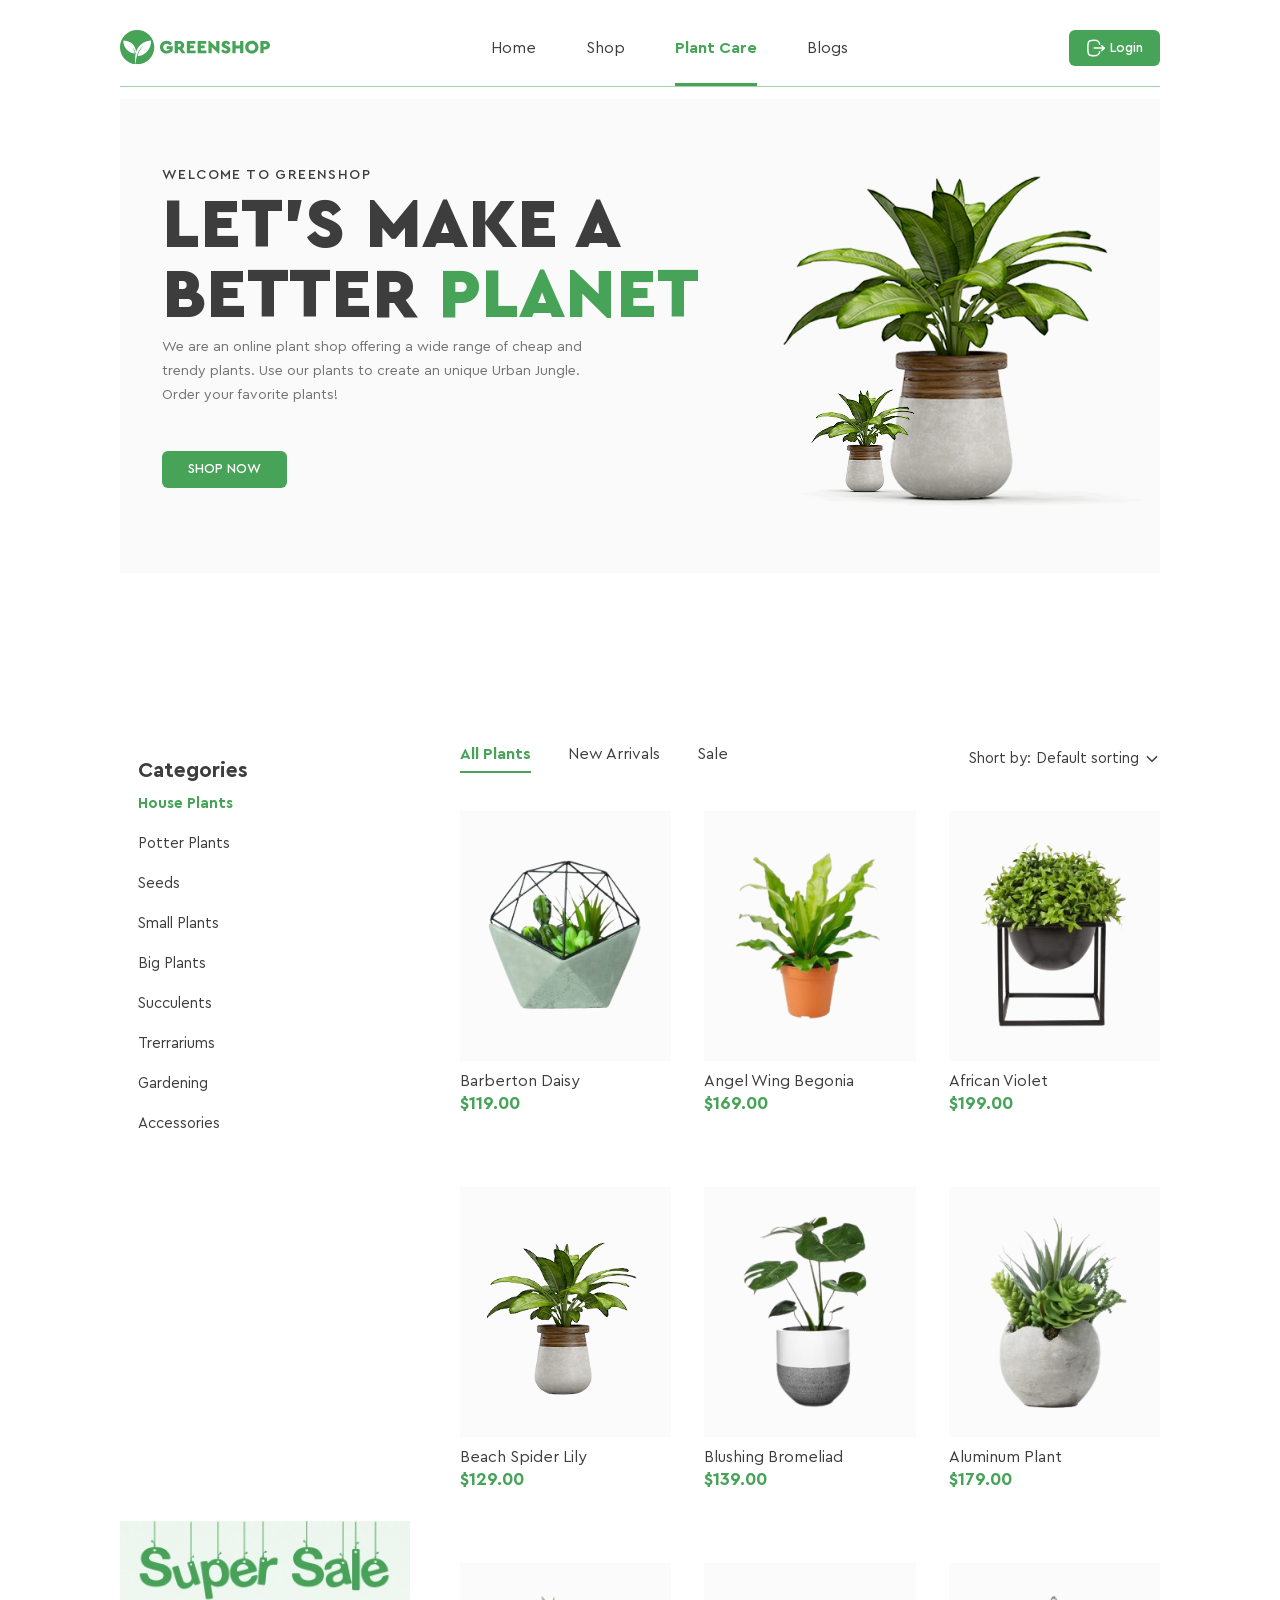
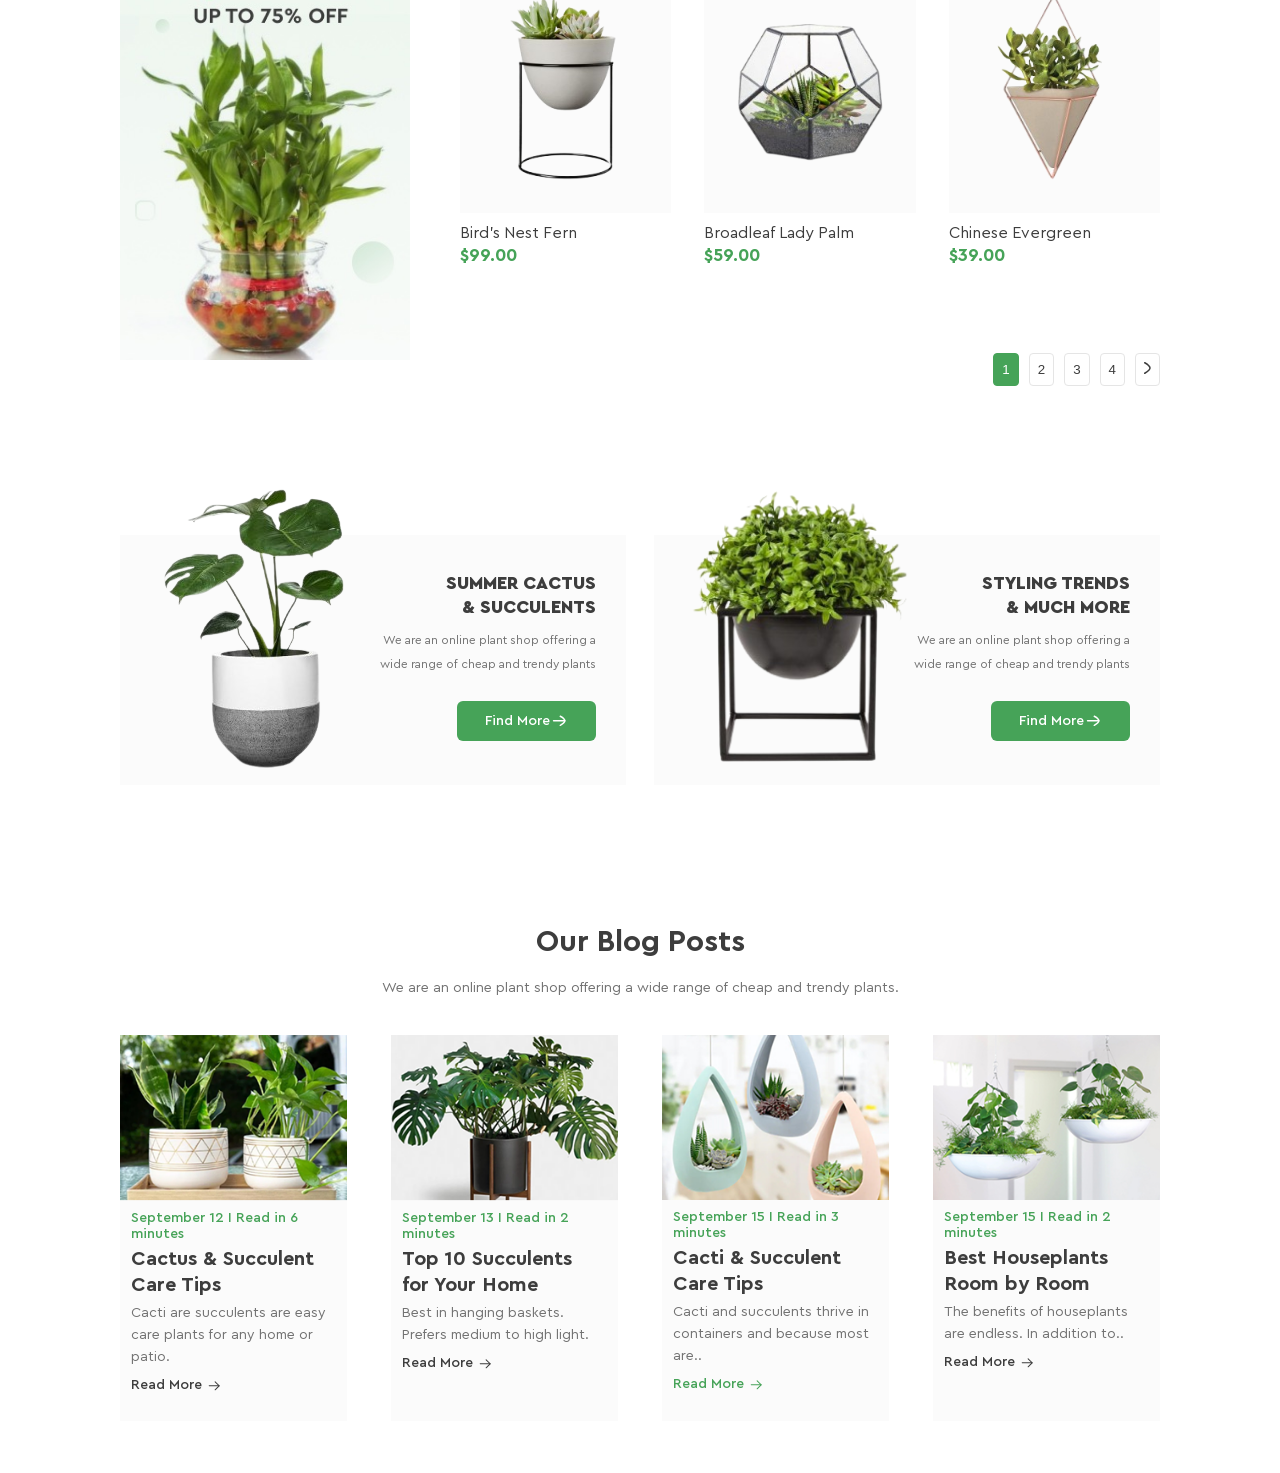
==== index.html @ 01ddeb29 "Menu" ====
<!DOCTYPE html>
<html lang="en">
<head>
    <meta charset="UTF-8">
    <meta name="viewport" content="width=device-width, initial-scale=1.0">
    <title>Document</title>
    <link rel="stylesheet" href="./css/reset.css">
    <link rel="stylesheet" href="./css/styles.css">
</head>
<body>
    <div class="container">
         <header class="header">
            <svg xmlns="http://www.w3.org/2000/svg" width="150" height="35" viewBox="0 0 150 35" fill="none">
                <g clip-path="url(#clip0_1_1069)">
                    <path d="M17.15 0C7.67748 0 0 7.67746 0 17.15C0 26.0201 6.73548 33.3175 15.3711 34.207C14.8496 29.9134 15.0436 26.4001 15.7067 23.5135C15.3347 21.7225 14.4898 19.0703 12.5734 17.1864C12.5734 17.1864 13.8348 19.0784 14.5181 21.6214C14.5181 21.6255 14.5221 21.6295 14.5221 21.6335C14.5949 21.9044 14.6596 22.1793 14.7162 22.4623C14.7283 22.527 14.7404 22.5917 14.7526 22.6604C14.8051 22.9515 14.8536 23.2426 14.886 23.5418C5.19513 22.3532 3.12921 13.6569 3.35561 10.3781C13.665 10.9482 15.7754 17.8292 16.0827 22.0985C19.4585 11.0412 30.1843 10.4024 31.0697 10.3781C31.4538 18.8763 25.1509 25.5026 17.6149 26.0807C17.6635 25.8503 17.7201 25.6198 17.7767 25.3934C17.7928 25.3247 17.813 25.26 17.8333 25.1913C17.8777 25.0296 17.9222 24.8679 17.9748 24.7061C17.995 24.6374 18.0192 24.5646 18.0394 24.4959C18.096 24.318 18.1567 24.1442 18.2173 23.9663C18.2335 23.9259 18.2456 23.8854 18.2618 23.845C18.3386 23.6348 18.4195 23.4326 18.5003 23.2305C18.5084 23.2143 18.5125 23.1941 18.5205 23.1779C18.5205 23.1779 18.5205 23.1779 18.5246 23.1779C20.4571 18.5043 24.0229 15.4439 24.0229 15.4439C17.0247 19.4868 15.8441 29.9983 15.6582 34.2231C16.1514 34.2676 16.6446 34.2999 17.15 34.2999C26.6225 34.2999 34.3 26.6225 34.3 17.15C34.3 7.67746 26.6225 0 17.15 0Z" fill="#46A358"/>
                    <path d="M46.7037 10.7454C48.9718 10.7454 50.8235 11.7197 52.0242 13.4986L49.7764 15.4109C48.9718 14.287 47.9975 13.7048 46.6471 13.7048C44.5691 13.7048 43.2753 15.0713 43.2753 17.1534C43.2753 19.2719 44.6418 20.695 46.8372 20.695C48.0177 20.695 48.9556 20.2826 49.554 19.5912V19.0091H46.6673V16.2356H52.7762V20.133C52.194 21.1639 51.3693 21.9887 50.3019 22.6234C49.2346 23.242 48.0339 23.5614 46.7037 23.5614C42.9923 23.618 39.9237 20.7313 39.9763 17.1534C39.9197 13.5956 42.9923 10.6888 46.7037 10.7454Z" fill="#46A358"/>
                    <path d="M61.9576 23.3316L59.168 19.4908H57.8379V23.3316H54.6157V10.9684H59.4672C62.2204 10.9684 64.2459 12.6543 64.2459 15.2215C64.2459 16.7376 63.5141 17.995 62.2972 18.7429L65.5558 23.3316H61.9576ZM57.8338 16.681H59.4833C60.3809 16.681 60.963 16.0988 60.963 15.2215C60.963 14.3442 60.3809 13.7782 59.4833 13.7782H57.8338V16.681Z" fill="#46A358"/>
                    <path d="M66.8333 10.9684H75.4124V13.8712H70.0555V15.5773H73.876V18.2739H70.0555V20.4288H75.6388V23.3316H66.8333V10.9684Z" fill="#46A358"/>
                    <path d="M77.6441 10.9684H86.2231V13.8712H80.8663V15.5773H84.6868V18.2739H80.8663V20.4288H86.4495V23.3316H77.6441V10.9684Z" fill="#46A358"/>
                    <path d="M99.4192 10.9683V23.5579H98.3882L91.681 17.057V23.3315H88.4588V10.7419H89.4897L96.197 17.1499V10.9683H99.4192Z" fill="#46A358"/>
                    <path d="M103.264 19.135C103.996 20.1094 104.764 20.7279 106.017 20.7279C106.862 20.7279 107.291 20.4288 107.291 19.8264C107.291 19.2846 107.008 19.1148 106.033 18.6822L104.76 18.1203C102.718 17.2187 101.631 16.0584 101.631 14.3927C101.631 12.2014 103.43 10.7379 105.957 10.7379C107.998 10.7379 109.442 11.7123 110.19 13.2283L108.035 14.8778C107.436 13.9803 106.874 13.5679 105.993 13.5679C105.318 13.5679 104.889 13.8307 104.889 14.3563C104.889 14.8051 105.152 15.0517 105.957 15.367L107.38 15.9654C109.535 16.867 110.545 17.9505 110.545 19.6929C110.545 22.0904 108.576 23.5539 106.009 23.5539C103.782 23.5539 101.982 22.4866 101.081 20.7805L103.264 19.135Z" fill="#46A358"/>
                    <path d="M112.393 10.9684H115.615V15.4843H120.131V10.9684H123.353V23.3316H120.131V18.3871H115.615V23.3316H112.393V10.9684Z" fill="#46A358"/>
                    <path d="M131.843 10.7419C135.441 10.6651 138.607 13.6084 138.53 17.1499C138.603 20.7279 135.441 23.6145 131.843 23.5579C128.229 23.6145 125.116 20.7279 125.193 17.1499C125.116 13.6084 128.229 10.6692 131.843 10.7419ZM131.859 13.7014C129.874 13.7014 128.488 15.1083 128.488 17.1499C128.488 18.1809 128.807 19.0218 129.426 19.6606C130.044 20.2791 130.869 20.5985 131.859 20.5985C133.772 20.5985 135.231 19.2118 135.231 17.1499C135.235 15.1083 133.772 13.7014 131.859 13.7014Z" fill="#46A358"/>
                    <path d="M140.374 10.9684H145.226C147.979 10.9684 150.004 12.6543 150.004 15.2215C150.004 17.7524 147.926 19.4908 145.226 19.4908H143.596V23.3316H140.374V10.9684ZM145.242 16.681C146.139 16.681 146.721 16.0988 146.721 15.2215C146.721 14.3442 146.139 13.7782 145.242 13.7782H143.592V16.681H145.242Z" fill="#46A358"/>
                </g>
                <defs>
                    <clipPath id="clip0_1_1069">
                    <rect width="150" height="34.2999" fill="white"/>
                    </clipPath>
                </defs>
            </svg>
                <div class="menu"> 
                <ul class="menu-list">
                    <li><a href="#">Home</a></li>
                    <li><a href="#">Shop</a></li>
                    <li class="dropdown">
                        <a href="#" class="active">Plant Care</a>
                        <ul class="dropdown-menu">
                            <li><a href="#">Drainage</a></li>
                            <li><a href="#">Fungicides</a></li>
                            <li><a href="#">Fertilizer</a></li>   
                            <li class="next-dropdown">
                                <a href="#">
                                    Priming     
                                    <svg class="arrow-icon arrow-default" xmlns="http://www.w3.org/2000/svg" width="6" height="10" viewBox="0 0 6 10" fill="none">
                                        <path d="M0.175481 0.945805C-0.0577829 0.730097 -0.0585955 0.379612 0.173666 0.162973C0.384812 -0.0339699 0.715893 -0.0524979 0.949599 0.107825L1.01657 0.161288L5.82452 4.60737C6.03721 4.80406 6.05656 5.11265 5.88256 5.32969L5.82455 5.39186L1.01661 9.83868C0.783363 10.0544 0.405981 10.0537 0.1737 9.83706C-0.0374635 9.64013 -0.0560146 9.33257 0.117598 9.1162L0.175446 9.05423L4.55905 4.99941L0.175481 0.945805Z" fill="#3D3D3D"/>
                                    </svg>
                                    <svg class="arrow-icon arrow-hover" xmlns="http://www.w3.org/2000/svg" width="16" height="10" viewBox="0 0 16 10" fill="none">
                                        <path d="M5.82452 9.0542C6.05778 9.2699 6.0586 9.62039 5.82633 9.83703C5.61519 10.034 5.28411 10.0525 5.0504 9.89217L4.98343 9.83871L0.17548 5.39263C-0.0372109 5.19594 -0.0565596 4.88735 0.117444 4.67031L0.175446 4.60814L4.98339 0.16132C5.21664 -0.0544048 5.59402 -0.0536792 5.8263 0.162941C6.03746 0.359869 6.05601 0.667429 5.8824 0.883799L5.82455 0.945772L1.44095 5.00059L5.82452 9.0542Z" fill="white"/>
                                    </svg>
                                </a>
                                <ul class="next-menu">
                                    <li><a href="#">Universal</a></li>
                                    <li><a href="#">For Ficus</a></li>
                                    <li><a href="#">For Cacti</a></li>
                                    <li><a href="#">For Citrus</a></li>
                                    <li><a href="#">For those in bloom</a></li>
                                    <li><a href="#">For Orchids</a></li>
                                </ul>
                            </li>
                        </ul>
                    </li>
                    <li><a href="#">Blogs</a></li>
                </ul>
            </div>
            <button class="headerBtn">
                <svg xmlns="http://www.w3.org/2000/svg" width="20" height="20" viewBox="0 0 20 20" fill="none">
                    <path d="M18.1592 10.1006H8.125" stroke="white" stroke-width="1.5" stroke-linecap="round" stroke-linejoin="round"/>
                    <path d="M15.7202 7.67059L18.1602 10.1006L15.7202 12.5306" stroke="white" stroke-width="1.5" stroke-linecap="round" stroke-linejoin="round"/>
                    <path d="M13.6332 6.35826C13.3582 3.37493 12.2415 2.2916 7.79985 2.2916C1.88234 2.2916 1.88234 4.2166 1.88234 9.99993C1.88234 15.7833 1.88234 17.7083 7.79985 17.7083C12.2415 17.7083 13.3582 16.6249 13.6332 13.6416" stroke="white" stroke-width="1.5" stroke-linecap="round" stroke-linejoin="round"/>
                </svg>
                Login
            </button>
        </header>
        <main class="main">
        <section class="hero">
        <div class="hero-content">
            <p class="hero-subtitle">Welcome to GreenShop</p>
            <h1 class="hero-title"> Let’s Make a Better <span>Planet</span></h1>
            <p class="hero-description">
                We are an online plant shop offering a wide range of cheap and trendy plants. Use our plants to create an unique Urban Jungle. Order your favorite plants!
            </p>
            <button class="hero-btn">SHOP NOW</button>
        </div>
        <div class="hero-image">
            <div class="hero-image-wrapper">
                <img src="./images/plant1.png" alt="Big Plant" class="main-plant">
                <img src="./images/plant2.png" alt="Small Plant" class="decor-plant">
            </div>
        </div>
        </section>
        <section class="shop-container">  
            <aside class="sidebar">
                <div class="categories">
                    <h3 class="sidebar-title">Categories</h3>
                    <ul class="category-list">
                        <li class="category-item active">House Plants</li>
                        <li class="category-item">Potter Plants</li>
                        <li class="category-item">Seeds</li>
                        <li class="category-item">Small Plants</li>
                        <li class="category-item">Big Plants</li>
                        <li class="category-item">Succulents</li>
                        <li class="category-item">Trerrariums</li>
                        <li class="category-item">Gardening</li>
                        <li class="category-item">Accessories</li>
                    </ul>

                </div>
                <img src="./images/big plant.png" alt="Plant" class="banner-img">

            </aside>
            <div class="product-catalog">   
                <div class="catalog-header">
                    <div class="tabs">
                        <span class="active">All Plants</span>
                        <span>New Arrivals</span>
                        <span>Sale</span>
                    </div>
                    <div class="sort">
                        Short by: 
                        <div class="sort-select">
                            Default sorting
                            <svg xmlns="http://www.w3.org/2000/svg" width="16" height="16" viewBox="0 0 16 16" fill="none">
                                <path d="M12.6667 5.66669L8.00004 10.3334L3.33337 5.66669" stroke="#3D3D3D" stroke-width="1.5" stroke-linecap="round" stroke-linejoin="round"/>
                            </svg>
                        </div>
                    </div>
                </div>
                <div class="product-grid">
                    <div class="product-card">
                        <div class="product-image"><img src="./images/1 (3).png" alt="Plant"></div>
                        <p class="product-title">Barberton Daisy</p>
                        <p class="product-price">$119.00</p>
                    </div>
                    <div class="product-card">
                        <div class="product-image"><img src="./images/2 (3).png" alt="Plant"></div>
                        <p class="product-title">Angel Wing Begonia</p>
                        <p class="product-price">$169.00</p>
                    </div>
                    <div class="product-card">
                        <div class="product-image"><img src="./images/3 (3).png" alt="Plant"></div>
                        <p class="product-title">African Violet</p>
                        <p class="product-price">$199.00</p>
                    </div>
                    <div class="product-card">
                        <div class="product-image"><img src="./images/4 (3).png" alt="Plant"></div>
                        <p class="product-title">Beach Spider Lily</p>
                        <p class="product-price">$129.00</p>
                    </div>
                    <div class="product-card">
                        <div class="product-image"><img src="./images/5 (3).png" alt="Plant"></div>
                        <p class="product-title">Blushing Bromeliad</p>
                        <p class="product-price">$139.00</p>
                    </div>
                    <div class="product-card">
                        <div class="product-image"><img src="./images/6 (3).png" alt="Plant"></div>
                        <p class="product-title">Aluminum Plant</p>
                        <p class="product-price">$179.00</p>
                    </div>
                    <div class="product-card">
                        <div class="product-image"><img src="./images/7 (3).png" alt="Plant"></div>
                        <p class="product-title">Bird's Nest Fern</p>
                        <p class="product-price">$99.00</p>
                    </div>
                    <div class="product-card">
                        <div class="product-image"><img src="./images/8 (3).png" alt="Plant"></div>
                        <p class="product-title">Broadleaf Lady Palm</p>
                        <p class="product-price">$59.00</p>
                    </div>
                    <div class="product-card">
                        <div class="product-image"><img src="./images/9 (3).png" alt="Plant"></div>
                        <p class="product-title">Chinese Evergreen</p>
                        <p class="product-price">$39.00</p>
                    </div>
                </div>
                <ul class="pagination">
            <li class="page-item active">
                <button type="button" class="page-link">1</button>
            </li>
            <li class="page-item">
                <button type="button" class="page-link">2</button>
            </li>
            <li class="page-item">
                <button type="button" class="page-link">3</button>
            </li>
            <li class="page-item">
                <button type="button" class="page-link">4</button>
            </li>
            <li class="page-item next">
            <button type="button" class="page-link" aria-label="Next page">
                <svg xmlns="http://www.w3.org/2000/svg" width="7" height="12" viewBox="0 0 7 12" fill="none">
                <path d="M0.750122 0.750122C0.750122 0.750122 6.00012 3.85812 6.00012 6.00012C6.00012 8.14137 0.750122 11.2501 0.750122 11.2501" stroke="#3D3D3D" stroke-width="1.5" stroke-linecap="round" stroke-linejoin="round"/>
                </svg></li>
                </ul> 
            </div>
        </section>
        
        <section class="promo-banners">
            <div class="promo-card">
                    <img src="./images/plant-left.png" alt="Plant left">
                    <div class="promo-content">
                    <h3 class="promo-title">Summer cactus <br> & succulents</h3>
                    <p class="promo-text">We are an online plant shop offering a wide range of cheap and trendy plants</p>
                    <a href="#" class="promo-btn">Find More<svg xmlns="http://www.w3.org/2000/svg" width="18" height="18" viewBox="0 0 18 18" fill="none"><path d="M14.8126 8.79428H3.56256" stroke="white" stroke-width="1.5" stroke-linecap="round" stroke-linejoin="round"/><path d="M10.2748 4.2759C10.2748 4.2759 14.8123 6.72165 14.8123 8.79315C14.8123 10.8662 10.2748 13.3127 10.2748 13.3127" stroke="white" stroke-width="1.5" stroke-linecap="round" stroke-linejoin="round"/></svg></a>
                    </div>
            </div>
            <div class="promo-card">
                    <img src="./images/plant-right.png" alt="Plant right">
                    <div class="promo-content">
                    <h3 class="promo-title">Styling Trends <br> & much more</h3>
                    <p class="promo-text">We are an online plant shop offering a wide range of cheap and trendy plants</p>
                    <a href="#" class="promo-btn">Find More<svg xmlns="http://www.w3.org/2000/svg" width="18" height="18" viewBox="0 0 18 18" fill="none"><path d="M14.8126 8.79428H3.56256" stroke="white" stroke-width="1.5" stroke-linecap="round" stroke-linejoin="round"/><path d="M10.2748 4.2759C10.2748 4.2759 14.8123 6.72165 14.8123 8.79315C14.8123 10.8662 10.2748 13.3127 10.2748 13.3127" stroke="white" stroke-width="1.5" stroke-linecap="round" stroke-linejoin="round"/></svg></a>
                    </div>
            </div>
        </section>
        <section class="blog-section">
            <div class="blog-header">
                <h2 class="blog-main-title">Our Blog Posts</h2>
                <p class="blog-subtitle">We are an online plant shop offering a wide range of cheap and trendy plants.</p>
            </div>
            <div class="blog-grid">
                <div class="blog-card">
                    <div class="blog-img-plant">
                        <img src="./images/plant01.png" alt="Cactus">
                    </div>
                    <div class="blog-content">
                        <div class="blog-meta">September 12 I Read in 6 minutes</div>
                        <h4 class="blog-post-title">Cactus & Succulent Care Tips</h4>
                        <p class="blog-post-excerpt">Cacti are succulents are easy care plants for any home or patio.</p>
                        <a href="#" class="blog-reade-more">
                            Read More
                            <svg xmlns="http://www.w3.org/2000/svg" width="16" height="16" viewBox="0 0 16 16" fill="none">
                            <path d="M2.66666 7.81714C2.66666 7.56401 2.85476 7.35481 3.09881 7.3217L3.16666 7.31714L13.1667 7.31714C13.4428 7.31714 13.6667 7.541 13.6667 7.81714C13.6667 8.07027 13.4786 8.27947 13.2345 8.31257L13.1667 8.31714H3.16666C2.89051 8.31714 2.66666 8.09328 2.66666 7.81714Z" fill="#3D3D3D"/>
                            <path d="M8.78066 4.15517C8.58498 3.96033 8.5843 3.64375 8.77914 3.44807C8.95627 3.27018 9.23401 3.25344 9.43006 3.39825L9.48624 3.44655L13.5196 7.46255C13.698 7.6402 13.7142 7.91895 13.5683 8.11499L13.5196 8.17114L9.48627 12.1878C9.29061 12.3827 8.97403 12.382 8.77917 12.1863C8.60203 12.0085 8.58646 11.7307 8.7321 11.5352L8.78063 11.4792L12.458 7.81666L8.78066 4.15517Z" fill="#3D3D3D"/>
                            </svg>
                        </a>
                    </div>
                </div>
                <div class="blog-card">
                    <div class="blog-img-plant">
                        <img src="./images/plant02.png" alt="Plant For Home">
                    </div>
                    <div class="blog-content">
                        <div class="blog-meta">September 13 I Read in 2 minutes</div>
                        <h4 class="blog-post-title">Top 10 Succulents for Your Home</h4>
                        <p class="blog-post-excerpt">Best in hanging baskets. Prefers medium to high light.</p>
                        <a href="#" class="blog-reade-more">
                            Read More
                            <svg xmlns="http://www.w3.org/2000/svg" width="16" height="16" viewBox="0 0 16 16" fill="none">
                            <path d="M2.66666 7.81714C2.66666 7.56401 2.85476 7.35481 3.09881 7.3217L3.16666 7.31714L13.1667 7.31714C13.4428 7.31714 13.6667 7.541 13.6667 7.81714C13.6667 8.07027 13.4786 8.27947 13.2345 8.31257L13.1667 8.31714H3.16666C2.89051 8.31714 2.66666 8.09328 2.66666 7.81714Z" fill="#3D3D3D"/>
                            <path d="M8.78066 4.15517C8.58498 3.96033 8.5843 3.64375 8.77914 3.44807C8.95627 3.27018 9.23401 3.25344 9.43006 3.39825L9.48624 3.44655L13.5196 7.46255C13.698 7.6402 13.7142 7.91895 13.5683 8.11499L13.5196 8.17114L9.48627 12.1878C9.29061 12.3827 8.97403 12.382 8.77917 12.1863C8.60203 12.0085 8.58646 11.7307 8.7321 11.5352L8.78063 11.4792L12.458 7.81666L8.78066 4.15517Z" fill="#3D3D3D"/>
                            </svg>
                        </a>
                    </div>
                </div>
                <div class="blog-card">
                    <div class="blog-img-plant">
                        <img src="./images/plant03.png" alt="Cacti">
                    </div>
                    <div class="blog-content">
                        <div class="blog-meta">September 15 I Read in 3 minutes</div>
                        <h4 class="blog-post-title">Cacti & Succulent Care Tips</h4>
                        <p class="blog-post-excerpt">Cacti and succulents thrive in containers and because most are..</p>
                        <a href="#" class="blog-reade-more active">
                            Read More
                            <svg xmlns="http://www.w3.org/2000/svg" width="16" height="16" viewBox="0 0 16 16" fill="none">
                            <path d="M2.66666 7.81714C2.66666 7.56401 2.85476 7.35481 3.09881 7.3217L3.16666 7.31714L13.1667 7.31714C13.4428 7.31714 13.6667 7.541 13.6667 7.81714C13.6667 8.07027 13.4786 8.27947 13.2345 8.31257L13.1667 8.31714H3.16666C2.89051 8.31714 2.66666 8.09328 2.66666 7.81714Z" fill="#3D3D3D"/>
                            <path d="M8.78066 4.15517C8.58498 3.96033 8.5843 3.64375 8.77914 3.44807C8.95627 3.27018 9.23401 3.25344 9.43006 3.39825L9.48624 3.44655L13.5196 7.46255C13.698 7.6402 13.7142 7.91895 13.5683 8.11499L13.5196 8.17114L9.48627 12.1878C9.29061 12.3827 8.97403 12.382 8.77917 12.1863C8.60203 12.0085 8.58646 11.7307 8.7321 11.5352L8.78063 11.4792L12.458 7.81666L8.78066 4.15517Z" fill="#3D3D3D"/>
                            </svg>
                        </a>
                    </div>
                </div>
                <div class="blog-card">
                    <div class="blog-img-plant">
                        <img src="./images/plant04.png" alt="Best Houseplants">
                    </div>
                    <div class="blog-content">
                        <div class="blog-meta">September 15 I Read in 2 minutes</div>
                        <h4 class="blog-post-title">Best Houseplants Room by Room</h4>
                        <p class="blog-post-excerpt">The benefits of houseplants are endless. In addition to..</p>
                        <a href="#" class="blog-reade-more">
                            Read More
                            <svg xmlns="http://www.w3.org/2000/svg" width="16" height="16" viewBox="0 0 16 16" fill="none">
                            <path d="M2.66666 7.81714C2.66666 7.56401 2.85476 7.35481 3.09881 7.3217L3.16666 7.31714L13.1667 7.31714C13.4428 7.31714 13.6667 7.541 13.6667 7.81714C13.6667 8.07027 13.4786 8.27947 13.2345 8.31257L13.1667 8.31714H3.16666C2.89051 8.31714 2.66666 8.09328 2.66666 7.81714Z" fill="#3D3D3D"/>
                            <path d="M8.78066 4.15517C8.58498 3.96033 8.5843 3.64375 8.77914 3.44807C8.95627 3.27018 9.23401 3.25344 9.43006 3.39825L9.48624 3.44655L13.5196 7.46255C13.698 7.6402 13.7142 7.91895 13.5683 8.11499L13.5196 8.17114L9.48627 12.1878C9.29061 12.3827 8.97403 12.382 8.77917 12.1863C8.60203 12.0085 8.58646 11.7307 8.7321 11.5352L8.78063 11.4792L12.458 7.81666L8.78066 4.15517Z" fill="#3D3D3D"/>
                            </svg>
                        </a>
                    </div>
                </div>
            </div>
        </section>
        </main>
    </div>
</body>
</html>
---- css/styles.css ----
@font-face {
    font-family: "CeraPro Regular";
    src: url('../fonts/CeraPro-Regular.ttf'), url('../fonts/CeraPro-Regular.eot');
}

@font-face {
    font-family: "CeraPro Medium";
    src: url('../fonts/CeraPro-Medium.ttf'), url('../fonts/CeraPro-Medium.eot');
}

@font-face {
    font-family: "CeraPro Bold";
    src: url('../fonts/CeraPro-Bold.ttf'), url('../fonts/CeraPro-Bold.eot');
}

@font-face {
    font-family: "CeraPro Black";
    src: url('../fonts/CeraPro-Black.ttf'), url('../fonts/CeraPro-Black.eot');
}

@font-face {
    font-family: "Hanged Letters";
    src: url('../fonts/Hanged\ Letters.ttf');
}


.container{
    width: 100%;
    margin: 0 auto;
    padding: 30px 120px 52px;
    box-sizing: border-box;
}

.header{
    display: flex;
    justify-content:space-between;
    align-items: start;
    border-bottom: 1px solid rgba(70, 163, 88, 0.50);
    margin-bottom: 12px;
}

.menu {
    display: flex;
    align-items: center;
}

.menu-list {
    display: flex;
    gap: 50px;
    list-style: none;
    /* margin: 0;
    padding: 0; */
}

.menu-list > li {
    position: relative;
}

.menu-list > li > a {
    text-decoration: none;
    color: #3D3D3D;
    font-family: "CeraPro Regular", sans-serif;
    font-size: 16px;
    display: inline-block;
    border-bottom: 3px solid transparent;
    padding: 8px 0 25px;
    transition: all 0.2s ease;
}


.menu-list > li > a.active,
.menu-list > li > a:hover,
.menu-list > li.dropdown:hover > a {
    color: #46A358;
    border-bottom: 3px solid #46A358;
    font-family: "CeraPro Bold", sans-serif;
}

.dropdown {
    position: relative;
}

.dropdown-menu {
    display: none;
    position: absolute;
    top: 54px;
    left: 50%;
    transform: translateX(-50%);
    background-color: #eaf0e8;
    list-style: none;
    margin: 0;
    min-width: 188px;
    box-shadow: 0px 4px 10px rgba(0, 0, 0, 0.05);
    z-index: 100;
}

.dropdown:hover .dropdown-menu {
    display: block;
}

.dropdown-menu a {
    font-size: 14px;
    color: #3D3D3D;
    font-family: "CeraPro Regular", sans-serif;
    display: block;
    border-bottom: none;
    white-space: nowrap;
    padding: 8px 14px;
    transition: all 0.2s ease;
    position: relative;
}


.dropdown-menu > li:hover > a {
    color: #FFFFFF;
    background-color: #46A358;
}

.dropdown-menu > li:hover > a,
.next-menu > li:hover > a,
.next-dropdown:hover > a {
    color: #FFFFFF;
    background-color: #46A358;
    font-family: "CeraPro Bold", sans-serif;
}
.next-dropdown {
    position: relative;
}

.dropdown-menu .next-dropdown > a {
    display: flex;
    justify-content: space-between;
    align-items: center;
    position: relative;
}

.next-dropdown .arrow-icon {
    position: static;
    transform: none;
}

.next-menu {
    display: none;
    position:absolute;
    top: -101px; 
    left: calc(100% + 2px);
    background-color: #eaf0e8;
    list-style: none;
    margin: 0;
    min-width: 178px;
    box-shadow: 4px 4px 10px rgba(0, 0, 0, 0.05);
    z-index: 100;
}

.next-dropdown-menu a {
    padding: 8px 14px;
    font-size: 14px;
    color: #3D3D3D;
    font-family: "CeraPro Regular", sans-serif;
}

.next-menu > li:hover > a {
    color: #FFFFFF;
    background-color: #46A358;
}

.next-dropdown:hover .next-menu {
    display: block;
}

.next-dropdown:hover > a {
    color: #FFFFFF;
    background-color: #46A358;
}

.next-dropdown .arrow-default { display: block; }
.next-dropdown .arrow-hover   { display: none; }

.next-dropdown:hover .arrow-default { display: none; }
.next-dropdown:hover .arrow-hover   { display: block; }


.headerBtn{
    font-family: "CeraPro Medium", sans-serif;
    border-radius: 6px;
    background: #46A358;
    color: #fff;
    display: flex;
    align-items: center;
    gap: 4px;
    padding: 8px 17px;
}

.hero{
    background-color: rgba(245, 245, 245, 0.5);
    display: grid;
    grid-template-columns: 1.5fr 1fr;
    align-items: center; 
}

.hero-content {
    padding: 68px 42px 85px;
    display: flex;
    flex-direction: column;
}


.hero-subtitle{
    color: #3D3D3D;
    font-family: "CeraPro Medium", sans-serif;
    font-size: 14px;
    letter-spacing: 1.4px;
    text-transform: uppercase;
    line-height: 16px;
    margin-bottom: 7px;

}

.hero-title{
    color: #3D3D3D;
    font-family: "CeraPro Black", sans-serif;
    font-size: 70px;
    line-height: 70px;
    font-style: normal;
    text-transform: uppercase;
    margin-bottom: 5px;
}

.hero-title span{
    color: #46A358;
}

.hero-description{
    color: #727272;
    font-family: "CeraPro Regular", sans-serif;
    width: 80%;
    font-size: 14px;
    font-style: normal;
    line-height: 24px;
    margin-bottom: 44px;
}

.hero-btn{
    font-family: "CeraPro Medium", sans-serif;
    border-radius: 6px;
    background: #46A358;
    color: #fff;
    align-items: center;
    padding: 10px 26px;
    display: inline-flex;
    width: fit-content;
}

.hero-image {
    display: flex;
    justify-content: flex-end;
    flex-grow: 1;
}

.hero-image-wrapper {
    position: relative; 
    display: flex;
}

.main-plant {
    align-self: stretch;
    flex-grow: 1;
    object-fit: contain;
    max-width: 100%;
}

.decor-plant {
    position: absolute;
    left: 55px;
    bottom: 17px;
}

.shop-container{
    display: flex;
    justify-content: space-between;
    align-items: stretch;
    width: 100%;
    box-sizing: border-box;
    gap: 50px;
    margin-top: 171px;
    
}

.categories{
    color: #3D3D3D;
    font-family: "CeraPro Bold", sans-serif;
    font-size: 18px;
    font-style: normal;
    margin: 14px 18px 377px 18px;
    display: flex;
    flex-direction: column;
    box-sizing: border-box;
}

.category-list {
    list-style: none;
    margin: 0;
    padding: 0;
}

.category-item {
    color: #3D3D3D;
    font-family: "CeraPro Regular", sans-serif;
    font-size: 15px;
    font-style: normal;
    line-height: 40px;
}

.category-item.active {
    color: #46A358;
    font-family: "CeraPro Bold", sans-serif;
    border-bottom: none;
}
.sidebar{
    width: 100%;
    max-width: 310px;
    box-sizing: border-box;
}


.banner-img{
    display: block;
    object-fit: contain;
    width: 100%;
}

.product-catalog{
    display: flex;
    flex-direction: column;
}


.catalog-header{
    display: flex;
    background: #FFF;
    justify-content: space-between;
    align-items: center;
    margin-bottom: 38px;
}

.tabs{
    display: flex;
    color: #3D3D3D;
    font-family: "CeraPro Regular", sans-serif;
    gap: 37px;
    align-items: center;
}

.tabs span {
    display: inline-block;
    white-space: nowrap;
    cursor: pointer;
    padding-bottom: 7px;
    border-bottom: 2px solid transparent;
    transition: 0.3s;
    white-space: nowrap;
}

.tabs span.active{
    font-family: "CeraPro Bold", sans-serif;
    color: #46A358;
    border-bottom: 2px solid #46A358;
}

.sort {
    display: flex;
    gap: 5px;
    white-space: nowrap;
    font-family: "CeraPro Regular", sans-serif;
    font-size: 15px;
    color: #3D3D3D;
}

.sort-select{
    gap: 5px;
    display: flex;
    align-items: center;
}

.product-grid{
    display: flex;
    flex-wrap:wrap;
    align-items: flex-start;
    justify-content: flex-start;
    gap: 76px 33px;
    margin-bottom: 90px;   
}

.product-card {
    display: flex;
    flex-direction: column;
    align-items: flex-start;
    justify-content: flex-start;
    box-sizing: border-box;
    width: calc((100% - (33px * 2)) / 3);
       
}



.product-image{
    background-color: #FBFBFB;
    display: flex;
    justify-content: center;
    align-items: center;
    box-sizing: border-box;
    margin-bottom: 12px;
}

.product-card .product-image img {
    padding: 25px 4px;
    box-sizing: border-box;
    object-fit: contain;
    width: 250px;
    height: 250px;

}


.product-title{
    color: #3D3D3D;
    font-family: "CeraPro Regular", sans-serif;
    font-size: 16px;
    font-style: normal;
    line-height: 16px;
}

.product-price{
    color: #46A358;
    font-family: "CeraPro Bold", sans-serif;
    font-size: 18px;
    font-style: normal;
    line-height: 16px;
    padding-top: 6px;
    margin-top: auto;
}

.pagination{
    display: flex;
    align-items: center;
    justify-content: flex-end;
    gap: 10px;
    margin-bottom: 80px;
    box-sizing: border-box;
}

.page-item {
    display: flex;
    align-items: center;
    justify-content: center;
    color: #3D3D3D;
    font-family: "CeraPro Light", sans-serif;
    border-radius: 4px;
    border: 1px solid #E5E5E5;
    box-sizing: border-box;
    padding: 8px;
}

.page-item:hover {
    border-color: #46A358;
    color: #46A358;
}

.page-item.active {
    background-color: #46A358;
    border-color: #46A358;
    color: #FFFFFF;
    font-family: "CeraPro Bold", sans-serif;
}

.promo-banners {
    display: flex;
    justify-content: space-between;
    margin-top: 69px;
    gap: 28px;
    box-sizing: border-box;
}


.promo-content {
    margin: 37px 30px 46px;
    display: flex;
    flex-direction: column;
    align-items: flex-end;
    position: relative;
    text-align: right;
    z-index: 2;
}

.promo-card {
    flex: 1;
    min-width: 280px;
    height: 250px;         
    background: #FBFBFB;
    position: relative;
    display: flex;
    align-items: center;
    overflow: visible;    
    box-sizing: border-box;
}

.promo-card img {
    position: absolute;
    left: 0;
    top: -52px;
    height: 292px;
    width: auto; 
    object-fit: contain;
    z-index: 1;
}

.promo-title {
    color: #3D3D3D;
    font-family: "CeraPro Black", sans-serif;
    font-size: 18px;
    font-style: normal;
    line-height: 24px;
    text-transform: uppercase;
    padding-bottom: 9px;
}

.promo-text {
    color: #727272;
    font-family: "CeraPro Regular", sans-serif;
    font-size: 12px;
    font-style: normal;
    line-height: 24px;
    padding-left: 220px;
}

.promo-btn {
    border-radius: 6px;
    background: #46A358;
    padding: 10px 28px;
    color: #FFF;
    font-family: "CeraPro Medium", sans-serif;
    font-size: 14px;
    font-style: normal;
    line-height: 20px;
    gap: 5px;
    margin-top: 25px;
}

.promo-banners .promo-btn svg {
    vertical-align: middle;
    display: inline-block;
}

.blog-header {
    display: flex;
    flex-direction: column;
    align-items: center;
    text-align: center;
    box-sizing: border-box;
    margin-bottom: 35px;
    margin-top: 138px;
    height: auto;
}

.blog-main-title {
    color: #3D3D3D;
    font-family: "CeraPro Bold", sans-serif;
    font-size: 30px;
    font-style: normal;
    margin-bottom: 15px;
}

.blog-subtitle {
    color: #727272;
    font-family: "CeraPro Regular", sans-serif;
    font-size: 14px;
    font-style: normal;
    line-height: 24px;
}

.blog-grid  {
    display: flex;
    justify-content: space-between;
    box-sizing: border-box;
    gap: 44px;
}

.blog-card {
    display: flex;
    flex-direction: column;
    flex: 1;
    box-sizing: border-box;
    background: #FBFBFB;
}

.blog-img-plant {
    display: flex;
    justify-content: center;
    align-items: center;
}

.blog-img-plant img {
    max-width: 100%;
    object-fit: cover;
}

.blog-content {
    padding: 9px 11px 15px;
    display: flex;
    flex-direction: column;
    text-align: left;
}

.blog-meta {
    color: #46A358;
    font-family: "CeraPro Medium", sans-serif;
    font-size: 14px;
    font-style: normal;
    line-height: 16px;
    margin-bottom: 4px;
}

.blog-post-title {
    color: #3D3D3D;
    font-family: "CeraPro Bold", sans-serif;
    font-size: 20px;
    font-style: normal;
    line-height: 26px;
    margin-bottom: 4px;
    width: 90%;
}

.blog-post-excerpt {
    color: #727272;
    font-family: "CeraPro Regular", sans-serif;
    font-size: 14px;
    font-style: normal;
    line-height: 22px;
    margin-bottom: 9px;
}

.blog-reade-more {
    color: #3D3D3D;
    font-family: "CeraPro Medium", sans-serif;
    font-size: 14px;
    font-style: normal;
    line-height: 16px;
    padding-bottom: 12px;
}

.blog-reade-more.active{
    color: #46A358;
}

.blog-reade-more svg {
    vertical-align: middle;
    display: inline-block;
}

.blog-reade-more svg path {
    fill: currentColor;
}
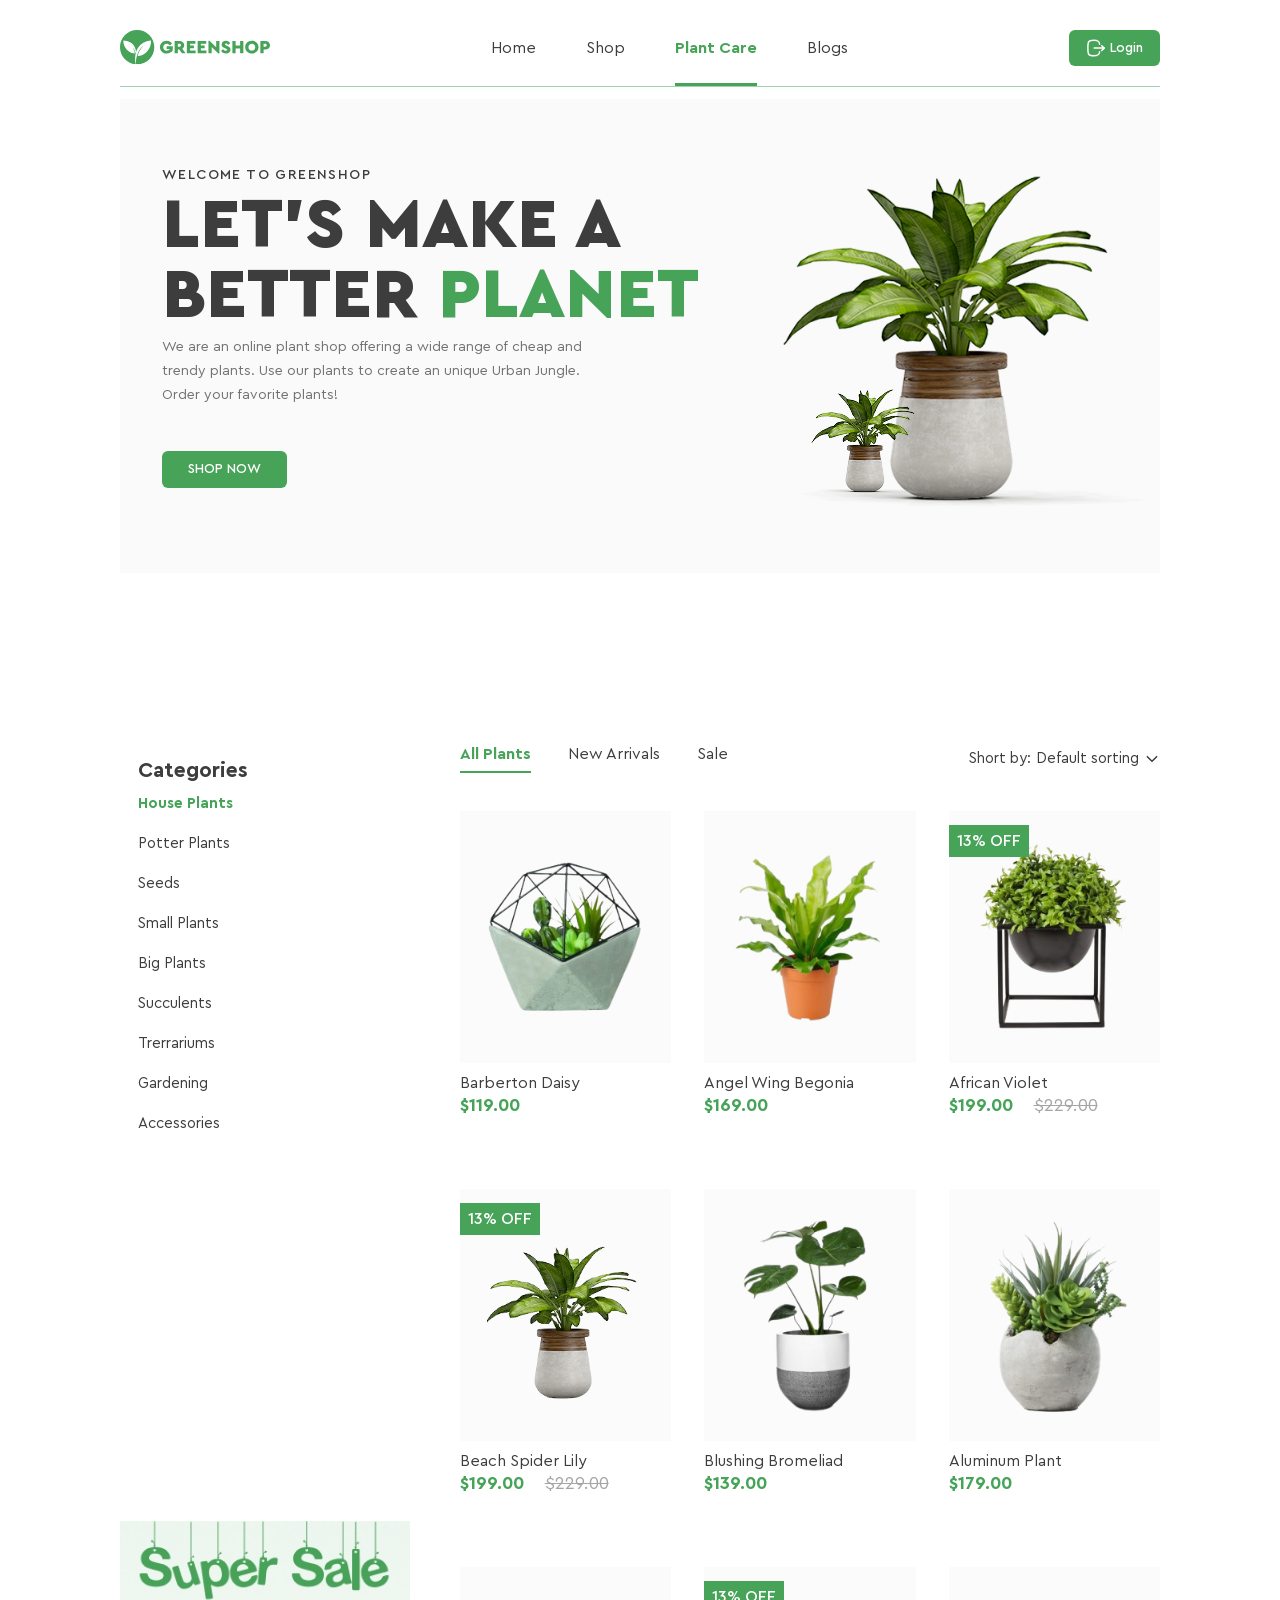
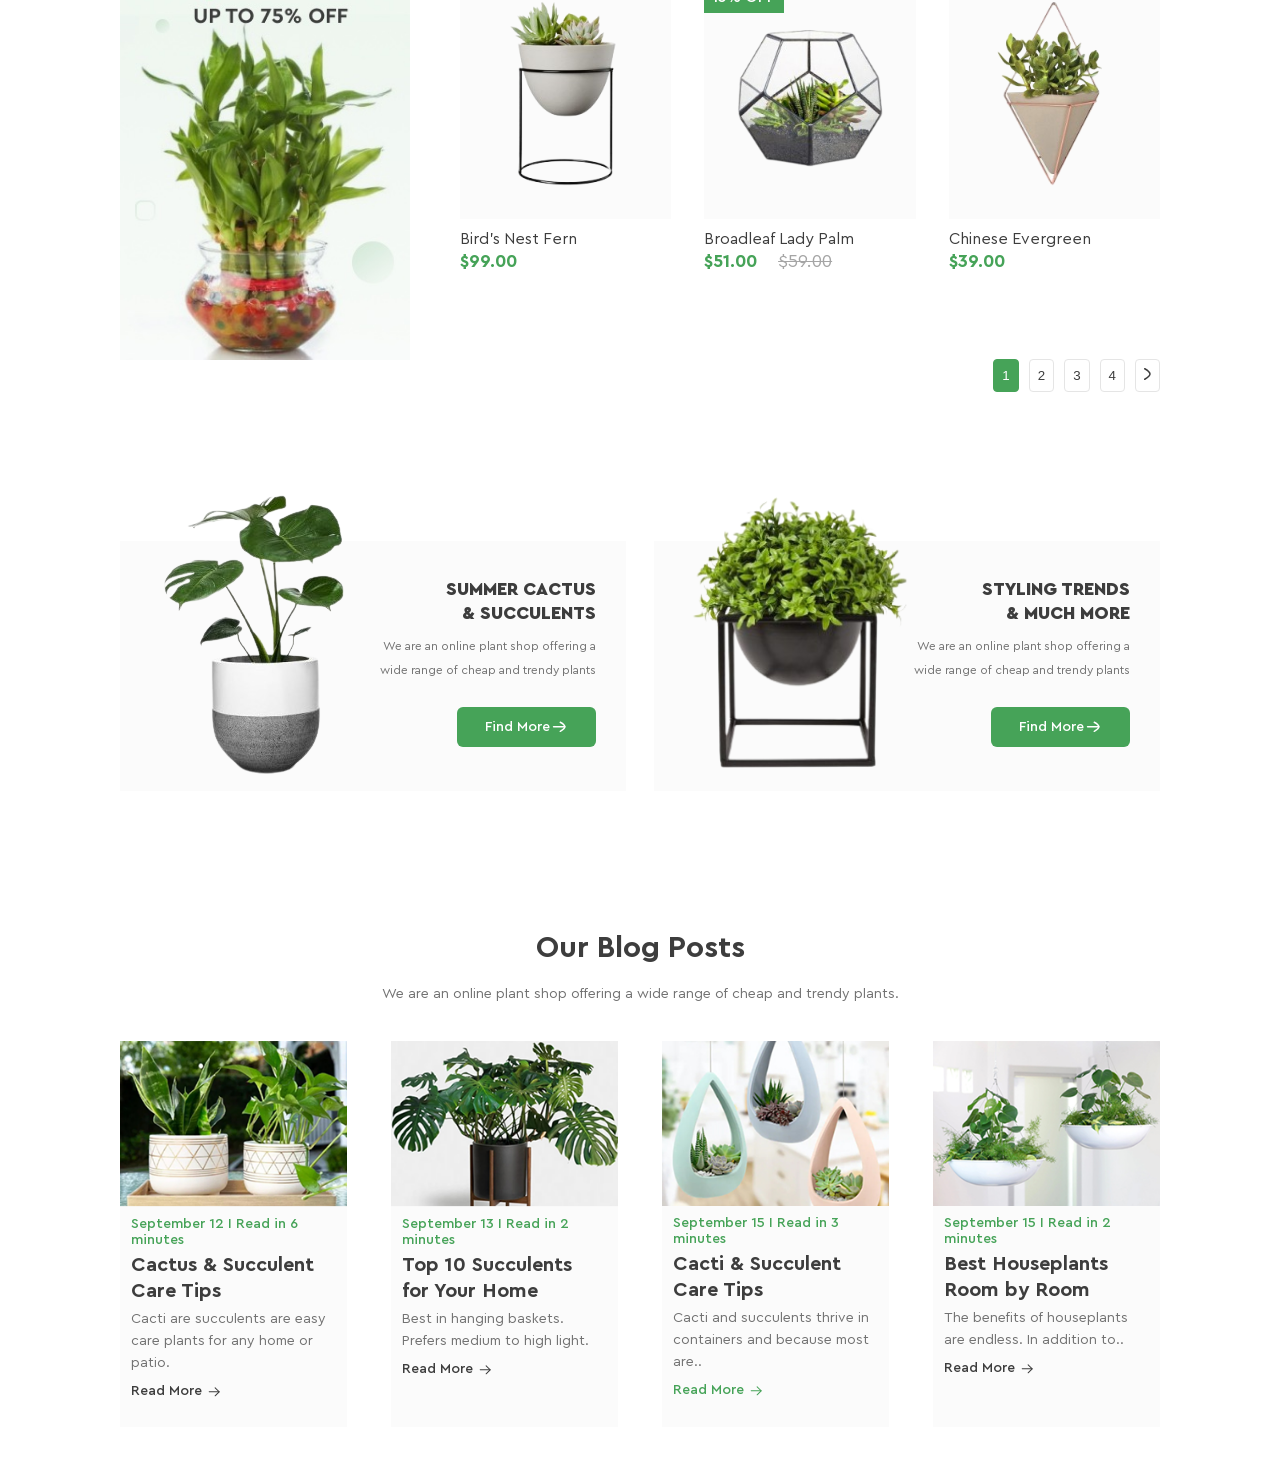
==== commit eb69ba9d: "styles Sale" ====
--- a/index.html
+++ b/index.html
@@ -128,47 +128,158 @@
                 </div>
                 <div class="product-grid">
                     <div class="product-card">
-                        <div class="product-image"><img src="./images/1 (3).png" alt="Plant"></div>
+                        <div class="product-image"><img src="./images/1 (3).png" alt="Plant">
+                            <div class="product-actions">
+                                <button class="action-btn cart-btn" aria-label="Add to cart">
+                                    <svg xmlns="http://www.w3.org/2000/svg" width="20" height="20" viewBox="0 0 20 20" fill="none"><g clip-path="url(#clip0_2_1949)"><path d="M14.294 16.8745H8.24077C5.65655 16.8745 3.55412 14.7721 3.55412 12.1879V7.38405C3.55412 4.98175 2.35676 2.75813 0.351225 1.4358C-0.00894369 1.19834 -0.108379 0.713895 0.129078 0.353726C0.366535 -0.00648163 0.850939 -0.105956 1.21119 0.131579C2.35606 0.886442 3.28487 1.88204 3.94905 3.02832C4.09258 3.18911 5.24995 4.41584 7.14726 4.41584H16.142C18.596 4.36995 20.5168 6.83267 19.8752 9.20138L18.8397 13.3284C18.3159 15.4163 16.4466 16.8745 14.294 16.8745ZM4.91926 5.53677C5.04912 6.1367 5.11634 6.7553 5.11634 7.38405V12.1879C5.11634 13.9107 6.51796 15.3123 8.24077 15.3123H14.294C15.7291 15.3123 16.9752 14.3401 17.3245 12.9482L18.3599 8.82121C18.7412 7.41373 17.5997 5.95084 16.142 5.97806H7.14722C6.28913 5.97806 5.54224 5.79305 4.91926 5.53677ZM7.85021 19.0226C7.85021 18.4833 7.41307 18.0462 6.87383 18.0462C5.57828 18.0978 5.57942 19.9479 6.87383 19.999C7.41307 19.999 7.85021 19.5618 7.85021 19.0226ZM15.6222 19.0226C15.6222 18.4833 15.1851 18.0462 14.6459 18.0462C13.3503 18.0978 13.3514 19.9479 14.6459 19.999C15.1851 19.999 15.6222 19.5618 15.6222 19.0226ZM16.9231 8.32138C16.9231 7.88998 16.5734 7.54027 16.142 7.54027H7.45966C6.42329 7.58152 6.42407 9.0616 7.45966 9.10249H16.142C16.5734 9.10249 16.9231 8.75279 16.9231 8.32138Z" fill="currentColor"/></g></svg>
+                                </button>
+                                <button class="action-btn" aria-label="Add to favorites">
+                                    <svg xmlns="http://www.w3.org/2000/svg" width="20" height="20" viewBox="0 0 20 20" fill="none"><path d="M10 18.8873C9.71527 18.8873 9.44077 18.7842 9.22684 18.5968C8.41888 17.8903 7.63992 17.2264 6.95267 16.6408L6.94916 16.6377C4.93423 14.9207 3.19427 13.4378 1.98364 11.9771C0.630341 10.3441 0 8.79578 0 7.10434C0 5.46097 0.563507 3.94485 1.58661 2.83508C2.62192 1.71219 4.04251 1.09375 5.58716 1.09375C6.74164 1.09375 7.79892 1.45874 8.72955 2.1785C9.19922 2.54181 9.62494 2.98645 10 3.5051C10.3752 2.98645 10.8008 2.54181 11.2706 2.1785C12.2012 1.45874 13.2585 1.09375 14.413 1.09375C15.9575 1.09375 17.3782 1.71219 18.4135 2.83508C19.4366 3.94485 20 5.46097 20 7.10434C20 8.79578 19.3698 10.3441 18.0165 11.9769C16.8059 13.4378 15.0661 14.9205 13.0515 16.6374C12.363 17.224 11.5828 17.8889 10.773 18.5971C10.5592 18.7842 10.2846 18.8873 10 18.8873ZM5.58716 2.26532C4.37363 2.26532 3.25882 2.74963 2.44781 3.62915C1.62476 4.52194 1.17142 5.75607 1.17142 7.10434C1.17142 8.52692 1.70013 9.79919 2.88559 11.2296C4.03137 12.6122 5.73563 14.0645 7.70889 15.7462L7.71255 15.7492C8.4024 16.3371 9.18442 17.0036 9.99832 17.7153C10.8171 17.0023 11.6003 16.3347 12.2916 15.7458C14.2647 14.0642 15.9688 12.6122 17.1146 11.2296C18.2999 9.79919 18.8286 8.52692 18.8286 7.10434C18.8286 5.75607 18.3752 4.52194 17.5522 3.62915C16.7413 2.74963 15.6264 2.26532 14.413 2.26532Z" fill="currentColor"/></svg>
+                                </button>
+                                <button class="action-btn" aria-label="Search">
+                                    <svg xmlns="http://www.w3.org/2000/svg" width="20" height="20" viewBox="0 0 20 20" fill="none"><g clip-path="url(#clip0_2_1953)"><path d="M14.5656 16.0023C10.5704 19.1859 4.98549 18.3049 2.02729 14.6536C-0.827886 11.1285 -0.64932 6.04314 2.44811 2.82458C5.64856 -0.50074 10.6802 -0.944658 14.3277 1.78316C15.6345 2.76027 16.6104 4.00337 17.246 5.50807C17.8853 7.02151 18.0795 8.59614 17.8578 10.2201C17.6368 11.8365 16.9918 13.2769 15.9423 14.6212C16.0272 14.6767 16.1178 14.7167 16.1827 14.7816C17.3365 15.9305 18.4859 17.0836 19.6397 18.2325C19.9132 18.5047 20.0493 18.8218 19.9682 19.204C19.8071 19.9644 18.9018 20.2579 18.3211 19.7359C18.0489 19.4918 17.7985 19.2227 17.54 18.9642C16.5923 18.0171 15.6451 17.0693 14.6973 16.1221C14.658 16.0847 14.6168 16.0497 14.5656 16.0023ZM15.9529 8.98636C15.9629 5.12659 12.8468 2.00605 8.97825 2.00043C5.12035 1.99481 2.00669 5.09037 1.98983 8.94765C1.97297 12.8168 5.08289 15.9461 8.96326 15.9642C12.8055 15.9823 15.9429 12.8499 15.9529 8.98636Z" fill="currentColor"/></g></svg>
+                                </button>
+                            </div>
+                        </div>
                         <p class="product-title">Barberton Daisy</p>
                         <p class="product-price">$119.00</p>
                     </div>
                     <div class="product-card">
-                        <div class="product-image"><img src="./images/2 (3).png" alt="Plant"></div>
+                        <div class="product-image"><img src="./images/2 (3).png" alt="Plant">
+                              <div class="product-actions">
+                                <button class="action-btn cart-btn" aria-label="Add to cart">
+                                    <svg xmlns="http://www.w3.org/2000/svg" width="20" height="20" viewBox="0 0 20 20" fill="none"><g clip-path="url(#clip0_2_1949)"><path d="M14.294 16.8745H8.24077C5.65655 16.8745 3.55412 14.7721 3.55412 12.1879V7.38405C3.55412 4.98175 2.35676 2.75813 0.351225 1.4358C-0.00894369 1.19834 -0.108379 0.713895 0.129078 0.353726C0.366535 -0.00648163 0.850939 -0.105956 1.21119 0.131579C2.35606 0.886442 3.28487 1.88204 3.94905 3.02832C4.09258 3.18911 5.24995 4.41584 7.14726 4.41584H16.142C18.596 4.36995 20.5168 6.83267 19.8752 9.20138L18.8397 13.3284C18.3159 15.4163 16.4466 16.8745 14.294 16.8745ZM4.91926 5.53677C5.04912 6.1367 5.11634 6.7553 5.11634 7.38405V12.1879C5.11634 13.9107 6.51796 15.3123 8.24077 15.3123H14.294C15.7291 15.3123 16.9752 14.3401 17.3245 12.9482L18.3599 8.82121C18.7412 7.41373 17.5997 5.95084 16.142 5.97806H7.14722C6.28913 5.97806 5.54224 5.79305 4.91926 5.53677ZM7.85021 19.0226C7.85021 18.4833 7.41307 18.0462 6.87383 18.0462C5.57828 18.0978 5.57942 19.9479 6.87383 19.999C7.41307 19.999 7.85021 19.5618 7.85021 19.0226ZM15.6222 19.0226C15.6222 18.4833 15.1851 18.0462 14.6459 18.0462C13.3503 18.0978 13.3514 19.9479 14.6459 19.999C15.1851 19.999 15.6222 19.5618 15.6222 19.0226ZM16.9231 8.32138C16.9231 7.88998 16.5734 7.54027 16.142 7.54027H7.45966C6.42329 7.58152 6.42407 9.0616 7.45966 9.10249H16.142C16.5734 9.10249 16.9231 8.75279 16.9231 8.32138Z" fill="currentColor"/></g></svg>
+                                </button>
+                                <button class="action-btn" aria-label="Add to favorites">
+                                    <svg xmlns="http://www.w3.org/2000/svg" width="20" height="20" viewBox="0 0 20 20" fill="none"><path d="M10 18.8873C9.71527 18.8873 9.44077 18.7842 9.22684 18.5968C8.41888 17.8903 7.63992 17.2264 6.95267 16.6408L6.94916 16.6377C4.93423 14.9207 3.19427 13.4378 1.98364 11.9771C0.630341 10.3441 0 8.79578 0 7.10434C0 5.46097 0.563507 3.94485 1.58661 2.83508C2.62192 1.71219 4.04251 1.09375 5.58716 1.09375C6.74164 1.09375 7.79892 1.45874 8.72955 2.1785C9.19922 2.54181 9.62494 2.98645 10 3.5051C10.3752 2.98645 10.8008 2.54181 11.2706 2.1785C12.2012 1.45874 13.2585 1.09375 14.413 1.09375C15.9575 1.09375 17.3782 1.71219 18.4135 2.83508C19.4366 3.94485 20 5.46097 20 7.10434C20 8.79578 19.3698 10.3441 18.0165 11.9769C16.8059 13.4378 15.0661 14.9205 13.0515 16.6374C12.363 17.224 11.5828 17.8889 10.773 18.5971C10.5592 18.7842 10.2846 18.8873 10 18.8873ZM5.58716 2.26532C4.37363 2.26532 3.25882 2.74963 2.44781 3.62915C1.62476 4.52194 1.17142 5.75607 1.17142 7.10434C1.17142 8.52692 1.70013 9.79919 2.88559 11.2296C4.03137 12.6122 5.73563 14.0645 7.70889 15.7462L7.71255 15.7492C8.4024 16.3371 9.18442 17.0036 9.99832 17.7153C10.8171 17.0023 11.6003 16.3347 12.2916 15.7458C14.2647 14.0642 15.9688 12.6122 17.1146 11.2296C18.2999 9.79919 18.8286 8.52692 18.8286 7.10434C18.8286 5.75607 18.3752 4.52194 17.5522 3.62915C16.7413 2.74963 15.6264 2.26532 14.413 2.26532Z" fill="currentColor"/></svg>
+                                </button>
+                                <button class="action-btn" aria-label="Search">
+                                    <svg xmlns="http://www.w3.org/2000/svg" width="20" height="20" viewBox="0 0 20 20" fill="none"><g clip-path="url(#clip0_2_1953)"><path d="M14.5656 16.0023C10.5704 19.1859 4.98549 18.3049 2.02729 14.6536C-0.827886 11.1285 -0.64932 6.04314 2.44811 2.82458C5.64856 -0.50074 10.6802 -0.944658 14.3277 1.78316C15.6345 2.76027 16.6104 4.00337 17.246 5.50807C17.8853 7.02151 18.0795 8.59614 17.8578 10.2201C17.6368 11.8365 16.9918 13.2769 15.9423 14.6212C16.0272 14.6767 16.1178 14.7167 16.1827 14.7816C17.3365 15.9305 18.4859 17.0836 19.6397 18.2325C19.9132 18.5047 20.0493 18.8218 19.9682 19.204C19.8071 19.9644 18.9018 20.2579 18.3211 19.7359C18.0489 19.4918 17.7985 19.2227 17.54 18.9642C16.5923 18.0171 15.6451 17.0693 14.6973 16.1221C14.658 16.0847 14.6168 16.0497 14.5656 16.0023ZM15.9529 8.98636C15.9629 5.12659 12.8468 2.00605 8.97825 2.00043C5.12035 1.99481 2.00669 5.09037 1.98983 8.94765C1.97297 12.8168 5.08289 15.9461 8.96326 15.9642C12.8055 15.9823 15.9429 12.8499 15.9529 8.98636Z" fill="currentColor"/></g></svg>
+                                </button>
+                            </div>
+                        </div>
                         <p class="product-title">Angel Wing Begonia</p>
                         <p class="product-price">$169.00</p>
                     </div>
                     <div class="product-card">
-                        <div class="product-image"><img src="./images/3 (3).png" alt="Plant"></div>
+                        <div class="product-image"><img src="./images/3 (3).png" alt="Plant">
+                            <div class="discount-badge">13% OFF</div>
+                              <div class="product-actions">
+                                <button class="action-btn cart-btn" aria-label="Add to cart">
+                                    <svg xmlns="http://www.w3.org/2000/svg" width="20" height="20" viewBox="0 0 20 20" fill="none"><g clip-path="url(#clip0_2_1949)"><path d="M14.294 16.8745H8.24077C5.65655 16.8745 3.55412 14.7721 3.55412 12.1879V7.38405C3.55412 4.98175 2.35676 2.75813 0.351225 1.4358C-0.00894369 1.19834 -0.108379 0.713895 0.129078 0.353726C0.366535 -0.00648163 0.850939 -0.105956 1.21119 0.131579C2.35606 0.886442 3.28487 1.88204 3.94905 3.02832C4.09258 3.18911 5.24995 4.41584 7.14726 4.41584H16.142C18.596 4.36995 20.5168 6.83267 19.8752 9.20138L18.8397 13.3284C18.3159 15.4163 16.4466 16.8745 14.294 16.8745ZM4.91926 5.53677C5.04912 6.1367 5.11634 6.7553 5.11634 7.38405V12.1879C5.11634 13.9107 6.51796 15.3123 8.24077 15.3123H14.294C15.7291 15.3123 16.9752 14.3401 17.3245 12.9482L18.3599 8.82121C18.7412 7.41373 17.5997 5.95084 16.142 5.97806H7.14722C6.28913 5.97806 5.54224 5.79305 4.91926 5.53677ZM7.85021 19.0226C7.85021 18.4833 7.41307 18.0462 6.87383 18.0462C5.57828 18.0978 5.57942 19.9479 6.87383 19.999C7.41307 19.999 7.85021 19.5618 7.85021 19.0226ZM15.6222 19.0226C15.6222 18.4833 15.1851 18.0462 14.6459 18.0462C13.3503 18.0978 13.3514 19.9479 14.6459 19.999C15.1851 19.999 15.6222 19.5618 15.6222 19.0226ZM16.9231 8.32138C16.9231 7.88998 16.5734 7.54027 16.142 7.54027H7.45966C6.42329 7.58152 6.42407 9.0616 7.45966 9.10249H16.142C16.5734 9.10249 16.9231 8.75279 16.9231 8.32138Z" fill="currentColor"/></g></svg>
+                                </button>
+                                <button class="action-btn" aria-label="Add to favorites">
+                                    <svg xmlns="http://www.w3.org/2000/svg" width="20" height="20" viewBox="0 0 20 20" fill="none"><path d="M10 18.8873C9.71527 18.8873 9.44077 18.7842 9.22684 18.5968C8.41888 17.8903 7.63992 17.2264 6.95267 16.6408L6.94916 16.6377C4.93423 14.9207 3.19427 13.4378 1.98364 11.9771C0.630341 10.3441 0 8.79578 0 7.10434C0 5.46097 0.563507 3.94485 1.58661 2.83508C2.62192 1.71219 4.04251 1.09375 5.58716 1.09375C6.74164 1.09375 7.79892 1.45874 8.72955 2.1785C9.19922 2.54181 9.62494 2.98645 10 3.5051C10.3752 2.98645 10.8008 2.54181 11.2706 2.1785C12.2012 1.45874 13.2585 1.09375 14.413 1.09375C15.9575 1.09375 17.3782 1.71219 18.4135 2.83508C19.4366 3.94485 20 5.46097 20 7.10434C20 8.79578 19.3698 10.3441 18.0165 11.9769C16.8059 13.4378 15.0661 14.9205 13.0515 16.6374C12.363 17.224 11.5828 17.8889 10.773 18.5971C10.5592 18.7842 10.2846 18.8873 10 18.8873ZM5.58716 2.26532C4.37363 2.26532 3.25882 2.74963 2.44781 3.62915C1.62476 4.52194 1.17142 5.75607 1.17142 7.10434C1.17142 8.52692 1.70013 9.79919 2.88559 11.2296C4.03137 12.6122 5.73563 14.0645 7.70889 15.7462L7.71255 15.7492C8.4024 16.3371 9.18442 17.0036 9.99832 17.7153C10.8171 17.0023 11.6003 16.3347 12.2916 15.7458C14.2647 14.0642 15.9688 12.6122 17.1146 11.2296C18.2999 9.79919 18.8286 8.52692 18.8286 7.10434C18.8286 5.75607 18.3752 4.52194 17.5522 3.62915C16.7413 2.74963 15.6264 2.26532 14.413 2.26532Z" fill="currentColor"/></svg>
+                                </button>
+                                <button class="action-btn" aria-label="Search">
+                                    <svg xmlns="http://www.w3.org/2000/svg" width="20" height="20" viewBox="0 0 20 20" fill="none"><g clip-path="url(#clip0_2_1953)"><path d="M14.5656 16.0023C10.5704 19.1859 4.98549 18.3049 2.02729 14.6536C-0.827886 11.1285 -0.64932 6.04314 2.44811 2.82458C5.64856 -0.50074 10.6802 -0.944658 14.3277 1.78316C15.6345 2.76027 16.6104 4.00337 17.246 5.50807C17.8853 7.02151 18.0795 8.59614 17.8578 10.2201C17.6368 11.8365 16.9918 13.2769 15.9423 14.6212C16.0272 14.6767 16.1178 14.7167 16.1827 14.7816C17.3365 15.9305 18.4859 17.0836 19.6397 18.2325C19.9132 18.5047 20.0493 18.8218 19.9682 19.204C19.8071 19.9644 18.9018 20.2579 18.3211 19.7359C18.0489 19.4918 17.7985 19.2227 17.54 18.9642C16.5923 18.0171 15.6451 17.0693 14.6973 16.1221C14.658 16.0847 14.6168 16.0497 14.5656 16.0023ZM15.9529 8.98636C15.9629 5.12659 12.8468 2.00605 8.97825 2.00043C5.12035 1.99481 2.00669 5.09037 1.98983 8.94765C1.97297 12.8168 5.08289 15.9461 8.96326 15.9642C12.8055 15.9823 15.9429 12.8499 15.9529 8.98636Z" fill="currentColor"/></g></svg>
+                                </button>
+                            </div>
+                        </div>
                         <p class="product-title">African Violet</p>
-                        <p class="product-price">$199.00</p>
-                    </div>
-                    <div class="product-card">
-                        <div class="product-image"><img src="./images/4 (3).png" alt="Plant"></div>
+                        <p class="product-price">$199.00 <span class="old-price">$229.00</span></p>
+                    </div>
+                    <div class="product-card">
+                        <div class="product-image"><img src="./images/4 (3).png" alt="Plant">
+                            <div class="discount-badge">13% OFF</div>
+                              <div class="product-actions">
+                                <button class="action-btn cart-btn" aria-label="Add to cart">
+                                    <svg xmlns="http://www.w3.org/2000/svg" width="20" height="20" viewBox="0 0 20 20" fill="none"><g clip-path="url(#clip0_2_1949)"><path d="M14.294 16.8745H8.24077C5.65655 16.8745 3.55412 14.7721 3.55412 12.1879V7.38405C3.55412 4.98175 2.35676 2.75813 0.351225 1.4358C-0.00894369 1.19834 -0.108379 0.713895 0.129078 0.353726C0.366535 -0.00648163 0.850939 -0.105956 1.21119 0.131579C2.35606 0.886442 3.28487 1.88204 3.94905 3.02832C4.09258 3.18911 5.24995 4.41584 7.14726 4.41584H16.142C18.596 4.36995 20.5168 6.83267 19.8752 9.20138L18.8397 13.3284C18.3159 15.4163 16.4466 16.8745 14.294 16.8745ZM4.91926 5.53677C5.04912 6.1367 5.11634 6.7553 5.11634 7.38405V12.1879C5.11634 13.9107 6.51796 15.3123 8.24077 15.3123H14.294C15.7291 15.3123 16.9752 14.3401 17.3245 12.9482L18.3599 8.82121C18.7412 7.41373 17.5997 5.95084 16.142 5.97806H7.14722C6.28913 5.97806 5.54224 5.79305 4.91926 5.53677ZM7.85021 19.0226C7.85021 18.4833 7.41307 18.0462 6.87383 18.0462C5.57828 18.0978 5.57942 19.9479 6.87383 19.999C7.41307 19.999 7.85021 19.5618 7.85021 19.0226ZM15.6222 19.0226C15.6222 18.4833 15.1851 18.0462 14.6459 18.0462C13.3503 18.0978 13.3514 19.9479 14.6459 19.999C15.1851 19.999 15.6222 19.5618 15.6222 19.0226ZM16.9231 8.32138C16.9231 7.88998 16.5734 7.54027 16.142 7.54027H7.45966C6.42329 7.58152 6.42407 9.0616 7.45966 9.10249H16.142C16.5734 9.10249 16.9231 8.75279 16.9231 8.32138Z" fill="currentColor"/></g></svg>
+                                </button>
+                                <button class="action-btn" aria-label="Add to favorites">
+                                    <svg xmlns="http://www.w3.org/2000/svg" width="20" height="20" viewBox="0 0 20 20" fill="none"><path d="M10 18.8873C9.71527 18.8873 9.44077 18.7842 9.22684 18.5968C8.41888 17.8903 7.63992 17.2264 6.95267 16.6408L6.94916 16.6377C4.93423 14.9207 3.19427 13.4378 1.98364 11.9771C0.630341 10.3441 0 8.79578 0 7.10434C0 5.46097 0.563507 3.94485 1.58661 2.83508C2.62192 1.71219 4.04251 1.09375 5.58716 1.09375C6.74164 1.09375 7.79892 1.45874 8.72955 2.1785C9.19922 2.54181 9.62494 2.98645 10 3.5051C10.3752 2.98645 10.8008 2.54181 11.2706 2.1785C12.2012 1.45874 13.2585 1.09375 14.413 1.09375C15.9575 1.09375 17.3782 1.71219 18.4135 2.83508C19.4366 3.94485 20 5.46097 20 7.10434C20 8.79578 19.3698 10.3441 18.0165 11.9769C16.8059 13.4378 15.0661 14.9205 13.0515 16.6374C12.363 17.224 11.5828 17.8889 10.773 18.5971C10.5592 18.7842 10.2846 18.8873 10 18.8873ZM5.58716 2.26532C4.37363 2.26532 3.25882 2.74963 2.44781 3.62915C1.62476 4.52194 1.17142 5.75607 1.17142 7.10434C1.17142 8.52692 1.70013 9.79919 2.88559 11.2296C4.03137 12.6122 5.73563 14.0645 7.70889 15.7462L7.71255 15.7492C8.4024 16.3371 9.18442 17.0036 9.99832 17.7153C10.8171 17.0023 11.6003 16.3347 12.2916 15.7458C14.2647 14.0642 15.9688 12.6122 17.1146 11.2296C18.2999 9.79919 18.8286 8.52692 18.8286 7.10434C18.8286 5.75607 18.3752 4.52194 17.5522 3.62915C16.7413 2.74963 15.6264 2.26532 14.413 2.26532Z" fill="currentColor"/></svg>
+                                </button>
+                                <button class="action-btn" aria-label="Search">
+                                    <svg xmlns="http://www.w3.org/2000/svg" width="20" height="20" viewBox="0 0 20 20" fill="none"><g clip-path="url(#clip0_2_1953)"><path d="M14.5656 16.0023C10.5704 19.1859 4.98549 18.3049 2.02729 14.6536C-0.827886 11.1285 -0.64932 6.04314 2.44811 2.82458C5.64856 -0.50074 10.6802 -0.944658 14.3277 1.78316C15.6345 2.76027 16.6104 4.00337 17.246 5.50807C17.8853 7.02151 18.0795 8.59614 17.8578 10.2201C17.6368 11.8365 16.9918 13.2769 15.9423 14.6212C16.0272 14.6767 16.1178 14.7167 16.1827 14.7816C17.3365 15.9305 18.4859 17.0836 19.6397 18.2325C19.9132 18.5047 20.0493 18.8218 19.9682 19.204C19.8071 19.9644 18.9018 20.2579 18.3211 19.7359C18.0489 19.4918 17.7985 19.2227 17.54 18.9642C16.5923 18.0171 15.6451 17.0693 14.6973 16.1221C14.658 16.0847 14.6168 16.0497 14.5656 16.0023ZM15.9529 8.98636C15.9629 5.12659 12.8468 2.00605 8.97825 2.00043C5.12035 1.99481 2.00669 5.09037 1.98983 8.94765C1.97297 12.8168 5.08289 15.9461 8.96326 15.9642C12.8055 15.9823 15.9429 12.8499 15.9529 8.98636Z" fill="currentColor"/></g></svg>
+                                </button>
+                            </div>
+                        </div>
                         <p class="product-title">Beach Spider Lily</p>
-                        <p class="product-price">$129.00</p>
-                    </div>
-                    <div class="product-card">
-                        <div class="product-image"><img src="./images/5 (3).png" alt="Plant"></div>
+                        <p class="product-price">$199.00 <span class="old-price">$229.00</span></p>
+                    </div>
+                    <div class="product-card">
+                        <div class="product-image"><img src="./images/5 (3).png" alt="Plant">
+                              <div class="product-actions">
+                                <button class="action-btn cart-btn" aria-label="Add to cart">
+                                    <svg xmlns="http://www.w3.org/2000/svg" width="20" height="20" viewBox="0 0 20 20" fill="none"><g clip-path="url(#clip0_2_1949)"><path d="M14.294 16.8745H8.24077C5.65655 16.8745 3.55412 14.7721 3.55412 12.1879V7.38405C3.55412 4.98175 2.35676 2.75813 0.351225 1.4358C-0.00894369 1.19834 -0.108379 0.713895 0.129078 0.353726C0.366535 -0.00648163 0.850939 -0.105956 1.21119 0.131579C2.35606 0.886442 3.28487 1.88204 3.94905 3.02832C4.09258 3.18911 5.24995 4.41584 7.14726 4.41584H16.142C18.596 4.36995 20.5168 6.83267 19.8752 9.20138L18.8397 13.3284C18.3159 15.4163 16.4466 16.8745 14.294 16.8745ZM4.91926 5.53677C5.04912 6.1367 5.11634 6.7553 5.11634 7.38405V12.1879C5.11634 13.9107 6.51796 15.3123 8.24077 15.3123H14.294C15.7291 15.3123 16.9752 14.3401 17.3245 12.9482L18.3599 8.82121C18.7412 7.41373 17.5997 5.95084 16.142 5.97806H7.14722C6.28913 5.97806 5.54224 5.79305 4.91926 5.53677ZM7.85021 19.0226C7.85021 18.4833 7.41307 18.0462 6.87383 18.0462C5.57828 18.0978 5.57942 19.9479 6.87383 19.999C7.41307 19.999 7.85021 19.5618 7.85021 19.0226ZM15.6222 19.0226C15.6222 18.4833 15.1851 18.0462 14.6459 18.0462C13.3503 18.0978 13.3514 19.9479 14.6459 19.999C15.1851 19.999 15.6222 19.5618 15.6222 19.0226ZM16.9231 8.32138C16.9231 7.88998 16.5734 7.54027 16.142 7.54027H7.45966C6.42329 7.58152 6.42407 9.0616 7.45966 9.10249H16.142C16.5734 9.10249 16.9231 8.75279 16.9231 8.32138Z" fill="currentColor"/></g></svg>
+                                </button>
+                                <button class="action-btn" aria-label="Add to favorites">
+                                    <svg xmlns="http://www.w3.org/2000/svg" width="20" height="20" viewBox="0 0 20 20" fill="none"><path d="M10 18.8873C9.71527 18.8873 9.44077 18.7842 9.22684 18.5968C8.41888 17.8903 7.63992 17.2264 6.95267 16.6408L6.94916 16.6377C4.93423 14.9207 3.19427 13.4378 1.98364 11.9771C0.630341 10.3441 0 8.79578 0 7.10434C0 5.46097 0.563507 3.94485 1.58661 2.83508C2.62192 1.71219 4.04251 1.09375 5.58716 1.09375C6.74164 1.09375 7.79892 1.45874 8.72955 2.1785C9.19922 2.54181 9.62494 2.98645 10 3.5051C10.3752 2.98645 10.8008 2.54181 11.2706 2.1785C12.2012 1.45874 13.2585 1.09375 14.413 1.09375C15.9575 1.09375 17.3782 1.71219 18.4135 2.83508C19.4366 3.94485 20 5.46097 20 7.10434C20 8.79578 19.3698 10.3441 18.0165 11.9769C16.8059 13.4378 15.0661 14.9205 13.0515 16.6374C12.363 17.224 11.5828 17.8889 10.773 18.5971C10.5592 18.7842 10.2846 18.8873 10 18.8873ZM5.58716 2.26532C4.37363 2.26532 3.25882 2.74963 2.44781 3.62915C1.62476 4.52194 1.17142 5.75607 1.17142 7.10434C1.17142 8.52692 1.70013 9.79919 2.88559 11.2296C4.03137 12.6122 5.73563 14.0645 7.70889 15.7462L7.71255 15.7492C8.4024 16.3371 9.18442 17.0036 9.99832 17.7153C10.8171 17.0023 11.6003 16.3347 12.2916 15.7458C14.2647 14.0642 15.9688 12.6122 17.1146 11.2296C18.2999 9.79919 18.8286 8.52692 18.8286 7.10434C18.8286 5.75607 18.3752 4.52194 17.5522 3.62915C16.7413 2.74963 15.6264 2.26532 14.413 2.26532Z" fill="currentColor"/></svg>
+                                </button>
+                                <button class="action-btn" aria-label="Search">
+                                    <svg xmlns="http://www.w3.org/2000/svg" width="20" height="20" viewBox="0 0 20 20" fill="none"><g clip-path="url(#clip0_2_1953)"><path d="M14.5656 16.0023C10.5704 19.1859 4.98549 18.3049 2.02729 14.6536C-0.827886 11.1285 -0.64932 6.04314 2.44811 2.82458C5.64856 -0.50074 10.6802 -0.944658 14.3277 1.78316C15.6345 2.76027 16.6104 4.00337 17.246 5.50807C17.8853 7.02151 18.0795 8.59614 17.8578 10.2201C17.6368 11.8365 16.9918 13.2769 15.9423 14.6212C16.0272 14.6767 16.1178 14.7167 16.1827 14.7816C17.3365 15.9305 18.4859 17.0836 19.6397 18.2325C19.9132 18.5047 20.0493 18.8218 19.9682 19.204C19.8071 19.9644 18.9018 20.2579 18.3211 19.7359C18.0489 19.4918 17.7985 19.2227 17.54 18.9642C16.5923 18.0171 15.6451 17.0693 14.6973 16.1221C14.658 16.0847 14.6168 16.0497 14.5656 16.0023ZM15.9529 8.98636C15.9629 5.12659 12.8468 2.00605 8.97825 2.00043C5.12035 1.99481 2.00669 5.09037 1.98983 8.94765C1.97297 12.8168 5.08289 15.9461 8.96326 15.9642C12.8055 15.9823 15.9429 12.8499 15.9529 8.98636Z" fill="currentColor"/></g></svg>
+                                </button>
+                            </div>
+                        </div>
                         <p class="product-title">Blushing Bromeliad</p>
                         <p class="product-price">$139.00</p>
                     </div>
                     <div class="product-card">
-                        <div class="product-image"><img src="./images/6 (3).png" alt="Plant"></div>
+                        <div class="product-image"><img src="./images/6 (3).png" alt="Plant">
+                              <div class="product-actions">
+                                <button class="action-btn cart-btn" aria-label="Add to cart">
+                                    <svg xmlns="http://www.w3.org/2000/svg" width="20" height="20" viewBox="0 0 20 20" fill="none"><g clip-path="url(#clip0_2_1949)"><path d="M14.294 16.8745H8.24077C5.65655 16.8745 3.55412 14.7721 3.55412 12.1879V7.38405C3.55412 4.98175 2.35676 2.75813 0.351225 1.4358C-0.00894369 1.19834 -0.108379 0.713895 0.129078 0.353726C0.366535 -0.00648163 0.850939 -0.105956 1.21119 0.131579C2.35606 0.886442 3.28487 1.88204 3.94905 3.02832C4.09258 3.18911 5.24995 4.41584 7.14726 4.41584H16.142C18.596 4.36995 20.5168 6.83267 19.8752 9.20138L18.8397 13.3284C18.3159 15.4163 16.4466 16.8745 14.294 16.8745ZM4.91926 5.53677C5.04912 6.1367 5.11634 6.7553 5.11634 7.38405V12.1879C5.11634 13.9107 6.51796 15.3123 8.24077 15.3123H14.294C15.7291 15.3123 16.9752 14.3401 17.3245 12.9482L18.3599 8.82121C18.7412 7.41373 17.5997 5.95084 16.142 5.97806H7.14722C6.28913 5.97806 5.54224 5.79305 4.91926 5.53677ZM7.85021 19.0226C7.85021 18.4833 7.41307 18.0462 6.87383 18.0462C5.57828 18.0978 5.57942 19.9479 6.87383 19.999C7.41307 19.999 7.85021 19.5618 7.85021 19.0226ZM15.6222 19.0226C15.6222 18.4833 15.1851 18.0462 14.6459 18.0462C13.3503 18.0978 13.3514 19.9479 14.6459 19.999C15.1851 19.999 15.6222 19.5618 15.6222 19.0226ZM16.9231 8.32138C16.9231 7.88998 16.5734 7.54027 16.142 7.54027H7.45966C6.42329 7.58152 6.42407 9.0616 7.45966 9.10249H16.142C16.5734 9.10249 16.9231 8.75279 16.9231 8.32138Z" fill="currentColor"/></g></svg>
+                                </button>
+                                <button class="action-btn" aria-label="Add to favorites">
+                                    <svg xmlns="http://www.w3.org/2000/svg" width="20" height="20" viewBox="0 0 20 20" fill="none"><path d="M10 18.8873C9.71527 18.8873 9.44077 18.7842 9.22684 18.5968C8.41888 17.8903 7.63992 17.2264 6.95267 16.6408L6.94916 16.6377C4.93423 14.9207 3.19427 13.4378 1.98364 11.9771C0.630341 10.3441 0 8.79578 0 7.10434C0 5.46097 0.563507 3.94485 1.58661 2.83508C2.62192 1.71219 4.04251 1.09375 5.58716 1.09375C6.74164 1.09375 7.79892 1.45874 8.72955 2.1785C9.19922 2.54181 9.62494 2.98645 10 3.5051C10.3752 2.98645 10.8008 2.54181 11.2706 2.1785C12.2012 1.45874 13.2585 1.09375 14.413 1.09375C15.9575 1.09375 17.3782 1.71219 18.4135 2.83508C19.4366 3.94485 20 5.46097 20 7.10434C20 8.79578 19.3698 10.3441 18.0165 11.9769C16.8059 13.4378 15.0661 14.9205 13.0515 16.6374C12.363 17.224 11.5828 17.8889 10.773 18.5971C10.5592 18.7842 10.2846 18.8873 10 18.8873ZM5.58716 2.26532C4.37363 2.26532 3.25882 2.74963 2.44781 3.62915C1.62476 4.52194 1.17142 5.75607 1.17142 7.10434C1.17142 8.52692 1.70013 9.79919 2.88559 11.2296C4.03137 12.6122 5.73563 14.0645 7.70889 15.7462L7.71255 15.7492C8.4024 16.3371 9.18442 17.0036 9.99832 17.7153C10.8171 17.0023 11.6003 16.3347 12.2916 15.7458C14.2647 14.0642 15.9688 12.6122 17.1146 11.2296C18.2999 9.79919 18.8286 8.52692 18.8286 7.10434C18.8286 5.75607 18.3752 4.52194 17.5522 3.62915C16.7413 2.74963 15.6264 2.26532 14.413 2.26532Z" fill="currentColor"/></svg>
+                                </button>
+                                <button class="action-btn" aria-label="Search">
+                                    <svg xmlns="http://www.w3.org/2000/svg" width="20" height="20" viewBox="0 0 20 20" fill="none"><g clip-path="url(#clip0_2_1953)"><path d="M14.5656 16.0023C10.5704 19.1859 4.98549 18.3049 2.02729 14.6536C-0.827886 11.1285 -0.64932 6.04314 2.44811 2.82458C5.64856 -0.50074 10.6802 -0.944658 14.3277 1.78316C15.6345 2.76027 16.6104 4.00337 17.246 5.50807C17.8853 7.02151 18.0795 8.59614 17.8578 10.2201C17.6368 11.8365 16.9918 13.2769 15.9423 14.6212C16.0272 14.6767 16.1178 14.7167 16.1827 14.7816C17.3365 15.9305 18.4859 17.0836 19.6397 18.2325C19.9132 18.5047 20.0493 18.8218 19.9682 19.204C19.8071 19.9644 18.9018 20.2579 18.3211 19.7359C18.0489 19.4918 17.7985 19.2227 17.54 18.9642C16.5923 18.0171 15.6451 17.0693 14.6973 16.1221C14.658 16.0847 14.6168 16.0497 14.5656 16.0023ZM15.9529 8.98636C15.9629 5.12659 12.8468 2.00605 8.97825 2.00043C5.12035 1.99481 2.00669 5.09037 1.98983 8.94765C1.97297 12.8168 5.08289 15.9461 8.96326 15.9642C12.8055 15.9823 15.9429 12.8499 15.9529 8.98636Z" fill="currentColor"/></g></svg>
+                                </button>
+                            </div>
+                        </div>
                         <p class="product-title">Aluminum Plant</p>
                         <p class="product-price">$179.00</p>
                     </div>
                     <div class="product-card">
-                        <div class="product-image"><img src="./images/7 (3).png" alt="Plant"></div>
+                        <div class="product-image"><img src="./images/7 (3).png" alt="Plant">
+                              <div class="product-actions">
+                                <button class="action-btn cart-btn" aria-label="Add to cart">
+                                    <svg xmlns="http://www.w3.org/2000/svg" width="20" height="20" viewBox="0 0 20 20" fill="none"><g clip-path="url(#clip0_2_1949)"><path d="M14.294 16.8745H8.24077C5.65655 16.8745 3.55412 14.7721 3.55412 12.1879V7.38405C3.55412 4.98175 2.35676 2.75813 0.351225 1.4358C-0.00894369 1.19834 -0.108379 0.713895 0.129078 0.353726C0.366535 -0.00648163 0.850939 -0.105956 1.21119 0.131579C2.35606 0.886442 3.28487 1.88204 3.94905 3.02832C4.09258 3.18911 5.24995 4.41584 7.14726 4.41584H16.142C18.596 4.36995 20.5168 6.83267 19.8752 9.20138L18.8397 13.3284C18.3159 15.4163 16.4466 16.8745 14.294 16.8745ZM4.91926 5.53677C5.04912 6.1367 5.11634 6.7553 5.11634 7.38405V12.1879C5.11634 13.9107 6.51796 15.3123 8.24077 15.3123H14.294C15.7291 15.3123 16.9752 14.3401 17.3245 12.9482L18.3599 8.82121C18.7412 7.41373 17.5997 5.95084 16.142 5.97806H7.14722C6.28913 5.97806 5.54224 5.79305 4.91926 5.53677ZM7.85021 19.0226C7.85021 18.4833 7.41307 18.0462 6.87383 18.0462C5.57828 18.0978 5.57942 19.9479 6.87383 19.999C7.41307 19.999 7.85021 19.5618 7.85021 19.0226ZM15.6222 19.0226C15.6222 18.4833 15.1851 18.0462 14.6459 18.0462C13.3503 18.0978 13.3514 19.9479 14.6459 19.999C15.1851 19.999 15.6222 19.5618 15.6222 19.0226ZM16.9231 8.32138C16.9231 7.88998 16.5734 7.54027 16.142 7.54027H7.45966C6.42329 7.58152 6.42407 9.0616 7.45966 9.10249H16.142C16.5734 9.10249 16.9231 8.75279 16.9231 8.32138Z" fill="currentColor"/></g></svg>
+                                </button>
+                                <button class="action-btn" aria-label="Add to favorites">
+                                    <svg xmlns="http://www.w3.org/2000/svg" width="20" height="20" viewBox="0 0 20 20" fill="none"><path d="M10 18.8873C9.71527 18.8873 9.44077 18.7842 9.22684 18.5968C8.41888 17.8903 7.63992 17.2264 6.95267 16.6408L6.94916 16.6377C4.93423 14.9207 3.19427 13.4378 1.98364 11.9771C0.630341 10.3441 0 8.79578 0 7.10434C0 5.46097 0.563507 3.94485 1.58661 2.83508C2.62192 1.71219 4.04251 1.09375 5.58716 1.09375C6.74164 1.09375 7.79892 1.45874 8.72955 2.1785C9.19922 2.54181 9.62494 2.98645 10 3.5051C10.3752 2.98645 10.8008 2.54181 11.2706 2.1785C12.2012 1.45874 13.2585 1.09375 14.413 1.09375C15.9575 1.09375 17.3782 1.71219 18.4135 2.83508C19.4366 3.94485 20 5.46097 20 7.10434C20 8.79578 19.3698 10.3441 18.0165 11.9769C16.8059 13.4378 15.0661 14.9205 13.0515 16.6374C12.363 17.224 11.5828 17.8889 10.773 18.5971C10.5592 18.7842 10.2846 18.8873 10 18.8873ZM5.58716 2.26532C4.37363 2.26532 3.25882 2.74963 2.44781 3.62915C1.62476 4.52194 1.17142 5.75607 1.17142 7.10434C1.17142 8.52692 1.70013 9.79919 2.88559 11.2296C4.03137 12.6122 5.73563 14.0645 7.70889 15.7462L7.71255 15.7492C8.4024 16.3371 9.18442 17.0036 9.99832 17.7153C10.8171 17.0023 11.6003 16.3347 12.2916 15.7458C14.2647 14.0642 15.9688 12.6122 17.1146 11.2296C18.2999 9.79919 18.8286 8.52692 18.8286 7.10434C18.8286 5.75607 18.3752 4.52194 17.5522 3.62915C16.7413 2.74963 15.6264 2.26532 14.413 2.26532Z" fill="currentColor"/></svg>
+                                </button>
+                                <button class="action-btn" aria-label="Search">
+                                    <svg xmlns="http://www.w3.org/2000/svg" width="20" height="20" viewBox="0 0 20 20" fill="none"><g clip-path="url(#clip0_2_1953)"><path d="M14.5656 16.0023C10.5704 19.1859 4.98549 18.3049 2.02729 14.6536C-0.827886 11.1285 -0.64932 6.04314 2.44811 2.82458C5.64856 -0.50074 10.6802 -0.944658 14.3277 1.78316C15.6345 2.76027 16.6104 4.00337 17.246 5.50807C17.8853 7.02151 18.0795 8.59614 17.8578 10.2201C17.6368 11.8365 16.9918 13.2769 15.9423 14.6212C16.0272 14.6767 16.1178 14.7167 16.1827 14.7816C17.3365 15.9305 18.4859 17.0836 19.6397 18.2325C19.9132 18.5047 20.0493 18.8218 19.9682 19.204C19.8071 19.9644 18.9018 20.2579 18.3211 19.7359C18.0489 19.4918 17.7985 19.2227 17.54 18.9642C16.5923 18.0171 15.6451 17.0693 14.6973 16.1221C14.658 16.0847 14.6168 16.0497 14.5656 16.0023ZM15.9529 8.98636C15.9629 5.12659 12.8468 2.00605 8.97825 2.00043C5.12035 1.99481 2.00669 5.09037 1.98983 8.94765C1.97297 12.8168 5.08289 15.9461 8.96326 15.9642C12.8055 15.9823 15.9429 12.8499 15.9529 8.98636Z" fill="currentColor"/></g></svg>
+                                </button>
+                            </div>
+                        </div>
                         <p class="product-title">Bird's Nest Fern</p>
                         <p class="product-price">$99.00</p>
                     </div>
                     <div class="product-card">
-                        <div class="product-image"><img src="./images/8 (3).png" alt="Plant"></div>
+                        <div class="product-image"><img src="./images/8 (3).png" alt="Plant">
+                            <div class="discount-badge">13% OFF</div>
+                              <div class="product-actions">
+                                <button class="action-btn cart-btn" aria-label="Add to cart">
+                                    <svg xmlns="http://www.w3.org/2000/svg" width="20" height="20" viewBox="0 0 20 20" fill="none"><g clip-path="url(#clip0_2_1949)"><path d="M14.294 16.8745H8.24077C5.65655 16.8745 3.55412 14.7721 3.55412 12.1879V7.38405C3.55412 4.98175 2.35676 2.75813 0.351225 1.4358C-0.00894369 1.19834 -0.108379 0.713895 0.129078 0.353726C0.366535 -0.00648163 0.850939 -0.105956 1.21119 0.131579C2.35606 0.886442 3.28487 1.88204 3.94905 3.02832C4.09258 3.18911 5.24995 4.41584 7.14726 4.41584H16.142C18.596 4.36995 20.5168 6.83267 19.8752 9.20138L18.8397 13.3284C18.3159 15.4163 16.4466 16.8745 14.294 16.8745ZM4.91926 5.53677C5.04912 6.1367 5.11634 6.7553 5.11634 7.38405V12.1879C5.11634 13.9107 6.51796 15.3123 8.24077 15.3123H14.294C15.7291 15.3123 16.9752 14.3401 17.3245 12.9482L18.3599 8.82121C18.7412 7.41373 17.5997 5.95084 16.142 5.97806H7.14722C6.28913 5.97806 5.54224 5.79305 4.91926 5.53677ZM7.85021 19.0226C7.85021 18.4833 7.41307 18.0462 6.87383 18.0462C5.57828 18.0978 5.57942 19.9479 6.87383 19.999C7.41307 19.999 7.85021 19.5618 7.85021 19.0226ZM15.6222 19.0226C15.6222 18.4833 15.1851 18.0462 14.6459 18.0462C13.3503 18.0978 13.3514 19.9479 14.6459 19.999C15.1851 19.999 15.6222 19.5618 15.6222 19.0226ZM16.9231 8.32138C16.9231 7.88998 16.5734 7.54027 16.142 7.54027H7.45966C6.42329 7.58152 6.42407 9.0616 7.45966 9.10249H16.142C16.5734 9.10249 16.9231 8.75279 16.9231 8.32138Z" fill="currentColor"/></g></svg>
+                                </button>
+                                <button class="action-btn" aria-label="Add to favorites">
+                                    <svg xmlns="http://www.w3.org/2000/svg" width="20" height="20" viewBox="0 0 20 20" fill="none"><path d="M10 18.8873C9.71527 18.8873 9.44077 18.7842 9.22684 18.5968C8.41888 17.8903 7.63992 17.2264 6.95267 16.6408L6.94916 16.6377C4.93423 14.9207 3.19427 13.4378 1.98364 11.9771C0.630341 10.3441 0 8.79578 0 7.10434C0 5.46097 0.563507 3.94485 1.58661 2.83508C2.62192 1.71219 4.04251 1.09375 5.58716 1.09375C6.74164 1.09375 7.79892 1.45874 8.72955 2.1785C9.19922 2.54181 9.62494 2.98645 10 3.5051C10.3752 2.98645 10.8008 2.54181 11.2706 2.1785C12.2012 1.45874 13.2585 1.09375 14.413 1.09375C15.9575 1.09375 17.3782 1.71219 18.4135 2.83508C19.4366 3.94485 20 5.46097 20 7.10434C20 8.79578 19.3698 10.3441 18.0165 11.9769C16.8059 13.4378 15.0661 14.9205 13.0515 16.6374C12.363 17.224 11.5828 17.8889 10.773 18.5971C10.5592 18.7842 10.2846 18.8873 10 18.8873ZM5.58716 2.26532C4.37363 2.26532 3.25882 2.74963 2.44781 3.62915C1.62476 4.52194 1.17142 5.75607 1.17142 7.10434C1.17142 8.52692 1.70013 9.79919 2.88559 11.2296C4.03137 12.6122 5.73563 14.0645 7.70889 15.7462L7.71255 15.7492C8.4024 16.3371 9.18442 17.0036 9.99832 17.7153C10.8171 17.0023 11.6003 16.3347 12.2916 15.7458C14.2647 14.0642 15.9688 12.6122 17.1146 11.2296C18.2999 9.79919 18.8286 8.52692 18.8286 7.10434C18.8286 5.75607 18.3752 4.52194 17.5522 3.62915C16.7413 2.74963 15.6264 2.26532 14.413 2.26532Z" fill="currentColor"/></svg>
+                                </button>
+                                <button class="action-btn" aria-label="Search">
+                                    <svg xmlns="http://www.w3.org/2000/svg" width="20" height="20" viewBox="0 0 20 20" fill="none"><g clip-path="url(#clip0_2_1953)"><path d="M14.5656 16.0023C10.5704 19.1859 4.98549 18.3049 2.02729 14.6536C-0.827886 11.1285 -0.64932 6.04314 2.44811 2.82458C5.64856 -0.50074 10.6802 -0.944658 14.3277 1.78316C15.6345 2.76027 16.6104 4.00337 17.246 5.50807C17.8853 7.02151 18.0795 8.59614 17.8578 10.2201C17.6368 11.8365 16.9918 13.2769 15.9423 14.6212C16.0272 14.6767 16.1178 14.7167 16.1827 14.7816C17.3365 15.9305 18.4859 17.0836 19.6397 18.2325C19.9132 18.5047 20.0493 18.8218 19.9682 19.204C19.8071 19.9644 18.9018 20.2579 18.3211 19.7359C18.0489 19.4918 17.7985 19.2227 17.54 18.9642C16.5923 18.0171 15.6451 17.0693 14.6973 16.1221C14.658 16.0847 14.6168 16.0497 14.5656 16.0023ZM15.9529 8.98636C15.9629 5.12659 12.8468 2.00605 8.97825 2.00043C5.12035 1.99481 2.00669 5.09037 1.98983 8.94765C1.97297 12.8168 5.08289 15.9461 8.96326 15.9642C12.8055 15.9823 15.9429 12.8499 15.9529 8.98636Z" fill="currentColor"/></g></svg>
+                                </button>
+                            </div>
+                        </div>
                         <p class="product-title">Broadleaf Lady Palm</p>
-                        <p class="product-price">$59.00</p>
-                    </div>
-                    <div class="product-card">
-                        <div class="product-image"><img src="./images/9 (3).png" alt="Plant"></div>
+                        <p class="product-price">$51.00 <span class="old-price">$59.00</span></p>
+                    </div>
+                    <div class="product-card">
+                        <div class="product-image"><img src="./images/9 (3).png" alt="Plant">
+                              <div class="product-actions">
+                                <button class="action-btn cart-btn" aria-label="Add to cart">
+                                    <svg xmlns="http://www.w3.org/2000/svg" width="20" height="20" viewBox="0 0 20 20" fill="none"><g clip-path="url(#clip0_2_1949)"><path d="M14.294 16.8745H8.24077C5.65655 16.8745 3.55412 14.7721 3.55412 12.1879V7.38405C3.55412 4.98175 2.35676 2.75813 0.351225 1.4358C-0.00894369 1.19834 -0.108379 0.713895 0.129078 0.353726C0.366535 -0.00648163 0.850939 -0.105956 1.21119 0.131579C2.35606 0.886442 3.28487 1.88204 3.94905 3.02832C4.09258 3.18911 5.24995 4.41584 7.14726 4.41584H16.142C18.596 4.36995 20.5168 6.83267 19.8752 9.20138L18.8397 13.3284C18.3159 15.4163 16.4466 16.8745 14.294 16.8745ZM4.91926 5.53677C5.04912 6.1367 5.11634 6.7553 5.11634 7.38405V12.1879C5.11634 13.9107 6.51796 15.3123 8.24077 15.3123H14.294C15.7291 15.3123 16.9752 14.3401 17.3245 12.9482L18.3599 8.82121C18.7412 7.41373 17.5997 5.95084 16.142 5.97806H7.14722C6.28913 5.97806 5.54224 5.79305 4.91926 5.53677ZM7.85021 19.0226C7.85021 18.4833 7.41307 18.0462 6.87383 18.0462C5.57828 18.0978 5.57942 19.9479 6.87383 19.999C7.41307 19.999 7.85021 19.5618 7.85021 19.0226ZM15.6222 19.0226C15.6222 18.4833 15.1851 18.0462 14.6459 18.0462C13.3503 18.0978 13.3514 19.9479 14.6459 19.999C15.1851 19.999 15.6222 19.5618 15.6222 19.0226ZM16.9231 8.32138C16.9231 7.88998 16.5734 7.54027 16.142 7.54027H7.45966C6.42329 7.58152 6.42407 9.0616 7.45966 9.10249H16.142C16.5734 9.10249 16.9231 8.75279 16.9231 8.32138Z" fill="currentColor"/></g></svg>
+                                </button>
+                                <button class="action-btn" aria-label="Add to favorites">
+                                    <svg xmlns="http://www.w3.org/2000/svg" width="20" height="20" viewBox="0 0 20 20" fill="none"><path d="M10 18.8873C9.71527 18.8873 9.44077 18.7842 9.22684 18.5968C8.41888 17.8903 7.63992 17.2264 6.95267 16.6408L6.94916 16.6377C4.93423 14.9207 3.19427 13.4378 1.98364 11.9771C0.630341 10.3441 0 8.79578 0 7.10434C0 5.46097 0.563507 3.94485 1.58661 2.83508C2.62192 1.71219 4.04251 1.09375 5.58716 1.09375C6.74164 1.09375 7.79892 1.45874 8.72955 2.1785C9.19922 2.54181 9.62494 2.98645 10 3.5051C10.3752 2.98645 10.8008 2.54181 11.2706 2.1785C12.2012 1.45874 13.2585 1.09375 14.413 1.09375C15.9575 1.09375 17.3782 1.71219 18.4135 2.83508C19.4366 3.94485 20 5.46097 20 7.10434C20 8.79578 19.3698 10.3441 18.0165 11.9769C16.8059 13.4378 15.0661 14.9205 13.0515 16.6374C12.363 17.224 11.5828 17.8889 10.773 18.5971C10.5592 18.7842 10.2846 18.8873 10 18.8873ZM5.58716 2.26532C4.37363 2.26532 3.25882 2.74963 2.44781 3.62915C1.62476 4.52194 1.17142 5.75607 1.17142 7.10434C1.17142 8.52692 1.70013 9.79919 2.88559 11.2296C4.03137 12.6122 5.73563 14.0645 7.70889 15.7462L7.71255 15.7492C8.4024 16.3371 9.18442 17.0036 9.99832 17.7153C10.8171 17.0023 11.6003 16.3347 12.2916 15.7458C14.2647 14.0642 15.9688 12.6122 17.1146 11.2296C18.2999 9.79919 18.8286 8.52692 18.8286 7.10434C18.8286 5.75607 18.3752 4.52194 17.5522 3.62915C16.7413 2.74963 15.6264 2.26532 14.413 2.26532Z" fill="currentColor"/></svg>
+                                </button>
+                                <button class="action-btn" aria-label="Search">
+                                    <svg xmlns="http://www.w3.org/2000/svg" width="20" height="20" viewBox="0 0 20 20" fill="none"><g clip-path="url(#clip0_2_1953)"><path d="M14.5656 16.0023C10.5704 19.1859 4.98549 18.3049 2.02729 14.6536C-0.827886 11.1285 -0.64932 6.04314 2.44811 2.82458C5.64856 -0.50074 10.6802 -0.944658 14.3277 1.78316C15.6345 2.76027 16.6104 4.00337 17.246 5.50807C17.8853 7.02151 18.0795 8.59614 17.8578 10.2201C17.6368 11.8365 16.9918 13.2769 15.9423 14.6212C16.0272 14.6767 16.1178 14.7167 16.1827 14.7816C17.3365 15.9305 18.4859 17.0836 19.6397 18.2325C19.9132 18.5047 20.0493 18.8218 19.9682 19.204C19.8071 19.9644 18.9018 20.2579 18.3211 19.7359C18.0489 19.4918 17.7985 19.2227 17.54 18.9642C16.5923 18.0171 15.6451 17.0693 14.6973 16.1221C14.658 16.0847 14.6168 16.0497 14.5656 16.0023ZM15.9529 8.98636C15.9629 5.12659 12.8468 2.00605 8.97825 2.00043C5.12035 1.99481 2.00669 5.09037 1.98983 8.94765C1.97297 12.8168 5.08289 15.9461 8.96326 15.9642C12.8055 15.9823 15.9429 12.8499 15.9529 8.98636Z" fill="currentColor"/></g></svg>
+                                </button>
+                            </div>
+                        </div>
                         <p class="product-title">Chinese Evergreen</p>
                         <p class="product-price">$39.00</p>
                     </div>
--- a/css/styles.css
+++ b/css/styles.css
@@ -48,8 +48,8 @@
     display: flex;
     gap: 50px;
     list-style: none;
-    /* margin: 0;
-    padding: 0; */
+    margin: 0;
+    padding: 0;
 }
 
 .menu-list > li {
@@ -83,7 +83,7 @@
 .dropdown-menu {
     display: none;
     position: absolute;
-    top: 54px;
+    top: 56px;
     left: 50%;
     transform: translateX(-50%);
     background-color: #eaf0e8;
@@ -99,13 +99,13 @@
 }
 
 .dropdown-menu a {
-    font-size: 14px;
+    font-size: 15px;
     color: #3D3D3D;
     font-family: "CeraPro Regular", sans-serif;
     display: block;
     border-bottom: none;
     white-space: nowrap;
-    padding: 8px 14px;
+    padding: 9px 14px;
     transition: all 0.2s ease;
     position: relative;
 }
@@ -124,14 +124,15 @@
     font-family: "CeraPro Bold", sans-serif;
 }
 .next-dropdown {
+    position: static;
+}
+
+.dropdown-menu .next-dropdown > a {
+    display: flex;
+    justify-content: space-between;
+    align-items: center;
     position: relative;
-}
-
-.dropdown-menu .next-dropdown > a {
-    display: flex;
-    justify-content: space-between;
-    align-items: center;
-    position: relative;
+    padding: 9px 14px;
 }
 
 .next-dropdown .arrow-icon {
@@ -142,22 +143,25 @@
 .next-menu {
     display: none;
     position:absolute;
-    top: -101px; 
-    left: calc(100% + 2px);
+    top: 0; 
+    left: 100%;
     background-color: #eaf0e8;
     list-style: none;
     margin: 0;
     min-width: 178px;
     box-shadow: 4px 4px 10px rgba(0, 0, 0, 0.05);
     z-index: 100;
+    border-left: 2px solid transparent;
+    background-clip: padding-box;
 }
 
 .next-dropdown-menu a {
-    padding: 8px 14px;
-    font-size: 14px;
-    color: #3D3D3D;
-    font-family: "CeraPro Regular", sans-serif;
-}
+    padding: 9px 14px;
+    font-size: 15px;
+    color: #3D3D3D;
+    font-family: "CeraPro Regular", sans-serif;
+}
+
 
 .next-menu > li:hover > a {
     color: #FFFFFF;
@@ -397,11 +401,8 @@
     align-items: flex-start;
     justify-content: flex-start;
     box-sizing: border-box;
-    width: calc((100% - (33px * 2)) / 3);
-       
-}
-
-
+    width: calc((100% - (33px * 2)) / 3);      
+}
 
 .product-image{
     background-color: #FBFBFB;
@@ -410,6 +411,13 @@
     align-items: center;
     box-sizing: border-box;
     margin-bottom: 12px;
+    position: relative;
+    border-top: 2px solid transparent; 
+    transition: border-color 0.3s ease-in-out;
+}
+
+.product-card:hover .product-image {
+    border-top: 2px solid #46A358;
 }
 
 .product-card .product-image img {
@@ -421,7 +429,6 @@
 
 }
 
-
 .product-title{
     color: #3D3D3D;
     font-family: "CeraPro Regular", sans-serif;
@@ -438,6 +445,68 @@
     line-height: 16px;
     padding-top: 6px;
     margin-top: auto;
+}
+
+.product-actions {
+    position: absolute;
+    bottom: 14px;
+    left: 50%;
+    transform: translateX(-50%) translateY(10px);
+    display: flex;
+    gap: 10px;
+    opacity: 0;
+    gap: 26px;
+    visibility: hidden;
+    transition: opacity 0.3s ease, transform 0.3s ease, visibility 0.3s ease;
+}
+
+.product-card:hover .product-actions {
+    opacity: 1;
+    visibility: visible;
+    transform: translateX(-50%) translateY(0);
+}
+
+.action-btn {
+    border-radius: 4px;
+    background-color: #FFFFFF;
+    border: none;
+    display: flex;
+    align-items: center;
+    justify-content: center;
+    color: #3D3D3D;
+    cursor: pointer;
+    box-shadow: 0px 4px 10px rgba(0, 0, 0, 0.08);
+    transition: all 0.2s ease;
+    padding: 0;
+}
+
+.action-btn svg {
+    display: block;
+}
+
+.action-btn:hover {
+    color: #46A358;
+}
+
+.discount-badge {
+    position: absolute;
+    top: 12px;
+    left: 0;
+    background-color: #46A358;
+    color: #FFFFFF;
+    font-family: "CeraPro Medium", sans-serif;
+    font-size: 16px;
+    padding: 6px 8px;
+}
+
+.old-price{
+    color: #A5A5A5;
+    font-family: "CeraPro Regular", sans-serif;
+    font-size: 18px;
+    font-style: normal;
+    line-height: 16px;
+    text-decoration: line-through; 
+    margin-left: 16px;
 }
 
 .pagination{
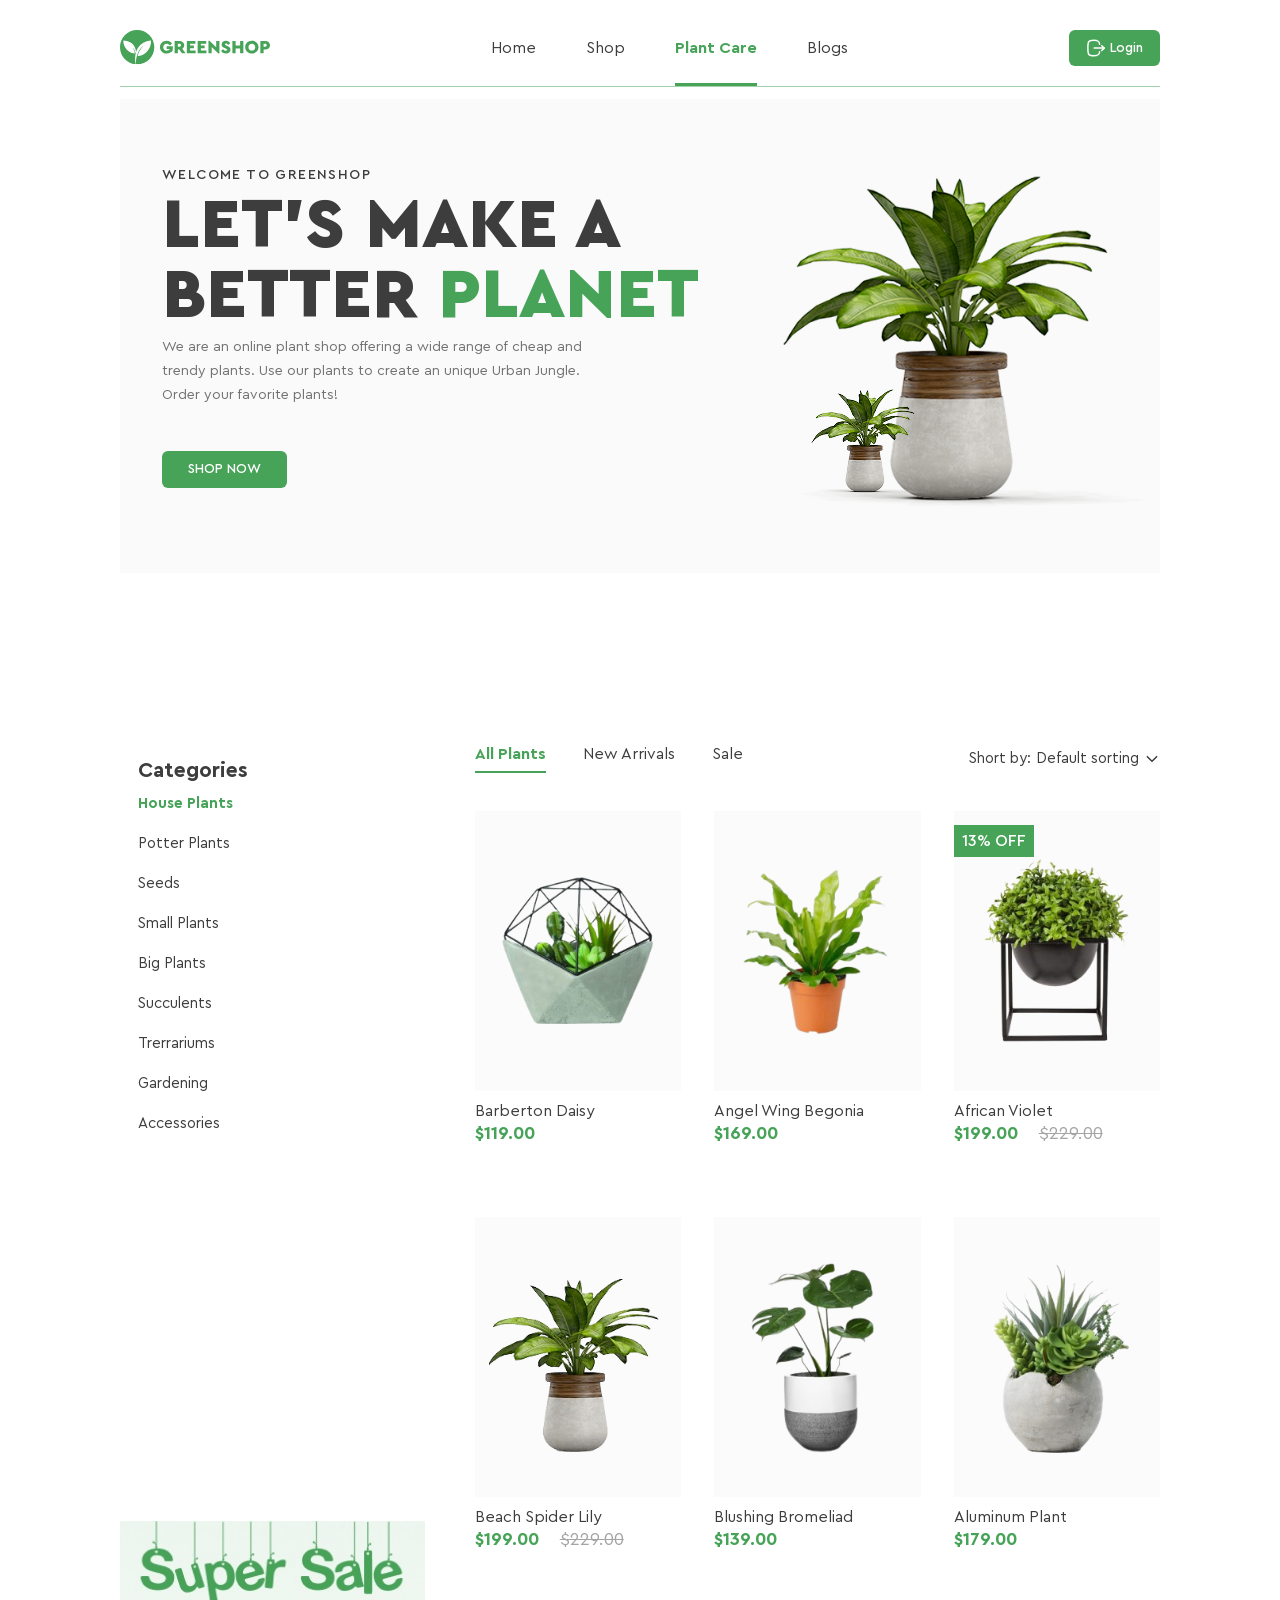
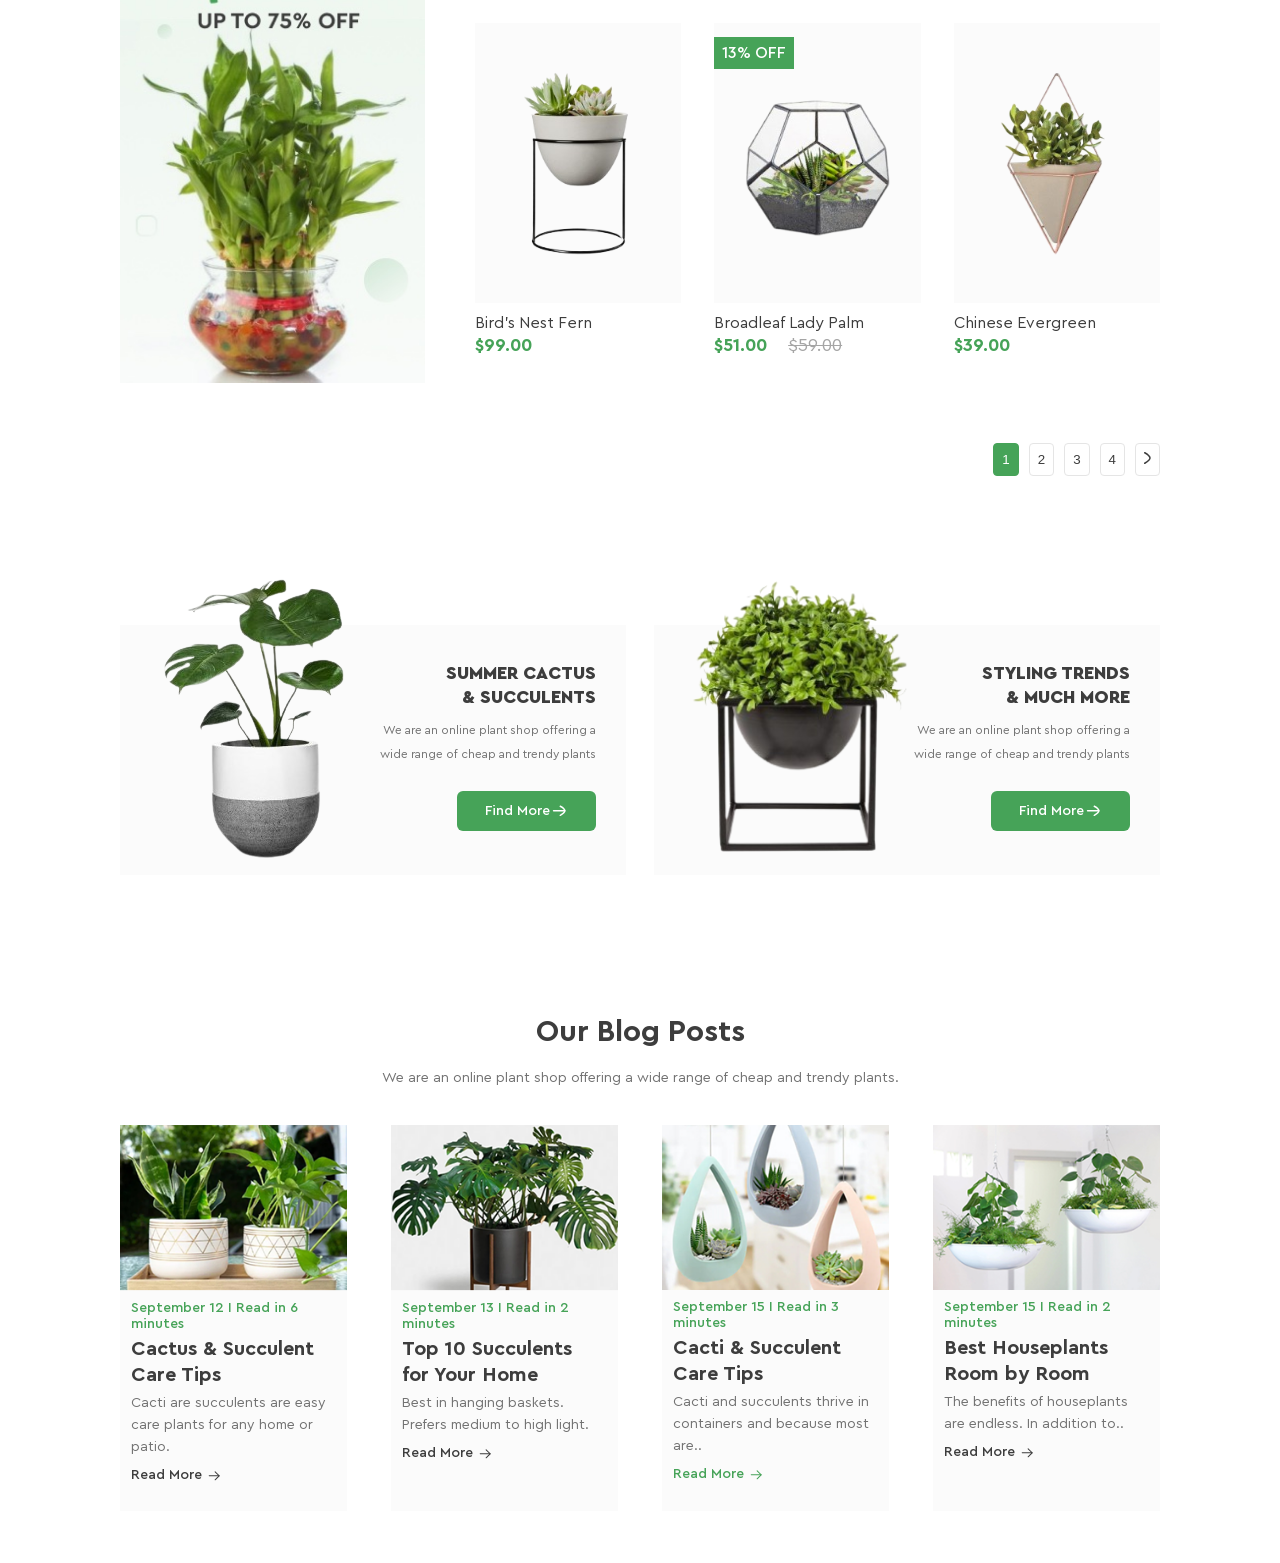
==== commit 4ee20453: "Button" ====
--- a/index.html
+++ b/index.html
@@ -129,15 +129,25 @@
                 <div class="product-grid">
                     <div class="product-card">
                         <div class="product-image"><img src="./images/1 (3).png" alt="Plant">
-                            <div class="product-actions">
-                                <button class="action-btn cart-btn" aria-label="Add to cart">
-                                    <svg xmlns="http://www.w3.org/2000/svg" width="20" height="20" viewBox="0 0 20 20" fill="none"><g clip-path="url(#clip0_2_1949)"><path d="M14.294 16.8745H8.24077C5.65655 16.8745 3.55412 14.7721 3.55412 12.1879V7.38405C3.55412 4.98175 2.35676 2.75813 0.351225 1.4358C-0.00894369 1.19834 -0.108379 0.713895 0.129078 0.353726C0.366535 -0.00648163 0.850939 -0.105956 1.21119 0.131579C2.35606 0.886442 3.28487 1.88204 3.94905 3.02832C4.09258 3.18911 5.24995 4.41584 7.14726 4.41584H16.142C18.596 4.36995 20.5168 6.83267 19.8752 9.20138L18.8397 13.3284C18.3159 15.4163 16.4466 16.8745 14.294 16.8745ZM4.91926 5.53677C5.04912 6.1367 5.11634 6.7553 5.11634 7.38405V12.1879C5.11634 13.9107 6.51796 15.3123 8.24077 15.3123H14.294C15.7291 15.3123 16.9752 14.3401 17.3245 12.9482L18.3599 8.82121C18.7412 7.41373 17.5997 5.95084 16.142 5.97806H7.14722C6.28913 5.97806 5.54224 5.79305 4.91926 5.53677ZM7.85021 19.0226C7.85021 18.4833 7.41307 18.0462 6.87383 18.0462C5.57828 18.0978 5.57942 19.9479 6.87383 19.999C7.41307 19.999 7.85021 19.5618 7.85021 19.0226ZM15.6222 19.0226C15.6222 18.4833 15.1851 18.0462 14.6459 18.0462C13.3503 18.0978 13.3514 19.9479 14.6459 19.999C15.1851 19.999 15.6222 19.5618 15.6222 19.0226ZM16.9231 8.32138C16.9231 7.88998 16.5734 7.54027 16.142 7.54027H7.45966C6.42329 7.58152 6.42407 9.0616 7.45966 9.10249H16.142C16.5734 9.10249 16.9231 8.75279 16.9231 8.32138Z" fill="currentColor"/></g></svg>
-                                </button>
-                                <button class="action-btn" aria-label="Add to favorites">
-                                    <svg xmlns="http://www.w3.org/2000/svg" width="20" height="20" viewBox="0 0 20 20" fill="none"><path d="M10 18.8873C9.71527 18.8873 9.44077 18.7842 9.22684 18.5968C8.41888 17.8903 7.63992 17.2264 6.95267 16.6408L6.94916 16.6377C4.93423 14.9207 3.19427 13.4378 1.98364 11.9771C0.630341 10.3441 0 8.79578 0 7.10434C0 5.46097 0.563507 3.94485 1.58661 2.83508C2.62192 1.71219 4.04251 1.09375 5.58716 1.09375C6.74164 1.09375 7.79892 1.45874 8.72955 2.1785C9.19922 2.54181 9.62494 2.98645 10 3.5051C10.3752 2.98645 10.8008 2.54181 11.2706 2.1785C12.2012 1.45874 13.2585 1.09375 14.413 1.09375C15.9575 1.09375 17.3782 1.71219 18.4135 2.83508C19.4366 3.94485 20 5.46097 20 7.10434C20 8.79578 19.3698 10.3441 18.0165 11.9769C16.8059 13.4378 15.0661 14.9205 13.0515 16.6374C12.363 17.224 11.5828 17.8889 10.773 18.5971C10.5592 18.7842 10.2846 18.8873 10 18.8873ZM5.58716 2.26532C4.37363 2.26532 3.25882 2.74963 2.44781 3.62915C1.62476 4.52194 1.17142 5.75607 1.17142 7.10434C1.17142 8.52692 1.70013 9.79919 2.88559 11.2296C4.03137 12.6122 5.73563 14.0645 7.70889 15.7462L7.71255 15.7492C8.4024 16.3371 9.18442 17.0036 9.99832 17.7153C10.8171 17.0023 11.6003 16.3347 12.2916 15.7458C14.2647 14.0642 15.9688 12.6122 17.1146 11.2296C18.2999 9.79919 18.8286 8.52692 18.8286 7.10434C18.8286 5.75607 18.3752 4.52194 17.5522 3.62915C16.7413 2.74963 15.6264 2.26532 14.413 2.26532Z" fill="currentColor"/></svg>
-                                </button>
-                                <button class="action-btn" aria-label="Search">
-                                    <svg xmlns="http://www.w3.org/2000/svg" width="20" height="20" viewBox="0 0 20 20" fill="none"><g clip-path="url(#clip0_2_1953)"><path d="M14.5656 16.0023C10.5704 19.1859 4.98549 18.3049 2.02729 14.6536C-0.827886 11.1285 -0.64932 6.04314 2.44811 2.82458C5.64856 -0.50074 10.6802 -0.944658 14.3277 1.78316C15.6345 2.76027 16.6104 4.00337 17.246 5.50807C17.8853 7.02151 18.0795 8.59614 17.8578 10.2201C17.6368 11.8365 16.9918 13.2769 15.9423 14.6212C16.0272 14.6767 16.1178 14.7167 16.1827 14.7816C17.3365 15.9305 18.4859 17.0836 19.6397 18.2325C19.9132 18.5047 20.0493 18.8218 19.9682 19.204C19.8071 19.9644 18.9018 20.2579 18.3211 19.7359C18.0489 19.4918 17.7985 19.2227 17.54 18.9642C16.5923 18.0171 15.6451 17.0693 14.6973 16.1221C14.658 16.0847 14.6168 16.0497 14.5656 16.0023ZM15.9529 8.98636C15.9629 5.12659 12.8468 2.00605 8.97825 2.00043C5.12035 1.99481 2.00669 5.09037 1.98983 8.94765C1.97297 12.8168 5.08289 15.9461 8.96326 15.9642C12.8055 15.9823 15.9429 12.8499 15.9529 8.98636Z" fill="currentColor"/></g></svg>
+                           <div class="product-actions">
+                                <button class="action-btn cart-btn" aria-label="Add to cart">
+                                    <svg xmlns="http://www.w3.org/2000/svg" width="20" height="20" viewBox="0 0 20 20" fill="none">
+                                        <g clip-path="url(#clip0_2_1949)">
+                                            <path d="M14.294 16.8745H8.24077C5.65655 16.8745 3.55412 14.7721 3.55412 12.1879V7.38405C3.55412 4.98175 2.35676 2.75813 0.351225 1.4358C-0.00894369 1.19834 -0.108379 0.713895 0.129078 0.353726C0.366535 -0.00648163 0.850939 -0.105956 1.21119 0.131579C2.35606 0.886442 3.28487 1.88204 3.94905 3.02832C4.09258 3.18911 5.24995 4.41584 7.14726 4.41584H16.142C18.596 4.36995 20.5168 6.83267 19.8752 9.20138L18.8397 13.3284C18.3159 15.4163 16.4466 16.8745 14.294 16.8745ZM4.91926 5.53677C5.04912 6.1367 5.11634 6.7553 5.11634 7.38405V12.1879C5.11634 13.9107 6.51796 15.3123 8.24077 15.3123H14.294C15.7291 15.3123 16.9752 14.3401 17.3245 12.9482L18.3599 8.82121C18.7412 7.41373 17.5997 5.95084 16.142 5.97806H7.14722C6.28913 5.97806 5.54224 5.79305 4.91926 5.53677ZM7.85021 19.0226C7.85021 18.4833 7.41307 18.0462 6.87383 18.0462C5.57828 18.0978 5.57942 19.9479 6.87383 19.999C7.41307 19.999 7.85021 19.5618 7.85021 19.0226ZM15.6222 19.0226C15.6222 18.4833 15.1851 18.0462 14.6459 18.0462C13.3503 18.0978 13.3514 19.9479 14.6459 19.999C15.1851 19.999 15.6222 19.5618 15.6222 19.0226ZM16.9231 8.32138C16.9231 7.88998 16.5734 7.54027 16.142 7.54027H7.45966C6.42329 7.58152 6.42407 9.0616 7.45966 9.10249H16.142C16.5734 9.10249 16.9231 8.75279 16.9231 8.32138Z" fill="currentColor"/>
+                                        </g>
+                                    </svg>
+                                </button>
+                                <button class="action-btn" aria-label="Add to favorites">
+                                    <svg xmlns="http://www.w3.org/2000/svg" width="20" height="20" viewBox="0 -1 20 22" fill="none">
+                                        <path d="M10 17.7936C9.71527 17.7936 9.44077 17.6904 9.22684 17.5031C8.41888 16.7966 7.63992 16.1327 6.95267 15.547L6.94916 15.544C4.93423 13.8269 3.19427 12.3441 1.98364 10.8833C0.630341 9.25034 0 7.70203 0 6.01059C0 4.36722 0.563507 2.8511 1.58661 1.74133C2.62192 0.618439 4.04251 0 5.58716 0C6.74164 0 7.79892 0.36499 8.72955 1.08475C9.19922 1.44806 9.62494 1.8927 10 2.41135C10.3752 1.8927 10.8008 1.44806 11.2706 1.08475C12.2012 0.36499 13.2585 0 14.413 0C15.9575 0 17.3782 0.618439 18.4135 1.74133C19.4366 2.8511 20 4.36722 20 6.01059C20 7.70203 19.3698 9.25034 18.0165 10.8832C16.8059 12.3441 15.0661 13.8268 13.0515 15.5437C12.363 16.1302 11.5828 16.7952 10.773 17.5034C10.5592 17.6904 10.2846 17.7936 10 17.7936ZM5.58716 1.17157C4.37363 1.17157 3.25882 1.65588 2.44781 2.5354C1.62476 3.42819 1.17142 4.66232 1.17142 6.01059C1.17142 7.43317 1.70013 8.70544 2.88559 10.1358C4.03137 11.5184 5.73563 12.9707 7.70889 14.6524L7.71255 14.6555C8.4024 15.2434 9.18442 15.9099 9.99832 16.6216C10.8171 15.9085 11.6003 15.2409 12.2916 14.6521C14.2647 12.9704 15.9688 11.5184 17.1146 10.1358C18.2999 8.70544 18.8286 7.43317 18.8286 6.01059C18.8286 4.66232 18.3752 3.42819 17.5522 2.5354C16.7413 1.65588 15.6264 1.17157 14.413 1.17157C13.524 1.17157 12.7078 1.45416 11.9872 2.01141C11.3449 2.50824 10.8975 3.13629 10.6352 3.57574C10.5003 3.80173 10.2629 3.93661 10 3.93661C9.73709 3.93661 9.49966 3.80173 9.36478 3.57574C9.10263 3.13629 8.65524 2.50824 8.01285 2.01141C7.29218 1.45416 6.47598 1.17157 5.58716 1.17157Z" fill="currentColor"/>
+                                    </svg>
+                                </button>
+                                <button class="action-btn" aria-label="Search">
+                                    <svg xmlns="http://www.w3.org/2000/svg" width="20" height="20" viewBox="0 0 22 20" fill="none">
+                                        <g clip-path="url(#clip0_2_1953)">
+                                            <path d="M14.5656 16.0023C10.5704 19.1859 4.98549 18.3049 2.02729 14.6536C-0.827886 11.1285 -0.64932 6.04314 2.44811 2.82458C5.64856 -0.50074 10.6802 -0.944658 14.3277 1.78316C15.6345 2.76027 16.6104 4.00337 17.246 5.50807C17.8853 7.02151 18.0795 8.59614 17.8578 10.2201C17.6368 11.8365 16.9918 13.2769 15.9423 14.6212C16.0272 14.6767 16.1178 14.7167 16.1827 14.7816C17.3365 15.9305 18.4859 17.0836 19.6397 18.2325C19.9132 18.5047 20.0493 18.8218 19.9682 19.204C19.8071 19.9644 18.9018 20.2579 18.3211 19.7359C18.0489 19.4918 17.7985 19.2227 17.54 18.9642C16.5923 18.0171 15.6451 17.0693 14.6973 16.1221C14.658 16.0847 14.6168 16.0497 14.5656 16.0023ZM15.9529 8.98636C15.9629 5.12659 12.8468 2.00605 8.97825 2.00043C5.12035 1.99481 2.00669 5.09037 1.98983 8.94765C1.97297 12.8168 5.08289 15.9461 8.96326 15.9642C12.8055 15.9823 15.9429 12.8499 15.9529 8.98636Z" fill="currentColor"/>
+                                        </g>
+                                    </svg>
                                 </button>
                             </div>
                         </div>
@@ -146,15 +156,25 @@
                     </div>
                     <div class="product-card">
                         <div class="product-image"><img src="./images/2 (3).png" alt="Plant">
-                              <div class="product-actions">
-                                <button class="action-btn cart-btn" aria-label="Add to cart">
-                                    <svg xmlns="http://www.w3.org/2000/svg" width="20" height="20" viewBox="0 0 20 20" fill="none"><g clip-path="url(#clip0_2_1949)"><path d="M14.294 16.8745H8.24077C5.65655 16.8745 3.55412 14.7721 3.55412 12.1879V7.38405C3.55412 4.98175 2.35676 2.75813 0.351225 1.4358C-0.00894369 1.19834 -0.108379 0.713895 0.129078 0.353726C0.366535 -0.00648163 0.850939 -0.105956 1.21119 0.131579C2.35606 0.886442 3.28487 1.88204 3.94905 3.02832C4.09258 3.18911 5.24995 4.41584 7.14726 4.41584H16.142C18.596 4.36995 20.5168 6.83267 19.8752 9.20138L18.8397 13.3284C18.3159 15.4163 16.4466 16.8745 14.294 16.8745ZM4.91926 5.53677C5.04912 6.1367 5.11634 6.7553 5.11634 7.38405V12.1879C5.11634 13.9107 6.51796 15.3123 8.24077 15.3123H14.294C15.7291 15.3123 16.9752 14.3401 17.3245 12.9482L18.3599 8.82121C18.7412 7.41373 17.5997 5.95084 16.142 5.97806H7.14722C6.28913 5.97806 5.54224 5.79305 4.91926 5.53677ZM7.85021 19.0226C7.85021 18.4833 7.41307 18.0462 6.87383 18.0462C5.57828 18.0978 5.57942 19.9479 6.87383 19.999C7.41307 19.999 7.85021 19.5618 7.85021 19.0226ZM15.6222 19.0226C15.6222 18.4833 15.1851 18.0462 14.6459 18.0462C13.3503 18.0978 13.3514 19.9479 14.6459 19.999C15.1851 19.999 15.6222 19.5618 15.6222 19.0226ZM16.9231 8.32138C16.9231 7.88998 16.5734 7.54027 16.142 7.54027H7.45966C6.42329 7.58152 6.42407 9.0616 7.45966 9.10249H16.142C16.5734 9.10249 16.9231 8.75279 16.9231 8.32138Z" fill="currentColor"/></g></svg>
-                                </button>
-                                <button class="action-btn" aria-label="Add to favorites">
-                                    <svg xmlns="http://www.w3.org/2000/svg" width="20" height="20" viewBox="0 0 20 20" fill="none"><path d="M10 18.8873C9.71527 18.8873 9.44077 18.7842 9.22684 18.5968C8.41888 17.8903 7.63992 17.2264 6.95267 16.6408L6.94916 16.6377C4.93423 14.9207 3.19427 13.4378 1.98364 11.9771C0.630341 10.3441 0 8.79578 0 7.10434C0 5.46097 0.563507 3.94485 1.58661 2.83508C2.62192 1.71219 4.04251 1.09375 5.58716 1.09375C6.74164 1.09375 7.79892 1.45874 8.72955 2.1785C9.19922 2.54181 9.62494 2.98645 10 3.5051C10.3752 2.98645 10.8008 2.54181 11.2706 2.1785C12.2012 1.45874 13.2585 1.09375 14.413 1.09375C15.9575 1.09375 17.3782 1.71219 18.4135 2.83508C19.4366 3.94485 20 5.46097 20 7.10434C20 8.79578 19.3698 10.3441 18.0165 11.9769C16.8059 13.4378 15.0661 14.9205 13.0515 16.6374C12.363 17.224 11.5828 17.8889 10.773 18.5971C10.5592 18.7842 10.2846 18.8873 10 18.8873ZM5.58716 2.26532C4.37363 2.26532 3.25882 2.74963 2.44781 3.62915C1.62476 4.52194 1.17142 5.75607 1.17142 7.10434C1.17142 8.52692 1.70013 9.79919 2.88559 11.2296C4.03137 12.6122 5.73563 14.0645 7.70889 15.7462L7.71255 15.7492C8.4024 16.3371 9.18442 17.0036 9.99832 17.7153C10.8171 17.0023 11.6003 16.3347 12.2916 15.7458C14.2647 14.0642 15.9688 12.6122 17.1146 11.2296C18.2999 9.79919 18.8286 8.52692 18.8286 7.10434C18.8286 5.75607 18.3752 4.52194 17.5522 3.62915C16.7413 2.74963 15.6264 2.26532 14.413 2.26532Z" fill="currentColor"/></svg>
-                                </button>
-                                <button class="action-btn" aria-label="Search">
-                                    <svg xmlns="http://www.w3.org/2000/svg" width="20" height="20" viewBox="0 0 20 20" fill="none"><g clip-path="url(#clip0_2_1953)"><path d="M14.5656 16.0023C10.5704 19.1859 4.98549 18.3049 2.02729 14.6536C-0.827886 11.1285 -0.64932 6.04314 2.44811 2.82458C5.64856 -0.50074 10.6802 -0.944658 14.3277 1.78316C15.6345 2.76027 16.6104 4.00337 17.246 5.50807C17.8853 7.02151 18.0795 8.59614 17.8578 10.2201C17.6368 11.8365 16.9918 13.2769 15.9423 14.6212C16.0272 14.6767 16.1178 14.7167 16.1827 14.7816C17.3365 15.9305 18.4859 17.0836 19.6397 18.2325C19.9132 18.5047 20.0493 18.8218 19.9682 19.204C19.8071 19.9644 18.9018 20.2579 18.3211 19.7359C18.0489 19.4918 17.7985 19.2227 17.54 18.9642C16.5923 18.0171 15.6451 17.0693 14.6973 16.1221C14.658 16.0847 14.6168 16.0497 14.5656 16.0023ZM15.9529 8.98636C15.9629 5.12659 12.8468 2.00605 8.97825 2.00043C5.12035 1.99481 2.00669 5.09037 1.98983 8.94765C1.97297 12.8168 5.08289 15.9461 8.96326 15.9642C12.8055 15.9823 15.9429 12.8499 15.9529 8.98636Z" fill="currentColor"/></g></svg>
+                            <div class="product-actions">
+                                <button class="action-btn cart-btn" aria-label="Add to cart">
+                                    <svg xmlns="http://www.w3.org/2000/svg" width="20" height="20" viewBox="0 0 20 20" fill="none">
+                                        <g clip-path="url(#clip0_2_1949)">
+                                            <path d="M14.294 16.8745H8.24077C5.65655 16.8745 3.55412 14.7721 3.55412 12.1879V7.38405C3.55412 4.98175 2.35676 2.75813 0.351225 1.4358C-0.00894369 1.19834 -0.108379 0.713895 0.129078 0.353726C0.366535 -0.00648163 0.850939 -0.105956 1.21119 0.131579C2.35606 0.886442 3.28487 1.88204 3.94905 3.02832C4.09258 3.18911 5.24995 4.41584 7.14726 4.41584H16.142C18.596 4.36995 20.5168 6.83267 19.8752 9.20138L18.8397 13.3284C18.3159 15.4163 16.4466 16.8745 14.294 16.8745ZM4.91926 5.53677C5.04912 6.1367 5.11634 6.7553 5.11634 7.38405V12.1879C5.11634 13.9107 6.51796 15.3123 8.24077 15.3123H14.294C15.7291 15.3123 16.9752 14.3401 17.3245 12.9482L18.3599 8.82121C18.7412 7.41373 17.5997 5.95084 16.142 5.97806H7.14722C6.28913 5.97806 5.54224 5.79305 4.91926 5.53677ZM7.85021 19.0226C7.85021 18.4833 7.41307 18.0462 6.87383 18.0462C5.57828 18.0978 5.57942 19.9479 6.87383 19.999C7.41307 19.999 7.85021 19.5618 7.85021 19.0226ZM15.6222 19.0226C15.6222 18.4833 15.1851 18.0462 14.6459 18.0462C13.3503 18.0978 13.3514 19.9479 14.6459 19.999C15.1851 19.999 15.6222 19.5618 15.6222 19.0226ZM16.9231 8.32138C16.9231 7.88998 16.5734 7.54027 16.142 7.54027H7.45966C6.42329 7.58152 6.42407 9.0616 7.45966 9.10249H16.142C16.5734 9.10249 16.9231 8.75279 16.9231 8.32138Z" fill="currentColor"/>
+                                        </g>
+                                    </svg>
+                                </button>
+                                <button class="action-btn" aria-label="Add to favorites">
+                                    <svg xmlns="http://www.w3.org/2000/svg" width="20" height="20" viewBox="0 -1 20 22" fill="none">
+                                        <path d="M10 17.7936C9.71527 17.7936 9.44077 17.6904 9.22684 17.5031C8.41888 16.7966 7.63992 16.1327 6.95267 15.547L6.94916 15.544C4.93423 13.8269 3.19427 12.3441 1.98364 10.8833C0.630341 9.25034 0 7.70203 0 6.01059C0 4.36722 0.563507 2.8511 1.58661 1.74133C2.62192 0.618439 4.04251 0 5.58716 0C6.74164 0 7.79892 0.36499 8.72955 1.08475C9.19922 1.44806 9.62494 1.8927 10 2.41135C10.3752 1.8927 10.8008 1.44806 11.2706 1.08475C12.2012 0.36499 13.2585 0 14.413 0C15.9575 0 17.3782 0.618439 18.4135 1.74133C19.4366 2.8511 20 4.36722 20 6.01059C20 7.70203 19.3698 9.25034 18.0165 10.8832C16.8059 12.3441 15.0661 13.8268 13.0515 15.5437C12.363 16.1302 11.5828 16.7952 10.773 17.5034C10.5592 17.6904 10.2846 17.7936 10 17.7936ZM5.58716 1.17157C4.37363 1.17157 3.25882 1.65588 2.44781 2.5354C1.62476 3.42819 1.17142 4.66232 1.17142 6.01059C1.17142 7.43317 1.70013 8.70544 2.88559 10.1358C4.03137 11.5184 5.73563 12.9707 7.70889 14.6524L7.71255 14.6555C8.4024 15.2434 9.18442 15.9099 9.99832 16.6216C10.8171 15.9085 11.6003 15.2409 12.2916 14.6521C14.2647 12.9704 15.9688 11.5184 17.1146 10.1358C18.2999 8.70544 18.8286 7.43317 18.8286 6.01059C18.8286 4.66232 18.3752 3.42819 17.5522 2.5354C16.7413 1.65588 15.6264 1.17157 14.413 1.17157C13.524 1.17157 12.7078 1.45416 11.9872 2.01141C11.3449 2.50824 10.8975 3.13629 10.6352 3.57574C10.5003 3.80173 10.2629 3.93661 10 3.93661C9.73709 3.93661 9.49966 3.80173 9.36478 3.57574C9.10263 3.13629 8.65524 2.50824 8.01285 2.01141C7.29218 1.45416 6.47598 1.17157 5.58716 1.17157Z" fill="currentColor"/>
+                                    </svg>
+                                </button>
+                                <button class="action-btn" aria-label="Search">
+                                    <svg xmlns="http://www.w3.org/2000/svg" width="20" height="20" viewBox="0 0 22 20" fill="none">
+                                        <g clip-path="url(#clip0_2_1953)">
+                                            <path d="M14.5656 16.0023C10.5704 19.1859 4.98549 18.3049 2.02729 14.6536C-0.827886 11.1285 -0.64932 6.04314 2.44811 2.82458C5.64856 -0.50074 10.6802 -0.944658 14.3277 1.78316C15.6345 2.76027 16.6104 4.00337 17.246 5.50807C17.8853 7.02151 18.0795 8.59614 17.8578 10.2201C17.6368 11.8365 16.9918 13.2769 15.9423 14.6212C16.0272 14.6767 16.1178 14.7167 16.1827 14.7816C17.3365 15.9305 18.4859 17.0836 19.6397 18.2325C19.9132 18.5047 20.0493 18.8218 19.9682 19.204C19.8071 19.9644 18.9018 20.2579 18.3211 19.7359C18.0489 19.4918 17.7985 19.2227 17.54 18.9642C16.5923 18.0171 15.6451 17.0693 14.6973 16.1221C14.658 16.0847 14.6168 16.0497 14.5656 16.0023ZM15.9529 8.98636C15.9629 5.12659 12.8468 2.00605 8.97825 2.00043C5.12035 1.99481 2.00669 5.09037 1.98983 8.94765C1.97297 12.8168 5.08289 15.9461 8.96326 15.9642C12.8055 15.9823 15.9429 12.8499 15.9529 8.98636Z" fill="currentColor"/>
+                                        </g>
+                                    </svg>
                                 </button>
                             </div>
                         </div>
@@ -166,13 +186,23 @@
                             <div class="discount-badge">13% OFF</div>
                               <div class="product-actions">
                                 <button class="action-btn cart-btn" aria-label="Add to cart">
-                                    <svg xmlns="http://www.w3.org/2000/svg" width="20" height="20" viewBox="0 0 20 20" fill="none"><g clip-path="url(#clip0_2_1949)"><path d="M14.294 16.8745H8.24077C5.65655 16.8745 3.55412 14.7721 3.55412 12.1879V7.38405C3.55412 4.98175 2.35676 2.75813 0.351225 1.4358C-0.00894369 1.19834 -0.108379 0.713895 0.129078 0.353726C0.366535 -0.00648163 0.850939 -0.105956 1.21119 0.131579C2.35606 0.886442 3.28487 1.88204 3.94905 3.02832C4.09258 3.18911 5.24995 4.41584 7.14726 4.41584H16.142C18.596 4.36995 20.5168 6.83267 19.8752 9.20138L18.8397 13.3284C18.3159 15.4163 16.4466 16.8745 14.294 16.8745ZM4.91926 5.53677C5.04912 6.1367 5.11634 6.7553 5.11634 7.38405V12.1879C5.11634 13.9107 6.51796 15.3123 8.24077 15.3123H14.294C15.7291 15.3123 16.9752 14.3401 17.3245 12.9482L18.3599 8.82121C18.7412 7.41373 17.5997 5.95084 16.142 5.97806H7.14722C6.28913 5.97806 5.54224 5.79305 4.91926 5.53677ZM7.85021 19.0226C7.85021 18.4833 7.41307 18.0462 6.87383 18.0462C5.57828 18.0978 5.57942 19.9479 6.87383 19.999C7.41307 19.999 7.85021 19.5618 7.85021 19.0226ZM15.6222 19.0226C15.6222 18.4833 15.1851 18.0462 14.6459 18.0462C13.3503 18.0978 13.3514 19.9479 14.6459 19.999C15.1851 19.999 15.6222 19.5618 15.6222 19.0226ZM16.9231 8.32138C16.9231 7.88998 16.5734 7.54027 16.142 7.54027H7.45966C6.42329 7.58152 6.42407 9.0616 7.45966 9.10249H16.142C16.5734 9.10249 16.9231 8.75279 16.9231 8.32138Z" fill="currentColor"/></g></svg>
-                                </button>
-                                <button class="action-btn" aria-label="Add to favorites">
-                                    <svg xmlns="http://www.w3.org/2000/svg" width="20" height="20" viewBox="0 0 20 20" fill="none"><path d="M10 18.8873C9.71527 18.8873 9.44077 18.7842 9.22684 18.5968C8.41888 17.8903 7.63992 17.2264 6.95267 16.6408L6.94916 16.6377C4.93423 14.9207 3.19427 13.4378 1.98364 11.9771C0.630341 10.3441 0 8.79578 0 7.10434C0 5.46097 0.563507 3.94485 1.58661 2.83508C2.62192 1.71219 4.04251 1.09375 5.58716 1.09375C6.74164 1.09375 7.79892 1.45874 8.72955 2.1785C9.19922 2.54181 9.62494 2.98645 10 3.5051C10.3752 2.98645 10.8008 2.54181 11.2706 2.1785C12.2012 1.45874 13.2585 1.09375 14.413 1.09375C15.9575 1.09375 17.3782 1.71219 18.4135 2.83508C19.4366 3.94485 20 5.46097 20 7.10434C20 8.79578 19.3698 10.3441 18.0165 11.9769C16.8059 13.4378 15.0661 14.9205 13.0515 16.6374C12.363 17.224 11.5828 17.8889 10.773 18.5971C10.5592 18.7842 10.2846 18.8873 10 18.8873ZM5.58716 2.26532C4.37363 2.26532 3.25882 2.74963 2.44781 3.62915C1.62476 4.52194 1.17142 5.75607 1.17142 7.10434C1.17142 8.52692 1.70013 9.79919 2.88559 11.2296C4.03137 12.6122 5.73563 14.0645 7.70889 15.7462L7.71255 15.7492C8.4024 16.3371 9.18442 17.0036 9.99832 17.7153C10.8171 17.0023 11.6003 16.3347 12.2916 15.7458C14.2647 14.0642 15.9688 12.6122 17.1146 11.2296C18.2999 9.79919 18.8286 8.52692 18.8286 7.10434C18.8286 5.75607 18.3752 4.52194 17.5522 3.62915C16.7413 2.74963 15.6264 2.26532 14.413 2.26532Z" fill="currentColor"/></svg>
-                                </button>
-                                <button class="action-btn" aria-label="Search">
-                                    <svg xmlns="http://www.w3.org/2000/svg" width="20" height="20" viewBox="0 0 20 20" fill="none"><g clip-path="url(#clip0_2_1953)"><path d="M14.5656 16.0023C10.5704 19.1859 4.98549 18.3049 2.02729 14.6536C-0.827886 11.1285 -0.64932 6.04314 2.44811 2.82458C5.64856 -0.50074 10.6802 -0.944658 14.3277 1.78316C15.6345 2.76027 16.6104 4.00337 17.246 5.50807C17.8853 7.02151 18.0795 8.59614 17.8578 10.2201C17.6368 11.8365 16.9918 13.2769 15.9423 14.6212C16.0272 14.6767 16.1178 14.7167 16.1827 14.7816C17.3365 15.9305 18.4859 17.0836 19.6397 18.2325C19.9132 18.5047 20.0493 18.8218 19.9682 19.204C19.8071 19.9644 18.9018 20.2579 18.3211 19.7359C18.0489 19.4918 17.7985 19.2227 17.54 18.9642C16.5923 18.0171 15.6451 17.0693 14.6973 16.1221C14.658 16.0847 14.6168 16.0497 14.5656 16.0023ZM15.9529 8.98636C15.9629 5.12659 12.8468 2.00605 8.97825 2.00043C5.12035 1.99481 2.00669 5.09037 1.98983 8.94765C1.97297 12.8168 5.08289 15.9461 8.96326 15.9642C12.8055 15.9823 15.9429 12.8499 15.9529 8.98636Z" fill="currentColor"/></g></svg>
+                                    <svg xmlns="http://www.w3.org/2000/svg" width="20" height="20" viewBox="0 0 20 20" fill="none">
+                                        <g clip-path="url(#clip0_2_1949)">
+                                            <path d="M14.294 16.8745H8.24077C5.65655 16.8745 3.55412 14.7721 3.55412 12.1879V7.38405C3.55412 4.98175 2.35676 2.75813 0.351225 1.4358C-0.00894369 1.19834 -0.108379 0.713895 0.129078 0.353726C0.366535 -0.00648163 0.850939 -0.105956 1.21119 0.131579C2.35606 0.886442 3.28487 1.88204 3.94905 3.02832C4.09258 3.18911 5.24995 4.41584 7.14726 4.41584H16.142C18.596 4.36995 20.5168 6.83267 19.8752 9.20138L18.8397 13.3284C18.3159 15.4163 16.4466 16.8745 14.294 16.8745ZM4.91926 5.53677C5.04912 6.1367 5.11634 6.7553 5.11634 7.38405V12.1879C5.11634 13.9107 6.51796 15.3123 8.24077 15.3123H14.294C15.7291 15.3123 16.9752 14.3401 17.3245 12.9482L18.3599 8.82121C18.7412 7.41373 17.5997 5.95084 16.142 5.97806H7.14722C6.28913 5.97806 5.54224 5.79305 4.91926 5.53677ZM7.85021 19.0226C7.85021 18.4833 7.41307 18.0462 6.87383 18.0462C5.57828 18.0978 5.57942 19.9479 6.87383 19.999C7.41307 19.999 7.85021 19.5618 7.85021 19.0226ZM15.6222 19.0226C15.6222 18.4833 15.1851 18.0462 14.6459 18.0462C13.3503 18.0978 13.3514 19.9479 14.6459 19.999C15.1851 19.999 15.6222 19.5618 15.6222 19.0226ZM16.9231 8.32138C16.9231 7.88998 16.5734 7.54027 16.142 7.54027H7.45966C6.42329 7.58152 6.42407 9.0616 7.45966 9.10249H16.142C16.5734 9.10249 16.9231 8.75279 16.9231 8.32138Z" fill="currentColor"/>
+                                        </g>
+                                    </svg>
+                                </button>
+                                <button class="action-btn" aria-label="Add to favorites">
+                                    <svg xmlns="http://www.w3.org/2000/svg" width="20" height="20" viewBox="0 -1 20 22" fill="none">
+                                        <path d="M10 17.7936C9.71527 17.7936 9.44077 17.6904 9.22684 17.5031C8.41888 16.7966 7.63992 16.1327 6.95267 15.547L6.94916 15.544C4.93423 13.8269 3.19427 12.3441 1.98364 10.8833C0.630341 9.25034 0 7.70203 0 6.01059C0 4.36722 0.563507 2.8511 1.58661 1.74133C2.62192 0.618439 4.04251 0 5.58716 0C6.74164 0 7.79892 0.36499 8.72955 1.08475C9.19922 1.44806 9.62494 1.8927 10 2.41135C10.3752 1.8927 10.8008 1.44806 11.2706 1.08475C12.2012 0.36499 13.2585 0 14.413 0C15.9575 0 17.3782 0.618439 18.4135 1.74133C19.4366 2.8511 20 4.36722 20 6.01059C20 7.70203 19.3698 9.25034 18.0165 10.8832C16.8059 12.3441 15.0661 13.8268 13.0515 15.5437C12.363 16.1302 11.5828 16.7952 10.773 17.5034C10.5592 17.6904 10.2846 17.7936 10 17.7936ZM5.58716 1.17157C4.37363 1.17157 3.25882 1.65588 2.44781 2.5354C1.62476 3.42819 1.17142 4.66232 1.17142 6.01059C1.17142 7.43317 1.70013 8.70544 2.88559 10.1358C4.03137 11.5184 5.73563 12.9707 7.70889 14.6524L7.71255 14.6555C8.4024 15.2434 9.18442 15.9099 9.99832 16.6216C10.8171 15.9085 11.6003 15.2409 12.2916 14.6521C14.2647 12.9704 15.9688 11.5184 17.1146 10.1358C18.2999 8.70544 18.8286 7.43317 18.8286 6.01059C18.8286 4.66232 18.3752 3.42819 17.5522 2.5354C16.7413 1.65588 15.6264 1.17157 14.413 1.17157C13.524 1.17157 12.7078 1.45416 11.9872 2.01141C11.3449 2.50824 10.8975 3.13629 10.6352 3.57574C10.5003 3.80173 10.2629 3.93661 10 3.93661C9.73709 3.93661 9.49966 3.80173 9.36478 3.57574C9.10263 3.13629 8.65524 2.50824 8.01285 2.01141C7.29218 1.45416 6.47598 1.17157 5.58716 1.17157Z" fill="currentColor"/>
+                                    </svg>
+                                </button>
+                                <button class="action-btn" aria-label="Search">
+                                    <svg xmlns="http://www.w3.org/2000/svg" width="20" height="20" viewBox="0 0 22 20" fill="none">
+                                        <g clip-path="url(#clip0_2_1953)">
+                                            <path d="M14.5656 16.0023C10.5704 19.1859 4.98549 18.3049 2.02729 14.6536C-0.827886 11.1285 -0.64932 6.04314 2.44811 2.82458C5.64856 -0.50074 10.6802 -0.944658 14.3277 1.78316C15.6345 2.76027 16.6104 4.00337 17.246 5.50807C17.8853 7.02151 18.0795 8.59614 17.8578 10.2201C17.6368 11.8365 16.9918 13.2769 15.9423 14.6212C16.0272 14.6767 16.1178 14.7167 16.1827 14.7816C17.3365 15.9305 18.4859 17.0836 19.6397 18.2325C19.9132 18.5047 20.0493 18.8218 19.9682 19.204C19.8071 19.9644 18.9018 20.2579 18.3211 19.7359C18.0489 19.4918 17.7985 19.2227 17.54 18.9642C16.5923 18.0171 15.6451 17.0693 14.6973 16.1221C14.658 16.0847 14.6168 16.0497 14.5656 16.0023ZM15.9529 8.98636C15.9629 5.12659 12.8468 2.00605 8.97825 2.00043C5.12035 1.99481 2.00669 5.09037 1.98983 8.94765C1.97297 12.8168 5.08289 15.9461 8.96326 15.9642C12.8055 15.9823 15.9429 12.8499 15.9529 8.98636Z" fill="currentColor"/>
+                                        </g>
+                                    </svg>
                                 </button>
                             </div>
                         </div>
@@ -181,16 +211,25 @@
                     </div>
                     <div class="product-card">
                         <div class="product-image"><img src="./images/4 (3).png" alt="Plant">
-                            <div class="discount-badge">13% OFF</div>
-                              <div class="product-actions">
-                                <button class="action-btn cart-btn" aria-label="Add to cart">
-                                    <svg xmlns="http://www.w3.org/2000/svg" width="20" height="20" viewBox="0 0 20 20" fill="none"><g clip-path="url(#clip0_2_1949)"><path d="M14.294 16.8745H8.24077C5.65655 16.8745 3.55412 14.7721 3.55412 12.1879V7.38405C3.55412 4.98175 2.35676 2.75813 0.351225 1.4358C-0.00894369 1.19834 -0.108379 0.713895 0.129078 0.353726C0.366535 -0.00648163 0.850939 -0.105956 1.21119 0.131579C2.35606 0.886442 3.28487 1.88204 3.94905 3.02832C4.09258 3.18911 5.24995 4.41584 7.14726 4.41584H16.142C18.596 4.36995 20.5168 6.83267 19.8752 9.20138L18.8397 13.3284C18.3159 15.4163 16.4466 16.8745 14.294 16.8745ZM4.91926 5.53677C5.04912 6.1367 5.11634 6.7553 5.11634 7.38405V12.1879C5.11634 13.9107 6.51796 15.3123 8.24077 15.3123H14.294C15.7291 15.3123 16.9752 14.3401 17.3245 12.9482L18.3599 8.82121C18.7412 7.41373 17.5997 5.95084 16.142 5.97806H7.14722C6.28913 5.97806 5.54224 5.79305 4.91926 5.53677ZM7.85021 19.0226C7.85021 18.4833 7.41307 18.0462 6.87383 18.0462C5.57828 18.0978 5.57942 19.9479 6.87383 19.999C7.41307 19.999 7.85021 19.5618 7.85021 19.0226ZM15.6222 19.0226C15.6222 18.4833 15.1851 18.0462 14.6459 18.0462C13.3503 18.0978 13.3514 19.9479 14.6459 19.999C15.1851 19.999 15.6222 19.5618 15.6222 19.0226ZM16.9231 8.32138C16.9231 7.88998 16.5734 7.54027 16.142 7.54027H7.45966C6.42329 7.58152 6.42407 9.0616 7.45966 9.10249H16.142C16.5734 9.10249 16.9231 8.75279 16.9231 8.32138Z" fill="currentColor"/></g></svg>
-                                </button>
-                                <button class="action-btn" aria-label="Add to favorites">
-                                    <svg xmlns="http://www.w3.org/2000/svg" width="20" height="20" viewBox="0 0 20 20" fill="none"><path d="M10 18.8873C9.71527 18.8873 9.44077 18.7842 9.22684 18.5968C8.41888 17.8903 7.63992 17.2264 6.95267 16.6408L6.94916 16.6377C4.93423 14.9207 3.19427 13.4378 1.98364 11.9771C0.630341 10.3441 0 8.79578 0 7.10434C0 5.46097 0.563507 3.94485 1.58661 2.83508C2.62192 1.71219 4.04251 1.09375 5.58716 1.09375C6.74164 1.09375 7.79892 1.45874 8.72955 2.1785C9.19922 2.54181 9.62494 2.98645 10 3.5051C10.3752 2.98645 10.8008 2.54181 11.2706 2.1785C12.2012 1.45874 13.2585 1.09375 14.413 1.09375C15.9575 1.09375 17.3782 1.71219 18.4135 2.83508C19.4366 3.94485 20 5.46097 20 7.10434C20 8.79578 19.3698 10.3441 18.0165 11.9769C16.8059 13.4378 15.0661 14.9205 13.0515 16.6374C12.363 17.224 11.5828 17.8889 10.773 18.5971C10.5592 18.7842 10.2846 18.8873 10 18.8873ZM5.58716 2.26532C4.37363 2.26532 3.25882 2.74963 2.44781 3.62915C1.62476 4.52194 1.17142 5.75607 1.17142 7.10434C1.17142 8.52692 1.70013 9.79919 2.88559 11.2296C4.03137 12.6122 5.73563 14.0645 7.70889 15.7462L7.71255 15.7492C8.4024 16.3371 9.18442 17.0036 9.99832 17.7153C10.8171 17.0023 11.6003 16.3347 12.2916 15.7458C14.2647 14.0642 15.9688 12.6122 17.1146 11.2296C18.2999 9.79919 18.8286 8.52692 18.8286 7.10434C18.8286 5.75607 18.3752 4.52194 17.5522 3.62915C16.7413 2.74963 15.6264 2.26532 14.413 2.26532Z" fill="currentColor"/></svg>
-                                </button>
-                                <button class="action-btn" aria-label="Search">
-                                    <svg xmlns="http://www.w3.org/2000/svg" width="20" height="20" viewBox="0 0 20 20" fill="none"><g clip-path="url(#clip0_2_1953)"><path d="M14.5656 16.0023C10.5704 19.1859 4.98549 18.3049 2.02729 14.6536C-0.827886 11.1285 -0.64932 6.04314 2.44811 2.82458C5.64856 -0.50074 10.6802 -0.944658 14.3277 1.78316C15.6345 2.76027 16.6104 4.00337 17.246 5.50807C17.8853 7.02151 18.0795 8.59614 17.8578 10.2201C17.6368 11.8365 16.9918 13.2769 15.9423 14.6212C16.0272 14.6767 16.1178 14.7167 16.1827 14.7816C17.3365 15.9305 18.4859 17.0836 19.6397 18.2325C19.9132 18.5047 20.0493 18.8218 19.9682 19.204C19.8071 19.9644 18.9018 20.2579 18.3211 19.7359C18.0489 19.4918 17.7985 19.2227 17.54 18.9642C16.5923 18.0171 15.6451 17.0693 14.6973 16.1221C14.658 16.0847 14.6168 16.0497 14.5656 16.0023ZM15.9529 8.98636C15.9629 5.12659 12.8468 2.00605 8.97825 2.00043C5.12035 1.99481 2.00669 5.09037 1.98983 8.94765C1.97297 12.8168 5.08289 15.9461 8.96326 15.9642C12.8055 15.9823 15.9429 12.8499 15.9529 8.98636Z" fill="currentColor"/></g></svg>
+                             <div class="product-actions">
+                                <button class="action-btn cart-btn" aria-label="Add to cart">
+                                    <svg xmlns="http://www.w3.org/2000/svg" width="20" height="20" viewBox="0 0 20 20" fill="none">
+                                        <g clip-path="url(#clip0_2_1949)">
+                                            <path d="M14.294 16.8745H8.24077C5.65655 16.8745 3.55412 14.7721 3.55412 12.1879V7.38405C3.55412 4.98175 2.35676 2.75813 0.351225 1.4358C-0.00894369 1.19834 -0.108379 0.713895 0.129078 0.353726C0.366535 -0.00648163 0.850939 -0.105956 1.21119 0.131579C2.35606 0.886442 3.28487 1.88204 3.94905 3.02832C4.09258 3.18911 5.24995 4.41584 7.14726 4.41584H16.142C18.596 4.36995 20.5168 6.83267 19.8752 9.20138L18.8397 13.3284C18.3159 15.4163 16.4466 16.8745 14.294 16.8745ZM4.91926 5.53677C5.04912 6.1367 5.11634 6.7553 5.11634 7.38405V12.1879C5.11634 13.9107 6.51796 15.3123 8.24077 15.3123H14.294C15.7291 15.3123 16.9752 14.3401 17.3245 12.9482L18.3599 8.82121C18.7412 7.41373 17.5997 5.95084 16.142 5.97806H7.14722C6.28913 5.97806 5.54224 5.79305 4.91926 5.53677ZM7.85021 19.0226C7.85021 18.4833 7.41307 18.0462 6.87383 18.0462C5.57828 18.0978 5.57942 19.9479 6.87383 19.999C7.41307 19.999 7.85021 19.5618 7.85021 19.0226ZM15.6222 19.0226C15.6222 18.4833 15.1851 18.0462 14.6459 18.0462C13.3503 18.0978 13.3514 19.9479 14.6459 19.999C15.1851 19.999 15.6222 19.5618 15.6222 19.0226ZM16.9231 8.32138C16.9231 7.88998 16.5734 7.54027 16.142 7.54027H7.45966C6.42329 7.58152 6.42407 9.0616 7.45966 9.10249H16.142C16.5734 9.10249 16.9231 8.75279 16.9231 8.32138Z" fill="currentColor"/>
+                                        </g>
+                                    </svg>
+                                </button>
+                                <button class="action-btn" aria-label="Add to favorites">
+                                    <svg xmlns="http://www.w3.org/2000/svg" width="20" height="20" viewBox="0 -1 20 22" fill="none">
+                                        <path d="M10 17.7936C9.71527 17.7936 9.44077 17.6904 9.22684 17.5031C8.41888 16.7966 7.63992 16.1327 6.95267 15.547L6.94916 15.544C4.93423 13.8269 3.19427 12.3441 1.98364 10.8833C0.630341 9.25034 0 7.70203 0 6.01059C0 4.36722 0.563507 2.8511 1.58661 1.74133C2.62192 0.618439 4.04251 0 5.58716 0C6.74164 0 7.79892 0.36499 8.72955 1.08475C9.19922 1.44806 9.62494 1.8927 10 2.41135C10.3752 1.8927 10.8008 1.44806 11.2706 1.08475C12.2012 0.36499 13.2585 0 14.413 0C15.9575 0 17.3782 0.618439 18.4135 1.74133C19.4366 2.8511 20 4.36722 20 6.01059C20 7.70203 19.3698 9.25034 18.0165 10.8832C16.8059 12.3441 15.0661 13.8268 13.0515 15.5437C12.363 16.1302 11.5828 16.7952 10.773 17.5034C10.5592 17.6904 10.2846 17.7936 10 17.7936ZM5.58716 1.17157C4.37363 1.17157 3.25882 1.65588 2.44781 2.5354C1.62476 3.42819 1.17142 4.66232 1.17142 6.01059C1.17142 7.43317 1.70013 8.70544 2.88559 10.1358C4.03137 11.5184 5.73563 12.9707 7.70889 14.6524L7.71255 14.6555C8.4024 15.2434 9.18442 15.9099 9.99832 16.6216C10.8171 15.9085 11.6003 15.2409 12.2916 14.6521C14.2647 12.9704 15.9688 11.5184 17.1146 10.1358C18.2999 8.70544 18.8286 7.43317 18.8286 6.01059C18.8286 4.66232 18.3752 3.42819 17.5522 2.5354C16.7413 1.65588 15.6264 1.17157 14.413 1.17157C13.524 1.17157 12.7078 1.45416 11.9872 2.01141C11.3449 2.50824 10.8975 3.13629 10.6352 3.57574C10.5003 3.80173 10.2629 3.93661 10 3.93661C9.73709 3.93661 9.49966 3.80173 9.36478 3.57574C9.10263 3.13629 8.65524 2.50824 8.01285 2.01141C7.29218 1.45416 6.47598 1.17157 5.58716 1.17157Z" fill="currentColor"/>
+                                    </svg>
+                                </button>
+                                <button class="action-btn" aria-label="Search">
+                                    <svg xmlns="http://www.w3.org/2000/svg" width="20" height="20" viewBox="0 0 22 20" fill="none">
+                                        <g clip-path="url(#clip0_2_1953)">
+                                            <path d="M14.5656 16.0023C10.5704 19.1859 4.98549 18.3049 2.02729 14.6536C-0.827886 11.1285 -0.64932 6.04314 2.44811 2.82458C5.64856 -0.50074 10.6802 -0.944658 14.3277 1.78316C15.6345 2.76027 16.6104 4.00337 17.246 5.50807C17.8853 7.02151 18.0795 8.59614 17.8578 10.2201C17.6368 11.8365 16.9918 13.2769 15.9423 14.6212C16.0272 14.6767 16.1178 14.7167 16.1827 14.7816C17.3365 15.9305 18.4859 17.0836 19.6397 18.2325C19.9132 18.5047 20.0493 18.8218 19.9682 19.204C19.8071 19.9644 18.9018 20.2579 18.3211 19.7359C18.0489 19.4918 17.7985 19.2227 17.54 18.9642C16.5923 18.0171 15.6451 17.0693 14.6973 16.1221C14.658 16.0847 14.6168 16.0497 14.5656 16.0023ZM15.9529 8.98636C15.9629 5.12659 12.8468 2.00605 8.97825 2.00043C5.12035 1.99481 2.00669 5.09037 1.98983 8.94765C1.97297 12.8168 5.08289 15.9461 8.96326 15.9642C12.8055 15.9823 15.9429 12.8499 15.9529 8.98636Z" fill="currentColor"/>
+                                        </g>
+                                    </svg>
                                 </button>
                             </div>
                         </div>
@@ -199,15 +238,25 @@
                     </div>
                     <div class="product-card">
                         <div class="product-image"><img src="./images/5 (3).png" alt="Plant">
-                              <div class="product-actions">
-                                <button class="action-btn cart-btn" aria-label="Add to cart">
-                                    <svg xmlns="http://www.w3.org/2000/svg" width="20" height="20" viewBox="0 0 20 20" fill="none"><g clip-path="url(#clip0_2_1949)"><path d="M14.294 16.8745H8.24077C5.65655 16.8745 3.55412 14.7721 3.55412 12.1879V7.38405C3.55412 4.98175 2.35676 2.75813 0.351225 1.4358C-0.00894369 1.19834 -0.108379 0.713895 0.129078 0.353726C0.366535 -0.00648163 0.850939 -0.105956 1.21119 0.131579C2.35606 0.886442 3.28487 1.88204 3.94905 3.02832C4.09258 3.18911 5.24995 4.41584 7.14726 4.41584H16.142C18.596 4.36995 20.5168 6.83267 19.8752 9.20138L18.8397 13.3284C18.3159 15.4163 16.4466 16.8745 14.294 16.8745ZM4.91926 5.53677C5.04912 6.1367 5.11634 6.7553 5.11634 7.38405V12.1879C5.11634 13.9107 6.51796 15.3123 8.24077 15.3123H14.294C15.7291 15.3123 16.9752 14.3401 17.3245 12.9482L18.3599 8.82121C18.7412 7.41373 17.5997 5.95084 16.142 5.97806H7.14722C6.28913 5.97806 5.54224 5.79305 4.91926 5.53677ZM7.85021 19.0226C7.85021 18.4833 7.41307 18.0462 6.87383 18.0462C5.57828 18.0978 5.57942 19.9479 6.87383 19.999C7.41307 19.999 7.85021 19.5618 7.85021 19.0226ZM15.6222 19.0226C15.6222 18.4833 15.1851 18.0462 14.6459 18.0462C13.3503 18.0978 13.3514 19.9479 14.6459 19.999C15.1851 19.999 15.6222 19.5618 15.6222 19.0226ZM16.9231 8.32138C16.9231 7.88998 16.5734 7.54027 16.142 7.54027H7.45966C6.42329 7.58152 6.42407 9.0616 7.45966 9.10249H16.142C16.5734 9.10249 16.9231 8.75279 16.9231 8.32138Z" fill="currentColor"/></g></svg>
-                                </button>
-                                <button class="action-btn" aria-label="Add to favorites">
-                                    <svg xmlns="http://www.w3.org/2000/svg" width="20" height="20" viewBox="0 0 20 20" fill="none"><path d="M10 18.8873C9.71527 18.8873 9.44077 18.7842 9.22684 18.5968C8.41888 17.8903 7.63992 17.2264 6.95267 16.6408L6.94916 16.6377C4.93423 14.9207 3.19427 13.4378 1.98364 11.9771C0.630341 10.3441 0 8.79578 0 7.10434C0 5.46097 0.563507 3.94485 1.58661 2.83508C2.62192 1.71219 4.04251 1.09375 5.58716 1.09375C6.74164 1.09375 7.79892 1.45874 8.72955 2.1785C9.19922 2.54181 9.62494 2.98645 10 3.5051C10.3752 2.98645 10.8008 2.54181 11.2706 2.1785C12.2012 1.45874 13.2585 1.09375 14.413 1.09375C15.9575 1.09375 17.3782 1.71219 18.4135 2.83508C19.4366 3.94485 20 5.46097 20 7.10434C20 8.79578 19.3698 10.3441 18.0165 11.9769C16.8059 13.4378 15.0661 14.9205 13.0515 16.6374C12.363 17.224 11.5828 17.8889 10.773 18.5971C10.5592 18.7842 10.2846 18.8873 10 18.8873ZM5.58716 2.26532C4.37363 2.26532 3.25882 2.74963 2.44781 3.62915C1.62476 4.52194 1.17142 5.75607 1.17142 7.10434C1.17142 8.52692 1.70013 9.79919 2.88559 11.2296C4.03137 12.6122 5.73563 14.0645 7.70889 15.7462L7.71255 15.7492C8.4024 16.3371 9.18442 17.0036 9.99832 17.7153C10.8171 17.0023 11.6003 16.3347 12.2916 15.7458C14.2647 14.0642 15.9688 12.6122 17.1146 11.2296C18.2999 9.79919 18.8286 8.52692 18.8286 7.10434C18.8286 5.75607 18.3752 4.52194 17.5522 3.62915C16.7413 2.74963 15.6264 2.26532 14.413 2.26532Z" fill="currentColor"/></svg>
-                                </button>
-                                <button class="action-btn" aria-label="Search">
-                                    <svg xmlns="http://www.w3.org/2000/svg" width="20" height="20" viewBox="0 0 20 20" fill="none"><g clip-path="url(#clip0_2_1953)"><path d="M14.5656 16.0023C10.5704 19.1859 4.98549 18.3049 2.02729 14.6536C-0.827886 11.1285 -0.64932 6.04314 2.44811 2.82458C5.64856 -0.50074 10.6802 -0.944658 14.3277 1.78316C15.6345 2.76027 16.6104 4.00337 17.246 5.50807C17.8853 7.02151 18.0795 8.59614 17.8578 10.2201C17.6368 11.8365 16.9918 13.2769 15.9423 14.6212C16.0272 14.6767 16.1178 14.7167 16.1827 14.7816C17.3365 15.9305 18.4859 17.0836 19.6397 18.2325C19.9132 18.5047 20.0493 18.8218 19.9682 19.204C19.8071 19.9644 18.9018 20.2579 18.3211 19.7359C18.0489 19.4918 17.7985 19.2227 17.54 18.9642C16.5923 18.0171 15.6451 17.0693 14.6973 16.1221C14.658 16.0847 14.6168 16.0497 14.5656 16.0023ZM15.9529 8.98636C15.9629 5.12659 12.8468 2.00605 8.97825 2.00043C5.12035 1.99481 2.00669 5.09037 1.98983 8.94765C1.97297 12.8168 5.08289 15.9461 8.96326 15.9642C12.8055 15.9823 15.9429 12.8499 15.9529 8.98636Z" fill="currentColor"/></g></svg>
+                               <div class="product-actions">
+                                <button class="action-btn cart-btn" aria-label="Add to cart">
+                                    <svg xmlns="http://www.w3.org/2000/svg" width="20" height="20" viewBox="0 0 20 20" fill="none">
+                                        <g clip-path="url(#clip0_2_1949)">
+                                            <path d="M14.294 16.8745H8.24077C5.65655 16.8745 3.55412 14.7721 3.55412 12.1879V7.38405C3.55412 4.98175 2.35676 2.75813 0.351225 1.4358C-0.00894369 1.19834 -0.108379 0.713895 0.129078 0.353726C0.366535 -0.00648163 0.850939 -0.105956 1.21119 0.131579C2.35606 0.886442 3.28487 1.88204 3.94905 3.02832C4.09258 3.18911 5.24995 4.41584 7.14726 4.41584H16.142C18.596 4.36995 20.5168 6.83267 19.8752 9.20138L18.8397 13.3284C18.3159 15.4163 16.4466 16.8745 14.294 16.8745ZM4.91926 5.53677C5.04912 6.1367 5.11634 6.7553 5.11634 7.38405V12.1879C5.11634 13.9107 6.51796 15.3123 8.24077 15.3123H14.294C15.7291 15.3123 16.9752 14.3401 17.3245 12.9482L18.3599 8.82121C18.7412 7.41373 17.5997 5.95084 16.142 5.97806H7.14722C6.28913 5.97806 5.54224 5.79305 4.91926 5.53677ZM7.85021 19.0226C7.85021 18.4833 7.41307 18.0462 6.87383 18.0462C5.57828 18.0978 5.57942 19.9479 6.87383 19.999C7.41307 19.999 7.85021 19.5618 7.85021 19.0226ZM15.6222 19.0226C15.6222 18.4833 15.1851 18.0462 14.6459 18.0462C13.3503 18.0978 13.3514 19.9479 14.6459 19.999C15.1851 19.999 15.6222 19.5618 15.6222 19.0226ZM16.9231 8.32138C16.9231 7.88998 16.5734 7.54027 16.142 7.54027H7.45966C6.42329 7.58152 6.42407 9.0616 7.45966 9.10249H16.142C16.5734 9.10249 16.9231 8.75279 16.9231 8.32138Z" fill="currentColor"/>
+                                        </g>
+                                    </svg>
+                                </button>
+                                <button class="action-btn" aria-label="Add to favorites">
+                                    <svg xmlns="http://www.w3.org/2000/svg" width="20" height="20" viewBox="0 -1 20 22" fill="none">
+                                        <path d="M10 17.7936C9.71527 17.7936 9.44077 17.6904 9.22684 17.5031C8.41888 16.7966 7.63992 16.1327 6.95267 15.547L6.94916 15.544C4.93423 13.8269 3.19427 12.3441 1.98364 10.8833C0.630341 9.25034 0 7.70203 0 6.01059C0 4.36722 0.563507 2.8511 1.58661 1.74133C2.62192 0.618439 4.04251 0 5.58716 0C6.74164 0 7.79892 0.36499 8.72955 1.08475C9.19922 1.44806 9.62494 1.8927 10 2.41135C10.3752 1.8927 10.8008 1.44806 11.2706 1.08475C12.2012 0.36499 13.2585 0 14.413 0C15.9575 0 17.3782 0.618439 18.4135 1.74133C19.4366 2.8511 20 4.36722 20 6.01059C20 7.70203 19.3698 9.25034 18.0165 10.8832C16.8059 12.3441 15.0661 13.8268 13.0515 15.5437C12.363 16.1302 11.5828 16.7952 10.773 17.5034C10.5592 17.6904 10.2846 17.7936 10 17.7936ZM5.58716 1.17157C4.37363 1.17157 3.25882 1.65588 2.44781 2.5354C1.62476 3.42819 1.17142 4.66232 1.17142 6.01059C1.17142 7.43317 1.70013 8.70544 2.88559 10.1358C4.03137 11.5184 5.73563 12.9707 7.70889 14.6524L7.71255 14.6555C8.4024 15.2434 9.18442 15.9099 9.99832 16.6216C10.8171 15.9085 11.6003 15.2409 12.2916 14.6521C14.2647 12.9704 15.9688 11.5184 17.1146 10.1358C18.2999 8.70544 18.8286 7.43317 18.8286 6.01059C18.8286 4.66232 18.3752 3.42819 17.5522 2.5354C16.7413 1.65588 15.6264 1.17157 14.413 1.17157C13.524 1.17157 12.7078 1.45416 11.9872 2.01141C11.3449 2.50824 10.8975 3.13629 10.6352 3.57574C10.5003 3.80173 10.2629 3.93661 10 3.93661C9.73709 3.93661 9.49966 3.80173 9.36478 3.57574C9.10263 3.13629 8.65524 2.50824 8.01285 2.01141C7.29218 1.45416 6.47598 1.17157 5.58716 1.17157Z" fill="currentColor"/>
+                                    </svg>
+                                </button>
+                                <button class="action-btn" aria-label="Search">
+                                    <svg xmlns="http://www.w3.org/2000/svg" width="20" height="20" viewBox="0 0 22 20" fill="none">
+                                        <g clip-path="url(#clip0_2_1953)">
+                                            <path d="M14.5656 16.0023C10.5704 19.1859 4.98549 18.3049 2.02729 14.6536C-0.827886 11.1285 -0.64932 6.04314 2.44811 2.82458C5.64856 -0.50074 10.6802 -0.944658 14.3277 1.78316C15.6345 2.76027 16.6104 4.00337 17.246 5.50807C17.8853 7.02151 18.0795 8.59614 17.8578 10.2201C17.6368 11.8365 16.9918 13.2769 15.9423 14.6212C16.0272 14.6767 16.1178 14.7167 16.1827 14.7816C17.3365 15.9305 18.4859 17.0836 19.6397 18.2325C19.9132 18.5047 20.0493 18.8218 19.9682 19.204C19.8071 19.9644 18.9018 20.2579 18.3211 19.7359C18.0489 19.4918 17.7985 19.2227 17.54 18.9642C16.5923 18.0171 15.6451 17.0693 14.6973 16.1221C14.658 16.0847 14.6168 16.0497 14.5656 16.0023ZM15.9529 8.98636C15.9629 5.12659 12.8468 2.00605 8.97825 2.00043C5.12035 1.99481 2.00669 5.09037 1.98983 8.94765C1.97297 12.8168 5.08289 15.9461 8.96326 15.9642C12.8055 15.9823 15.9429 12.8499 15.9529 8.98636Z" fill="currentColor"/>
+                                        </g>
+                                    </svg>
                                 </button>
                             </div>
                         </div>
@@ -216,15 +265,25 @@
                     </div>
                     <div class="product-card">
                         <div class="product-image"><img src="./images/6 (3).png" alt="Plant">
-                              <div class="product-actions">
-                                <button class="action-btn cart-btn" aria-label="Add to cart">
-                                    <svg xmlns="http://www.w3.org/2000/svg" width="20" height="20" viewBox="0 0 20 20" fill="none"><g clip-path="url(#clip0_2_1949)"><path d="M14.294 16.8745H8.24077C5.65655 16.8745 3.55412 14.7721 3.55412 12.1879V7.38405C3.55412 4.98175 2.35676 2.75813 0.351225 1.4358C-0.00894369 1.19834 -0.108379 0.713895 0.129078 0.353726C0.366535 -0.00648163 0.850939 -0.105956 1.21119 0.131579C2.35606 0.886442 3.28487 1.88204 3.94905 3.02832C4.09258 3.18911 5.24995 4.41584 7.14726 4.41584H16.142C18.596 4.36995 20.5168 6.83267 19.8752 9.20138L18.8397 13.3284C18.3159 15.4163 16.4466 16.8745 14.294 16.8745ZM4.91926 5.53677C5.04912 6.1367 5.11634 6.7553 5.11634 7.38405V12.1879C5.11634 13.9107 6.51796 15.3123 8.24077 15.3123H14.294C15.7291 15.3123 16.9752 14.3401 17.3245 12.9482L18.3599 8.82121C18.7412 7.41373 17.5997 5.95084 16.142 5.97806H7.14722C6.28913 5.97806 5.54224 5.79305 4.91926 5.53677ZM7.85021 19.0226C7.85021 18.4833 7.41307 18.0462 6.87383 18.0462C5.57828 18.0978 5.57942 19.9479 6.87383 19.999C7.41307 19.999 7.85021 19.5618 7.85021 19.0226ZM15.6222 19.0226C15.6222 18.4833 15.1851 18.0462 14.6459 18.0462C13.3503 18.0978 13.3514 19.9479 14.6459 19.999C15.1851 19.999 15.6222 19.5618 15.6222 19.0226ZM16.9231 8.32138C16.9231 7.88998 16.5734 7.54027 16.142 7.54027H7.45966C6.42329 7.58152 6.42407 9.0616 7.45966 9.10249H16.142C16.5734 9.10249 16.9231 8.75279 16.9231 8.32138Z" fill="currentColor"/></g></svg>
-                                </button>
-                                <button class="action-btn" aria-label="Add to favorites">
-                                    <svg xmlns="http://www.w3.org/2000/svg" width="20" height="20" viewBox="0 0 20 20" fill="none"><path d="M10 18.8873C9.71527 18.8873 9.44077 18.7842 9.22684 18.5968C8.41888 17.8903 7.63992 17.2264 6.95267 16.6408L6.94916 16.6377C4.93423 14.9207 3.19427 13.4378 1.98364 11.9771C0.630341 10.3441 0 8.79578 0 7.10434C0 5.46097 0.563507 3.94485 1.58661 2.83508C2.62192 1.71219 4.04251 1.09375 5.58716 1.09375C6.74164 1.09375 7.79892 1.45874 8.72955 2.1785C9.19922 2.54181 9.62494 2.98645 10 3.5051C10.3752 2.98645 10.8008 2.54181 11.2706 2.1785C12.2012 1.45874 13.2585 1.09375 14.413 1.09375C15.9575 1.09375 17.3782 1.71219 18.4135 2.83508C19.4366 3.94485 20 5.46097 20 7.10434C20 8.79578 19.3698 10.3441 18.0165 11.9769C16.8059 13.4378 15.0661 14.9205 13.0515 16.6374C12.363 17.224 11.5828 17.8889 10.773 18.5971C10.5592 18.7842 10.2846 18.8873 10 18.8873ZM5.58716 2.26532C4.37363 2.26532 3.25882 2.74963 2.44781 3.62915C1.62476 4.52194 1.17142 5.75607 1.17142 7.10434C1.17142 8.52692 1.70013 9.79919 2.88559 11.2296C4.03137 12.6122 5.73563 14.0645 7.70889 15.7462L7.71255 15.7492C8.4024 16.3371 9.18442 17.0036 9.99832 17.7153C10.8171 17.0023 11.6003 16.3347 12.2916 15.7458C14.2647 14.0642 15.9688 12.6122 17.1146 11.2296C18.2999 9.79919 18.8286 8.52692 18.8286 7.10434C18.8286 5.75607 18.3752 4.52194 17.5522 3.62915C16.7413 2.74963 15.6264 2.26532 14.413 2.26532Z" fill="currentColor"/></svg>
-                                </button>
-                                <button class="action-btn" aria-label="Search">
-                                    <svg xmlns="http://www.w3.org/2000/svg" width="20" height="20" viewBox="0 0 20 20" fill="none"><g clip-path="url(#clip0_2_1953)"><path d="M14.5656 16.0023C10.5704 19.1859 4.98549 18.3049 2.02729 14.6536C-0.827886 11.1285 -0.64932 6.04314 2.44811 2.82458C5.64856 -0.50074 10.6802 -0.944658 14.3277 1.78316C15.6345 2.76027 16.6104 4.00337 17.246 5.50807C17.8853 7.02151 18.0795 8.59614 17.8578 10.2201C17.6368 11.8365 16.9918 13.2769 15.9423 14.6212C16.0272 14.6767 16.1178 14.7167 16.1827 14.7816C17.3365 15.9305 18.4859 17.0836 19.6397 18.2325C19.9132 18.5047 20.0493 18.8218 19.9682 19.204C19.8071 19.9644 18.9018 20.2579 18.3211 19.7359C18.0489 19.4918 17.7985 19.2227 17.54 18.9642C16.5923 18.0171 15.6451 17.0693 14.6973 16.1221C14.658 16.0847 14.6168 16.0497 14.5656 16.0023ZM15.9529 8.98636C15.9629 5.12659 12.8468 2.00605 8.97825 2.00043C5.12035 1.99481 2.00669 5.09037 1.98983 8.94765C1.97297 12.8168 5.08289 15.9461 8.96326 15.9642C12.8055 15.9823 15.9429 12.8499 15.9529 8.98636Z" fill="currentColor"/></g></svg>
+                               <div class="product-actions">
+                                <button class="action-btn cart-btn" aria-label="Add to cart">
+                                    <svg xmlns="http://www.w3.org/2000/svg" width="20" height="20" viewBox="0 0 20 20" fill="none">
+                                        <g clip-path="url(#clip0_2_1949)">
+                                            <path d="M14.294 16.8745H8.24077C5.65655 16.8745 3.55412 14.7721 3.55412 12.1879V7.38405C3.55412 4.98175 2.35676 2.75813 0.351225 1.4358C-0.00894369 1.19834 -0.108379 0.713895 0.129078 0.353726C0.366535 -0.00648163 0.850939 -0.105956 1.21119 0.131579C2.35606 0.886442 3.28487 1.88204 3.94905 3.02832C4.09258 3.18911 5.24995 4.41584 7.14726 4.41584H16.142C18.596 4.36995 20.5168 6.83267 19.8752 9.20138L18.8397 13.3284C18.3159 15.4163 16.4466 16.8745 14.294 16.8745ZM4.91926 5.53677C5.04912 6.1367 5.11634 6.7553 5.11634 7.38405V12.1879C5.11634 13.9107 6.51796 15.3123 8.24077 15.3123H14.294C15.7291 15.3123 16.9752 14.3401 17.3245 12.9482L18.3599 8.82121C18.7412 7.41373 17.5997 5.95084 16.142 5.97806H7.14722C6.28913 5.97806 5.54224 5.79305 4.91926 5.53677ZM7.85021 19.0226C7.85021 18.4833 7.41307 18.0462 6.87383 18.0462C5.57828 18.0978 5.57942 19.9479 6.87383 19.999C7.41307 19.999 7.85021 19.5618 7.85021 19.0226ZM15.6222 19.0226C15.6222 18.4833 15.1851 18.0462 14.6459 18.0462C13.3503 18.0978 13.3514 19.9479 14.6459 19.999C15.1851 19.999 15.6222 19.5618 15.6222 19.0226ZM16.9231 8.32138C16.9231 7.88998 16.5734 7.54027 16.142 7.54027H7.45966C6.42329 7.58152 6.42407 9.0616 7.45966 9.10249H16.142C16.5734 9.10249 16.9231 8.75279 16.9231 8.32138Z" fill="currentColor"/>
+                                        </g>
+                                    </svg>
+                                </button>
+                                <button class="action-btn" aria-label="Add to favorites">
+                                    <svg xmlns="http://www.w3.org/2000/svg" width="20" height="20" viewBox="0 -1 20 22" fill="none">
+                                        <path d="M10 17.7936C9.71527 17.7936 9.44077 17.6904 9.22684 17.5031C8.41888 16.7966 7.63992 16.1327 6.95267 15.547L6.94916 15.544C4.93423 13.8269 3.19427 12.3441 1.98364 10.8833C0.630341 9.25034 0 7.70203 0 6.01059C0 4.36722 0.563507 2.8511 1.58661 1.74133C2.62192 0.618439 4.04251 0 5.58716 0C6.74164 0 7.79892 0.36499 8.72955 1.08475C9.19922 1.44806 9.62494 1.8927 10 2.41135C10.3752 1.8927 10.8008 1.44806 11.2706 1.08475C12.2012 0.36499 13.2585 0 14.413 0C15.9575 0 17.3782 0.618439 18.4135 1.74133C19.4366 2.8511 20 4.36722 20 6.01059C20 7.70203 19.3698 9.25034 18.0165 10.8832C16.8059 12.3441 15.0661 13.8268 13.0515 15.5437C12.363 16.1302 11.5828 16.7952 10.773 17.5034C10.5592 17.6904 10.2846 17.7936 10 17.7936ZM5.58716 1.17157C4.37363 1.17157 3.25882 1.65588 2.44781 2.5354C1.62476 3.42819 1.17142 4.66232 1.17142 6.01059C1.17142 7.43317 1.70013 8.70544 2.88559 10.1358C4.03137 11.5184 5.73563 12.9707 7.70889 14.6524L7.71255 14.6555C8.4024 15.2434 9.18442 15.9099 9.99832 16.6216C10.8171 15.9085 11.6003 15.2409 12.2916 14.6521C14.2647 12.9704 15.9688 11.5184 17.1146 10.1358C18.2999 8.70544 18.8286 7.43317 18.8286 6.01059C18.8286 4.66232 18.3752 3.42819 17.5522 2.5354C16.7413 1.65588 15.6264 1.17157 14.413 1.17157C13.524 1.17157 12.7078 1.45416 11.9872 2.01141C11.3449 2.50824 10.8975 3.13629 10.6352 3.57574C10.5003 3.80173 10.2629 3.93661 10 3.93661C9.73709 3.93661 9.49966 3.80173 9.36478 3.57574C9.10263 3.13629 8.65524 2.50824 8.01285 2.01141C7.29218 1.45416 6.47598 1.17157 5.58716 1.17157Z" fill="currentColor"/>
+                                    </svg>
+                                </button>
+                                <button class="action-btn" aria-label="Search">
+                                    <svg xmlns="http://www.w3.org/2000/svg" width="20" height="20" viewBox="0 0 22 20" fill="none">
+                                        <g clip-path="url(#clip0_2_1953)">
+                                            <path d="M14.5656 16.0023C10.5704 19.1859 4.98549 18.3049 2.02729 14.6536C-0.827886 11.1285 -0.64932 6.04314 2.44811 2.82458C5.64856 -0.50074 10.6802 -0.944658 14.3277 1.78316C15.6345 2.76027 16.6104 4.00337 17.246 5.50807C17.8853 7.02151 18.0795 8.59614 17.8578 10.2201C17.6368 11.8365 16.9918 13.2769 15.9423 14.6212C16.0272 14.6767 16.1178 14.7167 16.1827 14.7816C17.3365 15.9305 18.4859 17.0836 19.6397 18.2325C19.9132 18.5047 20.0493 18.8218 19.9682 19.204C19.8071 19.9644 18.9018 20.2579 18.3211 19.7359C18.0489 19.4918 17.7985 19.2227 17.54 18.9642C16.5923 18.0171 15.6451 17.0693 14.6973 16.1221C14.658 16.0847 14.6168 16.0497 14.5656 16.0023ZM15.9529 8.98636C15.9629 5.12659 12.8468 2.00605 8.97825 2.00043C5.12035 1.99481 2.00669 5.09037 1.98983 8.94765C1.97297 12.8168 5.08289 15.9461 8.96326 15.9642C12.8055 15.9823 15.9429 12.8499 15.9529 8.98636Z" fill="currentColor"/>
+                                        </g>
+                                    </svg>
                                 </button>
                             </div>
                         </div>
@@ -233,15 +292,25 @@
                     </div>
                     <div class="product-card">
                         <div class="product-image"><img src="./images/7 (3).png" alt="Plant">
-                              <div class="product-actions">
-                                <button class="action-btn cart-btn" aria-label="Add to cart">
-                                    <svg xmlns="http://www.w3.org/2000/svg" width="20" height="20" viewBox="0 0 20 20" fill="none"><g clip-path="url(#clip0_2_1949)"><path d="M14.294 16.8745H8.24077C5.65655 16.8745 3.55412 14.7721 3.55412 12.1879V7.38405C3.55412 4.98175 2.35676 2.75813 0.351225 1.4358C-0.00894369 1.19834 -0.108379 0.713895 0.129078 0.353726C0.366535 -0.00648163 0.850939 -0.105956 1.21119 0.131579C2.35606 0.886442 3.28487 1.88204 3.94905 3.02832C4.09258 3.18911 5.24995 4.41584 7.14726 4.41584H16.142C18.596 4.36995 20.5168 6.83267 19.8752 9.20138L18.8397 13.3284C18.3159 15.4163 16.4466 16.8745 14.294 16.8745ZM4.91926 5.53677C5.04912 6.1367 5.11634 6.7553 5.11634 7.38405V12.1879C5.11634 13.9107 6.51796 15.3123 8.24077 15.3123H14.294C15.7291 15.3123 16.9752 14.3401 17.3245 12.9482L18.3599 8.82121C18.7412 7.41373 17.5997 5.95084 16.142 5.97806H7.14722C6.28913 5.97806 5.54224 5.79305 4.91926 5.53677ZM7.85021 19.0226C7.85021 18.4833 7.41307 18.0462 6.87383 18.0462C5.57828 18.0978 5.57942 19.9479 6.87383 19.999C7.41307 19.999 7.85021 19.5618 7.85021 19.0226ZM15.6222 19.0226C15.6222 18.4833 15.1851 18.0462 14.6459 18.0462C13.3503 18.0978 13.3514 19.9479 14.6459 19.999C15.1851 19.999 15.6222 19.5618 15.6222 19.0226ZM16.9231 8.32138C16.9231 7.88998 16.5734 7.54027 16.142 7.54027H7.45966C6.42329 7.58152 6.42407 9.0616 7.45966 9.10249H16.142C16.5734 9.10249 16.9231 8.75279 16.9231 8.32138Z" fill="currentColor"/></g></svg>
-                                </button>
-                                <button class="action-btn" aria-label="Add to favorites">
-                                    <svg xmlns="http://www.w3.org/2000/svg" width="20" height="20" viewBox="0 0 20 20" fill="none"><path d="M10 18.8873C9.71527 18.8873 9.44077 18.7842 9.22684 18.5968C8.41888 17.8903 7.63992 17.2264 6.95267 16.6408L6.94916 16.6377C4.93423 14.9207 3.19427 13.4378 1.98364 11.9771C0.630341 10.3441 0 8.79578 0 7.10434C0 5.46097 0.563507 3.94485 1.58661 2.83508C2.62192 1.71219 4.04251 1.09375 5.58716 1.09375C6.74164 1.09375 7.79892 1.45874 8.72955 2.1785C9.19922 2.54181 9.62494 2.98645 10 3.5051C10.3752 2.98645 10.8008 2.54181 11.2706 2.1785C12.2012 1.45874 13.2585 1.09375 14.413 1.09375C15.9575 1.09375 17.3782 1.71219 18.4135 2.83508C19.4366 3.94485 20 5.46097 20 7.10434C20 8.79578 19.3698 10.3441 18.0165 11.9769C16.8059 13.4378 15.0661 14.9205 13.0515 16.6374C12.363 17.224 11.5828 17.8889 10.773 18.5971C10.5592 18.7842 10.2846 18.8873 10 18.8873ZM5.58716 2.26532C4.37363 2.26532 3.25882 2.74963 2.44781 3.62915C1.62476 4.52194 1.17142 5.75607 1.17142 7.10434C1.17142 8.52692 1.70013 9.79919 2.88559 11.2296C4.03137 12.6122 5.73563 14.0645 7.70889 15.7462L7.71255 15.7492C8.4024 16.3371 9.18442 17.0036 9.99832 17.7153C10.8171 17.0023 11.6003 16.3347 12.2916 15.7458C14.2647 14.0642 15.9688 12.6122 17.1146 11.2296C18.2999 9.79919 18.8286 8.52692 18.8286 7.10434C18.8286 5.75607 18.3752 4.52194 17.5522 3.62915C16.7413 2.74963 15.6264 2.26532 14.413 2.26532Z" fill="currentColor"/></svg>
-                                </button>
-                                <button class="action-btn" aria-label="Search">
-                                    <svg xmlns="http://www.w3.org/2000/svg" width="20" height="20" viewBox="0 0 20 20" fill="none"><g clip-path="url(#clip0_2_1953)"><path d="M14.5656 16.0023C10.5704 19.1859 4.98549 18.3049 2.02729 14.6536C-0.827886 11.1285 -0.64932 6.04314 2.44811 2.82458C5.64856 -0.50074 10.6802 -0.944658 14.3277 1.78316C15.6345 2.76027 16.6104 4.00337 17.246 5.50807C17.8853 7.02151 18.0795 8.59614 17.8578 10.2201C17.6368 11.8365 16.9918 13.2769 15.9423 14.6212C16.0272 14.6767 16.1178 14.7167 16.1827 14.7816C17.3365 15.9305 18.4859 17.0836 19.6397 18.2325C19.9132 18.5047 20.0493 18.8218 19.9682 19.204C19.8071 19.9644 18.9018 20.2579 18.3211 19.7359C18.0489 19.4918 17.7985 19.2227 17.54 18.9642C16.5923 18.0171 15.6451 17.0693 14.6973 16.1221C14.658 16.0847 14.6168 16.0497 14.5656 16.0023ZM15.9529 8.98636C15.9629 5.12659 12.8468 2.00605 8.97825 2.00043C5.12035 1.99481 2.00669 5.09037 1.98983 8.94765C1.97297 12.8168 5.08289 15.9461 8.96326 15.9642C12.8055 15.9823 15.9429 12.8499 15.9529 8.98636Z" fill="currentColor"/></g></svg>
+                                 <div class="product-actions">
+                                <button class="action-btn cart-btn" aria-label="Add to cart">
+                                    <svg xmlns="http://www.w3.org/2000/svg" width="20" height="20" viewBox="0 0 20 20" fill="none">
+                                        <g clip-path="url(#clip0_2_1949)">
+                                            <path d="M14.294 16.8745H8.24077C5.65655 16.8745 3.55412 14.7721 3.55412 12.1879V7.38405C3.55412 4.98175 2.35676 2.75813 0.351225 1.4358C-0.00894369 1.19834 -0.108379 0.713895 0.129078 0.353726C0.366535 -0.00648163 0.850939 -0.105956 1.21119 0.131579C2.35606 0.886442 3.28487 1.88204 3.94905 3.02832C4.09258 3.18911 5.24995 4.41584 7.14726 4.41584H16.142C18.596 4.36995 20.5168 6.83267 19.8752 9.20138L18.8397 13.3284C18.3159 15.4163 16.4466 16.8745 14.294 16.8745ZM4.91926 5.53677C5.04912 6.1367 5.11634 6.7553 5.11634 7.38405V12.1879C5.11634 13.9107 6.51796 15.3123 8.24077 15.3123H14.294C15.7291 15.3123 16.9752 14.3401 17.3245 12.9482L18.3599 8.82121C18.7412 7.41373 17.5997 5.95084 16.142 5.97806H7.14722C6.28913 5.97806 5.54224 5.79305 4.91926 5.53677ZM7.85021 19.0226C7.85021 18.4833 7.41307 18.0462 6.87383 18.0462C5.57828 18.0978 5.57942 19.9479 6.87383 19.999C7.41307 19.999 7.85021 19.5618 7.85021 19.0226ZM15.6222 19.0226C15.6222 18.4833 15.1851 18.0462 14.6459 18.0462C13.3503 18.0978 13.3514 19.9479 14.6459 19.999C15.1851 19.999 15.6222 19.5618 15.6222 19.0226ZM16.9231 8.32138C16.9231 7.88998 16.5734 7.54027 16.142 7.54027H7.45966C6.42329 7.58152 6.42407 9.0616 7.45966 9.10249H16.142C16.5734 9.10249 16.9231 8.75279 16.9231 8.32138Z" fill="currentColor"/>
+                                        </g>
+                                    </svg>
+                                </button>
+                                <button class="action-btn" aria-label="Add to favorites">
+                                    <svg xmlns="http://www.w3.org/2000/svg" width="20" height="20" viewBox="0 -1 20 22" fill="none">
+                                        <path d="M10 17.7936C9.71527 17.7936 9.44077 17.6904 9.22684 17.5031C8.41888 16.7966 7.63992 16.1327 6.95267 15.547L6.94916 15.544C4.93423 13.8269 3.19427 12.3441 1.98364 10.8833C0.630341 9.25034 0 7.70203 0 6.01059C0 4.36722 0.563507 2.8511 1.58661 1.74133C2.62192 0.618439 4.04251 0 5.58716 0C6.74164 0 7.79892 0.36499 8.72955 1.08475C9.19922 1.44806 9.62494 1.8927 10 2.41135C10.3752 1.8927 10.8008 1.44806 11.2706 1.08475C12.2012 0.36499 13.2585 0 14.413 0C15.9575 0 17.3782 0.618439 18.4135 1.74133C19.4366 2.8511 20 4.36722 20 6.01059C20 7.70203 19.3698 9.25034 18.0165 10.8832C16.8059 12.3441 15.0661 13.8268 13.0515 15.5437C12.363 16.1302 11.5828 16.7952 10.773 17.5034C10.5592 17.6904 10.2846 17.7936 10 17.7936ZM5.58716 1.17157C4.37363 1.17157 3.25882 1.65588 2.44781 2.5354C1.62476 3.42819 1.17142 4.66232 1.17142 6.01059C1.17142 7.43317 1.70013 8.70544 2.88559 10.1358C4.03137 11.5184 5.73563 12.9707 7.70889 14.6524L7.71255 14.6555C8.4024 15.2434 9.18442 15.9099 9.99832 16.6216C10.8171 15.9085 11.6003 15.2409 12.2916 14.6521C14.2647 12.9704 15.9688 11.5184 17.1146 10.1358C18.2999 8.70544 18.8286 7.43317 18.8286 6.01059C18.8286 4.66232 18.3752 3.42819 17.5522 2.5354C16.7413 1.65588 15.6264 1.17157 14.413 1.17157C13.524 1.17157 12.7078 1.45416 11.9872 2.01141C11.3449 2.50824 10.8975 3.13629 10.6352 3.57574C10.5003 3.80173 10.2629 3.93661 10 3.93661C9.73709 3.93661 9.49966 3.80173 9.36478 3.57574C9.10263 3.13629 8.65524 2.50824 8.01285 2.01141C7.29218 1.45416 6.47598 1.17157 5.58716 1.17157Z" fill="currentColor"/>
+                                    </svg>
+                                </button>
+                                <button class="action-btn" aria-label="Search">
+                                    <svg xmlns="http://www.w3.org/2000/svg" width="20" height="20" viewBox="0 0 22 20" fill="none">
+                                        <g clip-path="url(#clip0_2_1953)">
+                                            <path d="M14.5656 16.0023C10.5704 19.1859 4.98549 18.3049 2.02729 14.6536C-0.827886 11.1285 -0.64932 6.04314 2.44811 2.82458C5.64856 -0.50074 10.6802 -0.944658 14.3277 1.78316C15.6345 2.76027 16.6104 4.00337 17.246 5.50807C17.8853 7.02151 18.0795 8.59614 17.8578 10.2201C17.6368 11.8365 16.9918 13.2769 15.9423 14.6212C16.0272 14.6767 16.1178 14.7167 16.1827 14.7816C17.3365 15.9305 18.4859 17.0836 19.6397 18.2325C19.9132 18.5047 20.0493 18.8218 19.9682 19.204C19.8071 19.9644 18.9018 20.2579 18.3211 19.7359C18.0489 19.4918 17.7985 19.2227 17.54 18.9642C16.5923 18.0171 15.6451 17.0693 14.6973 16.1221C14.658 16.0847 14.6168 16.0497 14.5656 16.0023ZM15.9529 8.98636C15.9629 5.12659 12.8468 2.00605 8.97825 2.00043C5.12035 1.99481 2.00669 5.09037 1.98983 8.94765C1.97297 12.8168 5.08289 15.9461 8.96326 15.9642C12.8055 15.9823 15.9429 12.8499 15.9529 8.98636Z" fill="currentColor"/>
+                                        </g>
+                                    </svg>
                                 </button>
                             </div>
                         </div>
@@ -251,15 +320,25 @@
                     <div class="product-card">
                         <div class="product-image"><img src="./images/8 (3).png" alt="Plant">
                             <div class="discount-badge">13% OFF</div>
-                              <div class="product-actions">
-                                <button class="action-btn cart-btn" aria-label="Add to cart">
-                                    <svg xmlns="http://www.w3.org/2000/svg" width="20" height="20" viewBox="0 0 20 20" fill="none"><g clip-path="url(#clip0_2_1949)"><path d="M14.294 16.8745H8.24077C5.65655 16.8745 3.55412 14.7721 3.55412 12.1879V7.38405C3.55412 4.98175 2.35676 2.75813 0.351225 1.4358C-0.00894369 1.19834 -0.108379 0.713895 0.129078 0.353726C0.366535 -0.00648163 0.850939 -0.105956 1.21119 0.131579C2.35606 0.886442 3.28487 1.88204 3.94905 3.02832C4.09258 3.18911 5.24995 4.41584 7.14726 4.41584H16.142C18.596 4.36995 20.5168 6.83267 19.8752 9.20138L18.8397 13.3284C18.3159 15.4163 16.4466 16.8745 14.294 16.8745ZM4.91926 5.53677C5.04912 6.1367 5.11634 6.7553 5.11634 7.38405V12.1879C5.11634 13.9107 6.51796 15.3123 8.24077 15.3123H14.294C15.7291 15.3123 16.9752 14.3401 17.3245 12.9482L18.3599 8.82121C18.7412 7.41373 17.5997 5.95084 16.142 5.97806H7.14722C6.28913 5.97806 5.54224 5.79305 4.91926 5.53677ZM7.85021 19.0226C7.85021 18.4833 7.41307 18.0462 6.87383 18.0462C5.57828 18.0978 5.57942 19.9479 6.87383 19.999C7.41307 19.999 7.85021 19.5618 7.85021 19.0226ZM15.6222 19.0226C15.6222 18.4833 15.1851 18.0462 14.6459 18.0462C13.3503 18.0978 13.3514 19.9479 14.6459 19.999C15.1851 19.999 15.6222 19.5618 15.6222 19.0226ZM16.9231 8.32138C16.9231 7.88998 16.5734 7.54027 16.142 7.54027H7.45966C6.42329 7.58152 6.42407 9.0616 7.45966 9.10249H16.142C16.5734 9.10249 16.9231 8.75279 16.9231 8.32138Z" fill="currentColor"/></g></svg>
-                                </button>
-                                <button class="action-btn" aria-label="Add to favorites">
-                                    <svg xmlns="http://www.w3.org/2000/svg" width="20" height="20" viewBox="0 0 20 20" fill="none"><path d="M10 18.8873C9.71527 18.8873 9.44077 18.7842 9.22684 18.5968C8.41888 17.8903 7.63992 17.2264 6.95267 16.6408L6.94916 16.6377C4.93423 14.9207 3.19427 13.4378 1.98364 11.9771C0.630341 10.3441 0 8.79578 0 7.10434C0 5.46097 0.563507 3.94485 1.58661 2.83508C2.62192 1.71219 4.04251 1.09375 5.58716 1.09375C6.74164 1.09375 7.79892 1.45874 8.72955 2.1785C9.19922 2.54181 9.62494 2.98645 10 3.5051C10.3752 2.98645 10.8008 2.54181 11.2706 2.1785C12.2012 1.45874 13.2585 1.09375 14.413 1.09375C15.9575 1.09375 17.3782 1.71219 18.4135 2.83508C19.4366 3.94485 20 5.46097 20 7.10434C20 8.79578 19.3698 10.3441 18.0165 11.9769C16.8059 13.4378 15.0661 14.9205 13.0515 16.6374C12.363 17.224 11.5828 17.8889 10.773 18.5971C10.5592 18.7842 10.2846 18.8873 10 18.8873ZM5.58716 2.26532C4.37363 2.26532 3.25882 2.74963 2.44781 3.62915C1.62476 4.52194 1.17142 5.75607 1.17142 7.10434C1.17142 8.52692 1.70013 9.79919 2.88559 11.2296C4.03137 12.6122 5.73563 14.0645 7.70889 15.7462L7.71255 15.7492C8.4024 16.3371 9.18442 17.0036 9.99832 17.7153C10.8171 17.0023 11.6003 16.3347 12.2916 15.7458C14.2647 14.0642 15.9688 12.6122 17.1146 11.2296C18.2999 9.79919 18.8286 8.52692 18.8286 7.10434C18.8286 5.75607 18.3752 4.52194 17.5522 3.62915C16.7413 2.74963 15.6264 2.26532 14.413 2.26532Z" fill="currentColor"/></svg>
-                                </button>
-                                <button class="action-btn" aria-label="Search">
-                                    <svg xmlns="http://www.w3.org/2000/svg" width="20" height="20" viewBox="0 0 20 20" fill="none"><g clip-path="url(#clip0_2_1953)"><path d="M14.5656 16.0023C10.5704 19.1859 4.98549 18.3049 2.02729 14.6536C-0.827886 11.1285 -0.64932 6.04314 2.44811 2.82458C5.64856 -0.50074 10.6802 -0.944658 14.3277 1.78316C15.6345 2.76027 16.6104 4.00337 17.246 5.50807C17.8853 7.02151 18.0795 8.59614 17.8578 10.2201C17.6368 11.8365 16.9918 13.2769 15.9423 14.6212C16.0272 14.6767 16.1178 14.7167 16.1827 14.7816C17.3365 15.9305 18.4859 17.0836 19.6397 18.2325C19.9132 18.5047 20.0493 18.8218 19.9682 19.204C19.8071 19.9644 18.9018 20.2579 18.3211 19.7359C18.0489 19.4918 17.7985 19.2227 17.54 18.9642C16.5923 18.0171 15.6451 17.0693 14.6973 16.1221C14.658 16.0847 14.6168 16.0497 14.5656 16.0023ZM15.9529 8.98636C15.9629 5.12659 12.8468 2.00605 8.97825 2.00043C5.12035 1.99481 2.00669 5.09037 1.98983 8.94765C1.97297 12.8168 5.08289 15.9461 8.96326 15.9642C12.8055 15.9823 15.9429 12.8499 15.9529 8.98636Z" fill="currentColor"/></g></svg>
+                                <div class="product-actions">
+                                <button class="action-btn cart-btn" aria-label="Add to cart">
+                                    <svg xmlns="http://www.w3.org/2000/svg" width="20" height="20" viewBox="0 0 20 20" fill="none">
+                                        <g clip-path="url(#clip0_2_1949)">
+                                            <path d="M14.294 16.8745H8.24077C5.65655 16.8745 3.55412 14.7721 3.55412 12.1879V7.38405C3.55412 4.98175 2.35676 2.75813 0.351225 1.4358C-0.00894369 1.19834 -0.108379 0.713895 0.129078 0.353726C0.366535 -0.00648163 0.850939 -0.105956 1.21119 0.131579C2.35606 0.886442 3.28487 1.88204 3.94905 3.02832C4.09258 3.18911 5.24995 4.41584 7.14726 4.41584H16.142C18.596 4.36995 20.5168 6.83267 19.8752 9.20138L18.8397 13.3284C18.3159 15.4163 16.4466 16.8745 14.294 16.8745ZM4.91926 5.53677C5.04912 6.1367 5.11634 6.7553 5.11634 7.38405V12.1879C5.11634 13.9107 6.51796 15.3123 8.24077 15.3123H14.294C15.7291 15.3123 16.9752 14.3401 17.3245 12.9482L18.3599 8.82121C18.7412 7.41373 17.5997 5.95084 16.142 5.97806H7.14722C6.28913 5.97806 5.54224 5.79305 4.91926 5.53677ZM7.85021 19.0226C7.85021 18.4833 7.41307 18.0462 6.87383 18.0462C5.57828 18.0978 5.57942 19.9479 6.87383 19.999C7.41307 19.999 7.85021 19.5618 7.85021 19.0226ZM15.6222 19.0226C15.6222 18.4833 15.1851 18.0462 14.6459 18.0462C13.3503 18.0978 13.3514 19.9479 14.6459 19.999C15.1851 19.999 15.6222 19.5618 15.6222 19.0226ZM16.9231 8.32138C16.9231 7.88998 16.5734 7.54027 16.142 7.54027H7.45966C6.42329 7.58152 6.42407 9.0616 7.45966 9.10249H16.142C16.5734 9.10249 16.9231 8.75279 16.9231 8.32138Z" fill="currentColor"/>
+                                        </g>
+                                    </svg>
+                                </button>
+                                <button class="action-btn" aria-label="Add to favorites">
+                                    <svg xmlns="http://www.w3.org/2000/svg" width="20" height="20" viewBox="0 -1 20 22" fill="none">
+                                        <path d="M10 17.7936C9.71527 17.7936 9.44077 17.6904 9.22684 17.5031C8.41888 16.7966 7.63992 16.1327 6.95267 15.547L6.94916 15.544C4.93423 13.8269 3.19427 12.3441 1.98364 10.8833C0.630341 9.25034 0 7.70203 0 6.01059C0 4.36722 0.563507 2.8511 1.58661 1.74133C2.62192 0.618439 4.04251 0 5.58716 0C6.74164 0 7.79892 0.36499 8.72955 1.08475C9.19922 1.44806 9.62494 1.8927 10 2.41135C10.3752 1.8927 10.8008 1.44806 11.2706 1.08475C12.2012 0.36499 13.2585 0 14.413 0C15.9575 0 17.3782 0.618439 18.4135 1.74133C19.4366 2.8511 20 4.36722 20 6.01059C20 7.70203 19.3698 9.25034 18.0165 10.8832C16.8059 12.3441 15.0661 13.8268 13.0515 15.5437C12.363 16.1302 11.5828 16.7952 10.773 17.5034C10.5592 17.6904 10.2846 17.7936 10 17.7936ZM5.58716 1.17157C4.37363 1.17157 3.25882 1.65588 2.44781 2.5354C1.62476 3.42819 1.17142 4.66232 1.17142 6.01059C1.17142 7.43317 1.70013 8.70544 2.88559 10.1358C4.03137 11.5184 5.73563 12.9707 7.70889 14.6524L7.71255 14.6555C8.4024 15.2434 9.18442 15.9099 9.99832 16.6216C10.8171 15.9085 11.6003 15.2409 12.2916 14.6521C14.2647 12.9704 15.9688 11.5184 17.1146 10.1358C18.2999 8.70544 18.8286 7.43317 18.8286 6.01059C18.8286 4.66232 18.3752 3.42819 17.5522 2.5354C16.7413 1.65588 15.6264 1.17157 14.413 1.17157C13.524 1.17157 12.7078 1.45416 11.9872 2.01141C11.3449 2.50824 10.8975 3.13629 10.6352 3.57574C10.5003 3.80173 10.2629 3.93661 10 3.93661C9.73709 3.93661 9.49966 3.80173 9.36478 3.57574C9.10263 3.13629 8.65524 2.50824 8.01285 2.01141C7.29218 1.45416 6.47598 1.17157 5.58716 1.17157Z" fill="currentColor"/>
+                                    </svg>
+                                </button>
+                                <button class="action-btn" aria-label="Search">
+                                    <svg xmlns="http://www.w3.org/2000/svg" width="20" height="20" viewBox="0 0 22 20" fill="none">
+                                        <g clip-path="url(#clip0_2_1953)">
+                                            <path d="M14.5656 16.0023C10.5704 19.1859 4.98549 18.3049 2.02729 14.6536C-0.827886 11.1285 -0.64932 6.04314 2.44811 2.82458C5.64856 -0.50074 10.6802 -0.944658 14.3277 1.78316C15.6345 2.76027 16.6104 4.00337 17.246 5.50807C17.8853 7.02151 18.0795 8.59614 17.8578 10.2201C17.6368 11.8365 16.9918 13.2769 15.9423 14.6212C16.0272 14.6767 16.1178 14.7167 16.1827 14.7816C17.3365 15.9305 18.4859 17.0836 19.6397 18.2325C19.9132 18.5047 20.0493 18.8218 19.9682 19.204C19.8071 19.9644 18.9018 20.2579 18.3211 19.7359C18.0489 19.4918 17.7985 19.2227 17.54 18.9642C16.5923 18.0171 15.6451 17.0693 14.6973 16.1221C14.658 16.0847 14.6168 16.0497 14.5656 16.0023ZM15.9529 8.98636C15.9629 5.12659 12.8468 2.00605 8.97825 2.00043C5.12035 1.99481 2.00669 5.09037 1.98983 8.94765C1.97297 12.8168 5.08289 15.9461 8.96326 15.9642C12.8055 15.9823 15.9429 12.8499 15.9529 8.98636Z" fill="currentColor"/>
+                                        </g>
+                                    </svg>
                                 </button>
                             </div>
                         </div>
@@ -268,15 +347,25 @@
                     </div>
                     <div class="product-card">
                         <div class="product-image"><img src="./images/9 (3).png" alt="Plant">
-                              <div class="product-actions">
-                                <button class="action-btn cart-btn" aria-label="Add to cart">
-                                    <svg xmlns="http://www.w3.org/2000/svg" width="20" height="20" viewBox="0 0 20 20" fill="none"><g clip-path="url(#clip0_2_1949)"><path d="M14.294 16.8745H8.24077C5.65655 16.8745 3.55412 14.7721 3.55412 12.1879V7.38405C3.55412 4.98175 2.35676 2.75813 0.351225 1.4358C-0.00894369 1.19834 -0.108379 0.713895 0.129078 0.353726C0.366535 -0.00648163 0.850939 -0.105956 1.21119 0.131579C2.35606 0.886442 3.28487 1.88204 3.94905 3.02832C4.09258 3.18911 5.24995 4.41584 7.14726 4.41584H16.142C18.596 4.36995 20.5168 6.83267 19.8752 9.20138L18.8397 13.3284C18.3159 15.4163 16.4466 16.8745 14.294 16.8745ZM4.91926 5.53677C5.04912 6.1367 5.11634 6.7553 5.11634 7.38405V12.1879C5.11634 13.9107 6.51796 15.3123 8.24077 15.3123H14.294C15.7291 15.3123 16.9752 14.3401 17.3245 12.9482L18.3599 8.82121C18.7412 7.41373 17.5997 5.95084 16.142 5.97806H7.14722C6.28913 5.97806 5.54224 5.79305 4.91926 5.53677ZM7.85021 19.0226C7.85021 18.4833 7.41307 18.0462 6.87383 18.0462C5.57828 18.0978 5.57942 19.9479 6.87383 19.999C7.41307 19.999 7.85021 19.5618 7.85021 19.0226ZM15.6222 19.0226C15.6222 18.4833 15.1851 18.0462 14.6459 18.0462C13.3503 18.0978 13.3514 19.9479 14.6459 19.999C15.1851 19.999 15.6222 19.5618 15.6222 19.0226ZM16.9231 8.32138C16.9231 7.88998 16.5734 7.54027 16.142 7.54027H7.45966C6.42329 7.58152 6.42407 9.0616 7.45966 9.10249H16.142C16.5734 9.10249 16.9231 8.75279 16.9231 8.32138Z" fill="currentColor"/></g></svg>
-                                </button>
-                                <button class="action-btn" aria-label="Add to favorites">
-                                    <svg xmlns="http://www.w3.org/2000/svg" width="20" height="20" viewBox="0 0 20 20" fill="none"><path d="M10 18.8873C9.71527 18.8873 9.44077 18.7842 9.22684 18.5968C8.41888 17.8903 7.63992 17.2264 6.95267 16.6408L6.94916 16.6377C4.93423 14.9207 3.19427 13.4378 1.98364 11.9771C0.630341 10.3441 0 8.79578 0 7.10434C0 5.46097 0.563507 3.94485 1.58661 2.83508C2.62192 1.71219 4.04251 1.09375 5.58716 1.09375C6.74164 1.09375 7.79892 1.45874 8.72955 2.1785C9.19922 2.54181 9.62494 2.98645 10 3.5051C10.3752 2.98645 10.8008 2.54181 11.2706 2.1785C12.2012 1.45874 13.2585 1.09375 14.413 1.09375C15.9575 1.09375 17.3782 1.71219 18.4135 2.83508C19.4366 3.94485 20 5.46097 20 7.10434C20 8.79578 19.3698 10.3441 18.0165 11.9769C16.8059 13.4378 15.0661 14.9205 13.0515 16.6374C12.363 17.224 11.5828 17.8889 10.773 18.5971C10.5592 18.7842 10.2846 18.8873 10 18.8873ZM5.58716 2.26532C4.37363 2.26532 3.25882 2.74963 2.44781 3.62915C1.62476 4.52194 1.17142 5.75607 1.17142 7.10434C1.17142 8.52692 1.70013 9.79919 2.88559 11.2296C4.03137 12.6122 5.73563 14.0645 7.70889 15.7462L7.71255 15.7492C8.4024 16.3371 9.18442 17.0036 9.99832 17.7153C10.8171 17.0023 11.6003 16.3347 12.2916 15.7458C14.2647 14.0642 15.9688 12.6122 17.1146 11.2296C18.2999 9.79919 18.8286 8.52692 18.8286 7.10434C18.8286 5.75607 18.3752 4.52194 17.5522 3.62915C16.7413 2.74963 15.6264 2.26532 14.413 2.26532Z" fill="currentColor"/></svg>
-                                </button>
-                                <button class="action-btn" aria-label="Search">
-                                    <svg xmlns="http://www.w3.org/2000/svg" width="20" height="20" viewBox="0 0 20 20" fill="none"><g clip-path="url(#clip0_2_1953)"><path d="M14.5656 16.0023C10.5704 19.1859 4.98549 18.3049 2.02729 14.6536C-0.827886 11.1285 -0.64932 6.04314 2.44811 2.82458C5.64856 -0.50074 10.6802 -0.944658 14.3277 1.78316C15.6345 2.76027 16.6104 4.00337 17.246 5.50807C17.8853 7.02151 18.0795 8.59614 17.8578 10.2201C17.6368 11.8365 16.9918 13.2769 15.9423 14.6212C16.0272 14.6767 16.1178 14.7167 16.1827 14.7816C17.3365 15.9305 18.4859 17.0836 19.6397 18.2325C19.9132 18.5047 20.0493 18.8218 19.9682 19.204C19.8071 19.9644 18.9018 20.2579 18.3211 19.7359C18.0489 19.4918 17.7985 19.2227 17.54 18.9642C16.5923 18.0171 15.6451 17.0693 14.6973 16.1221C14.658 16.0847 14.6168 16.0497 14.5656 16.0023ZM15.9529 8.98636C15.9629 5.12659 12.8468 2.00605 8.97825 2.00043C5.12035 1.99481 2.00669 5.09037 1.98983 8.94765C1.97297 12.8168 5.08289 15.9461 8.96326 15.9642C12.8055 15.9823 15.9429 12.8499 15.9529 8.98636Z" fill="currentColor"/></g></svg>
+                                <div class="product-actions">
+                                <button class="action-btn cart-btn" aria-label="Add to cart">
+                                    <svg xmlns="http://www.w3.org/2000/svg" width="20" height="20" viewBox="0 0 20 20" fill="none">
+                                        <g clip-path="url(#clip0_2_1949)">
+                                            <path d="M14.294 16.8745H8.24077C5.65655 16.8745 3.55412 14.7721 3.55412 12.1879V7.38405C3.55412 4.98175 2.35676 2.75813 0.351225 1.4358C-0.00894369 1.19834 -0.108379 0.713895 0.129078 0.353726C0.366535 -0.00648163 0.850939 -0.105956 1.21119 0.131579C2.35606 0.886442 3.28487 1.88204 3.94905 3.02832C4.09258 3.18911 5.24995 4.41584 7.14726 4.41584H16.142C18.596 4.36995 20.5168 6.83267 19.8752 9.20138L18.8397 13.3284C18.3159 15.4163 16.4466 16.8745 14.294 16.8745ZM4.91926 5.53677C5.04912 6.1367 5.11634 6.7553 5.11634 7.38405V12.1879C5.11634 13.9107 6.51796 15.3123 8.24077 15.3123H14.294C15.7291 15.3123 16.9752 14.3401 17.3245 12.9482L18.3599 8.82121C18.7412 7.41373 17.5997 5.95084 16.142 5.97806H7.14722C6.28913 5.97806 5.54224 5.79305 4.91926 5.53677ZM7.85021 19.0226C7.85021 18.4833 7.41307 18.0462 6.87383 18.0462C5.57828 18.0978 5.57942 19.9479 6.87383 19.999C7.41307 19.999 7.85021 19.5618 7.85021 19.0226ZM15.6222 19.0226C15.6222 18.4833 15.1851 18.0462 14.6459 18.0462C13.3503 18.0978 13.3514 19.9479 14.6459 19.999C15.1851 19.999 15.6222 19.5618 15.6222 19.0226ZM16.9231 8.32138C16.9231 7.88998 16.5734 7.54027 16.142 7.54027H7.45966C6.42329 7.58152 6.42407 9.0616 7.45966 9.10249H16.142C16.5734 9.10249 16.9231 8.75279 16.9231 8.32138Z" fill="currentColor"/>
+                                        </g>
+                                    </svg>
+                                </button>
+                                <button class="action-btn" aria-label="Add to favorites">
+                                    <svg xmlns="http://www.w3.org/2000/svg" width="20" height="20" viewBox="0 -1 20 22" fill="none">
+                                        <path d="M10 17.7936C9.71527 17.7936 9.44077 17.6904 9.22684 17.5031C8.41888 16.7966 7.63992 16.1327 6.95267 15.547L6.94916 15.544C4.93423 13.8269 3.19427 12.3441 1.98364 10.8833C0.630341 9.25034 0 7.70203 0 6.01059C0 4.36722 0.563507 2.8511 1.58661 1.74133C2.62192 0.618439 4.04251 0 5.58716 0C6.74164 0 7.79892 0.36499 8.72955 1.08475C9.19922 1.44806 9.62494 1.8927 10 2.41135C10.3752 1.8927 10.8008 1.44806 11.2706 1.08475C12.2012 0.36499 13.2585 0 14.413 0C15.9575 0 17.3782 0.618439 18.4135 1.74133C19.4366 2.8511 20 4.36722 20 6.01059C20 7.70203 19.3698 9.25034 18.0165 10.8832C16.8059 12.3441 15.0661 13.8268 13.0515 15.5437C12.363 16.1302 11.5828 16.7952 10.773 17.5034C10.5592 17.6904 10.2846 17.7936 10 17.7936ZM5.58716 1.17157C4.37363 1.17157 3.25882 1.65588 2.44781 2.5354C1.62476 3.42819 1.17142 4.66232 1.17142 6.01059C1.17142 7.43317 1.70013 8.70544 2.88559 10.1358C4.03137 11.5184 5.73563 12.9707 7.70889 14.6524L7.71255 14.6555C8.4024 15.2434 9.18442 15.9099 9.99832 16.6216C10.8171 15.9085 11.6003 15.2409 12.2916 14.6521C14.2647 12.9704 15.9688 11.5184 17.1146 10.1358C18.2999 8.70544 18.8286 7.43317 18.8286 6.01059C18.8286 4.66232 18.3752 3.42819 17.5522 2.5354C16.7413 1.65588 15.6264 1.17157 14.413 1.17157C13.524 1.17157 12.7078 1.45416 11.9872 2.01141C11.3449 2.50824 10.8975 3.13629 10.6352 3.57574C10.5003 3.80173 10.2629 3.93661 10 3.93661C9.73709 3.93661 9.49966 3.80173 9.36478 3.57574C9.10263 3.13629 8.65524 2.50824 8.01285 2.01141C7.29218 1.45416 6.47598 1.17157 5.58716 1.17157Z" fill="currentColor"/>
+                                    </svg>
+                                </button>
+                                <button class="action-btn" aria-label="Search">
+                                    <svg xmlns="http://www.w3.org/2000/svg" width="20" height="20" viewBox="0 0 22 20" fill="none">
+                                        <g clip-path="url(#clip0_2_1953)">
+                                            <path d="M14.5656 16.0023C10.5704 19.1859 4.98549 18.3049 2.02729 14.6536C-0.827886 11.1285 -0.64932 6.04314 2.44811 2.82458C5.64856 -0.50074 10.6802 -0.944658 14.3277 1.78316C15.6345 2.76027 16.6104 4.00337 17.246 5.50807C17.8853 7.02151 18.0795 8.59614 17.8578 10.2201C17.6368 11.8365 16.9918 13.2769 15.9423 14.6212C16.0272 14.6767 16.1178 14.7167 16.1827 14.7816C17.3365 15.9305 18.4859 17.0836 19.6397 18.2325C19.9132 18.5047 20.0493 18.8218 19.9682 19.204C19.8071 19.9644 18.9018 20.2579 18.3211 19.7359C18.0489 19.4918 17.7985 19.2227 17.54 18.9642C16.5923 18.0171 15.6451 17.0693 14.6973 16.1221C14.658 16.0847 14.6168 16.0497 14.5656 16.0023ZM15.9529 8.98636C15.9629 5.12659 12.8468 2.00605 8.97825 2.00043C5.12035 1.99481 2.00669 5.09037 1.98983 8.94765C1.97297 12.8168 5.08289 15.9461 8.96326 15.9642C12.8055 15.9823 15.9429 12.8499 15.9529 8.98636Z" fill="currentColor"/>
+                                        </g>
+                                    </svg>
                                 </button>
                             </div>
                         </div>
--- a/css/styles.css
+++ b/css/styles.css
@@ -406,6 +406,7 @@
 
 .product-image{
     background-color: #FBFBFB;
+    /* background-color: #F5F5F5; */
     display: flex;
     justify-content: center;
     align-items: center;
@@ -414,6 +415,8 @@
     position: relative;
     border-top: 2px solid transparent; 
     transition: border-color 0.3s ease-in-out;
+    width: 100%;
+    height: 280px;
 }
 
 .product-card:hover .product-image {
@@ -424,8 +427,9 @@
     padding: 25px 4px;
     box-sizing: border-box;
     object-fit: contain;
-    width: 250px;
-    height: 250px;
+    width: auto;
+    max-width: 100%;
+    height: 100%;
 
 }
 
@@ -453,9 +457,9 @@
     left: 50%;
     transform: translateX(-50%) translateY(10px);
     display: flex;
-    gap: 10px;
     opacity: 0;
     gap: 26px;
+    padding: 7px 0;
     visibility: hidden;
     transition: opacity 0.3s ease, transform 0.3s ease, visibility 0.3s ease;
 }
@@ -476,12 +480,18 @@
     color: #3D3D3D;
     cursor: pointer;
     box-shadow: 0px 4px 10px rgba(0, 0, 0, 0.08);
-    transition: all 0.2s ease;
-    padding: 0;
+    transition: background-color 0.2s ease, box-shadow 0.2s ease, color 0.2s ease;
+    overflow: visible;
+    min-width: 34px;
+    min-height: 34px;
+    padding: 5px;
 }
 
 .action-btn svg {
     display: block;
+    width: 100%;
+    height: 100%;
+    object-fit: contain;
 }
 
 .action-btn:hover {
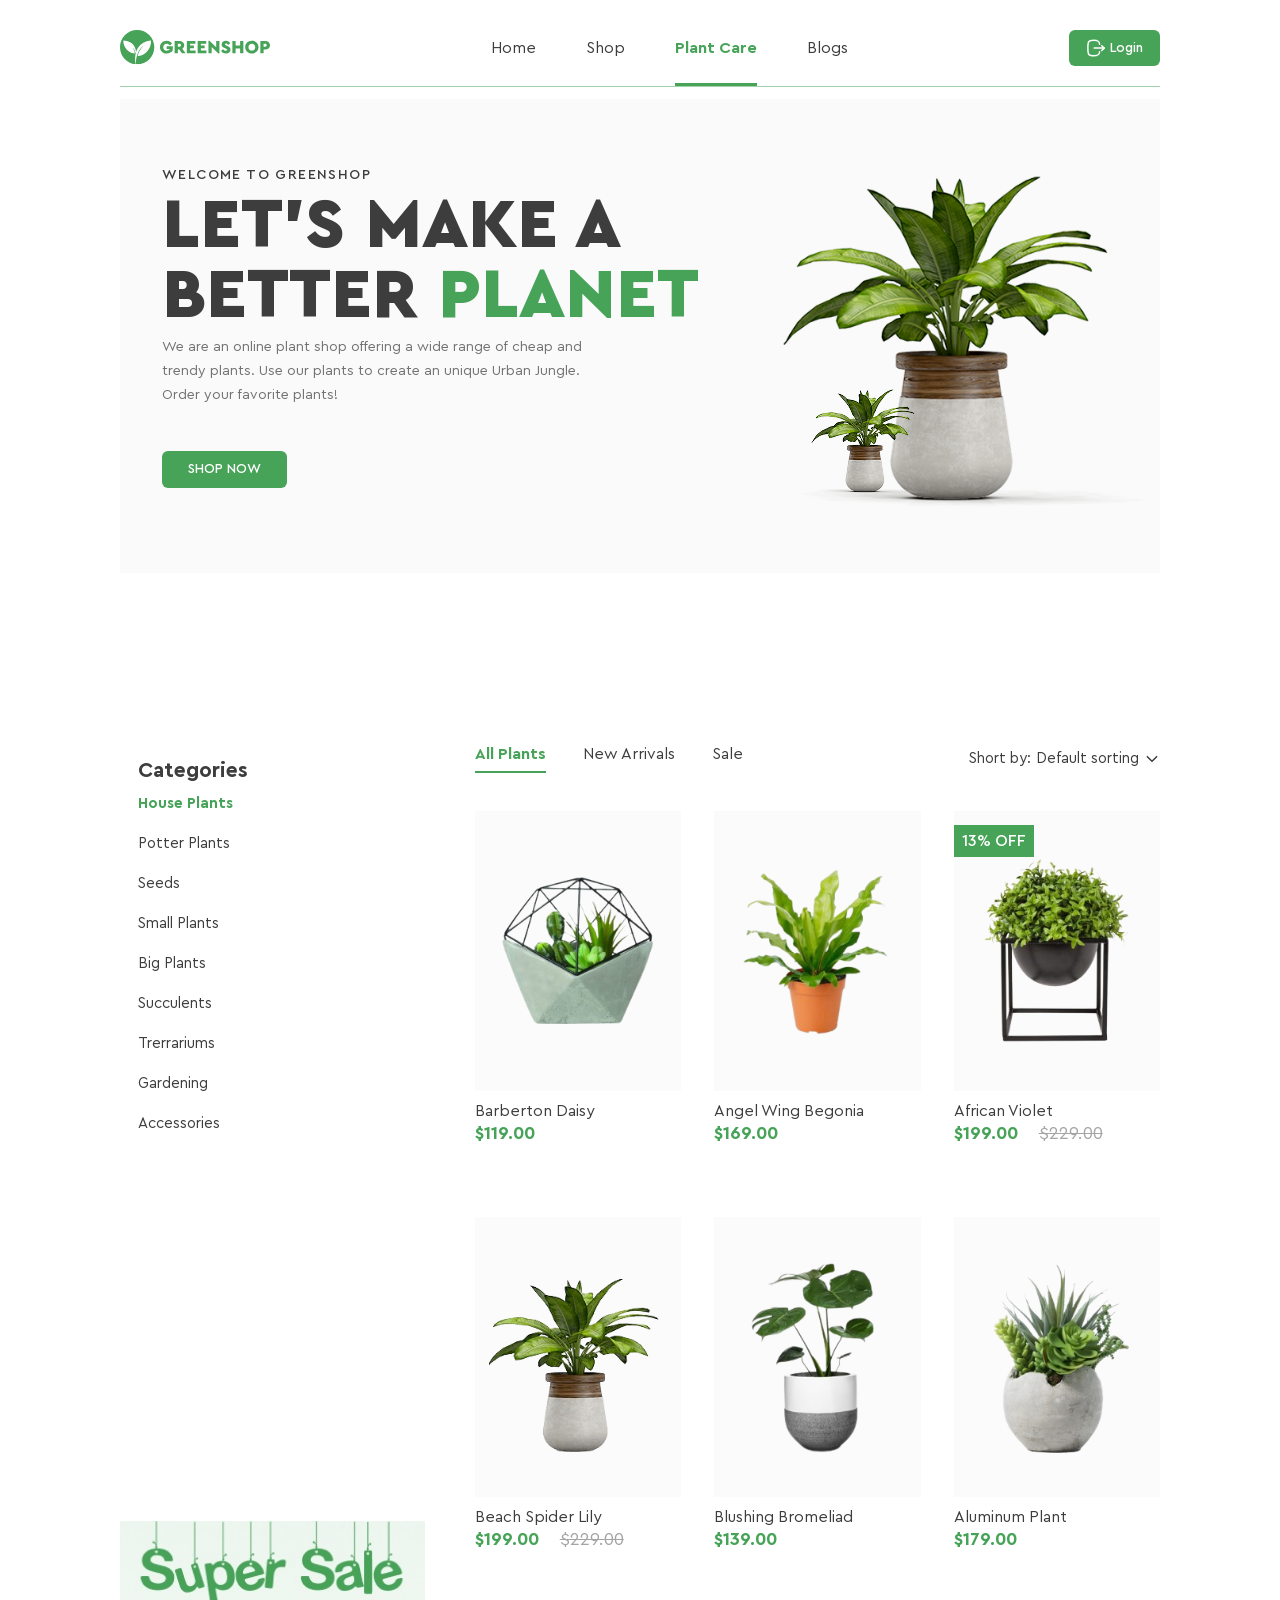
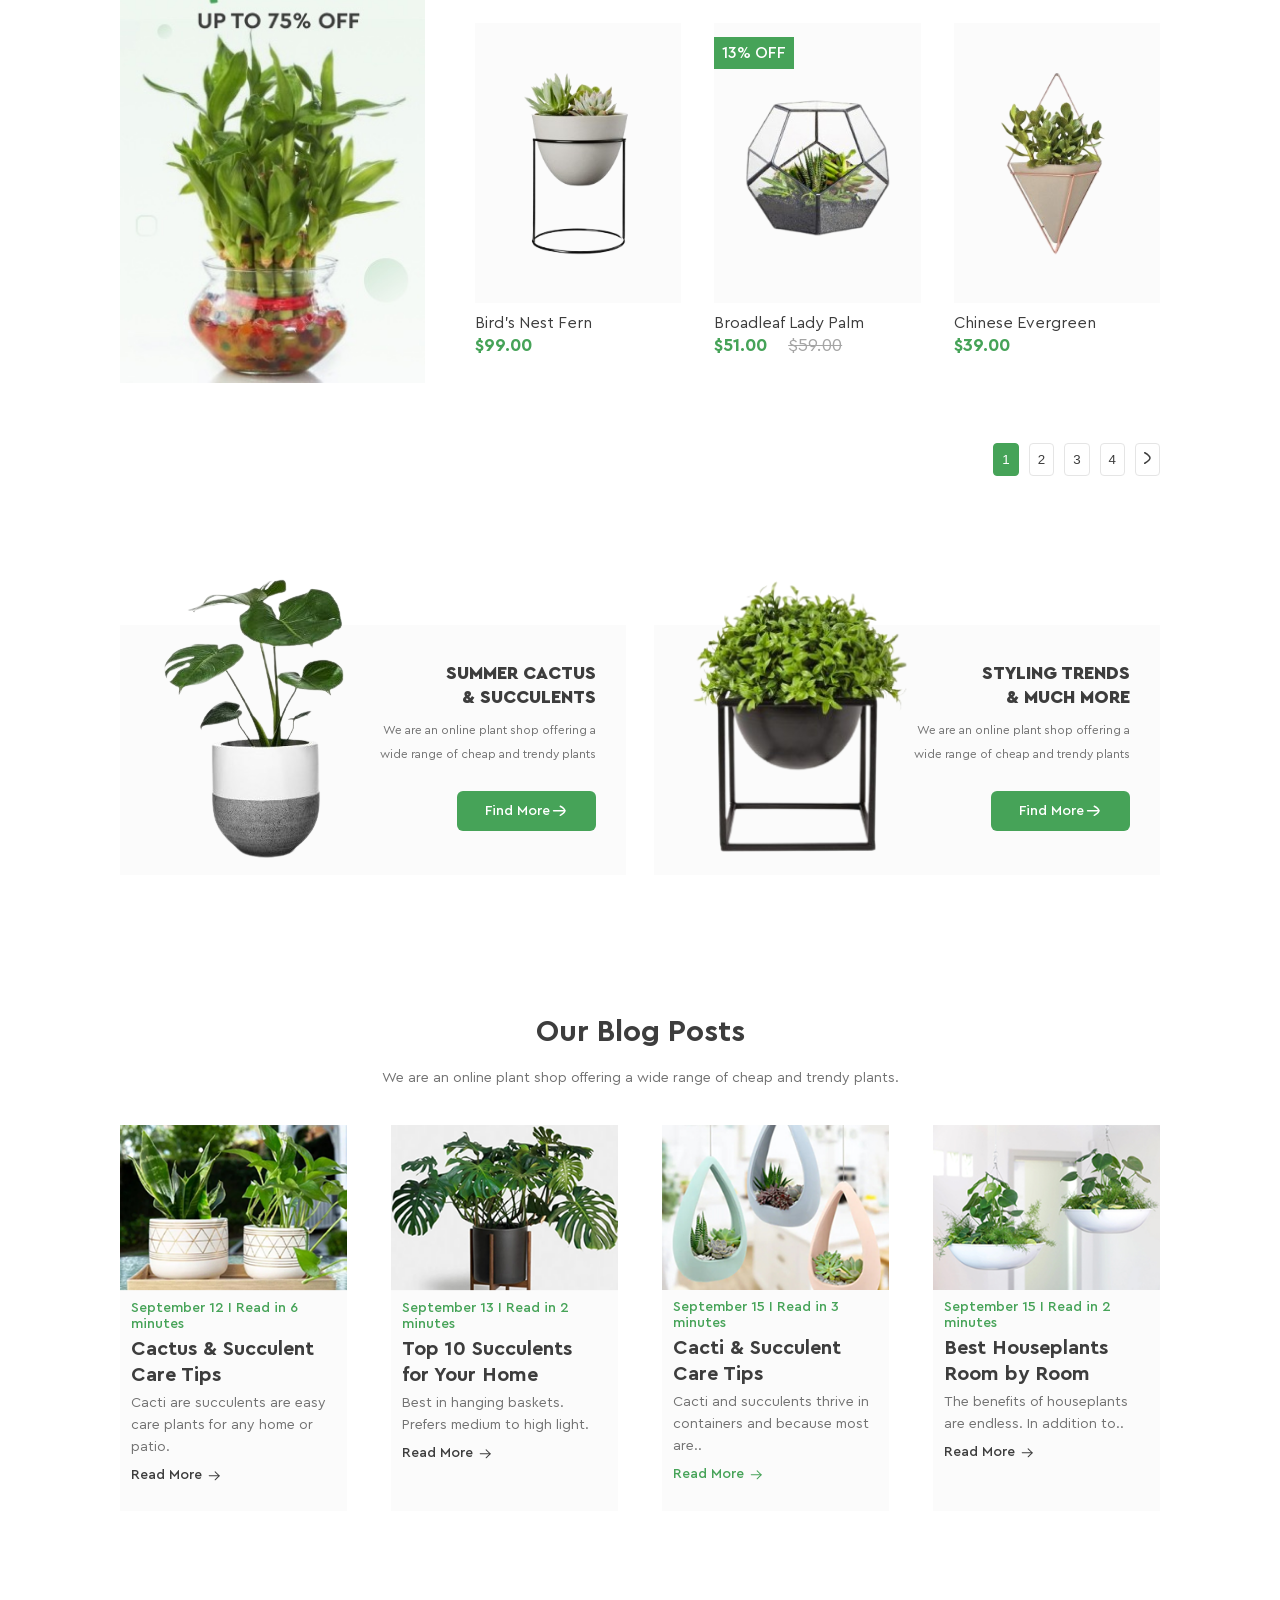
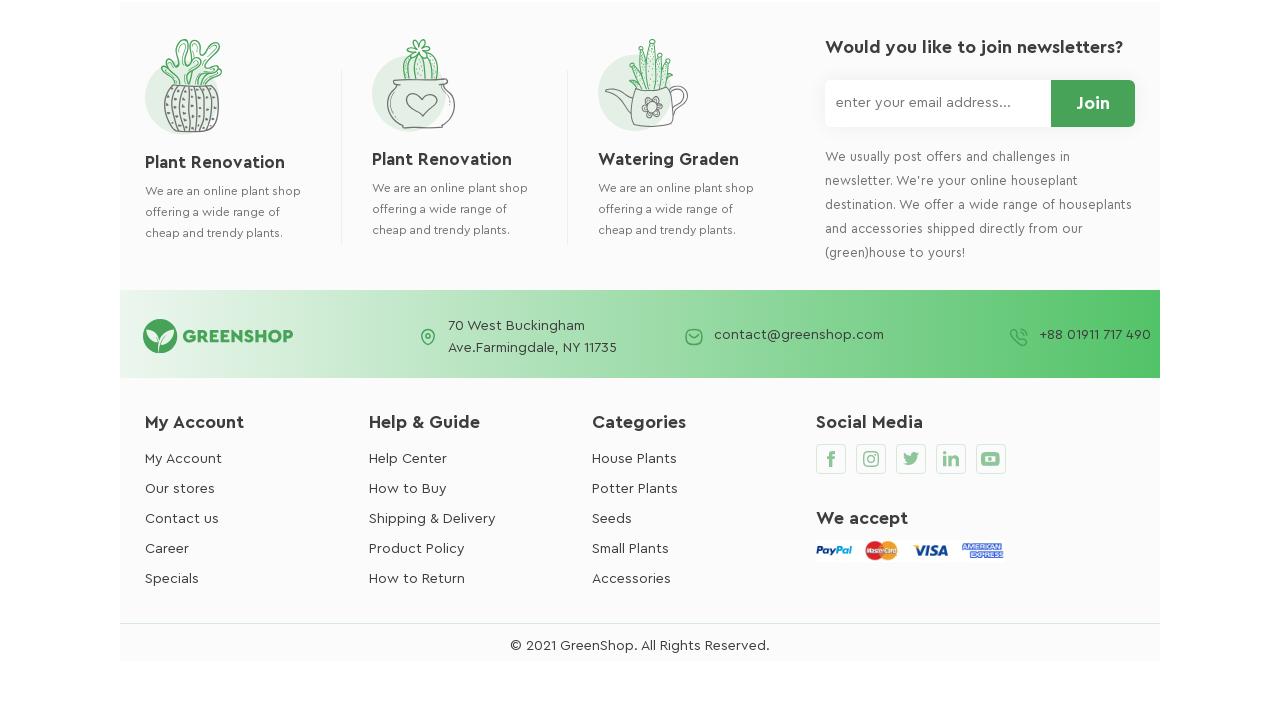
==== commit 356c632f: "Homework Background" ====
--- a/index.html
+++ b/index.html
@@ -490,6 +490,451 @@
             </div>
         </section>
         </main>
+        <footer class="main-footer">
+            <div class="footer-container">
+                <div class="footer-top">
+                    <div class="footer-features">
+                        <div class="feature-card">
+                            <div class="feature-icon">
+                                <svg width="77" height="96" viewBox="0 0 77 96" fill="none" xmlns="http://www.w3.org/2000/svg">
+                                    <ellipse cx="37" cy="58.2886" rx="37" ry="37.1841" fill="#46A358" fill-opacity="0.13"/>
+                                    <g clip-path="url(#clip0_4_3351)">
+                                    <path d="M28.1293 46.5876C40.7023 48.2594 53.3918 48.5222 66.0231 47.3714C66.8795 47.2944 66.8885 45.9352 66.0231 46.0122C53.3918 47.163 40.7023 46.9002 28.1293 45.2284C27.2774 45.1151 27.2819 46.4788 28.1293 46.5876Z" fill="#727272"/>
+                                    <path d="M31.0304 92.4885C36.465 93.1862 41.9354 93.526 47.4147 93.449C52.235 93.3811 57.9251 93.594 62.4449 91.6775C63.2296 91.3422 62.8843 90.0283 62.0862 90.3681C57.4498 92.3345 51.5086 92.0671 46.5493 92.0989C41.3569 92.1351 36.178 91.7908 31.0259 91.1293C30.174 91.0205 30.1785 92.3798 31.0304 92.4885Z" fill="#727272"/>
+                                    <path d="M27.6047 45.541C21.3317 51.4219 18.4081 60.1889 19.0987 68.7384C19.4529 73.1559 20.6905 77.451 22.5513 81.4562C24.2462 85.108 26.7438 90.341 30.4924 92.2394C31.2636 92.629 31.9452 91.4601 31.1694 91.0659C27.6809 89.2989 25.3089 84.2109 23.7126 80.7721C21.8563 76.7623 20.6411 72.4083 20.39 67.9818C19.9416 60.0031 22.7127 51.9792 28.5598 46.5015C29.1965 45.908 28.2414 44.9475 27.6047 45.541Z" fill="#727272"/>
+                                    <path d="M65.5478 47.1856C72.1661 51.3765 72.7893 60.4154 72.6279 67.5332C72.4486 75.471 71.4755 88.0484 62.0862 90.3681C61.2477 90.5765 61.6019 91.8859 62.4449 91.6775C72.2468 89.2581 73.6547 76.7759 73.9507 68.3759C74.2242 60.515 73.5337 50.638 66.2248 46.0121C65.4895 45.55 64.8169 46.7235 65.5478 47.1856Z" fill="#727272"/>
+                                    <path d="M32.5774 46.5966C27.6405 51.9655 25.4614 60.9318 26.2954 68.1221C26.7796 72.304 28.0889 76.4542 29.062 80.5364C30.0395 84.6276 31.0483 88.6872 33.2634 92.2982C33.7208 93.0412 34.8821 92.3571 34.4247 91.614C32.3442 88.225 31.3757 84.4373 30.4565 80.5998C29.5686 76.9027 28.5329 73.2011 27.8468 69.4632C26.5465 62.3454 28.5822 52.9396 33.528 47.5571C34.1154 46.9137 33.1648 45.9532 32.5774 46.5966Z" fill="#727272"/>
+                                    <path d="M39.2405 47.163C35.5637 53.7054 33.6311 61.1358 33.7298 68.6659C33.7791 72.2814 34.2903 75.9015 35.2678 79.3811C36.4829 83.6989 38.3303 87.7947 39.1374 92.2303C39.2943 93.0911 40.5902 92.7241 40.4332 91.8678C39.7293 87.985 38.2361 84.3694 37.0479 80.6271C35.8955 76.9934 35.205 73.2465 35.0884 69.4271C34.8552 61.8743 36.7116 54.4122 40.4019 47.8471C40.8323 47.086 39.671 46.4018 39.2405 47.163Z" fill="#727272"/>
+                                    <path d="M43.2043 48.4634C44.4822 56.0116 42.9308 63.5734 43.0608 71.1533C43.1191 74.6148 43.8859 77.8362 44.3343 81.2433C44.8006 84.7818 44.0025 88.42 43.5675 91.9313C43.4599 92.7967 44.8051 92.7876 44.9127 91.9313C45.3521 88.3882 46.1458 84.7229 45.6795 81.1527C45.2042 77.5009 44.4015 74.0394 44.397 70.3242C44.3881 62.8892 45.7512 55.5087 44.5002 48.1054C44.3522 47.2446 43.0564 47.607 43.2043 48.4634Z" fill="#727272"/>
+                                    <path d="M48.2488 47.8335C50.6118 54.6522 50.8988 61.8471 51.1364 69.0011C51.3965 76.7713 51.0109 84.4192 49.576 92.0671C49.4146 92.9234 50.7104 93.2904 50.8719 92.4296C52.3292 84.6639 52.7462 76.8891 52.4816 69.0011C52.2395 61.7293 51.9435 54.3985 49.5446 47.471C49.2621 46.6555 47.9618 47.0089 48.2488 47.8335Z" fill="#727272"/>
+                                    <path d="M53.9075 47.8653C54.4052 49.4012 55.4813 50.4252 56.3064 51.7753C57.248 53.3158 57.7637 55.0601 58.0417 56.8362C58.647 60.7145 58.36 64.774 58.3511 68.6841C58.3421 72.9384 58.6649 77.4374 57.5753 81.5921C56.6158 85.2394 54.4142 88.3837 53.6788 92.108C53.5084 92.9643 54.8043 93.3268 54.9747 92.4704C55.7638 88.4834 58.2031 85.108 59.064 81.1391C59.9473 77.0795 59.6873 72.8116 59.6962 68.6841C59.7052 64.8692 59.9339 60.9682 59.4362 57.176C59.2165 55.4996 58.8398 53.8413 58.1224 52.31C57.3242 50.6019 55.7862 49.3015 55.2078 47.5074C54.9343 46.6782 53.634 47.0316 53.9075 47.8653Z" fill="#727272"/>
+                                    <path d="M60.4496 47.6522C63.122 50.1895 64.4089 54.2399 65.3729 57.7377C66.3773 61.3804 66.041 65.2678 65.8168 68.9966C65.3639 76.5629 64.0995 84.1202 60.5078 90.8619C60.0953 91.6322 61.2567 92.3208 61.6692 91.5461C65.4985 84.3558 66.7764 76.2729 67.2024 68.2082C67.4176 64.1487 67.5925 60.1843 66.3325 56.2742C65.2384 52.8807 64.0322 49.1927 61.4001 46.6872C60.7724 46.0937 59.8173 47.0542 60.4496 47.6522Z" fill="#727272"/>
+                                    <path d="M32.4698 51.0504C32.3308 51.4083 32.1783 51.7617 32.0124 52.1106C31.8017 52.5501 32.0483 53.1527 32.5953 53.1345C32.9854 53.121 33.2948 52.9443 33.5728 52.6769C33.6625 52.5909 33.7522 52.5002 33.8374 52.4142C33.9495 52.3009 33.8015 52.4821 33.8867 52.3779C33.8688 52.4051 33.7746 52.396 33.8598 52.4051C33.6446 52.1197 33.4293 51.8297 33.2096 51.5443C33.1513 51.8478 33.0886 52.1514 33.0303 52.4595C32.9585 52.8174 33.1334 53.1934 33.5011 53.2977C33.8329 53.3883 34.2589 53.1844 34.3306 52.8219C34.3889 52.5184 34.4517 52.2148 34.51 51.9067C34.5996 51.4446 34.3172 51.0912 33.8598 51.0459C33.4876 51.0096 33.1513 51.209 32.8868 51.4536C32.7926 51.5397 32.7119 51.6303 32.6177 51.7164C32.5863 51.7436 32.5594 51.7708 32.5281 51.798C32.5415 51.7844 32.555 51.7753 32.5684 51.7617C32.5012 51.798 32.5012 51.8025 32.5774 51.7708C32.5012 51.7889 32.5056 51.7934 32.5908 51.7708C32.7836 52.1106 32.9765 52.4504 33.1737 52.7947C33.389 52.3417 33.5863 51.8795 33.7656 51.4129C33.8957 51.0685 33.6221 50.6653 33.2948 50.5747C32.9182 50.4705 32.6043 50.7061 32.4698 51.0504Z" fill="#727272"/>
+                                    <path d="M29.1382 59.1831C29.0754 59.5637 29.0127 59.9442 28.9499 60.3203C28.9006 60.6239 28.9813 60.9229 29.2593 61.086C29.5059 61.231 29.8781 61.2038 30.0754 60.9818C30.2054 60.8323 30.3354 60.6828 30.4655 60.5332C30.5506 60.4336 30.6717 60.2478 30.7748 60.1934C30.6627 60.2251 30.5506 60.2569 30.4341 60.284C30.4565 60.2795 30.4834 60.2795 30.5058 60.275C30.3937 60.2433 30.2816 60.2116 30.165 60.1844C30.183 60.198 30.2009 60.2116 30.2188 60.2251C30.1067 60.0303 29.9946 59.8355 29.887 59.6362C29.9229 60.0258 29.8153 60.4607 29.7704 60.8549C29.7077 61.4213 30.3758 61.6297 30.7838 61.4439C31.3129 61.1947 31.6672 60.7371 31.8555 60.1889C31.4788 60.2886 31.1067 60.3883 30.73 60.4879C30.7166 60.4018 30.7031 60.3158 30.6897 60.2297C30.4699 61.0769 31.7703 61.4394 31.9855 60.5921C32.0842 60.207 31.9945 59.7857 31.6806 59.5274C31.277 59.1967 30.7345 59.3145 30.5551 59.8264C30.4744 60.053 30.3085 60.1708 30.1023 60.2705C30.4386 60.4653 30.7748 60.6601 31.1156 60.8595C31.1829 60.2523 31.5057 59.174 30.6807 58.943C29.9857 58.7481 29.4969 59.5818 29.1203 60.0213C29.4969 60.2433 29.8691 60.4607 30.2457 60.6828C30.3085 60.3022 30.3713 59.9216 30.4341 59.5455C30.4924 59.1831 30.3399 58.8116 29.9633 58.7074C29.6449 58.6213 29.1965 58.8206 29.1382 59.1831Z" fill="#727272"/>
+                                    <path d="M28.5598 67.3701C28.6046 67.9047 28.6539 68.4393 28.6988 68.9694C28.766 69.7261 29.7749 69.9028 30.0215 69.1507C30.1561 68.7338 30.3444 68.3578 30.582 67.9863C30.174 67.9319 29.7615 67.8775 29.3534 67.8232C29.5104 68.2173 29.618 68.6206 29.6763 69.0465C29.7435 69.5267 30.322 69.6083 30.6627 69.4542C30.8331 69.3772 30.9721 69.2277 31.0618 69.0646C31.1022 68.9921 31.1336 68.906 31.1605 68.829C31.1739 68.7882 31.1829 68.7474 31.1963 68.7067C31.2187 68.6387 31.2098 68.6432 31.1784 68.7202C31.0797 68.7791 30.9811 68.838 30.8824 68.8969C30.9049 68.8879 30.9318 68.8834 30.9542 68.8743C30.8331 68.8743 30.7165 68.8743 30.5955 68.8743C30.5865 68.8698 30.5775 68.8652 30.5731 68.8562C30.4923 68.7746 30.4116 68.6931 30.3309 68.6115C30.3444 68.6296 30.3533 68.6478 30.3668 68.6659C30.3444 68.4892 30.322 68.317 30.2995 68.1403C30.2951 68.163 30.2951 68.1856 30.2906 68.2037C30.2412 68.5662 30.3758 68.9332 30.7614 69.0419C31.0753 69.128 31.5416 68.9332 31.5909 68.5662C31.6313 68.2717 31.6088 68.0044 31.3936 67.7824C31.2143 67.6012 30.9407 67.5151 30.6896 67.5423C30.4296 67.574 30.2009 67.728 30.0619 67.95C30.0036 68.0452 29.9229 68.1766 29.9184 68.2853C29.9139 68.4439 29.8467 68.3306 29.9901 68.2672C30.3175 68.4031 30.6493 68.539 30.9766 68.6749C30.9183 68.2536 30.8107 67.8503 30.6538 67.4516C30.4385 66.917 29.757 66.763 29.4252 67.2885C29.1292 67.7552 28.9005 68.2536 28.7302 68.7746C29.1696 68.8335 29.609 68.8969 30.0529 68.9558C30.0081 68.4212 29.9588 67.8866 29.9139 67.3565C29.8825 66.9895 29.6269 66.6769 29.2413 66.6769C28.8961 66.6905 28.5284 67.0031 28.5598 67.3701Z" fill="#727272"/>
+                                    <path d="M30.1785 76.9572C30.2233 77.741 30.6134 78.4251 31.2905 78.8238C31.7389 79.0821 32.2949 78.7513 32.3039 78.2348C32.3084 77.8361 32.398 77.4691 32.5505 77.1021C32.1738 77.2018 31.8017 77.3015 31.425 77.4012C31.6089 77.6277 31.8061 77.8271 32.0259 78.0128C32.3846 78.3164 33.0392 78.2575 33.1513 77.7138C33.1782 77.5915 33.2096 77.4873 33.25 77.374C32.8733 77.4737 32.5012 77.5733 32.1245 77.673C32.1649 77.6504 32.1873 77.6775 32.1828 77.75C32.3263 78.0898 32.8195 78.1623 33.102 77.9947C33.4473 77.7908 33.4876 77.4057 33.3441 77.0659C33.2859 76.93 33.1917 76.8076 33.0751 76.7125C32.6581 76.3818 32.1469 76.5041 31.9496 77.0115C31.9048 77.1248 31.8734 77.2335 31.851 77.3513C32.2276 77.2517 32.5998 77.152 32.9765 77.0523C32.7567 76.8665 32.5595 76.6627 32.3756 76.4407C32.0169 75.9966 31.425 76.3274 31.2501 76.7397C31.0528 77.2154 30.9632 77.7183 30.9542 78.2348C31.2905 78.04 31.6268 77.8452 31.9676 77.6458C31.7075 77.4963 31.5371 77.2607 31.5192 76.9526C31.4743 76.0918 30.1292 76.0827 30.1785 76.9572Z" fill="#727272"/>
+                                    <path d="M32.9496 86.2768C33.1065 86.6846 33.2948 87.0607 33.5504 87.4186C33.9495 87.9713 34.7431 87.7674 34.8059 87.0742C34.8104 87.0335 34.8821 86.5306 34.8552 86.5079C34.6624 86.6302 34.4741 86.7526 34.2813 86.8749C34.3261 86.9383 34.3665 86.9972 34.4158 87.0561C34.5862 87.2736 34.7969 87.4594 35.0705 87.5364C35.2812 87.5907 35.5278 87.5636 35.7117 87.4458C35.8327 87.3642 35.9179 87.2691 35.9807 87.1377C36.0031 87.0833 36.0255 87.0289 36.048 86.9746C36.1511 86.6484 35.9538 86.594 35.4606 86.8115C35.7296 87.6361 37.0299 87.2827 36.7564 86.449C36.5681 85.8781 36.0211 85.5066 35.4247 85.7331C35.1826 85.8283 34.9718 86.0095 34.8552 86.2451C34.8194 86.3176 34.6893 86.6302 34.7342 86.7208C34.9942 86.5713 35.2498 86.4173 35.5099 86.2678C35.474 86.2225 35.4381 86.1817 35.4068 86.1364C35.1915 85.6969 34.5683 85.4477 34.1199 85.6108C33.4876 85.8374 33.5145 86.517 33.4652 87.0788C33.8822 86.9655 34.2992 86.8522 34.7207 86.7344C34.5369 86.4807 34.371 86.2134 34.2544 85.9189C33.9315 85.1124 32.6312 85.4613 32.9496 86.2768Z" fill="#727272"/>
+                                    <path d="M40.1373 51.2361C39.653 51.6031 39.2495 52.038 38.9849 52.5953C38.6397 53.3202 39.4423 53.8911 40.0431 53.4199C40.1866 53.3067 40.3301 53.1934 40.4736 53.0801C40.5364 53.0303 40.5991 52.9804 40.6664 52.9306C40.6978 52.9034 40.7292 52.8808 40.7606 52.8536C40.8727 52.772 40.8144 52.7856 40.5857 52.8898C40.4736 52.8581 40.3615 52.8264 40.2449 52.7992C40.2584 52.8083 40.2718 52.8173 40.2853 52.8264C40.2046 52.7448 40.1238 52.6633 40.0431 52.5817C40.0297 52.5228 40.0117 52.4685 39.9983 52.4096C40.0028 52.3461 40.0028 52.3371 39.9893 52.3914C39.9579 52.4141 39.949 52.5681 39.949 52.5908C39.9176 52.7992 39.9355 53.0031 40.0431 53.1934C40.1418 53.3656 40.3167 53.5196 40.5095 53.5694C40.5902 53.5921 40.6933 53.6012 40.7785 53.6012C40.8592 53.6012 40.931 53.5876 41.0027 53.5604C41.0969 53.5332 41.0655 53.5241 40.9041 53.5332C40.8054 53.4743 40.7068 53.4154 40.6081 53.3565C40.6216 53.3701 40.635 53.3837 40.6485 53.3973C40.5902 53.2976 40.5319 53.1979 40.4736 53.0982C40.4781 53.1118 40.4826 53.13 40.487 53.1435C40.5095 52.9668 40.5319 52.7947 40.5543 52.618C40.5453 52.6316 40.5409 52.6452 40.5319 52.6588C40.1238 53.429 41.2852 54.1177 41.6932 53.3429C41.8681 53.0167 41.8277 52.6497 41.5542 52.3914C41.4107 52.2555 41.2179 52.174 41.0206 52.1694C40.9085 52.1649 40.7785 52.2374 40.6799 52.2283C40.792 52.2601 40.9041 52.2918 41.0206 52.319C41.0027 52.3054 40.9848 52.2918 40.9713 52.2827C41.052 52.3643 41.1327 52.4458 41.2134 52.5274C41.2045 52.5092 41.1955 52.4911 41.1865 52.473C41.2179 52.5863 41.2493 52.6995 41.2762 52.8173C41.2672 52.7312 41.2807 52.7766 41.3121 52.6497C41.348 52.4911 41.3524 52.319 41.3166 52.1558C41.2403 51.8296 40.9982 51.594 40.6754 51.5351C40.3391 51.4717 40.1104 51.6484 39.8548 51.8478C39.5992 52.0471 39.3436 52.251 39.0881 52.4503C39.4423 52.7267 39.792 52.9986 40.1463 53.2749C40.3077 52.9397 40.5139 52.6316 40.8144 52.405C41.1058 52.1876 41.2538 51.816 41.0565 51.4762C40.8906 51.1908 40.4332 51.0186 40.1373 51.2361Z" fill="#727272"/>
+                                    <path d="M37.5052 58.884C37.3931 59.4277 37.2855 59.9714 37.1734 60.5196C37.0344 61.2128 37.7788 61.6115 38.2989 61.1811C38.4513 61.0542 38.5859 60.8956 38.6845 60.7235C38.7518 60.6057 38.8325 60.3656 38.8684 60.3067C38.7876 60.3882 38.7069 60.4698 38.6262 60.5513C38.6486 60.5377 38.6666 60.5241 38.689 60.506C38.5769 60.5377 38.4648 60.5694 38.3482 60.5966C38.3751 60.5921 38.402 60.5921 38.4289 60.5876C38.3168 60.5558 38.2047 60.5241 38.0881 60.4969C37.9805 60.4471 37.976 60.2704 38.0074 60.5015C38.0164 60.5604 38.0299 60.6102 38.0478 60.6646C38.1106 60.8685 38.2227 61.0497 38.3931 61.1766C38.55 61.2944 38.7338 61.3578 38.9311 61.3533C39.0522 61.3487 39.1643 61.317 39.2719 61.2626C39.3302 61.24 39.3795 61.2083 39.4244 61.1675C39.5409 61.0859 39.5096 61.0905 39.3347 61.172C39.2226 61.1403 39.1105 61.1086 38.9939 61.0814C39.0118 61.0905 39.0163 61.0995 39.0298 61.1358C39.3167 61.9558 40.6171 61.6024 40.3256 60.7733C40.2001 60.4154 40.0162 60.0846 39.671 59.9079C39.4916 59.8128 39.2674 59.7856 39.0701 59.8309C38.8728 59.8762 38.7563 60.0076 38.5859 60.0892C38.698 60.0575 38.8101 60.0257 38.9266 59.9986C38.9042 59.9986 38.8773 59.9986 38.8549 59.9986C38.967 60.0303 39.0791 60.062 39.1957 60.0892C39.3167 60.3021 39.3526 60.3338 39.3033 60.1843C39.2943 60.1254 39.2854 60.0665 39.2764 60.0076C39.245 59.8898 39.1957 59.7675 39.1329 59.6678C38.967 59.405 38.6935 59.2329 38.3841 59.2374C38.0792 59.2419 37.8012 59.4186 37.6577 59.6859C37.5366 59.9125 37.5456 60.0484 37.3393 60.2206C37.716 60.4426 38.0881 60.6601 38.4648 60.8821C38.5769 60.3384 38.6845 59.7947 38.7966 59.251C38.976 58.3902 37.6801 58.0277 37.5052 58.884Z" fill="#727272"/>
+                                    <path d="M36.9851 65.8297C36.8461 66.5592 36.7564 67.2931 36.734 68.0316C36.716 68.5482 37.3169 68.8744 37.7473 68.6206C37.9446 68.5028 38.0881 68.3443 38.1957 68.1404C38.2361 68.0634 38.3527 67.8867 38.3303 67.8187C38.3258 67.8096 38.2854 67.8685 38.3034 67.8595C38.1913 67.8912 38.0792 67.9229 37.9626 67.9501C37.9536 67.9546 37.9402 67.9546 37.9312 67.9592C37.8505 67.8776 37.7698 67.796 37.6891 67.7145C37.7653 67.8142 37.7563 67.8051 37.7653 67.9093C37.8146 68.4666 38.4782 68.8381 38.9132 68.3896C38.9625 68.3352 39.0118 68.2854 39.0656 68.2355C38.9715 68.2808 38.8728 68.2718 38.7787 68.2174C38.7204 68.1177 38.6621 68.0181 38.6038 67.9184C38.6127 67.9456 38.6217 67.9727 38.6352 67.9999C38.7607 68.3443 39.0925 68.5799 39.4647 68.4757C39.792 68.385 40.0611 67.9863 39.9355 67.6375C39.5858 66.677 38.5679 66.7993 37.9626 67.4291C38.3437 67.5876 38.7293 67.7507 39.1105 67.9093C39.0567 67.2524 38.7338 66.541 37.9626 66.5909C37.6487 66.609 37.3707 66.7948 37.2048 67.0621C37.1465 67.1572 37.1061 67.266 37.0613 67.3702C37.012 67.4834 36.9268 67.5242 37.0658 67.4427C37.4021 67.6375 37.7384 67.8323 38.0792 68.0316C38.0971 67.4109 38.1644 66.7993 38.2809 66.1876C38.4468 65.3359 37.151 64.9734 36.9851 65.8297Z" fill="#727272"/>
+                                    <path d="M37.6532 73.5908C37.8057 74.198 37.9895 74.7915 38.2047 75.376C38.3796 75.8517 38.9401 76.051 39.3302 75.675C39.5006 75.5074 39.6172 75.3125 39.6755 75.0769C39.6979 74.9818 39.7158 74.8685 39.7203 74.7734C39.7338 74.4834 39.7024 74.7235 39.7293 74.7099C39.6172 74.7417 39.5051 74.7734 39.3885 74.8006C39.4199 74.8006 39.4468 74.796 39.4782 74.796C39.3661 74.7643 39.254 74.7326 39.1374 74.7054C39.0477 74.6646 39.0746 74.6239 39.1464 74.7507C39.1822 74.8141 39.2136 74.8685 39.2585 74.9274C39.3975 75.1086 39.5678 75.231 39.7965 75.2627C39.9983 75.2899 40.1911 75.24 40.3615 75.1222C40.4557 75.0543 40.5409 74.9773 40.6036 74.8776C40.6305 74.8232 40.6574 74.7688 40.6799 74.7145C40.7695 74.5378 40.6933 74.5831 40.4512 74.8549C40.3301 74.8549 40.2135 74.8549 40.0925 74.8549C40.0387 74.8096 39.9893 74.7598 39.9355 74.7145C39.9041 74.6012 39.8728 74.4879 39.8459 74.3701C39.8459 74.3973 39.8459 74.4245 39.8459 74.4517C39.8324 75.3261 41.1776 75.3261 41.191 74.4517C41.2 73.9941 40.8861 73.6362 40.4512 73.5455C40.218 73.4957 39.9849 73.5455 39.792 73.686C39.6979 73.754 39.6217 73.831 39.5589 73.9261C39.5454 73.9533 39.532 73.985 39.514 74.0122C39.3975 74.2387 39.4288 74.2342 39.6127 73.9986C39.7248 73.9669 39.8369 73.9352 39.9535 73.908C39.931 73.9125 39.9086 73.9125 39.8862 73.9171C39.9983 73.9488 40.1104 73.9805 40.227 74.0077C40.4198 74.1028 40.3212 74.0711 40.2494 73.9442C40.1956 73.8446 40.1239 73.7494 40.0431 73.6769C39.7876 73.4459 39.4513 73.387 39.1329 73.5002C38.8773 73.5908 38.6845 73.7902 38.5545 74.0213C38.4827 74.1527 38.4469 74.284 38.42 74.429C38.4065 74.4925 38.42 74.6737 38.3796 74.7145C38.7563 74.8141 39.1284 74.9138 39.5051 75.0135C39.2898 74.429 39.106 73.831 38.9535 73.2284C38.7338 72.3857 37.438 72.7436 37.6532 73.5908Z" fill="#727272"/>
+                                    <path d="M38.3303 80.0834C38.5724 80.8038 38.8818 81.497 39.2629 82.1494C39.5364 82.6161 40.1418 82.5617 40.4243 82.1494C40.5005 82.0362 40.5543 81.9184 40.5902 81.787C40.5947 81.7462 40.5991 81.71 40.6081 81.6692C40.6799 81.4064 40.6171 81.4155 40.4108 81.7009C40.2898 81.7009 40.1732 81.7009 40.0521 81.7009C39.8638 81.642 39.949 81.6556 40.0476 81.7643C40.1194 81.8413 40.209 81.9229 40.3032 81.9773C40.496 82.086 40.7247 82.1268 40.9444 82.1087C41.4466 82.0724 41.7919 81.7371 41.9578 81.2795C42.2582 80.4595 40.9579 80.1015 40.6619 80.9171C40.7471 80.6905 40.9579 80.8174 40.922 80.7087C40.8951 80.6316 40.7381 80.5274 40.6664 80.4867C40.4467 80.3598 40.1821 80.3326 39.9445 80.4142C39.7248 80.4867 39.5499 80.6543 39.4378 80.8582C39.3392 81.0394 39.3661 81.3112 39.2584 81.4653C39.6441 81.4653 40.0342 81.4653 40.4198 81.4653C40.0925 80.908 39.8279 80.3371 39.6216 79.7255C39.3526 78.9009 38.0523 79.2543 38.3303 80.0834Z" fill="#727272"/>
+                                    <path d="M40.1014 87.8355C40.1059 88.2116 40.1597 88.5876 40.2763 88.941C40.3615 89.1993 40.5633 89.3896 40.8368 89.4258C41.0834 89.4575 41.3928 89.3442 41.5049 89.0996C41.5811 88.9365 41.6574 88.7734 41.7336 88.6148C41.7695 88.5378 41.8053 88.4653 41.8367 88.3883C41.8546 88.352 41.8726 88.3112 41.8905 88.275C41.9264 88.207 41.9264 88.207 41.8905 88.275C41.7919 88.3339 41.6932 88.3928 41.5946 88.4517C41.608 88.4472 41.626 88.4381 41.6394 88.4336C41.5184 88.4336 41.4018 88.4336 41.2807 88.4336C41.2583 88.4245 41.2314 88.4109 41.209 88.4019C41.1282 88.3203 41.0475 88.2387 40.9668 88.1572C40.8996 88.0439 40.9623 88.1391 40.9892 88.2161C41.0117 88.2886 41.0386 88.3565 41.061 88.429C41.1103 88.5695 41.1596 88.7145 41.2045 88.8549C41.3211 89.2038 41.6663 89.4303 42.034 89.3307C42.3658 89.24 42.6214 88.8413 42.5048 88.4925C42.312 87.9307 42.1506 87.0064 41.3704 87.1106C40.765 87.1921 40.5633 87.9352 40.3391 88.4154C40.7471 88.4698 41.1596 88.5242 41.5677 88.5786C41.4825 88.3112 41.4421 88.0938 41.4376 87.831C41.4332 87.4776 41.1327 87.1332 40.7651 87.1514C40.4108 87.1695 40.0969 87.4549 40.1014 87.8355Z" fill="#727272"/>
+                                    <path d="M46.2803 88.66C46.2444 88.9681 46.2085 89.2807 46.1727 89.5888C46.1368 89.8788 46.4058 90.1733 46.6659 90.2458C46.9708 90.3319 47.2533 90.1823 47.4237 89.9332C47.5448 89.7565 47.6658 89.5843 47.7869 89.4076C47.8407 89.326 47.899 89.249 47.9528 89.1675C47.9752 89.1357 47.9976 89.104 48.02 89.0723C48.1187 88.9364 48.1052 88.9454 47.9842 89.0995C47.8721 89.1312 47.76 89.1629 47.6434 89.1901C47.6658 89.1901 47.6838 89.1901 47.7062 89.1901C47.5941 89.1584 47.482 89.1267 47.3654 89.0995C47.2309 88.8639 47.186 88.8186 47.2309 88.9636C47.2443 89.0179 47.2533 89.0768 47.2667 89.1312C47.2892 89.2445 47.3116 89.3532 47.3385 89.4665C47.3878 89.7021 47.4102 89.9785 47.5313 90.1914C47.6479 90.3908 47.8407 90.5629 48.0649 90.6264C48.4102 90.7215 48.6926 90.5448 48.8944 90.273C49.1141 89.9785 48.9393 89.5118 48.6523 89.3442C48.307 89.1403 47.9528 89.2943 47.7331 89.5888C47.7241 89.6024 47.7151 89.616 47.7062 89.6251C47.899 89.5118 48.0918 89.3985 48.2891 89.2898C48.2756 89.2898 48.2622 89.2943 48.2487 89.2943C48.3608 89.326 48.4729 89.3577 48.5895 89.3849C48.7061 89.4438 48.7778 89.7746 48.7106 89.4393C48.6926 89.3442 48.6702 89.2535 48.6523 89.1584C48.6164 88.9908 48.585 88.8231 48.5492 88.6555C48.4684 88.3021 48.2577 87.9577 47.89 87.8535C47.482 87.7403 47.1591 87.9759 46.9305 88.284C46.7018 88.5966 46.4865 88.9183 46.2668 89.2354C46.6838 89.3487 47.1008 89.462 47.5223 89.5798C47.5582 89.2717 47.5941 88.959 47.6299 88.651C47.6703 88.284 47.2892 87.9713 46.9574 87.9713C46.5583 87.9804 46.3251 88.2976 46.2803 88.66Z" fill="#727272"/>
+                                    <path d="M46.926 76.2503C46.7601 76.9753 46.6794 77.7183 46.6928 78.4613C46.7018 79.1002 47.6344 79.4309 47.9483 78.8057C48.0828 78.5338 48.2174 78.2665 48.3519 77.9947C48.4505 77.7953 48.5223 77.5461 48.7016 77.4057C48.603 77.4646 48.5043 77.5235 48.4057 77.5824C48.4057 77.5778 48.4057 77.5733 48.4102 77.5688C48.1949 77.4012 47.9797 77.238 47.76 77.0704C47.8452 77.3921 47.9304 77.7138 48.0156 78.0355C48.1232 78.4387 48.6389 78.6833 49.0021 78.4432C49.0648 78.4024 49.1276 78.3571 49.1904 78.3164C49.9078 77.8361 49.2352 76.6581 48.5133 77.1429C48.4505 77.1837 48.3878 77.229 48.325 77.2698C48.6523 77.4057 48.9841 77.5416 49.3114 77.6775C49.2262 77.3558 49.1411 77.0342 49.0559 76.7125C48.9796 76.427 48.7016 76.2096 48.4057 76.2141C47.4596 76.2322 47.1367 77.4193 46.787 78.1261C47.204 78.2393 47.621 78.3526 48.0425 78.4704C48.0335 77.8406 48.0873 77.2335 48.2263 76.6173C48.4147 75.761 47.1188 75.3986 46.926 76.2503Z" fill="#727272"/>
+                                    <path d="M45.6436 66.0833C45.675 66.6179 45.7019 67.148 45.7332 67.6827C45.7691 68.3532 46.6211 68.6115 46.9887 68.027C47.2488 67.6102 47.5089 67.1979 47.769 66.781C47.3833 66.781 46.9932 66.781 46.6076 66.781C46.7018 66.9442 46.7601 67.0937 46.769 67.284C46.8004 67.882 47.4775 68.1675 47.9169 67.7642C48.2577 67.4561 48.4774 67.0846 48.6433 66.6542C48.316 66.7901 47.9842 66.926 47.6569 67.062C47.6569 67.071 47.6569 67.0801 47.6524 67.0846C47.5941 66.9849 47.5358 66.8853 47.4775 66.7856C47.491 66.8128 47.4999 66.8445 47.5134 66.8717C47.6524 67.2115 47.9573 67.4516 48.3429 67.3474C48.6568 67.2613 48.9527 66.8535 48.8137 66.5092C48.6971 66.2328 48.5761 66.0652 48.3339 65.884C47.9528 65.5985 47.4865 65.9247 47.3475 66.2917C47.2668 66.5001 47.1278 66.6542 46.9663 66.8037C47.3475 66.9623 47.7331 67.1254 48.1142 67.284C48.0918 66.8581 47.9842 66.4639 47.769 66.0969C47.5044 65.6484 46.8767 65.6665 46.6076 66.0969C46.3475 66.5137 46.0875 66.926 45.8274 67.3429C46.2444 67.4561 46.6614 67.5694 47.0829 67.6872C47.0515 67.1526 47.0246 66.6225 46.9932 66.0878C46.9394 65.2134 45.5942 65.2089 45.6436 66.0833Z" fill="#727272"/>
+                                    <path d="M46.0068 57.0989C45.9664 57.4432 45.9485 57.7876 45.9575 58.1319C45.9709 58.6031 46.5359 59.0381 46.9708 58.7209C47.195 58.5578 47.334 58.372 47.4103 58.1047C47.4282 58.0413 47.4461 57.9688 47.4551 57.9054C47.4641 57.8465 47.4999 57.8419 47.4506 57.8873C47.2175 58.1047 46.9708 58.4174 46.5987 57.9643C46.639 58.0141 46.6256 58.0096 46.5987 57.9507C46.6301 58.0186 46.6525 58.0957 46.6839 58.1636C46.7377 58.2814 46.8184 58.3856 46.9081 58.4763C47.1861 58.7526 47.5986 58.807 47.9349 58.6122C48.2532 58.4309 48.3564 57.996 48.177 57.6834C47.9887 57.3617 47.5762 57.2575 47.2578 57.4387C47.2444 57.4478 47.2264 57.4568 47.213 57.4659C47.3251 57.4342 47.4372 57.4025 47.5537 57.3753C47.5896 57.3708 47.9125 57.552 47.8856 57.561C47.9035 57.5973 47.9035 57.5973 47.89 57.5656C47.8766 57.5293 47.8631 57.4931 47.8452 57.4568C47.7914 57.3254 47.7286 57.2031 47.63 57.0944C47.4103 56.8633 47.0695 56.75 46.7601 56.8497C46.4686 56.9403 46.2758 57.1759 46.1817 57.4614C46.1592 57.5248 46.1503 57.5882 46.1323 57.6562C46.1234 57.6879 46.1144 57.7151 46.1099 57.7468C46.092 57.8057 46.092 57.8057 46.1144 57.7468C46.1413 57.6607 46.1996 57.5928 46.2893 57.5475C46.6256 57.7423 46.9619 57.9371 47.3026 58.1364C47.2937 57.7921 47.3116 57.4478 47.352 57.1034C47.3968 56.75 47.0112 56.4102 46.6794 56.4238C46.2803 56.4419 46.0561 56.7229 46.0068 57.0989Z" fill="#727272"/>
+                                    <path d="M45.5942 50.1306C45.4687 50.6289 45.5315 51.1409 45.796 51.5804C46.1099 52.115 46.8318 51.9519 47.0246 51.4173C47.0964 51.2179 46.9887 51.5396 47.056 51.3357C47.0829 51.2587 47.1053 51.295 47.0381 51.3267C46.8318 51.4354 46.5538 51.3629 46.491 51.0911C46.5762 51.449 46.9753 51.662 47.3206 51.5668C47.6793 51.4671 47.8766 51.0911 47.7914 50.7286C47.6703 50.2121 47.1143 49.9357 46.6166 50.0535C46.1278 50.1759 45.8902 50.6063 45.7288 51.0503C46.1368 50.9959 46.5493 50.9416 46.9574 50.8872C46.8901 50.7694 46.8811 50.7785 46.8677 50.638C46.8766 50.7105 46.8722 50.6199 46.8722 50.5972C46.8811 50.3979 46.8453 50.6788 46.8901 50.484C46.9753 50.1396 46.778 49.7319 46.4193 49.6458C46.074 49.5733 45.6884 49.759 45.5942 50.1306Z" fill="#727272"/>
+                                    <path d="M26.3671 48.5268C26.1698 48.7896 25.9905 49.0659 25.8335 49.3559C25.569 49.8316 26.0174 50.5747 26.5913 50.3527C26.7976 50.2756 26.9994 50.1941 27.2056 50.1171C26.9321 49.9585 26.6541 49.7999 26.3761 49.6413C26.412 49.7455 26.4299 49.8135 26.4254 49.9177C26.4209 50.262 26.7393 50.629 27.098 50.5973C27.4343 50.5701 27.7213 50.4886 28.0217 50.3436C28.349 50.185 28.4342 49.7093 28.2638 49.4148C28.0665 49.075 27.6719 49.0116 27.3446 49.1701C27.2774 49.2019 27.1518 49.2336 27.098 49.2381C27.3222 49.4646 27.5464 49.6912 27.7706 49.9177C27.7751 49.7002 27.7437 49.4828 27.6719 49.2789C27.5599 48.9572 27.2056 48.6672 26.8424 48.8031C26.6362 48.8802 26.4344 48.9617 26.2281 49.0387C26.4792 49.3695 26.7348 49.7048 26.9859 50.0355C27.1473 49.7455 27.3222 49.4692 27.5195 49.2064C27.7392 48.9119 27.5643 48.4452 27.2774 48.2776C26.9411 48.0828 26.5868 48.2323 26.3671 48.5268Z" fill="#727272"/>
+                                    <path d="M22.5603 56.1566C22.3047 56.7229 22.085 57.3028 21.9056 57.9009C21.7935 58.2724 22.0401 58.6168 22.3764 58.7391C22.6634 58.8433 22.9728 58.7799 23.2239 58.6168C23.3315 58.5443 23.4032 58.4718 23.484 58.3766C23.7933 58.0051 23.3674 58.4854 23.1163 58.1727C23.058 58.0731 22.9997 57.9734 22.9414 57.8737C22.9055 57.7468 22.9324 58.0096 22.9324 58.0051C22.9459 58.1093 22.9728 58.218 23.0266 58.3132C23.1297 58.4899 23.318 58.6349 23.5109 58.6892C23.8741 58.7889 24.3404 58.6485 24.4973 58.2769C24.6408 57.9417 24.596 57.5475 24.2552 57.3481C23.9727 57.1805 23.4795 57.253 23.336 57.5928C23.3494 57.5747 23.3629 57.5566 23.3808 57.543C23.4795 57.4841 23.5781 57.4252 23.6768 57.3663C23.8113 57.407 23.9458 57.4478 24.0803 57.4886C24.1386 57.5883 24.1969 57.6879 24.2552 57.7876C24.2911 57.9145 24.2642 57.6019 24.2552 57.5701C24.2193 57.4342 24.1565 57.3119 24.0669 57.2122C23.901 57.0355 23.6857 56.9313 23.4436 56.9177C23.2239 56.9087 23.0221 56.9721 22.8427 57.099C22.7576 57.1579 22.6858 57.2258 22.6186 57.3074C22.3405 57.6336 22.5334 57.3572 22.7396 57.4297C22.8966 57.7106 23.0535 57.987 23.2104 58.2679C23.3539 57.7831 23.5243 57.3119 23.7306 56.8498C23.8785 56.5145 23.8247 56.1203 23.4884 55.921C23.1925 55.7443 22.7082 55.8213 22.5603 56.1566Z" fill="#727272"/>
+                                    <path d="M21.0716 64.1714C20.9281 64.9507 20.9281 65.7073 21.0805 66.4866C21.1568 66.8717 21.5693 67.0167 21.9101 66.9623C22.1074 66.9306 22.2912 66.8173 22.4302 66.6678C22.4885 66.6044 22.5423 66.5274 22.5916 66.4549C22.6185 66.4141 22.641 66.3733 22.6634 66.328C22.7037 66.2646 22.6903 66.2691 22.6141 66.3326C22.493 66.3326 22.3764 66.3326 22.2553 66.3326C22.2867 66.3416 22.3181 66.3507 22.3495 66.3597C22.2509 66.3008 22.1522 66.2419 22.0536 66.183C22.0042 66.0788 21.9998 66.0834 22.0446 66.1966C22.067 66.251 22.0894 66.3054 22.1119 66.3597C22.1836 66.4957 22.2822 66.6044 22.4078 66.6859C22.7082 66.8898 22.9817 66.8762 23.3046 66.7267C23.6364 66.5772 23.7171 66.0879 23.5467 65.7979C23.3494 65.4536 22.9593 65.4037 22.6275 65.5533C22.6051 65.5623 22.5782 65.5759 22.5558 65.585C22.7306 65.5623 22.901 65.5397 23.0759 65.517C23.049 65.508 23.0221 65.5034 22.9952 65.4944C23.0938 65.5533 23.1925 65.6122 23.2911 65.6711C23.318 65.7617 23.318 65.7707 23.2956 65.7028C23.2732 65.6303 23.2463 65.5623 23.2149 65.4989C23.1745 65.4219 23.1297 65.3449 23.0669 65.2814C22.8786 65.0775 22.6185 64.9824 22.345 65.0096C22.1074 65.0322 21.8966 65.15 21.7307 65.3222C21.65 65.4038 21.5827 65.4989 21.5245 65.5986C21.511 65.6258 21.4931 65.6529 21.4796 65.6801C21.3944 65.807 21.4168 65.7934 21.5514 65.6439C21.8249 65.8025 22.1029 65.961 22.3809 66.1196C22.2778 65.594 22.2733 65.0549 22.3719 64.5293C22.4392 64.1669 22.2733 63.7953 21.9011 63.6911C21.5693 63.605 21.1388 63.8089 21.0716 64.1714Z" fill="#727272"/>
+                                    <path d="M22.0311 73.9804C22.2195 74.361 22.4033 74.7416 22.5916 75.1222C22.7575 75.4574 23.2104 75.5345 23.5108 75.3668C23.753 75.2309 23.9189 75.0134 23.9951 74.7416C24.031 74.6193 24.0534 74.4652 24.04 74.3384C24.0265 74.1934 24.0893 74.2341 24.013 74.3021C23.9144 74.361 23.8158 74.4199 23.7171 74.4788C23.7081 74.4833 23.6992 74.4833 23.6902 74.4879C23.5781 74.4561 23.466 74.4244 23.3494 74.3973C23.5826 74.5332 23.6947 74.7506 24.0355 74.7506C24.439 74.7506 24.5287 74.5105 24.7708 74.2704C24.6722 74.3293 24.5735 74.3882 24.4749 74.4471C24.3449 74.3655 24.2148 74.284 24.0848 74.1979C24.1386 74.5604 24.5915 74.7597 24.9143 74.6736C25.2999 74.5649 25.4389 74.2024 25.3851 73.8354C25.3224 73.4277 24.9412 73.1241 24.5466 73.0833C24.0848 73.038 23.7844 73.2918 23.5647 73.6723C23.6454 73.5908 23.7261 73.5092 23.8068 73.4277C23.7844 73.4458 23.7575 73.4639 23.735 73.482C23.8471 73.4503 23.9592 73.4186 24.0758 73.3914C24.0534 73.3914 24.0265 73.3914 24.0041 73.3914C24.1162 73.4231 24.2283 73.4549 24.3449 73.482C24.2641 73.4367 24.0534 73.2057 23.874 73.1558C23.6185 73.0833 23.3494 73.1377 23.1387 73.2963C22.9504 73.4367 22.8203 73.6451 22.7531 73.8672C22.7082 74.0076 22.7575 74.293 22.6858 74.3927C22.7665 74.3112 22.8472 74.2296 22.9279 74.1481C22.901 74.1617 22.8741 74.1798 22.8427 74.1934C23.1476 74.2749 23.457 74.3565 23.7619 74.438C23.5736 74.0574 23.3898 73.6769 23.2015 73.2963C22.8069 72.5079 21.6455 73.1966 22.0311 73.9804Z" fill="#727272"/>
+                                    <path d="M26.1833 84.0749C26.1609 84.6594 26.7617 84.9901 27.2684 84.8315C27.5105 84.7545 27.6854 84.5824 27.802 84.3649C27.8199 84.3286 27.8379 84.2879 27.8558 84.2516C27.9544 84.093 27.8558 84.1383 27.5509 84.3966C27.4119 84.3785 27.4747 84.3785 27.5733 84.4328C27.8917 84.6095 28.3087 84.5099 28.4925 84.1882C28.6719 83.8756 28.5687 83.4361 28.2504 83.2594C27.9186 83.0736 27.5419 82.9649 27.1742 83.1189C26.9859 83.2005 26.829 83.3364 26.7214 83.5176C26.69 83.5675 26.6586 83.6264 26.6406 83.6853C26.6317 83.7034 26.6227 83.7215 26.6137 83.7396C26.8469 83.4769 27.089 83.4542 27.3446 83.6717C27.4029 83.7714 27.4612 83.871 27.5195 83.9707C27.524 84.0069 27.5285 84.0432 27.533 84.0794C27.5464 83.7215 27.2146 83.3817 26.8604 83.3998C26.4792 83.4134 26.1967 83.6943 26.1833 84.0749Z" fill="#727272"/>
+                                    <path d="M51.0378 50.407C51.1185 50.8148 51.2575 51.1954 51.4324 51.5714C51.5983 51.9203 52.0511 51.9656 52.3516 51.8161C52.5219 51.73 52.6609 51.5759 52.7506 51.4083C52.7775 51.3585 52.7955 51.3041 52.8224 51.2497C52.9659 50.9371 52.8179 51.4083 52.4726 51.3721C52.3605 51.3404 52.2484 51.3086 52.1318 51.2815C52.0556 51.2452 52.2439 51.3675 52.2439 51.3675C52.3157 51.4219 52.365 51.4536 52.4502 51.4899C52.6251 51.5669 52.8044 51.5805 52.9928 51.5533C53.3963 51.4853 53.634 51.2226 53.7864 50.8556C53.9254 50.5158 53.634 50.108 53.3156 50.0174C52.93 49.9086 52.6296 50.1533 52.4861 50.4931C52.643 50.1986 52.8403 50.1352 53.0735 50.3028C53.0555 50.2847 53.0376 50.2666 53.0152 50.253C52.93 50.1669 52.7686 50.0763 52.652 50.0446C52.4368 49.9857 52.2036 50.0219 52.0153 50.1352C51.8583 50.2303 51.7462 50.3798 51.67 50.5429C51.6521 50.5837 51.6296 50.629 51.6117 50.6743C51.5624 50.8193 51.5893 50.6834 51.67 50.6471C51.9749 50.7287 52.2843 50.8103 52.5892 50.8918C52.4637 50.6245 52.3874 50.3436 52.3291 50.0536C52.2619 49.6912 51.8314 49.4873 51.4996 49.5779C51.1364 49.673 50.9705 50.0446 51.0378 50.407Z" fill="#727272"/>
+                                    <path d="M52.5982 58.1862C52.6834 58.6166 52.773 59.0471 52.8582 59.4775C53.0017 60.1888 53.9478 60.0574 54.1541 59.4775C54.2214 59.2827 54.3379 59.1558 54.4859 59.0199C54.1317 58.9746 53.7819 58.9293 53.4277 58.884C53.5443 59.1558 53.6653 59.4322 53.7819 59.704C53.9164 60.0166 54.4366 60.1526 54.7011 59.9487C54.8626 59.8264 54.9926 59.7176 55.0957 59.5364C55.1316 59.473 55.1719 59.3959 55.1944 59.3234C55.2033 59.2917 55.2168 59.26 55.2347 59.2328C55.3423 59.0335 55.1361 58.97 54.6115 59.0425C54.5621 59.405 54.9567 59.7221 55.284 59.7221C55.6876 59.7221 55.9073 59.4095 55.9566 59.0425C56.0329 58.4762 55.5082 57.9642 54.9657 57.9642C54.6922 57.9642 54.4455 58.0865 54.2617 58.2814C54.1765 58.372 54.1182 58.4717 54.0599 58.5804C54.0241 58.6529 53.8851 58.8794 54.0241 58.7752C54.329 58.8568 54.6384 58.9383 54.9433 59.0199C54.8267 58.748 54.7056 58.4717 54.589 58.1998C54.4052 57.7739 53.8178 57.8011 53.5308 58.0639C53.208 58.3584 53.0017 58.7118 52.8538 59.1196C53.2842 59.1196 53.7192 59.1196 54.1496 59.1196C54.0644 58.6891 53.9747 58.2587 53.8895 57.8283C53.7236 56.9675 52.4233 57.3299 52.5982 58.1862Z" fill="#727272"/>
+                                    <path d="M53.7774 68.5798C53.7371 68.9196 53.7774 69.2685 53.8671 69.5947C53.9792 69.9889 54.4904 70.2562 54.8536 70.0025C55.0912 69.8348 55.2347 69.6536 55.3379 69.3818C55.3648 69.3138 55.3872 69.2413 55.4096 69.1688C55.45 69.0238 55.4096 69.2187 55.293 69.2368C55.172 69.2368 55.0554 69.2368 54.9343 69.2368C54.8222 69.1915 54.7505 69.1235 54.7325 69.0238C54.7191 68.9785 54.7236 68.9921 54.7505 69.0646C54.7639 69.1054 54.7774 69.1507 54.7908 69.1915C54.867 69.3999 54.9747 69.5675 55.145 69.708C55.5127 70.007 55.9297 69.9572 56.2885 69.6763C56.5754 69.4497 56.5216 68.9514 56.2885 68.7158C56.006 68.4303 55.6248 68.4892 55.3379 68.7158C55.3244 68.7293 55.3065 68.7384 55.293 68.752C55.3917 68.6931 55.4903 68.6342 55.589 68.5753C55.571 68.5798 55.5531 68.5844 55.5352 68.5889C55.6562 68.5889 55.7728 68.5889 55.8939 68.5889C55.9746 68.6025 56.0912 68.8517 56.0418 68.7022C56.006 68.5844 55.9611 68.462 55.8983 68.3578C55.71 68.0497 55.3782 67.873 55.024 67.9093C54.7101 67.941 54.4545 68.1404 54.2841 68.4031C54.2124 68.5164 54.1631 68.6433 54.1227 68.7701C54.1093 68.8109 54.0824 68.8698 54.0779 68.9106C54.0734 68.9695 54.0644 68.897 54.1765 68.82C54.5038 68.9559 54.8357 69.0918 55.163 69.2277C55.1002 69.0057 55.0912 68.8064 55.1181 68.5753C55.1585 68.2083 54.7774 67.8957 54.4456 67.8957C54.0554 67.9002 53.8223 68.2128 53.7774 68.5798Z" fill="#727272"/>
+                                    <path d="M53.4053 76.5811C53.3694 77.0251 53.4053 77.4601 53.4725 77.8995C53.5532 78.4115 54.2752 78.5429 54.598 78.1986C54.7146 78.0762 54.8356 77.9539 54.9612 77.8406C55.0733 77.741 55.1899 77.6413 55.2796 77.5779C54.9522 77.4419 54.6204 77.306 54.2931 77.1701C54.3334 77.2879 54.3334 77.152 54.32 77.2788C54.329 77.1837 54.2662 77.3649 54.311 77.2879C54.1362 77.6096 54.2348 78.0309 54.5532 78.2167C54.8626 78.3979 55.2975 78.2982 55.4724 77.972C55.6652 77.6141 55.728 77.1973 55.5934 76.8076C55.4634 76.4361 54.9791 76.1235 54.607 76.3999C54.2662 76.6536 53.9478 76.9254 53.6564 77.2335C54.033 77.3332 54.4052 77.4329 54.7818 77.5325C54.737 77.2381 54.737 76.8937 54.7594 76.572C54.7863 76.2186 54.4321 75.8788 54.0868 75.8924C53.6922 75.9196 53.4367 76.2005 53.4053 76.5811Z" fill="#727272"/>
+                                    <path d="M52.9748 85.4569C52.7327 85.8692 52.5488 86.3222 52.4457 86.7934C52.365 87.1514 52.5533 87.5274 52.9165 87.6316C53.2932 87.7358 53.616 87.5048 53.746 87.1559C53.7864 87.0426 53.9209 86.798 53.9927 86.7028C53.6743 86.7028 53.3604 86.7028 53.0421 86.7028C52.9614 86.6031 52.9389 86.4944 52.9703 86.3675C52.912 86.73 53.0645 87.097 53.4411 87.2057C53.764 87.2963 54.2079 87.097 54.2707 86.73C54.3334 86.3539 54.2662 86.0232 53.9971 85.7423C53.764 85.4976 53.2707 85.4569 53.0466 85.7423C52.7865 86.0685 52.5982 86.3993 52.4502 86.7934C52.8806 86.9158 53.3156 87.0336 53.746 87.1559C53.8312 86.7753 53.9433 86.4763 54.1406 86.1455C54.3245 85.8284 54.2124 85.398 53.8985 85.2167C53.5801 85.0264 53.1631 85.1397 52.9748 85.4569Z" fill="#727272"/>
+                                    <path d="M57.8982 88.1708C57.6202 88.5378 57.4902 88.9908 57.4677 89.4484C57.4543 89.7158 57.6471 89.974 57.8803 90.0692C58.1448 90.1779 58.4004 90.1145 58.6156 89.9287C58.9474 89.6433 59.2792 89.3533 59.6111 89.0679C59.2568 89.0225 58.9071 88.9772 58.5528 88.9319C58.5259 88.8912 58.5394 88.8323 58.5439 88.787C58.5484 88.7552 58.6201 88.6465 58.5484 88.7598C58.3556 89.0724 58.4811 89.5073 58.7905 89.6886C59.1133 89.8789 59.5169 89.7565 59.7097 89.4439C59.9384 89.0769 59.9339 88.6103 59.7142 88.2387C59.4765 87.84 58.9878 87.8174 58.656 88.1028C58.3242 88.3882 57.9924 88.6782 57.6605 88.9637C58.0417 89.1222 58.4273 89.2853 58.8084 89.4439C58.8174 89.24 58.7726 89.5345 58.8174 89.3397C58.8353 89.2717 58.8533 89.1993 58.8757 89.1313C58.8398 89.2264 58.9295 89.0361 58.9295 89.0316C58.9654 88.9682 59.0057 88.9093 59.0506 88.8549C59.2703 88.5604 59.0954 88.0937 58.8084 87.9261C58.4721 87.7222 58.1224 87.8763 57.8982 88.1708Z" fill="#727272"/>
+                                    <path d="M60.3823 79.2724C60.2881 79.7889 60.2343 80.3099 60.2298 80.84C60.2209 81.506 61.158 81.7779 61.4853 81.1843C61.6871 80.8128 61.9248 80.4911 62.2207 80.1921C61.9472 80.2284 61.6781 80.2646 61.4046 80.2963C61.3912 80.2873 61.3732 80.2737 61.3598 80.2646C61.3015 80.1649 61.2432 80.0652 61.1849 79.9656C61.1715 79.9248 61.2163 79.7979 61.1715 79.9429C61.1401 80.0335 61.1221 80.1785 61.1177 80.2646C61.1087 80.4821 61.1715 80.695 61.297 80.8717C61.4405 81.0665 61.6781 81.1979 61.9248 81.1979C62.0593 81.1979 62.2162 81.1572 62.3328 81.0937C62.3552 81.0801 62.3732 81.0711 62.3956 81.0575C62.5032 80.9895 62.4718 80.985 62.3014 81.0439C62.1893 81.0122 62.0772 80.9805 61.9606 80.9533C61.7813 80.8627 61.7678 80.7585 61.7858 80.6271C61.7364 80.9895 61.8754 81.3565 62.2566 81.4652C62.5704 81.5513 63.0323 81.3565 63.0861 80.9895C63.1399 80.5999 63.122 80.2057 62.826 79.9112C62.6781 79.7662 62.4539 79.6801 62.2476 79.6847C62.1131 79.6892 61.9561 79.7345 61.8396 79.7979C61.8082 79.8161 61.6602 79.8795 61.7454 79.8614C61.8665 79.8614 61.9831 79.8614 62.1041 79.8614C62.0862 79.8568 62.0638 79.8478 62.0458 79.8432C62.1445 79.9021 62.2431 79.961 62.3418 80.0199C62.3866 80.396 62.427 80.4911 62.4673 80.3054C62.4853 80.2601 62.4942 80.2148 62.5032 80.1649C62.5256 80.0607 62.5346 79.952 62.5256 79.8432C62.5077 79.5442 62.3552 79.2588 62.0817 79.1274C61.8127 78.9915 61.4898 79.0096 61.2656 79.2316C60.8935 79.6076 60.5751 80.0335 60.3195 80.4957C60.7365 80.6089 61.1535 80.7222 61.575 80.84C61.5795 80.4368 61.6109 80.0335 61.6826 79.6348C61.7454 79.2724 61.584 78.9008 61.2118 78.7966C60.88 78.706 60.4451 78.9099 60.3823 79.2724Z" fill="#727272"/>
+                                    <path d="M61.288 69.9164C61.0952 70.3831 61.0907 70.9132 61.2387 71.3935C61.445 72.0549 62.3148 72.0232 62.5346 71.3935C62.6467 71.0672 62.8484 70.809 63.104 70.5825C62.7229 70.4239 62.3373 70.2608 61.9561 70.1022C61.9696 70.3333 61.9875 70.5643 62.001 70.7909C62.0279 71.1896 62.2879 71.4252 62.6736 71.4705C62.8888 71.4977 63.0861 71.4252 63.2654 71.3074C63.3417 71.2575 63.4089 71.1986 63.4672 71.1307C63.4896 71.099 63.5165 71.0718 63.539 71.0446C63.6197 70.9585 63.5524 70.9766 63.3327 71.099C63.2206 71.0672 63.1085 71.0355 62.9919 71.0083C62.956 70.9676 62.9157 70.9268 62.8798 70.886C62.8484 70.7727 62.817 70.6595 62.7901 70.5417C62.7901 70.5598 62.7901 70.5779 62.7946 70.596C62.826 70.4828 62.8574 70.3695 62.8843 70.2517C62.8753 70.2653 62.8664 70.2834 62.8574 70.297C62.4 71.0446 63.5659 71.7287 64.0187 70.9812C64.2878 70.5417 64.0636 69.9708 63.5928 69.7986C63.3461 69.708 63.095 69.7261 62.8664 69.853C62.7722 69.9028 62.6915 69.9753 62.6153 70.0524C62.5973 70.0705 62.5839 70.0931 62.5659 70.1113C62.4763 70.2019 62.5121 70.2019 62.6736 70.1113C62.8978 70.3378 63.122 70.5643 63.3461 70.7909C63.3327 70.5598 63.3148 70.3287 63.3013 70.1022C63.261 69.4996 62.6018 69.2232 62.1534 69.6219C61.723 70.007 61.427 70.4873 61.2387 71.031C61.6692 71.031 62.1041 71.031 62.5346 71.031C62.4494 70.7546 62.4763 70.5417 62.5839 70.2789C62.7229 69.9391 62.4314 69.5313 62.1131 69.4407C61.7274 69.332 61.427 69.5766 61.288 69.9164Z" fill="#727272"/>
+                                    <path d="M60.7276 58.005C60.7634 58.3856 60.8038 58.7707 60.8397 59.1513C60.871 59.4865 61.0683 59.7765 61.4226 59.8173C61.7454 59.8581 62.0772 59.6632 62.1624 59.3325C62.2342 59.0425 62.3328 58.7797 62.4763 58.5215C62.0907 58.5215 61.7006 58.5215 61.315 58.5215C61.3822 58.6484 61.4495 58.7752 61.5123 58.8975C61.7589 59.3642 62.4135 59.3098 62.6736 58.8975C62.696 58.8613 62.7274 58.8296 62.7274 58.816C62.7991 58.7526 62.7498 58.7571 62.5884 58.8296C62.5167 58.8704 62.4449 58.8794 62.3732 58.8658C62.2925 58.7843 62.2118 58.7027 62.131 58.6212C62.1266 58.603 62.1221 58.5849 62.1176 58.5668C62.3777 59.3959 63.678 59.0425 63.4135 58.2043C63.2789 57.7785 62.9112 57.5111 62.4629 57.5247C62.0279 57.5383 61.723 57.8645 61.5078 58.2089C61.8934 58.2089 62.2835 58.2089 62.6691 58.2089C62.6019 58.082 62.5346 57.9552 62.4718 57.8328C62.2387 57.3888 61.5481 57.3933 61.3105 57.8328C61.1177 58.1908 60.9652 58.5713 60.8621 58.97C61.3015 59.0289 61.7409 59.0924 62.1848 59.1513C62.149 58.7707 62.1086 58.3856 62.0727 58.005C62.0369 57.638 61.7903 57.3254 61.4002 57.3254C61.0639 57.3254 60.6917 57.638 60.7276 58.005Z" fill="#727272"/>
+                                    <path d="M57.396 50.407C57.5664 50.8419 57.7771 51.2044 58.0731 51.5668C58.4138 51.9837 59.055 51.7118 59.1985 51.2678C59.3017 50.9416 59.3465 50.5882 59.3151 50.2484C58.8981 50.3617 58.4811 50.4749 58.0596 50.5927C58.1896 50.8465 58.3735 51.0775 58.5932 51.2587C58.8757 51.4898 59.2703 51.5351 59.5438 51.2587C59.7814 51.0186 59.8263 50.5293 59.5438 50.2982C59.4631 50.2348 59.3869 50.1623 59.3241 50.0853C59.2568 49.9992 59.3644 50.1532 59.3061 50.0581C59.2748 50.0083 59.2478 49.9584 59.2209 49.9086C59.0819 49.6367 58.7367 49.5144 58.4587 49.5914C58.1941 49.6639 57.9385 49.9539 57.9654 50.2484C57.9923 50.5338 57.9834 50.6471 57.8982 50.9054C58.2748 50.8057 58.647 50.706 59.0237 50.6063C58.9654 50.5384 58.9071 50.4523 58.8398 50.3345C58.8084 50.2801 58.777 50.2212 58.7456 50.1668C58.7367 50.1532 58.6649 49.9811 58.6874 50.049C58.5528 49.7092 58.239 49.4691 57.8578 49.5733C57.544 49.6594 57.2615 50.0626 57.396 50.407Z" fill="#727272"/>
+                                    <path d="M64.1891 49.8814C64.2429 50.1669 64.3506 50.4433 64.4985 50.697C64.651 50.9552 64.9693 51.0911 65.2563 51.0096C65.5612 50.9235 65.7226 50.6562 65.7495 50.3526C65.7809 50.0355 65.8123 49.7138 65.8437 49.3966C65.5074 49.5915 65.1711 49.7863 64.8303 49.9856C65.0366 50.1397 65.2429 50.2983 65.4491 50.4523C65.7406 50.6698 66.2024 50.5021 66.3683 50.2077C66.5701 49.8633 66.4177 49.4963 66.1262 49.2788C65.9199 49.1248 65.7137 48.9662 65.5074 48.8122C65.3191 48.6717 65.0187 48.6989 64.8303 48.8122C64.6106 48.9436 64.5209 49.152 64.4985 49.4012C64.4671 49.7183 64.4358 50.04 64.4044 50.3572C64.8214 50.2439 65.2384 50.1306 65.6599 50.0128C65.5523 49.8316 65.5254 49.7455 65.485 49.5235C65.4177 49.1611 64.9873 48.9572 64.6555 49.0478C64.2878 49.1475 64.1264 49.519 64.1891 49.8814Z" fill="#727272"/>
+                                    <path d="M67.1754 58.0367C67.2382 58.4128 67.3279 58.7753 67.449 59.1377C67.588 59.5681 68.0364 59.7494 68.4354 59.5455C68.682 59.4186 68.839 59.183 68.9018 58.9157C68.9331 58.7934 68.9376 58.662 68.9466 58.5306C68.9466 58.4853 68.9511 58.44 68.9556 58.3947C68.9466 58.585 68.821 58.7073 68.5744 58.7707C68.4623 58.739 68.3502 58.7073 68.2337 58.6801C68.7628 58.9429 69.1753 59.1196 69.7806 58.9837C70.6236 58.7934 70.2694 57.4795 69.4219 57.6743C69.2112 57.7241 69.0901 57.5973 68.9107 57.5067C68.5969 57.3526 68.2381 57.3753 67.9646 57.5927C67.7584 57.7558 67.6642 57.9824 67.6283 58.2406C67.6149 58.3403 67.6104 58.4355 67.6014 58.5351C67.5925 58.6212 67.5969 58.6257 67.6059 58.5578C67.5611 58.7118 67.6104 58.6484 67.7584 58.3766C68.0857 58.5125 68.4175 58.6484 68.7448 58.7843C68.6282 58.4219 68.5386 58.0594 68.4713 57.6833C68.4085 57.3209 67.9691 57.117 67.6418 57.2076C67.2651 57.3028 67.1127 57.6743 67.1754 58.0367Z" fill="#727272"/>
+                                    <path d="M68.7403 67.8685C68.6955 68.2128 68.6462 68.5572 68.6013 68.9015C68.561 69.205 68.6282 69.5041 68.9107 69.6672C69.1439 69.8076 69.5474 69.794 69.7268 69.563C69.8254 69.4316 69.9241 69.3228 70.081 69.2685C69.7985 69.051 69.5116 68.8335 69.2291 68.6115C69.238 68.8834 69.2425 69.1552 69.2515 69.4271C69.265 69.8801 69.6685 70.1882 70.1034 70.084C70.3187 70.0342 70.498 69.9254 70.6684 69.7895L70.8343 69.6581C70.8209 69.64 70.6057 69.6536 70.5563 69.5992C70.498 69.4995 70.4397 69.3999 70.3815 69.3002C70.3904 69.3228 70.3949 69.3455 70.4039 69.3682C70.6864 70.1882 71.9867 69.8348 71.6997 69.0057C71.5428 68.5572 71.1841 68.3034 70.7088 68.317C70.516 68.3216 70.3142 68.385 70.1483 68.4847C70.0138 68.5662 69.8882 68.7339 69.7358 68.7701C70.0183 68.9876 70.3052 69.205 70.5877 69.4271C70.5787 69.1552 70.5743 68.8834 70.5653 68.6115C70.5563 68.1947 70.1393 67.8096 69.7133 67.9546C69.3412 68.086 69.0094 68.2853 68.7672 68.6025C69.1439 68.8245 69.5161 69.0419 69.8927 69.2639C69.9375 68.9196 69.9869 68.5753 70.0317 68.2309C70.081 67.8685 69.9465 67.5015 69.5609 67.3928C69.256 67.3067 68.7897 67.5015 68.7403 67.8685Z" fill="#727272"/>
+                                    <path d="M66.8078 79.1228C66.7136 79.5079 66.6194 79.893 66.5298 80.2781C66.4446 80.6315 66.6374 81.0212 67.0006 81.1163C67.3234 81.2024 67.6328 81.139 67.8974 80.926C68.1081 80.7538 68.1843 80.4865 68.3771 80.3189C68.2785 80.3778 68.1798 80.4367 68.0812 80.4956C68.1126 80.482 68.144 80.4684 68.1798 80.4548C68.0588 80.4548 67.9422 80.4548 67.8211 80.4548C67.8525 80.4593 67.8839 80.4684 67.9198 80.4729C67.7853 80.3687 67.6507 80.2645 67.5162 80.1603C67.5072 80.1059 67.5117 80.1195 67.5252 80.2101C67.5566 80.2872 67.588 80.3642 67.6238 80.4412C67.7135 80.5907 67.8525 80.6949 68.005 80.7629C68.1664 80.8354 68.3457 80.8445 68.5206 80.8082C68.5789 80.8037 68.6372 80.7856 68.691 80.7629C68.9556 80.6768 68.9018 80.6496 68.5296 80.6859C68.4489 80.6043 68.3682 80.5228 68.2875 80.4412C68.2964 80.4548 68.3099 80.4729 68.3188 80.4865C68.2875 80.3733 68.2561 80.26 68.2292 80.1422C68.2292 80.1603 68.2292 80.183 68.2247 80.2011C68.1843 81.0755 69.5295 81.0755 69.5699 80.2011C69.5878 79.8296 69.3367 79.5169 68.9914 79.4082C68.83 79.3584 68.6507 79.3538 68.4847 79.3946C68.4265 79.4082 68.1978 79.4535 68.265 79.4626C68.3771 79.4943 68.4892 79.526 68.6058 79.5532C68.5834 79.5396 68.5655 79.5215 68.543 79.5079C68.6237 79.5894 68.7045 79.671 68.7852 79.7525C68.7538 79.6891 68.682 79.449 68.5699 79.3312C68.3906 79.15 68.0633 79.0684 67.8211 79.1364C67.6238 79.1907 67.4534 79.3085 67.3189 79.458C67.2472 79.5396 67.1844 79.6302 67.1306 79.7254C67.1127 79.7571 67.0992 79.7888 67.0813 79.816C66.9557 79.9881 67.0499 79.9836 67.3638 79.7979C67.5207 80.0788 67.6776 80.3551 67.8346 80.636C67.9287 80.2509 68.0229 79.8658 68.1126 79.4807C68.3099 78.6335 67.014 78.271 66.8078 79.1228Z" fill="#727272"/>
+                                    <path d="M65.3819 87.2963C65.4805 87.3733 65.5792 87.4503 65.6778 87.5273C65.9648 87.7539 66.4311 87.5726 66.597 87.2827C66.7988 86.9338 66.6463 86.5759 66.3549 86.3539C66.2562 86.2768 66.1576 86.1998 66.0589 86.1228C65.772 85.8963 65.3056 86.0775 65.1397 86.3675C64.938 86.7163 65.0949 87.0697 65.3819 87.2963Z" fill="#727272"/>
+                                    </g>
+                                    <g clip-path="url(#clip1_4_3351)">
+                                    <path d="M35.2992 44.96C35.8584 40.3049 32.6253 36.8293 29.1803 34.1488C27.1737 32.5852 25.2122 31.2808 23.9046 29.0426C23.2372 27.8945 22.5969 26.5989 22.2226 25.3257C21.4922 22.8463 22.7547 18.9507 25.8796 21.8098C27.6787 23.4583 28.0936 25.5848 29.4689 27.4164C30.2444 28.4529 31.4349 29.0068 32.6749 28.3457C36.404 26.3621 33.5181 19.4823 32.6839 16.7482C31.6738 13.4379 31.1418 10.2526 32.8417 7.06735C33.4009 6.02197 34.0276 4.94532 34.7446 4.0027C35.209 3.39513 35.7997 2.73842 36.4626 2.31848C37.8334 1.44287 38.6585 1.44287 40.1736 1.90748C41.7879 2.40336 41.8014 2.48824 42.1306 4.02503C42.2839 4.73535 42.347 5.51715 42.3831 6.24981C42.4598 7.8 42.3335 9.3636 42.0134 10.887C41.4136 13.7774 39.6866 16.3328 39.3079 19.2679C39.0283 21.4256 39.2222 28.2831 42.8115 27.6398C47.0185 26.8848 46.7164 20.1926 50.9099 19.2991C54.4 18.5531 56.1045 22.3549 54.6255 24.9638C53.8229 26.3845 52.4882 27.4835 51.203 28.4529C48.9124 30.1818 46.1122 31.0842 43.8621 32.831C39.7903 36.0028 41.1431 40.9885 42.816 45.0762C43.1407 45.8669 44.4483 45.5184 44.1191 44.7188C42.9919 41.9624 41.576 38.5895 43.1001 35.6946C44.5114 33.0141 48.236 32.076 50.6394 30.4945C53.886 28.3591 58.544 24.3384 55.7934 20.1077C53.4937 16.5651 49.0386 17.7489 46.9374 20.7153C46.3016 21.6133 45.8101 22.6006 45.2464 23.5432C44.9894 23.9721 44.7324 24.4054 44.4303 24.8075C44.2138 25.0666 43.9974 25.3212 43.781 25.5803C42.072 25.9556 41.1882 25.5044 41.1296 24.2178C39.4161 20.6081 41.4903 16.9091 42.6537 13.5808C43.5194 11.1059 43.8892 8.47012 43.7043 5.85668C43.578 4.04737 43.3887 1.59923 41.6707 0.51811C40.1601 -0.43345 37.8379 0.111575 36.3544 0.853167C34.1449 1.96109 32.7921 4.31095 31.6738 6.4017C28.8015 11.7715 31.7009 16.5025 32.7696 21.9126C32.9094 22.6318 33.2656 24.2088 33.0266 25.0085C32.2961 25.6697 31.5656 26.3264 30.8306 26.9876C30.4113 26.4559 30.0956 25.8752 29.8747 25.2363C29.4508 24.3027 29.0044 23.4315 28.3867 22.6006C27.4127 21.2871 25.5729 19.1294 23.6926 19.2366C21.8664 19.3438 20.7932 21.2559 20.5993 22.8507C20.3107 25.2095 21.5868 27.7247 22.7412 29.7261C25.9427 35.2702 34.8663 37.3118 33.9465 44.9689C33.8473 45.8133 35.2 45.8088 35.2992 44.96Z" fill="#46A358"/>
+                                    <path d="M46.987 22.6855C47.961 17.7936 46.1212 13.3218 45.7379 8.49248C45.508 5.60653 46.748 0.991685 50.689 2.30511C53.6245 3.28347 54.7382 6.75019 54.5398 9.52446C54.3955 11.5527 53.4125 17.5033 57.3535 16.9493C60.7354 16.4758 62.4805 10.8915 64.1218 8.52375C65.5287 6.49555 68.6355 3.53365 71.368 4.36012C75.6968 5.66907 72.9237 10.8155 70.9306 12.8393C67.5713 16.2479 63.991 19.2634 61.0285 23.0607C59.3105 25.2632 57.8225 28.8818 61.6327 29.8691C63.0982 30.2488 64.5096 29.744 65.8308 29.1454C66.8949 28.6629 67.9095 28.0866 69.0413 27.7694C71.1065 27.1886 73.5009 27.6443 72.1346 30.1863C68.9376 36.1413 61.6192 31.7499 56.8981 34.2472C52.894 36.3692 51.9606 41.06 52.3393 45.1745C52.416 46.0277 53.7733 46.0367 53.6921 45.1745C53.4261 42.3064 53.656 39.206 55.6581 36.9321C58.2464 33.9925 61.7004 35.0647 65.1273 34.9977C68.6265 34.9307 73.1311 33.2509 73.8571 29.3777C74.6507 25.1336 69.7718 25.9556 67.2692 26.9787C66.1644 27.4299 65.1319 28.1313 63.9775 28.4618C63.0621 28.7254 61.6147 28.8684 60.8932 28.0151C60.1943 27.1842 60.758 25.7859 61.1908 25.08C62.7736 22.4889 65.1995 20.1256 67.3549 17.9947C70.3264 15.0551 75.3947 11.9369 74.9573 7.14332C74.6236 3.47557 71.2057 2.13088 68.0538 3.50684C66.1599 4.33331 64.5953 5.64674 63.3597 7.28628C61.7455 9.42617 60.8842 12.3657 58.9588 14.251C58.2644 14.93 57.5835 16.373 56.0324 14.9568C55.3425 14.3269 55.5499 12.6472 55.622 11.785C55.7167 10.6547 55.9602 9.55126 55.9241 8.41207C55.8655 6.48661 55.2207 4.53435 53.9627 3.04223C51.3022 -0.102832 46.7345 0.0356578 44.9669 3.98039C43.9117 6.33919 44.3762 9.03751 44.8181 11.4857C45.4674 15.0998 46.4188 18.6469 45.6838 22.3281C45.517 23.1724 46.8201 23.5343 46.987 22.6855Z" fill="#46A358"/>
+                                    <path d="M46.6849 31.1602C46.0491 35.7661 45.0075 40.2782 43.5555 44.7009C43.285 45.5229 44.5926 45.8758 44.8587 45.0583C46.3106 40.6356 47.3522 36.1235 47.988 31.5176C48.1053 30.6687 46.8021 30.3069 46.6849 31.1602Z" fill="#46A358"/>
+                                    <path d="M30.506 44.1917C30.3301 40.6445 27.8456 38.25 24.9868 36.4273C23.1335 35.2434 21.1044 34.2561 19.5126 32.7149C18.8272 32.0537 17.5511 30.7715 17.4835 29.744C17.2535 26.3175 21.4786 28.9846 22.4165 29.7753C23.0749 30.3337 24.0353 29.3866 23.3725 28.8282C21.898 27.5818 19.2511 25.9601 17.2265 26.8983C15.5942 27.6533 15.8647 29.5251 16.4915 30.8743C19.1294 36.606 28.806 37.2627 29.1532 44.1917C29.1938 45.0494 30.5511 45.0539 30.506 44.1917Z" fill="#46A358"/>
+                                    <path d="M60.8391 45.5185C62.5256 42.9989 64.7486 40.9394 67.4721 39.5545C69.9522 38.2947 73.0274 38.0758 75.2234 36.2933C77.744 34.2472 77.8748 29.2303 73.7038 29.3598C72.8335 29.3866 72.8335 30.7269 73.7038 30.7C75.3496 30.9234 76.017 31.8258 75.7149 33.4028C75.3767 34.3097 74.804 35.0245 73.9969 35.5427C73.0094 36.2352 71.8099 36.5524 70.6736 36.9098C69.2262 37.3654 67.8148 37.8435 66.4756 38.5582C63.6889 40.0504 61.4118 42.2394 59.6668 44.8439C59.1843 45.5632 60.3567 46.2333 60.8391 45.5185Z" fill="#46A358"/>
+                                    <path d="M64.5141 33.7289C58.7829 34.8011 56.6681 40.4524 55.3109 45.3978C55.0809 46.2332 56.3886 46.5861 56.614 45.7552C57.8495 41.2565 59.6307 36.0028 64.8748 35.0244C65.7271 34.8591 65.3663 33.5681 64.5141 33.7289Z" fill="#46A358"/>
+                                    <path d="M34.2937 13.3307C33.6218 10.6547 34.4605 7.72412 36.6339 5.92822C37.0713 5.54849 37.5673 5.2581 38.1129 5.05707C39.6145 5.37426 40.3134 6.16946 40.2097 7.44267C40.2368 8.18426 40.0925 8.91692 39.9166 9.63171C39.5604 11.0747 38.9336 12.4462 38.4692 13.8579C37.2742 17.4944 35.5562 23.4405 38.7848 26.5364C39.0959 26.8357 39.5784 26.3622 39.2628 26.0629C36.431 23.3512 37.883 18.1377 38.8524 14.8899C39.6911 12.0754 41.9683 8.33615 40.4307 5.37872C39.2312 3.07353 36.4806 4.94538 35.3127 6.29454C33.5857 8.29148 33.0041 10.9764 33.6398 13.5094C33.7481 13.9294 34.3974 13.7507 34.2937 13.3307Z" fill="#46A358"/>
+                                    <path d="M48.5877 24.182C48.9755 23.3288 49.7601 22.1226 50.8107 21.9796C52.4115 21.7607 53.2367 23.7532 52.3799 25.0711C51.5728 26.313 50.0352 27.1797 48.7095 27.7113C46.5045 28.5914 45.0255 29.8065 43.4247 31.5444C43.1316 31.8615 43.6096 32.3396 43.9027 32.0179C44.8722 30.9591 45.8642 29.8601 47.1268 29.1275C48.1323 28.5422 49.3002 28.3144 50.3102 27.7426C51.5412 27.0412 53.5343 25.5267 53.6786 23.9989C53.7958 22.7659 52.4837 21.3363 51.2572 21.2604C49.7782 21.1665 48.5426 22.6676 48.006 23.847C47.8257 24.2312 48.4119 24.5752 48.5877 24.182Z" fill="#46A358"/>
+                                    <path d="M23.3003 24.9595C23.4491 23.7846 23.8955 23.3512 24.635 23.6684C24.8966 23.6729 25.113 23.7667 25.2934 23.9498C25.6496 24.1822 25.8841 24.5261 26.096 24.888C26.4748 25.5358 26.6506 26.2908 26.9302 26.9788C27.2864 27.8633 27.7554 28.5826 28.5625 29.1097C28.9278 29.351 29.266 28.7702 28.9052 28.529C26.9212 27.2245 27.4758 23.8382 24.9958 23.0162C23.5078 22.5247 22.0107 23.8024 22.7186 25.2945C22.9035 25.6877 23.4852 25.3482 23.3003 24.9595Z" fill="#46A358"/>
+                                    <path d="M47.5326 7.6214C47.1809 5.69147 49.2326 4.15468 50.8017 5.56192C51.6675 6.33925 52.0012 7.76882 52.0057 8.88568C52.0147 10.4001 51.3158 11.7538 51.6134 13.2727C51.6946 13.6971 52.3484 13.5184 52.2672 13.094C51.893 11.1864 52.9662 9.35922 52.4837 7.38016C52.1951 6.19629 51.6089 4.8784 50.3734 4.43166C48.1458 3.63199 46.509 5.76742 46.8788 7.79563C46.9599 8.22003 47.6093 8.04133 47.5326 7.6214Z" fill="#46A358"/>
+                                    <path d="M47.1944 12.0396C48.2947 14.3314 48.8358 16.3417 48.7546 18.8837C48.7411 19.317 49.4174 19.3125 49.431 18.8837C49.5166 16.2121 48.9304 14.0991 47.7806 11.7045C47.5912 11.3159 47.0095 11.6554 47.1944 12.0396Z" fill="#46A358"/>
+                                    <path d="M64.7351 10.1231C65.3889 8.64442 66.6244 7.71073 68.0538 7.00935C68.4641 6.79491 68.888 6.62068 69.3299 6.48219C71.2373 7.1255 71.7198 8.01452 70.7774 9.15818C70.3264 9.85956 69.6726 10.4895 69.109 11.106C66.9626 13.4514 64.6449 15.6225 62.1964 17.6507C61.8627 17.9277 62.3407 18.4013 62.6744 18.1243C64.8884 16.2926 66.9942 14.3448 68.9602 12.2541C70.1416 10.9988 72.4097 9.13584 71.9137 7.15231C70.9262 3.22098 64.9786 7.9073 64.1489 9.78808C63.9775 10.1767 64.5637 10.5163 64.7351 10.1231Z" fill="#46A358"/>
+                                    <path d="M60.9158 20.0854C58.7559 21.6579 57.4437 23.9497 57.1957 26.59C57.1551 27.0188 57.8315 27.0144 57.8721 26.59C58.0976 24.2044 59.306 22.0823 61.2585 20.6617C61.6057 20.4115 61.2675 19.8263 60.9158 20.0854Z" fill="#46A358"/>
+                                    <path d="M65.195 31.263C65.6369 30.9994 66.0788 30.7224 66.5432 30.4946C66.8949 30.3025 67.2647 30.155 67.6525 30.0523C68.3785 29.753 68.622 30.3114 68.3785 31.7276C67.9005 32.6613 65.3122 32.697 64.5096 32.6479C62.503 32.5317 60.6137 31.9867 58.6341 32.5898C58.2193 32.7149 58.3952 33.3626 58.8145 33.2376C61.1908 32.5094 63.504 33.5681 65.9029 33.3046C67.2061 33.1571 69.0503 32.563 69.6996 31.3121C70.0604 30.6152 69.9747 29.6949 69.1856 29.3152C67.8915 28.6942 65.8714 30.0702 64.8523 30.6822C64.4825 30.91 64.8207 31.4908 65.195 31.263Z" fill="#46A358"/>
+                                    <path d="M55.1396 33.7557C51.6224 36.5836 50.3418 40.8723 49.9856 45.1968C49.9495 45.6256 50.6259 45.6256 50.662 45.1968C51.0047 41.0376 52.2357 36.9455 55.6175 34.2293C55.9557 33.9568 55.4732 33.4877 55.1396 33.7557Z" fill="#46A358"/>
+                                    <path d="M40.0023 34.895C38.9562 36.6909 38.9877 38.6476 39.2177 40.6579C39.4116 42.3466 39.6325 44.004 40.8094 45.3174C41.098 45.6391 41.576 45.1656 41.2874 44.8439C40.1331 43.5573 39.9888 41.7703 39.8354 40.1263C39.6731 38.4153 39.6957 36.7579 40.5885 35.23C40.8049 34.8592 40.2232 34.5242 40.0023 34.895Z" fill="#46A358"/>
+                                    <path d="M21.3434 30.4812C19.3864 30.508 20.162 32.5496 21.2081 33.2822C22.5157 34.1981 24.0038 34.8101 25.3926 35.583C27.0294 36.4943 27.6878 38.0311 28.9458 39.3133C29.2479 39.6215 29.7259 39.148 29.4238 38.8397C28.1748 37.5665 27.5705 36.0431 25.9608 35.1317C25.1491 34.6716 24.2969 34.2829 23.4807 33.8407C23.0568 33.6128 22.633 33.385 22.2272 33.1303C22.0648 33.0321 21.898 32.9293 21.7357 32.831C20.9285 32.5272 20.8023 31.9688 21.3479 31.1557C21.7762 31.1468 21.7762 30.4767 21.3434 30.4812Z" fill="#46A358"/>
+                                    <path d="M72.2383 33.5682C72.2609 34.4617 71.846 34.9486 70.9848 35.0335C70.5699 35.1988 70.1596 35.3596 69.7448 35.5249C69.127 35.7706 68.5047 36.0163 67.887 36.262C66.444 36.8339 64.9966 37.4102 63.5537 37.982C63.1524 38.1383 63.3282 38.7906 63.734 38.6298C65.3844 37.973 67.0347 37.3208 68.6851 36.6641C69.9071 36.1771 71.4673 35.8287 72.554 35.0692C73.4964 34.4081 73.5234 33.0366 72.2338 32.8981C71.8055 32.8489 71.81 33.5235 72.2383 33.5682Z" fill="#46A358"/>
+                                    <path d="M62.0025 38.9111C60.1898 40.6087 58.7604 42.6012 57.7504 44.8617C57.5745 45.2504 58.1562 45.5944 58.3366 45.2013C59.3241 42.9943 60.7084 41.0466 62.485 39.3891C62.7961 39.0898 62.3182 38.6163 62.0025 38.9111Z" fill="#46A358"/>
+                                    <path d="M30.5511 41.8418C31.0696 42.6013 31.4033 43.4188 31.5611 44.3212C31.6333 44.7456 32.2871 44.5669 32.215 44.1425C32.0481 43.191 31.6829 42.3019 31.1373 41.5023C30.8938 41.1493 30.3076 41.4844 30.5511 41.8418Z" fill="#46A358"/>
+                                    </g>
+                                    <defs>
+                                    <clipPath id="clip0_4_3351">
+                                    <rect width="55" height="48.2388" fill="white" transform="translate(19 45.2239)"/>
+                                    </clipPath>
+                                    <clipPath id="clip1_4_3351">
+                                    <rect width="61" height="46.2289" fill="white" transform="translate(16)"/>
+                                    </clipPath>
+                                    </defs>
+                                    </svg>
+                            </div>
+                                <h3 class="feature-title">Plant Renovation</h3>
+                                <p class="feature-text">We are an online plant shop offering a wide range of cheap and trendy plants.</p>
+                        </div>
+                        <div class="feature-card">
+                            <div class="feature-icon">
+                                <svg width="83" height="93" viewBox="0 0 83 93" fill="none" xmlns="http://www.w3.org/2000/svg">
+                                    <ellipse cx="37" cy="54.6224" rx="37" ry="38.1327" fill="#46A358" fill-opacity="0.13"/>
+                                    <g clip-path="url(#clip0_4_3494)">
+                                    <path d="M22.2488 42.0248C39.0215 40.2184 55.9382 42.9913 72.6698 40.4927C73.4514 40.3745 73.1182 39.1548 72.3407 39.2729C55.7284 41.7505 38.9063 38.9648 22.2488 40.7586C21.4672 40.843 21.4589 42.1092 22.2488 42.0248Z" fill="#727272"/>
+                                    <path d="M22.0843 40.784C20.4469 41.3074 20.6526 43.5021 21.5206 44.667C22.9441 46.5747 26.1407 46.6169 28.2264 46.4144C29.0122 46.3384 29.0163 45.0722 28.2264 45.1482C26.8771 45.279 25.4783 45.2663 24.1659 44.8696C23.483 44.6628 22.7631 44.3716 22.3722 43.7131C22.1707 43.3713 21.7839 42.2064 22.4134 42.008C23.1704 41.7632 22.8454 40.5392 22.0843 40.784Z" fill="#727272"/>
+                                    <path d="M69.7818 40.8895C70.6498 40.8346 71.4891 40.6827 72.353 40.5645C73.723 40.3746 74.4265 40.7544 74.6651 42.2317C74.8625 43.4599 74.1097 43.8186 73.0483 44.1647C72.5464 44.3293 72.0198 44.4306 71.5014 44.5361C70.115 44.8147 68.7245 44.954 67.3134 45.0046C66.5235 45.0342 66.5194 46.3004 67.3134 46.2708C69.7201 46.1822 76.4793 46.0893 76.216 42.1852C76.1502 41.2103 75.2328 39.8639 74.373 39.4249C73.0894 38.7665 71.09 39.5389 69.7777 39.6233C68.9919 39.6739 68.9878 40.9401 69.7818 40.8895Z" fill="#727272"/>
+                                    <path d="M24.0549 46.1441C23.8862 48.8242 20.9241 50.3394 19.3526 52.1796C18.1184 53.6273 17.1475 55.2945 16.444 57.0714C14.9301 60.8784 14.6421 65.1455 15.4114 69.1593C16.9953 77.3938 23.0593 84.189 30.6331 87.1055C31.3778 87.3925 31.6987 86.1685 30.9623 85.8857C23.0963 82.8553 16.9829 75.2623 16.3 66.5552C15.975 62.4189 16.8266 58.1139 19.077 54.6318C20.9447 51.7449 25.0546 49.8963 25.2891 46.1441C25.3384 45.3338 24.1042 45.3338 24.0549 46.1441Z" fill="#727272"/>
+                                    <path d="M70.8226 45.6039C70.8226 48.934 73.1799 51.0233 75.5784 52.8846C77.6395 54.48 79.2357 56.0332 80.2519 58.536C81.1364 60.7096 81.6259 63.0563 81.737 65.4072C82.1402 74.0553 77.2445 82.083 69.7201 85.8604C69.0084 86.2192 69.6296 87.3123 70.3413 86.9536C77.3309 83.4462 82.2595 76.3176 82.9177 68.3321C83.2509 64.293 82.568 59.8444 80.5686 56.3033C78.3677 52.3992 72.0568 50.6096 72.0527 45.6039C72.0568 44.7894 70.8226 44.7894 70.8226 45.6039Z" fill="#727272"/>
+                                    <path d="M30.267 86.1769C29.4688 87.996 30.9005 89.5661 32.6777 89.6505C34.6072 89.7476 36.6436 89.2876 38.5772 89.2031C40.8193 89.1018 43.0614 89.0976 45.3036 89.1314C53.6714 89.2622 62.0351 89.9164 70.3659 88.7515C70.6498 88.7135 70.7938 88.3928 70.8185 88.1395C70.8843 87.4305 70.8267 86.9071 70.6251 86.2402C70.3906 85.4636 69.2017 85.7971 69.4362 86.5779C69.646 87.0886 69.6953 87.612 69.5843 88.1395C69.7365 87.9369 69.8846 87.7344 70.0368 87.5275C63.5408 88.435 56.9873 88.2071 50.4543 87.996C47.2865 87.8947 44.1146 87.8019 40.9468 87.8568C39.4987 87.8821 38.0506 87.9412 36.6025 88.0425C35.8126 88.0973 35.0268 88.1733 34.2411 88.2535C33.661 88.3126 30.4439 88.8233 31.3284 86.8058C31.6534 86.0756 30.592 85.4341 30.267 86.1769Z" fill="#727272"/>
+                                    <path d="M22.0802 52.7917C17.0529 59.1353 16.662 67.9902 21.1751 74.7433C21.3972 75.0767 21.9321 74.7602 21.7099 74.4225C17.3614 67.9185 17.6617 59.3675 22.5204 53.2349C22.7631 52.9268 22.3311 52.4752 22.0802 52.7917Z" fill="#727272"/>
+                                    <path d="M22.4134 77.0941C22.8165 77.6934 23.2773 78.2463 23.7916 78.7486C24.0795 79.0272 24.5156 78.584 24.2276 78.3012C23.7504 77.8369 23.3226 77.3305 22.9441 76.7776C22.7219 76.4441 22.1871 76.7565 22.4134 77.0941Z" fill="#727272"/>
+                                    <path d="M25.865 80.7366C26.2641 80.7366 26.2641 80.1035 25.865 80.1035C25.466 80.1035 25.466 80.7366 25.865 80.7366Z" fill="#727272"/>
+                                    <path d="M69.6296 45.6378C69.3128 46.8533 69.0413 48.0773 69.5062 49.2928C69.9381 50.4197 70.8144 51.4369 71.559 52.3697C73.3445 54.5982 76.9977 56.8478 77.1705 59.9542C77.1911 60.3594 77.8082 60.3636 77.7876 59.9542C77.6601 57.6286 75.9898 56.1387 74.4512 54.6277C73.4597 53.6528 72.5258 52.6187 71.6701 51.5129C71.0941 50.7658 70.4441 49.9766 70.1109 49.0776C69.7036 47.9844 69.9381 46.9082 70.222 45.8108C70.3248 45.4141 69.7283 45.2452 69.6296 45.6378Z" fill="#727272"/>
+                                    <path d="M77.4379 61.423C77.5243 62.2334 77.6107 63.0437 77.6971 63.8541C77.7382 64.255 78.3594 64.2593 78.3141 63.8541C78.2278 63.0437 78.1414 62.2334 78.055 61.423C78.0138 61.022 77.3967 61.0178 77.4379 61.423Z" fill="#727272"/>
+                                    <path d="M77.4955 65.5212C77.5408 65.7576 77.5037 65.9813 77.4173 66.2007C77.3556 66.3611 77.4873 66.5468 77.6313 66.589C77.8082 66.6397 77.948 66.5257 78.0097 66.3696C78.1373 66.0404 78.1537 65.6985 78.0879 65.3524C78.018 64.9557 77.4215 65.1245 77.4955 65.5212Z" fill="#727272"/>
+                                    <path d="M50.7423 60.8911C52.2151 58.021 54.9879 56.1429 58.2091 56.3075C62.0434 56.5016 66.0751 59.9246 63.3887 63.9679C61.813 66.3357 58.9826 67.8678 56.8968 69.7333C54.5806 71.8057 52.4619 74.089 50.5078 76.5286C50.0059 77.1532 50.8739 78.0522 51.3799 77.4233C54.3585 73.705 57.7278 70.5606 61.4304 67.623C63.9029 65.6562 66.6387 62.6722 65.1371 59.2155C63.8947 56.3539 60.4636 54.9484 57.5715 55.0328C54.1651 55.1341 51.2442 57.1938 49.6726 60.2495C49.3065 60.9713 50.372 61.6128 50.7423 60.8911Z" fill="#727272"/>
+                                    <path d="M50.4502 59.9077C47.8131 56.8647 44.5219 53.7287 40.2516 53.9566C37.0838 54.1255 34.3563 56.5903 33.8996 59.836C33.336 63.7907 36.2158 67.2601 39.0215 69.5519C42.469 72.3671 47.6691 73.342 50.2486 77.1575C50.697 77.8244 51.7666 77.1913 51.3141 76.5202C49.7055 74.1397 47.3647 72.9158 44.8798 71.6833C41.7203 70.1175 38.606 68.1802 36.5737 65.1582C34.3069 61.7944 34.6813 56.6494 39.075 55.417C43.3741 54.2141 46.9944 57.827 49.5739 60.8025C50.1046 61.4145 50.9767 60.5155 50.4502 59.9077Z" fill="#727272"/>
+                                    </g>
+                                    <g clip-path="url(#clip1_4_3494)">
+                                    <path d="M46.4719 13.0156C45.283 15.2345 43.4688 17.0123 41.1405 17.9326C40.2313 18.2941 39.0342 18.273 39.1535 16.9912C39.2275 16.1927 40.0668 15.4993 40.6756 15.1253C41.7123 14.4865 43.041 14.2764 44.1558 13.7804C44.8799 13.4568 44.2546 12.3684 43.5347 12.692C41.5436 13.5787 39.3633 13.7888 38.232 15.9406C37.6273 17.0921 37.4298 18.6933 38.7915 19.3489C40.2683 20.0592 42.3005 18.9118 43.5264 18.1049C45.2295 16.987 46.5665 15.4615 47.5333 13.6502C47.92 12.9399 46.8545 12.3011 46.4719 13.0156Z" fill="#46A358"/>
+                                    <path d="M43.8967 12.4901C42.3993 12.6582 40.9142 12.6666 39.4291 12.3808C38.8861 12.2757 38.3472 12.1329 37.8206 11.9606C37.3763 11.8261 36.9485 11.6622 36.5248 11.4646C35.8954 10.6493 35.9571 10.1955 36.7181 10.0946C38.9478 8.33789 42.4322 10.1828 44.6207 11.036C45.3653 11.326 45.6862 10.1072 44.9498 9.82142C43.0451 9.07755 40.9553 7.95966 38.8614 8.19921C37.6602 8.33369 34.8916 8.86742 34.5707 10.4098C33.8303 13.982 42.1072 13.9568 43.8967 13.7551C44.6783 13.6626 44.6865 12.4018 43.8967 12.4901Z" fill="#46A358"/>
+                                    <path d="M45.353 9.84239C43.4812 8.32524 41.8192 5.96337 41.9097 3.40397C41.9509 2.26506 42.6584 1.78176 43.6828 2.29448C44.2464 2.57605 44.6372 3.2947 44.9457 3.83684C45.6615 5.10603 45.9618 6.55594 46.2251 7.98063C46.3732 8.77492 47.5621 8.43871 47.414 7.64442C47.019 5.51789 46.4555 3.30311 44.9169 1.71452C44.0078 0.777331 42.4939 -0.298541 41.4243 0.962246C38.9231 3.90828 42.1977 8.87999 44.4808 10.7333C45.0979 11.2335 45.9783 10.3467 45.353 9.84239Z" fill="#46A358"/>
+                                    <path d="M47.3852 7.99358C47.6567 5.96791 48.5206 2.11411 50.7996 1.4585C52.9182 0.853323 52.7084 4.33309 52.116 5.48461C51.5195 6.64454 50.3471 7.73302 49.4955 8.70382C48.969 9.3048 49.837 10.2 50.3676 9.59478C51.5894 8.19951 53.416 6.59831 53.6792 4.63568C53.8849 3.11433 53.7738 0.815499 52.1325 0.14308C50.635 -0.470503 49.1541 0.924767 48.3025 2.02165C47.0478 3.63546 46.4637 5.63591 46.1922 7.64896C46.0852 8.45166 47.2741 8.79628 47.3852 7.99358Z" fill="#46A358"/>
+                                    <path d="M50.454 9.75442C51.8897 8.52726 54.5555 7.67413 56.3079 8.77942C58.5787 10.2167 55.3618 11.0783 54.3004 11.1497C53.165 11.2295 52.0296 11.1581 50.9024 11.0236C50.1167 10.9312 50.1208 12.1919 50.9024 12.2844C52.7454 12.5029 55.2342 12.7845 56.9497 11.8515C58.0152 11.2716 58.7803 9.8679 58.1262 8.68696C57.394 7.36313 55.333 7.04373 53.996 7.08156C52.3381 7.13199 50.8448 7.7876 49.586 8.86347C48.9731 9.38459 49.8493 10.2756 50.454 9.75442Z" fill="#46A358"/>
+                                    <path d="M50.5857 12.2422C51.8568 12.7213 53.1198 13.4441 53.8438 14.6629C54.7488 16.1927 54.7694 19.0084 52.1366 18.4831C49.8205 18.0208 48.1462 15.5076 47.6731 13.3265C47.5004 12.5364 46.3115 12.8684 46.4843 13.6627C46.9039 15.6043 47.9529 17.319 49.5243 18.5083C50.7585 19.4455 52.9264 20.5634 54.3786 19.5001C55.8719 18.4074 55.8719 16.1464 55.1972 14.5915C54.3992 12.7591 52.7002 11.6959 50.923 11.0234C50.1661 10.7461 49.8452 11.9648 50.5857 12.2422Z" fill="#46A358"/>
+                                    <path d="M38.1045 15.7137C34.5008 17.9326 31.8433 20.4038 31.2139 24.8502C30.5269 29.679 31.6253 34.7263 32.6291 39.4291C32.7977 40.2234 33.9866 39.8871 33.8179 39.0928C32.9294 34.9322 32.0202 30.6204 32.2958 26.3379C32.5961 21.6688 34.9657 19.1178 38.7216 16.8063C39.4044 16.3861 38.7874 15.2934 38.1045 15.7137Z" fill="#46A358"/>
+                                    <path d="M54.0083 14.2889C59.0477 14.6923 62.6143 18.8277 63.9678 23.564C65.4405 28.7207 64.6178 34.1505 63.8156 39.3449C63.6922 40.1392 64.881 40.4796 65.0045 39.6811C65.9424 33.5873 66.8844 27.1153 64.4614 21.24C62.6267 16.7894 58.8173 13.4147 54.0083 13.0281C53.2144 12.965 53.2185 14.2258 54.0083 14.2889Z" fill="#46A358"/>
+                                    <path d="M39.3263 18.3277C33.2996 22.8077 35.2536 32.936 36.4713 39.2315C36.6235 40.0258 37.8165 39.6896 37.6602 38.8953C37.0226 35.6004 36.4302 32.2678 36.4919 28.8973C36.5536 25.6192 37.1583 21.488 39.9475 19.4161C40.5851 18.9412 39.9721 17.8486 39.3263 18.3277Z" fill="#46A358"/>
+                                    <path d="M46.0934 14.251C43.8514 17.777 42.4034 21.7191 41.8768 25.8965C41.6012 28.0861 41.5806 30.3051 41.8357 32.4988C42.1113 34.8943 42.8641 37.1974 43.1438 39.5929C43.2343 40.3872 44.4726 40.3998 44.378 39.5929C43.8926 35.4112 42.642 31.5616 42.9711 27.2834C43.3125 22.8412 44.7935 18.6134 47.163 14.8856C47.5908 14.2048 46.5254 13.5744 46.0934 14.251Z" fill="#46A358"/>
+                                    <path d="M49.1088 18.1469C50.9477 21.2484 51.3344 24.7576 51.6553 28.3004C51.9885 31.9861 52.26 35.676 52.4904 39.3701C52.5397 40.1771 53.7739 40.1813 53.7245 39.3701C53.4653 35.1885 53.1732 31.0069 52.7536 26.8379C52.4245 23.5641 51.8692 20.3575 50.1743 17.5081C49.7629 16.8189 48.6933 17.4493 49.1088 18.1469Z" fill="#46A358"/>
+                                    <path d="M54.7241 18.7353C59.3192 24.64 59.4714 32.1795 59.3069 39.3744C59.2904 40.1855 60.5246 40.1855 60.541 39.3744C60.7138 31.7845 60.4176 24.0433 55.5963 17.8444C55.1026 17.2098 54.2346 18.1092 54.7241 18.7353Z" fill="#46A358"/>
+                                    <path d="M46.9532 20.2735C46.8833 20.555 46.8175 20.8324 46.7475 21.114C46.6529 21.509 47.2453 21.6771 47.344 21.2821C47.414 21.0005 47.4798 20.7231 47.5497 20.4416C47.6443 20.0507 47.052 19.8826 46.9532 20.2735Z" fill="#46A358"/>
+                                    <path d="M48.2861 22.4629C48.2861 22.7781 48.2861 23.0933 48.2861 23.4085C48.2861 23.8161 48.9031 23.8161 48.9031 23.4085C48.9031 23.0933 48.9031 22.7781 48.9031 22.4629C48.9031 22.0553 48.2861 22.0553 48.2861 22.4629Z" fill="#46A358"/>
+                                    <path d="M45.3077 24.4593C45.2748 24.9132 45.2378 25.3713 45.2049 25.8251C45.1761 26.2286 45.7931 26.2286 45.8219 25.8251C45.8548 25.3713 45.8919 24.9132 45.9248 24.4593C45.9536 24.0558 45.3365 24.0558 45.3077 24.4593Z" fill="#46A358"/>
+                                    <path d="M49.3145 26.6655C49.3145 27.0858 49.3145 27.5061 49.3145 27.9263C49.3145 28.334 49.9316 28.334 49.9316 27.9263C49.9316 27.5061 49.9316 27.0858 49.9316 26.6655C49.9316 26.2579 49.3145 26.2579 49.3145 26.6655Z" fill="#46A358"/>
+                                    <path d="M46.9491 28.977C46.9491 29.4309 46.9491 29.889 46.9491 30.3429C46.9491 30.7505 47.5662 30.7505 47.5662 30.3429C47.5662 29.889 47.5662 29.4309 47.5662 28.977C47.5662 28.5694 46.9491 28.5694 46.9491 28.977Z" fill="#46A358"/>
+                                    <path d="M45.6121 33.5999C45.6121 34.2303 45.6121 34.8607 45.6121 35.491C45.6121 35.8987 46.2292 35.8987 46.2292 35.491C46.2292 34.8607 46.2292 34.2303 46.2292 33.5999C46.2292 33.1922 45.6121 33.1922 45.6121 33.5999Z" fill="#46A358"/>
+                                    <path d="M43.7815 29.4771C43.8514 29.8974 43.9255 30.3177 43.9954 30.7379C44.0612 31.1372 44.6577 30.9691 44.5919 30.5698C44.522 30.1496 44.4479 29.7293 44.378 29.309C44.3081 28.914 43.7116 29.0821 43.7815 29.4771Z" fill="#46A358"/>
+                                    <path d="M48.5 35.7013C48.5329 36.1216 48.5699 36.5418 48.6028 36.9621C48.6358 37.3655 49.2528 37.3655 49.2199 36.9621C49.187 36.5418 49.15 36.1216 49.1171 35.7013C49.0842 35.2978 48.463 35.2936 48.5 35.7013Z" fill="#46A358"/>
+                                    <path d="M50.3471 30.9733C50.38 31.3936 50.417 31.8138 50.4499 32.2341C50.4828 32.6333 51.0999 32.6375 51.067 32.2341C51.0341 31.8138 50.9971 31.3936 50.9641 30.9733C50.9312 30.5698 50.3142 30.5656 50.3471 30.9733Z" fill="#46A358"/>
+                                    <path d="M57.431 16.903C57.9082 17.3275 58.3854 17.752 58.8626 18.1722C59.1629 18.437 59.5989 17.9915 59.2986 17.7267C58.8214 17.3023 58.3442 16.8778 57.867 16.4575C57.5709 16.1928 57.1307 16.6341 57.431 16.903Z" fill="#46A358"/>
+                                    <path d="M57.6902 20.4121C57.9576 20.9038 58.2291 21.3997 58.4965 21.8914C58.6898 22.2444 59.2246 21.9292 59.0313 21.572C58.7639 21.0803 58.4924 20.5844 58.225 20.0927C58.0275 19.7397 57.4968 20.0591 57.6902 20.4121Z" fill="#46A358"/>
+                                    <path d="M60.1625 20.618C60.467 21.0424 60.7714 21.4669 61.0758 21.8872C61.3062 22.2108 61.8451 21.8956 61.6106 21.5678C61.3062 21.1433 61.0017 20.7188 60.6973 20.2986C60.4628 19.9792 59.928 20.2902 60.1625 20.618Z" fill="#46A358"/>
+                                    <path d="M61.6846 26.1151C61.7875 26.8506 61.8944 27.586 61.9973 28.3215C62.0549 28.7207 62.6473 28.5526 62.5938 28.1534C62.4909 27.4179 62.384 26.6825 62.2811 25.947C62.2194 25.5477 61.627 25.7201 61.6846 26.1151Z" fill="#46A358"/>
+                                    <path d="M59.6113 24.2281C59.7141 24.5769 59.817 24.9299 59.9198 25.2788C60.035 25.6654 60.6274 25.5015 60.5163 25.1106C60.4135 24.7618 60.3106 24.4088 60.2078 24.06C60.0926 23.6734 59.4961 23.8373 59.6113 24.2281Z" fill="#46A358"/>
+                                    <path d="M62.8818 32.129C62.927 32.6291 62.9188 33.1292 62.8406 33.6251C62.7789 34.0201 63.3713 34.1924 63.4371 33.7932C63.5235 33.2385 63.5523 32.6879 63.5029 32.129C63.4618 31.7297 62.8447 31.7255 62.8818 32.129Z" fill="#46A358"/>
+                                    <path d="M61.4501 34.1252C61.4501 34.5118 61.4501 34.8942 61.4501 35.2809C61.4501 35.6885 62.0672 35.6885 62.0672 35.2809C62.0672 34.8942 62.0672 34.5118 62.0672 34.1252C62.0672 33.7175 61.4501 33.7175 61.4501 34.1252Z" fill="#46A358"/>
+                                    <path d="M62.0878 23.5936C62.2565 24.0139 62.4293 24.4342 62.5979 24.8544C62.6637 25.0141 62.8036 25.1234 62.9764 25.073C63.1204 25.0351 63.2561 24.8418 63.1903 24.6863C63.0216 24.2661 62.8489 23.8458 62.6802 23.4255C62.6144 23.2658 62.4745 23.1566 62.3017 23.207C62.1577 23.2448 62.0261 23.4381 62.0878 23.5936Z" fill="#46A358"/>
+                                    <path d="M60.9359 30.8682C60.9359 31.1119 60.9359 31.3599 60.9359 31.6036C60.9359 32.0113 61.553 32.0113 61.553 31.6036C61.553 31.3599 61.553 31.1119 61.553 30.8682C61.553 30.4605 60.9359 30.4605 60.9359 30.8682Z" fill="#46A358"/>
+                                    <path d="M62.1701 37.9076C62.1536 38.206 62.0837 38.4918 61.9767 38.7692C61.915 38.9289 62.0467 39.1138 62.1906 39.1558C62.3675 39.2062 62.5074 39.0928 62.5691 38.9373C62.7007 38.6053 62.7666 38.2648 62.7871 37.9076C62.8118 37.5 62.1948 37.5042 62.1701 37.9076Z" fill="#46A358"/>
+                                    <path d="M36.2903 19.4623C36.0805 19.7733 35.8707 20.0843 35.6568 20.3953C35.4305 20.7315 35.9653 21.0467 36.1916 20.7147C36.4014 20.4037 36.6112 20.0927 36.8251 19.7817C37.0472 19.4455 36.5124 19.1303 36.2903 19.4623Z" fill="#46A358"/>
+                                    <path d="M34.5296 24.0599C34.4515 24.4423 34.3774 24.8248 34.2992 25.2114C34.2211 25.6065 34.8135 25.7788 34.8957 25.3795C34.9739 24.9971 35.048 24.6146 35.1261 24.228C35.2043 23.8329 34.6078 23.6648 34.5296 24.0599Z" fill="#46A358"/>
+                                    <path d="M34.3321 21.7695C34.0072 22.2108 33.7644 22.6983 33.5999 23.2236C33.4765 23.6102 34.073 23.7741 34.1964 23.3917C34.3486 22.9168 34.5749 22.4881 34.8669 22.0889C35.1055 21.7611 34.5666 21.4501 34.3321 21.7695Z" fill="#46A358"/>
+                                    <path d="M33.0774 25.9511C33.0034 26.4764 32.9252 26.9975 32.8512 27.5229C32.7936 27.9179 33.3901 28.0902 33.4477 27.691C33.5217 27.1656 33.5999 26.6445 33.6739 26.1192C33.7315 25.7199 33.135 25.5476 33.0774 25.9511Z" fill="#46A358"/>
+                                    <path d="M33.6945 28.977C33.641 29.5023 33.674 30.0193 33.7727 30.5362C33.8467 30.9354 34.4432 30.7673 34.3692 30.3681C34.2828 29.9058 34.2663 29.4435 34.3157 28.977C34.3486 28.5736 33.7316 28.5778 33.6945 28.977Z" fill="#46A358"/>
+                                    <path d="M34.2005 32.9696C34.2334 33.2848 34.2705 33.6 34.3034 33.9152C34.3198 34.0833 34.4309 34.2304 34.6119 34.2304C34.7641 34.2304 34.941 34.0875 34.9204 33.9152C34.8875 33.6 34.8505 33.2848 34.8176 32.9696C34.8011 32.8015 34.6901 32.6544 34.5091 32.6544C34.3568 32.6544 34.1841 32.7973 34.2005 32.9696Z" fill="#46A358"/>
+                                    <path d="M33.2008 35.3399C33.4394 35.7391 33.6122 36.1594 33.7192 36.6175C33.8138 37.0125 34.4062 36.8444 34.3157 36.4494C34.1964 35.9451 33.9989 35.466 33.7356 35.0205C33.5258 34.6759 32.9952 34.9953 33.2008 35.3399Z" fill="#46A358"/>
+                                    <path d="M34.5173 37.9917C34.5872 38.1682 34.653 38.3405 34.723 38.5171C34.7847 38.6725 34.9286 38.786 35.1014 38.7356C35.2495 38.6936 35.3812 38.5086 35.3153 38.3489C35.2454 38.1724 35.1796 38.0001 35.1096 37.8236C35.0479 37.6681 34.904 37.5547 34.7312 37.6051C34.5872 37.6429 34.4556 37.832 34.5173 37.9917Z" fill="#46A358"/>
+                                    </g>
+                                    <defs>
+                                    <clipPath id="clip0_4_3494">
+                                    <rect width="68" height="50.5" fill="white" transform="translate(15 39.1633)"/>
+                                    </clipPath>
+                                    <clipPath id="clip1_4_3494">
+                                    <rect width="35" height="40.1939" fill="white" transform="translate(31)"/>
+                                    </clipPath>
+                                    </defs>
+                                    </svg>
+                            </div>
+                                <h3 class="feature-title">Plant Renovation</h3>
+                                <p class="feature-text">We are an online plant shop offering a wide range of cheap and trendy plants.</p>
+                        </div>
+                        <div class="feature-card">
+                            <div class="feature-icon">
+                                <svg width="90" height="93" viewBox="0 0 90 93" fill="none" xmlns="http://www.w3.org/2000/svg">
+                                    <ellipse cx="37" cy="53.8668" rx="37" ry="38.3282" fill="#46A358" fill-opacity="0.13"/>
+                                    <g clip-path="url(#clip0_4_3611)">
+                                    <path d="M51.3006 45.6075C51.3204 46.1091 51.4594 46.5836 51.7176 47.0106C51.9393 47.3834 52.5052 47.0275 52.2835 46.6581C52.0882 46.3294 51.979 45.9803 51.9658 45.5973C51.9459 45.1601 51.284 45.1737 51.3006 45.6075Z" fill="#46A358"/>
+                                    <path d="M59.8093 45.5634C59.7762 45.7532 59.7398 45.9396 59.7067 46.1294C59.6736 46.309 59.7663 46.4954 59.945 46.5428C60.1105 46.5869 60.3157 46.4785 60.3488 46.2988C60.3819 46.109 60.4183 45.9226 60.4514 45.7328C60.4845 45.5532 60.3918 45.3668 60.2131 45.3194C60.0476 45.2753 59.8424 45.3838 59.8093 45.5634Z" fill="#46A358"/>
+                                    <path d="M64.3401 46.2378C64.767 46.2277 64.7537 45.5499 64.3268 45.56C63.8999 45.5702 63.9131 46.248 64.3401 46.2378Z" fill="#46A358"/>
+                                    <path d="M39.4823 47.4376C39.9092 47.4274 39.896 46.7496 39.469 46.7598C39.0421 46.7699 39.0554 47.4478 39.4823 47.4376Z" fill="#46A358"/>
+                                    <path d="M51.5885 4.54481C49.0335 12.2619 47.6402 20.3449 47.488 28.4958C47.4119 32.5932 47.6469 36.6941 48.1929 40.7543C48.4444 42.6251 48.7622 44.4891 49.1461 46.3362C49.4472 47.7799 49.6028 49.4304 50.6486 50.5319C51.0954 51.003 51.7804 50.2675 51.337 49.7998C50.2084 48.6103 50.0926 46.0955 49.8013 44.5399C49.434 42.5742 49.1428 40.5916 48.9276 38.5988C48.5206 34.8301 48.3849 31.0342 48.5139 27.2452C48.7754 19.5993 50.1555 12.0382 52.5516 4.79561C52.7567 4.1754 51.7904 3.92799 51.5885 4.54481Z" fill="#46A358"/>
+                                    <path d="M55.4408 4.68372C56.7778 12.394 56.8109 20.2737 57.079 28.0789C57.2047 31.7459 57.4199 35.4231 57.347 39.0935C57.2709 42.9029 56.5461 46.4852 55.5698 50.1455C55.401 50.7793 56.3641 51.0267 56.5329 50.3963C57.4496 46.9699 58.1777 43.5875 58.3167 40.0222C58.4723 36.0399 58.2108 32.0374 58.0751 28.0619C57.8038 20.1619 57.7475 12.2008 56.3939 4.39564C56.2814 3.75171 55.3282 4.04318 55.4408 4.68372Z" fill="#46A358"/>
+                                    <path d="M62.629 17.9319C63.0824 28.4822 63.4928 39.1614 60.9776 49.4948C60.8221 50.132 61.7851 50.3794 61.9407 49.7456C64.4757 39.324 64.0819 28.55 63.6219 17.9115C63.5921 17.2574 62.5993 17.2744 62.629 17.9319Z" fill="#46A358"/>
+                                    <path d="M59.8226 18.0877C58.416 19.7721 57.4761 21.731 57.0624 23.9102C56.94 24.5508 57.903 24.8049 58.0255 24.161C58.4061 22.1479 59.2368 20.3516 60.5374 18.7926C60.9511 18.2944 60.2396 17.5895 59.8226 18.0877Z" fill="#46A358"/>
+                                    <path d="M69.6055 24.5678C69.5823 32.2069 68.5829 39.7748 66.6236 47.1461C66.4548 47.7799 67.4179 48.0273 67.5867 47.3969C69.5658 39.9408 70.5752 32.2746 70.5984 24.5474C70.5984 23.8933 69.6055 23.9137 69.6055 24.5678Z" fill="#46A358"/>
+                                    <path d="M67.7191 22.2937C65.1509 25.3405 63.89 29.0923 62.9832 32.9525C62.8342 33.5897 63.7973 33.8405 63.9462 33.2033C64.8133 29.5261 65.9849 25.9099 68.4372 22.9987C68.8509 22.5038 68.1361 21.7955 67.7191 22.2937Z" fill="#46A358"/>
+                                    <path d="M43.7549 10.791C45.5222 15.0545 46.8062 19.474 47.6005 24.0323C47.7131 24.6763 48.6629 24.3814 48.5537 23.7409C47.7594 19.1825 46.472 14.7631 44.708 10.4995C44.4598 9.90645 43.5067 10.1877 43.7549 10.791Z" fill="#46A358"/>
+                                    <path d="M41.9148 11.1604C41.3952 17.6302 40.8855 24.1814 41.9379 30.6275C43.04 37.3516 45.7472 43.9129 47.8289 50.3692C48.0275 50.9894 48.9806 50.7013 48.782 50.0777C46.7665 43.818 44.1619 37.4532 42.997 30.9597C41.8254 24.422 42.3781 17.7149 42.9076 11.14C42.9606 10.4893 41.9677 10.513 41.9148 11.1604Z" fill="#46A358"/>
+                                    <path d="M35.5969 26.791C38.9097 29.9497 41.5938 33.6438 43.6059 37.7955C43.8906 38.3818 44.7345 37.8464 44.4532 37.2634C42.4046 33.0372 39.6577 29.2719 36.2853 26.0556C35.8187 25.6116 35.1303 26.3437 35.5969 26.791Z" fill="#46A358"/>
+                                    <path d="M33.3233 28.0959C35.8882 35.9451 39.34 43.4419 43.6258 50.4573C43.9634 51.0132 44.8139 50.4845 44.473 49.9253C40.2302 42.9809 36.8148 35.5723 34.2764 27.8044C34.0745 27.1876 33.1214 27.4723 33.3233 28.0959Z" fill="#46A358"/>
+                                    <path d="M39.0686 48.4407C37.6058 45.7633 35.4612 43.5367 32.7938 42.12C32.251 41.8319 31.7314 41.9065 32.7838 41.798C33.1677 41.7574 33.5649 41.7404 33.9488 41.7472C35.1998 41.7608 36.3316 41.9912 37.4072 42.686C38.6582 43.4926 39.7504 44.6517 40.869 45.6379C41.3522 46.065 42.0405 45.3329 41.5574 44.9059C40.1409 43.6519 38.7376 42.0861 37.0002 41.3066C36.0305 40.8694 34.9813 40.7406 33.9289 40.7372C33.2604 40.7338 31.8704 40.6051 31.3111 41.188C30.219 42.32 32.3106 42.9876 32.9625 43.3841C35.1998 44.733 36.9604 46.6716 38.2214 48.983C38.5325 49.5456 39.3797 49.0135 39.0686 48.4407Z" fill="#46A358"/>
+                                    <path d="M69.2812 40.1849C70.2509 37.9718 72.5046 37.277 74.6492 36.8161C74.9636 36.7483 75.0894 36.3212 74.9305 36.0637C73.7656 34.1793 71.6442 33.9861 69.6551 34.1725C69.023 34.2302 69.0363 35.2469 69.675 35.1893C71.2801 35.0402 73.1169 35.03 74.0833 36.5958C74.1759 36.345 74.2719 36.0942 74.3646 35.8434C71.9751 36.3551 69.483 37.2397 68.4141 39.69C68.1526 40.2831 69.0197 40.7813 69.2812 40.1849Z" fill="#46A358"/>
+                                    <path d="M35.4314 25.8082C34.9946 26.3979 34.5048 27.1333 33.78 27.3706C33.0651 27.6044 32.3006 27.2689 32.3569 26.3843C32.3999 25.6929 32.9791 25.188 33.5417 24.8999C34.197 24.5644 35.9941 24.4051 35.5175 25.6929C35.2924 26.3064 36.2555 26.547 36.4806 25.9437C36.9406 24.6999 35.8352 23.612 34.6636 23.5883C33.4325 23.5646 31.9995 24.4017 31.5361 25.598C31.1026 26.7063 31.556 28.0924 32.7607 28.4076C34.2334 28.7906 35.3487 27.5942 36.1496 26.5165C36.5302 25.9946 35.8187 25.2862 35.4314 25.8082Z" fill="#46A358"/>
+                                    <path d="M43.9965 10.0284C43.3776 10.147 42.4807 10.5605 41.8618 10.2216C41.243 9.87927 41.3555 9.0286 41.7129 8.53717C42.0869 8.02541 42.676 7.83901 43.2717 8.00847C43.7549 8.14742 45.2607 9.44207 44.2116 9.88944C43.6291 10.1368 43.9038 11.1163 44.4962 10.8655C45.7373 10.3368 45.6943 8.86592 44.8967 7.92035C44.0924 6.96462 42.6528 6.60198 41.5772 7.29675C40.6373 7.90679 40.1144 9.23533 40.6241 10.2995C41.3455 11.8111 43.0334 11.2417 44.2811 11.0045C44.9066 10.8825 44.6187 9.90638 43.9965 10.0284Z" fill="#46A358"/>
+                                    <path d="M55.7916 3.82639C54.9311 4.05346 53.9283 4.3212 53.0414 4.10091C51.7937 3.79589 51.7473 2.33178 52.6244 1.57262C53.326 0.965964 54.4016 0.898181 55.2521 1.16253C55.7883 1.3286 56.4171 1.68785 56.5627 2.29111C56.7017 2.8571 56.4336 3.4163 55.8776 3.55526C55.2587 3.71116 55.54 4.68723 56.1622 4.53133C57.6416 4.15852 57.9659 2.27078 57.0558 1.15914C56.0299 -0.0914443 53.9713 -0.304959 52.5913 0.386423C51.2939 1.03714 50.503 2.78593 51.3668 4.12124C52.3662 5.67007 54.62 5.18204 56.0729 4.79568C56.6918 4.63639 56.4105 3.66032 55.7916 3.82639Z" fill="#46A358"/>
+                                    <path d="M62.8706 13.8208C61.4442 13.5599 59.8821 13.9835 59.2302 15.4307C58.7006 16.6033 59.2004 18.125 60.4315 18.5656C61.6726 19.0096 63.5557 18.4605 64.2441 17.2811C64.9027 16.1458 64.4261 14.7054 63.3869 14.0276C62.8475 13.6751 62.3676 14.5664 62.9037 14.9155C63.5722 15.3493 63.7907 16.3356 63.2446 16.9693C62.7581 17.5353 61.7189 17.7759 61.014 17.6472C60.1072 17.4811 59.7564 16.5084 60.2098 15.7052C60.7062 14.8274 61.7288 14.6444 62.629 14.8071C63.2545 14.9223 63.4994 13.9361 62.8706 13.8208Z" fill="#46A358"/>
+                                    <path d="M70.5653 19.44C69.3109 19.3553 67.5735 19.5383 67.2955 21.1108C67.0671 22.3987 68.4968 24.1001 69.5923 24.5576C72.7197 25.8624 73.3883 19.3553 70.691 19.5281C70.0556 19.5688 70.0721 20.5855 70.7109 20.5449C71.5879 20.4872 71.3728 22.6122 71.1742 23.0325C70.7076 24.0323 69.814 23.6662 69.2249 23.0291C68.7715 22.5377 67.9574 21.6667 68.4273 20.9617C68.8807 20.2839 69.8934 20.4127 70.5851 20.4567C71.2238 20.5008 71.1974 19.4841 70.5653 19.44Z" fill="#46A358"/>
+                                    <path d="M52.6376 6.39855C52.5383 6.74085 52.4357 7.08316 52.3364 7.42546C52.214 7.84571 52.856 8.00839 52.9785 7.59153C53.0778 7.24922 53.1804 6.90692 53.2797 6.56462C53.4021 6.14437 52.7601 5.98169 52.6376 6.39855Z" fill="#46A358"/>
+                                    <path d="M54.0508 6.45631C54.0541 6.68338 54.0607 6.90706 54.064 7.13413C54.0739 7.57133 54.7358 7.55777 54.7259 7.12058C54.7226 6.8935 54.716 6.66982 54.7127 6.44275C54.7061 6.00555 54.0442 6.01911 54.0508 6.45631Z" fill="#46A358"/>
+                                    <path d="M53.5808 10.5333C54.0078 10.5231 53.9945 9.84529 53.5676 9.85546C53.144 9.86224 53.1572 10.5401 53.5808 10.5333Z" fill="#46A358"/>
+                                    <path d="M51.605 10.9129C51.5752 11.2891 51.5455 11.6687 51.519 12.0449C51.5058 12.2279 51.6911 12.3804 51.8566 12.377C52.0518 12.3737 52.1677 12.2144 52.1809 12.0314C52.2107 11.6552 52.2405 11.2756 52.2669 10.8994C52.2802 10.7164 52.0948 10.5639 51.9294 10.5673C51.7341 10.5706 51.6183 10.7299 51.605 10.9129Z" fill="#46A358"/>
+                                    <path d="M53.1704 12.011C53.1804 12.4245 53.187 12.8379 53.1969 13.2548C53.2068 13.692 53.8688 13.6784 53.8588 13.2412C53.8489 12.8278 53.8423 12.4143 53.8323 11.9974C53.8224 11.5602 53.1605 11.5738 53.1704 12.011Z" fill="#46A358"/>
+                                    <path d="M54.342 9.61159C54.385 9.9505 54.4281 10.2894 54.4711 10.6249C54.4942 10.8079 54.6167 10.9605 54.8087 10.9571C54.9708 10.9537 55.1562 10.7944 55.133 10.6114C55.09 10.2725 55.0469 9.93355 55.0039 9.59803C54.9807 9.41502 54.8583 9.2625 54.6663 9.26589C54.5009 9.26928 54.3155 9.42857 54.342 9.61159Z" fill="#46A358"/>
+                                    <path d="M54.438 14.6952C54.4413 14.885 54.4446 15.0714 54.4479 15.2612C54.4578 15.6984 55.1197 15.6849 55.1098 15.2477C55.1065 15.0579 55.1032 14.8715 55.0999 14.6817C55.09 14.2445 54.4281 14.258 54.438 14.6952Z" fill="#46A358"/>
+                                    <path d="M53.005 9.18794C52.9719 9.52347 53.0447 9.83866 53.1804 10.1437C53.2532 10.3097 53.4981 10.3436 53.6371 10.2555C53.8059 10.1505 53.8191 9.95727 53.7463 9.78782C53.6603 9.59464 53.647 9.38112 53.6669 9.171C53.6834 8.98798 53.4915 8.83547 53.3293 8.83886C53.134 8.84564 53.0215 9.00493 53.005 9.18794Z" fill="#46A358"/>
+                                    <path d="M50.6949 14.5698C50.6287 14.9493 50.5625 15.3255 50.4964 15.7051C50.4202 16.1321 51.0623 16.3016 51.1384 15.8712C51.2046 15.4916 51.2708 15.1154 51.337 14.7358C51.4098 14.3088 50.771 14.1393 50.6949 14.5698Z" fill="#46A358"/>
+                                    <path d="M52.5185 16.9083C52.4887 17.1726 52.4556 17.437 52.4258 17.7013C52.4059 17.8843 52.4754 18.0639 52.6641 18.1148C52.8196 18.1555 53.0447 18.0538 53.0678 17.8708C53.0976 17.6064 53.1307 17.3421 53.1605 17.0777C53.1804 16.8947 53.1109 16.7151 52.9222 16.6642C52.7667 16.6202 52.5416 16.7252 52.5185 16.9083Z" fill="#46A358"/>
+                                    <path d="M51.936 21.7311C51.9889 22.0192 51.9559 22.3005 51.8665 22.575C51.7308 22.9885 52.3728 23.1546 52.5085 22.7411C52.6376 22.3479 52.6475 21.9446 52.5714 21.5379C52.5383 21.3583 52.3199 21.26 52.161 21.3109C51.9724 21.3685 51.8996 21.5515 51.936 21.7311Z" fill="#46A358"/>
+                                    <path d="M49.9139 18.9961C49.8841 19.2604 49.851 19.5248 49.8212 19.7891C49.8014 19.9722 49.8709 20.1518 50.0595 20.2026C50.215 20.2433 50.4401 20.1416 50.4633 19.9586C50.493 19.6942 50.5261 19.4299 50.5559 19.1655C50.5758 18.9825 50.5063 18.8029 50.3176 18.7521C50.1588 18.7114 49.9337 18.8131 49.9139 18.9961Z" fill="#46A358"/>
+                                    <path d="M54.4214 19.5349C54.5009 19.9111 54.577 20.2873 54.6564 20.6601C54.7458 21.0871 55.3812 20.8905 55.2918 20.4669C55.2124 20.0907 55.1363 19.7145 55.0569 19.3417C54.9675 18.9147 54.3354 19.1078 54.4214 19.5349Z" fill="#46A358"/>
+                                    <path d="M54.855 24.5169C54.8616 24.8931 54.8715 25.2693 54.8782 25.6455C54.8881 26.0827 55.55 26.0692 55.5401 25.632C55.5334 25.2558 55.5235 24.8796 55.5169 24.5034C55.5103 24.0662 54.8484 24.0797 54.855 24.5169Z" fill="#46A358"/>
+                                    <path d="M54.0739 29.4855C54.117 29.7498 54.1567 30.0108 54.1997 30.2751C54.2295 30.4548 54.4545 30.5496 54.6101 30.5022C54.7987 30.4446 54.8616 30.2616 54.8318 30.0819C54.7888 29.8176 54.7491 29.5566 54.7061 29.2923C54.6763 29.1127 54.4512 29.0178 54.2957 29.0652C54.107 29.1194 54.0441 29.3025 54.0739 29.4855Z" fill="#46A358"/>
+                                    <path d="M51.3734 26.9639C51.3767 27.191 51.3833 27.4147 51.3866 27.6417C51.3965 28.0789 52.0584 28.0654 52.0485 27.6282C52.0452 27.4011 52.0386 27.1774 52.0353 26.9503C52.0287 26.5132 51.3668 26.5267 51.3734 26.9639Z" fill="#46A358"/>
+                                    <path d="M49.5498 24.0627C49.573 24.344 49.5465 24.6084 49.4671 24.8795C49.3446 25.2998 49.9867 25.4624 50.1091 25.0456C50.2051 24.7236 50.2382 24.3847 50.2117 24.0492C50.1753 23.6188 49.5134 23.6289 49.5498 24.0627Z" fill="#46A358"/>
+                                    <path d="M50.3805 31.8646C50.3474 32.129 50.3176 32.3933 50.2845 32.6577C50.2614 32.8407 50.3342 33.0203 50.5228 33.0712C50.6784 33.1118 50.9034 33.0102 50.9266 32.8271C50.9597 32.5628 50.9895 32.2984 51.0226 32.0341C51.0457 31.8511 50.9729 31.6715 50.7843 31.6206C50.6254 31.58 50.4037 31.6816 50.3805 31.8646Z" fill="#46A358"/>
+                                    <path d="M53.7562 35.7045C53.7992 35.9282 53.839 36.1553 53.882 36.3789C53.9151 36.5586 54.1335 36.6569 54.2924 36.606C54.4777 36.5484 54.5472 36.3654 54.5141 36.1858C54.4711 35.9621 54.4314 35.735 54.3883 35.5113C54.3552 35.3317 54.1368 35.2334 53.978 35.2843C53.7926 35.3419 53.7231 35.5249 53.7562 35.7045Z" fill="#46A358"/>
+                                    <path d="M51.9658 39.585C52.0452 39.9612 52.1279 40.334 52.2074 40.7102C52.3 41.1372 52.9322 40.9407 52.8428 40.517C52.7634 40.1408 52.6806 39.768 52.6012 39.3918C52.5085 38.9648 51.8731 39.158 51.9658 39.585Z" fill="#46A358"/>
+                                    <path d="M55.6592 42.0387C55.5897 42.303 55.5235 42.5674 55.454 42.8351C55.3448 43.2587 55.9868 43.4248 56.0961 43.0012C56.1656 42.7368 56.2318 42.4725 56.3013 42.2047C56.4105 41.7811 55.7684 41.615 55.6592 42.0387Z" fill="#46A358"/>
+                                    <path d="M55.1661 12.6245C55.2091 12.8889 55.2521 13.1498 55.2952 13.4142C55.3249 13.5938 55.55 13.6887 55.7055 13.6413C55.8942 13.5837 55.9571 13.4006 55.9273 13.221C55.8842 12.9567 55.8412 12.6957 55.7982 12.4314C55.7684 12.2517 55.5434 12.1568 55.3878 12.2043C55.2025 12.2619 55.1363 12.4449 55.1661 12.6245Z" fill="#46A358"/>
+                                    <path d="M55.2455 17.2777C55.2918 17.6166 55.3382 17.9521 55.3845 18.291C55.411 18.4707 55.5268 18.6266 55.7221 18.6232C55.8842 18.6198 56.0696 18.4605 56.0464 18.2775C56.0001 17.9386 55.9537 17.603 55.9074 17.2641C55.8809 17.0845 55.7651 16.9286 55.5698 16.932C55.4077 16.9354 55.219 17.0981 55.2455 17.2777Z" fill="#46A358"/>
+                                    <path d="M60.2098 21.0397C60.1204 21.5718 60.0278 22.1005 59.9384 22.6326C59.8656 23.0597 60.5076 23.2291 60.5804 22.7987C60.6698 22.2666 60.7625 21.7379 60.8518 21.2058C60.9246 20.7788 60.2826 20.6093 60.2098 21.0397Z" fill="#46A358"/>
+                                    <path d="M61.4972 20.084C61.5038 20.3484 61.5071 20.6127 61.5137 20.8737C61.5237 21.3109 62.1856 21.2973 62.1756 20.8601C62.169 20.5958 62.1657 20.3314 62.1591 20.0705C62.1492 19.6333 61.4906 19.6468 61.4972 20.084Z" fill="#46A358"/>
+                                    <path d="M61.1364 23.707C61.0736 24.2729 61.014 24.8389 60.9511 25.4049C60.9048 25.8387 61.5667 25.8184 61.613 25.3914C61.6759 24.8254 61.7355 24.2594 61.7984 23.6934C61.8447 23.263 61.1828 23.2799 61.1364 23.707Z" fill="#46A358"/>
+                                    <path d="M59.4221 24.6999C59.2798 25.0049 59.1408 25.31 58.9985 25.6116C58.8165 26.0047 59.3956 26.3369 59.5777 25.9403C59.72 25.6353 59.859 25.3303 60.0013 25.0287C60.1833 24.6355 59.6041 24.3034 59.4221 24.6999Z" fill="#46A358"/>
+                                    <path d="M58.4259 22.8868C58.3399 23.1173 58.2572 23.3444 58.1711 23.5748C58.1082 23.7477 58.2505 23.9442 58.4094 23.9883C58.598 24.0391 58.747 23.9137 58.8132 23.7443C58.8992 23.5138 58.9819 23.2867 59.068 23.0563C59.1309 22.8834 58.9886 22.6869 58.8297 22.6428C58.6411 22.592 58.4921 22.714 58.4259 22.8868Z" fill="#46A358"/>
+                                    <path d="M60.3157 27.34C60.3024 27.6417 60.2925 27.9433 60.2793 28.2449C60.2627 28.6821 60.9246 28.6652 60.9412 28.2314C60.9544 27.9297 60.9643 27.6281 60.9776 27.3265C60.9941 26.8893 60.3322 26.9062 60.3157 27.34Z" fill="#46A358"/>
+                                    <path d="M61.6726 29.1194C61.6593 29.4007 61.6461 29.6854 61.6329 29.9666C61.6229 30.1497 61.8017 30.3022 61.9704 30.2988C62.1591 30.2954 62.2849 30.1361 62.2948 29.9531C62.308 29.6718 62.3213 29.3871 62.3345 29.1058C62.3444 28.9228 62.1657 28.7703 61.9969 28.7737C61.8083 28.7771 61.6825 28.9364 61.6726 29.1194Z" fill="#46A358"/>
+                                    <path d="M61.1497 32.1492C61.1199 32.3932 61.0868 32.6406 61.057 32.8846C61.0339 33.0643 61.11 33.2473 61.2953 33.2981C61.4542 33.3388 61.6759 33.2371 61.6991 33.0541C61.7288 32.8101 61.7619 32.5627 61.7917 32.3186C61.8149 32.139 61.7388 31.956 61.5534 31.9052C61.3946 31.8611 61.1728 31.9662 61.1497 32.1492Z" fill="#46A358"/>
+                                    <path d="M58.6808 30.0548C58.6477 30.2616 58.6146 30.4717 58.5815 30.6784C58.5517 30.8581 58.6378 31.0411 58.8198 31.0919C58.982 31.1326 59.1938 31.0275 59.2235 30.8479C59.2566 30.6412 59.2897 30.431 59.3228 30.2243C59.3526 30.0447 59.2666 29.8617 59.0845 29.8108C58.9224 29.7668 58.7106 29.8718 58.6808 30.0548Z" fill="#46A358"/>
+                                    <path d="M59.1574 35.4435C59.1607 35.5926 59.164 35.7451 59.1673 35.8943C59.1772 36.3315 59.8391 36.3179 59.8292 35.8807C59.8259 35.7316 59.8226 35.5791 59.8193 35.43C59.8093 34.9928 59.1474 35.0063 59.1574 35.4435Z" fill="#46A358"/>
+                                    <path d="M61.2953 37.4328C61.2986 37.582 61.3019 37.7345 61.3052 37.8836C61.3152 38.3208 61.9771 38.3072 61.9671 37.87C61.9638 37.7209 61.9605 37.5684 61.9572 37.4193C61.9473 36.9821 61.2854 36.9956 61.2953 37.4328Z" fill="#46A358"/>
+                                    <path d="M59.389 41.5406C59.4155 41.8049 59.389 42.0489 59.3063 42.2997C59.25 42.4726 59.3824 42.6691 59.5446 42.7132C59.7299 42.7606 59.8888 42.642 59.9483 42.4692C60.0476 42.1676 60.084 41.8456 60.0509 41.5304C60.0311 41.3474 59.902 41.1949 59.7134 41.1983C59.5446 41.1983 59.3692 41.3576 59.389 41.5406Z" fill="#46A358"/>
+                                    <path d="M60.2065 19.3213C60.1204 19.4942 60.0311 19.667 59.945 19.8365C59.7498 20.2228 60.3256 20.555 60.5242 20.1652C60.6102 19.9924 60.6996 19.8195 60.7856 19.6501C60.9809 19.2637 60.405 18.9316 60.2065 19.3213Z" fill="#46A358"/>
+                                    <path d="M43.04 12.8787C43.0996 13.2346 43.1625 13.5938 43.222 13.9497C43.2518 14.1293 43.4769 14.2242 43.6324 14.1767C43.8211 14.1191 43.8872 13.9361 43.8542 13.7565C43.7946 13.4006 43.7317 13.0414 43.6721 12.6855C43.6423 12.5059 43.4173 12.411 43.2618 12.4585C43.0731 12.5161 43.0069 12.6991 43.04 12.8787Z" fill="#46A358"/>
+                                    <path d="M44.0262 15.1189C44.1785 15.4917 44.334 15.8679 44.4863 16.2407C44.5558 16.4102 44.7146 16.5254 44.8966 16.4678C45.0522 16.4204 45.1879 16.217 45.1184 16.0476C44.9661 15.6748 44.8106 15.2986 44.6584 14.9258C44.5889 14.7563 44.43 14.6411 44.248 14.6987C44.0924 14.7461 43.9567 14.9495 44.0262 15.1189Z" fill="#46A358"/>
+                                    <path d="M43.1228 16.3695C43.0466 16.8915 43.0533 17.3897 43.1426 17.9048C43.2154 18.3318 43.8475 18.1387 43.778 17.7116C43.7118 17.3253 43.7118 16.9254 43.7681 16.5356C43.8244 16.1086 43.1823 15.9391 43.1228 16.3695Z" fill="#46A358"/>
+                                    <path d="M44.3804 18.3284C44.4929 18.647 44.6021 18.9689 44.7146 19.2875C44.8569 19.6976 45.4924 19.5078 45.3501 19.0943C45.2375 18.7757 45.1283 18.4538 45.0158 18.1352C44.8735 17.7251 44.2381 17.9149 44.3804 18.3284Z" fill="#46A358"/>
+                                    <path d="M42.8414 19.6841C42.8481 20.0603 42.858 20.4364 42.8646 20.8126C42.8745 21.2498 43.5364 21.2363 43.5265 20.7991C43.5199 20.4229 43.51 20.0467 43.5033 19.6705C43.4967 19.2333 42.8348 19.2469 42.8414 19.6841Z" fill="#46A358"/>
+                                    <path d="M44.0825 20.9584C44.0891 21.2973 44.0958 21.6362 44.1024 21.9751C44.1123 22.4123 44.7742 22.3987 44.7643 21.9615C44.7577 21.6226 44.751 21.2837 44.7444 20.9448C44.7345 20.5076 44.0726 20.5212 44.0825 20.9584Z" fill="#46A358"/>
+                                    <path d="M45.9325 21.6294C46.0649 22.0225 46.2006 22.4156 46.333 22.8088C46.472 23.2189 47.1074 23.0291 46.9684 22.6156C46.836 22.2225 46.7003 21.8293 46.568 21.4362C46.429 21.0261 45.7935 21.2159 45.9325 21.6294Z" fill="#46A358"/>
+                                    <path d="M46.6573 25.0049C46.697 25.2116 46.7401 25.4184 46.7798 25.6251C46.8162 25.8047 47.0313 25.903 47.1901 25.8522C47.3755 25.7946 47.4483 25.6116 47.4119 25.4319C47.3722 25.2252 47.3291 25.0185 47.2894 24.8117C47.253 24.6321 47.0379 24.5338 46.8791 24.5846C46.697 24.6389 46.6209 24.8253 46.6573 25.0049Z" fill="#46A358"/>
+                                    <path d="M44.8404 25.0422C44.9496 25.3608 45.029 25.6861 45.0654 26.0216C45.0853 26.2046 45.2144 26.3572 45.403 26.3538C45.5685 26.3504 45.7472 26.1911 45.7273 26.0081C45.6843 25.6115 45.6049 25.2252 45.4758 24.849C45.3335 24.4389 44.6981 24.6287 44.8404 25.0422Z" fill="#46A358"/>
+                                    <path d="M43.1426 23.6899C43.1492 23.9543 43.1525 24.2187 43.1592 24.4796C43.1691 24.9168 43.831 24.9033 43.8211 24.4661C43.8144 24.2017 43.8111 23.9374 43.8045 23.6764C43.7946 23.2392 43.136 23.2528 43.1426 23.6899Z" fill="#46A358"/>
+                                    <path d="M43.9402 27.74C43.9667 28.0789 44.0296 28.411 44.1388 28.7296C44.2811 29.1397 44.9165 28.9499 44.7742 28.5364C44.6815 28.272 44.622 28.0043 44.6021 27.7264C44.5723 27.2926 43.9104 27.3062 43.9402 27.74Z" fill="#46A358"/>
+                                    <path d="M45.3898 30.6242C45.4493 30.8309 45.5089 31.0377 45.5685 31.241C45.6876 31.6579 46.3231 31.4681 46.2039 31.0478C46.1443 30.8411 46.0848 30.6378 46.0252 30.431C45.9061 30.0142 45.2706 30.2039 45.3898 30.6242Z" fill="#46A358"/>
+                                    <path d="M46.1675 28.0078C46.2072 28.1569 46.2469 28.306 46.2867 28.4585C46.3992 28.8788 47.0346 28.6856 46.9221 28.2654C46.8824 28.1162 46.8426 27.9671 46.8029 27.8146C46.6904 27.3943 46.055 27.5875 46.1675 28.0078Z" fill="#46A358"/>
+                                    <path d="M44.291 33.6438C44.3738 33.9793 44.4532 34.3182 44.5359 34.6537C44.6385 35.0774 45.2739 34.8842 45.1713 34.4606C45.0886 34.125 45.0092 33.7861 44.9264 33.4506C44.8238 33.027 44.1884 33.2201 44.291 33.6438Z" fill="#46A358"/>
+                                    <path d="M45.9358 38.5785C45.9954 38.7276 46.0517 38.8768 46.1112 39.0259C46.1774 39.1953 46.3396 39.3106 46.5216 39.2529C46.6805 39.2055 46.8096 39.0022 46.7434 38.8327C46.6838 38.6836 46.6275 38.5345 46.568 38.3853C46.5018 38.2159 46.3396 38.1006 46.1576 38.1583C45.9987 38.2057 45.8697 38.4091 45.9358 38.5785Z" fill="#46A358"/>
+                                    <path d="M67.4808 24.5338C67.3054 24.8965 67.1267 25.2557 66.9513 25.6183C66.7593 26.0081 67.3385 26.3402 67.5304 25.9471C67.7058 25.5845 67.8845 25.2252 68.0599 24.8626C68.2519 24.4728 67.6727 24.1441 67.4808 24.5338Z" fill="#46A358"/>
+                                    <path d="M68.4075 25.3845C68.3247 25.7268 68.2387 26.0657 68.1559 26.408C68.05 26.8317 68.6921 26.9977 68.798 26.5741C68.8807 26.2318 68.9668 25.8929 69.0495 25.5506C69.1521 25.1303 68.51 24.9643 68.4075 25.3845Z" fill="#46A358"/>
+                                    <path d="M67.5933 28.6246C67.5106 28.9093 67.4278 29.194 67.3418 29.4786C67.2193 29.8989 67.8614 30.0616 67.9838 29.6447C68.0666 29.36 68.1493 29.0753 68.2354 28.7906C68.3545 28.3738 67.7125 28.2077 67.5933 28.6246Z" fill="#46A358"/>
+                                    <path d="M67.0373 27.252C66.9678 27.3841 66.895 27.5197 66.8255 27.6519C66.6203 28.0349 67.1995 28.367 67.4047 27.9806C67.4742 27.8485 67.547 27.7129 67.6165 27.5807C67.8217 27.2011 67.2425 26.869 67.0373 27.252Z" fill="#46A358"/>
+                                    <path d="M68.6722 27.4146C68.6424 27.679 68.6126 27.9433 68.5829 28.2077C68.563 28.3907 68.6325 28.5703 68.8211 28.6212C68.9767 28.6618 69.2017 28.5602 69.2249 28.3771C69.2547 28.1128 69.2845 27.8484 69.3143 27.5841C69.3341 27.4011 69.2646 27.2215 69.076 27.1706C68.9171 27.1299 68.6921 27.2316 68.6722 27.4146Z" fill="#46A358"/>
+                                    <path d="M65.5546 29.1736C65.4885 29.3905 65.3892 29.5871 65.27 29.7769C65.0384 30.1429 65.6175 30.4716 65.8492 30.1056C66.0014 29.8684 66.114 29.6108 66.1967 29.3397C66.2496 29.1668 66.1239 28.9703 65.9584 28.9262C65.7731 28.8821 65.6076 28.9974 65.5546 29.1736Z" fill="#46A358"/>
+                                    <path d="M65.5348 32.0883C65.3925 32.3289 65.323 32.6034 65.3362 32.8847C65.3561 33.3185 66.018 33.3083 65.9981 32.8711C65.9915 32.7017 66.0246 32.5627 66.114 32.4204C66.3357 32.0442 65.7565 31.7154 65.5348 32.0883Z" fill="#46A358"/>
+                                    <path d="M67.259 31.3426C67.1929 31.5697 67.1267 31.8002 67.0638 32.0272C66.9446 32.4475 67.5867 32.6102 67.7058 32.1933C67.772 31.9662 67.8382 31.7358 67.9011 31.5087C68.0202 31.0885 67.3782 30.9258 67.259 31.3426Z" fill="#46A358"/>
+                                    <path d="M66.713 34.6842C66.6435 34.9317 66.5773 35.1757 66.5078 35.4231C66.392 35.8433 67.034 36.0094 67.1498 35.5892C67.2193 35.3417 67.2855 35.0977 67.355 34.8503C67.4709 34.4334 66.8288 34.2674 66.713 34.6842Z" fill="#46A358"/>
+                                    <path d="M68.8112 29.8718C68.7947 30.0243 68.7814 30.1734 68.7649 30.3259C68.745 30.5089 68.9403 30.6614 69.1024 30.658C69.301 30.6547 69.4069 30.4954 69.4268 30.3124C69.4433 30.1599 69.4566 30.0107 69.4731 29.8582C69.493 29.6752 69.2977 29.5227 69.1355 29.5261C68.937 29.5329 68.8311 29.6888 68.8112 29.8718Z" fill="#46A358"/>
+                                    <path d="M64.6545 36.65C64.6214 36.7652 64.585 36.8771 64.5519 36.9923C64.4261 37.4092 65.0682 37.5753 65.1939 37.1584C65.227 37.0432 65.2634 36.9313 65.2965 36.8161C65.4223 36.3992 64.7802 36.2365 64.6545 36.65Z" fill="#46A358"/>
+                                    <path d="M64.1216 40.1103C64.0521 40.3001 63.9793 40.4899 63.9098 40.6797C63.8469 40.8492 63.9893 41.0491 64.1481 41.0932C64.3401 41.144 64.4857 41.0186 64.5519 40.8492C64.6214 40.6594 64.6942 40.4696 64.7637 40.2798C64.8265 40.1103 64.6842 39.9104 64.5254 39.8663C64.3334 39.8155 64.1878 39.9375 64.1216 40.1103Z" fill="#46A358"/>
+                                    <path d="M66.7262 38.731C66.7295 38.8428 66.7295 38.9581 66.7328 39.0699C66.7428 39.5071 67.4047 39.4935 67.3947 39.0563C67.3914 38.9445 67.3914 38.8293 67.3881 38.7174C67.3782 38.2802 66.7163 38.2938 66.7262 38.731Z" fill="#46A358"/>
+                                    <path d="M65.4918 43.2214C65.4752 43.374 65.462 43.5231 65.4454 43.6756C65.4256 43.8586 65.6208 44.0111 65.783 44.0077C65.9816 44.0043 66.0875 43.8451 66.1073 43.662C66.1239 43.5095 66.1371 43.3604 66.1537 43.2079C66.1735 43.0249 65.9783 42.8724 65.8161 42.8758C65.6208 42.8791 65.5116 43.0384 65.4918 43.2214Z" fill="#46A358"/>
+                                    <path d="M35.2593 29.0888C35.3156 29.2752 35.3752 29.465 35.4314 29.6514C35.5572 30.0683 36.1926 29.8751 36.0669 29.4582C36.0106 29.2718 35.951 29.082 35.8948 28.8956C35.7657 28.4788 35.1303 28.672 35.2593 29.0888Z" fill="#46A358"/>
+                                    <path d="M35.9411 28.3195C36.1628 28.6008 36.3879 28.8821 36.6096 29.16C36.7222 29.3024 36.9637 29.2719 37.0763 29.1499C37.212 29.0041 37.1789 28.8144 37.0663 28.672C36.8446 28.3907 36.6196 28.1094 36.3978 27.8315C36.2853 27.6892 36.0437 27.7197 35.9312 27.8417C35.7955 27.984 35.8286 28.1772 35.9411 28.3195Z" fill="#46A358"/>
+                                    <path d="M37.212 30.7055C37.4039 30.9835 37.5959 31.2614 37.7845 31.5359C38.0294 31.8917 38.5953 31.5393 38.3504 31.1834C38.1585 30.9055 37.9665 30.6276 37.7779 30.3531C37.5297 29.9972 36.9637 30.3463 37.212 30.7055Z" fill="#46A358"/>
+                                    <path d="M36.3978 31.5155C36.5501 31.7764 36.7023 32.0374 36.8545 32.2984C37.073 32.6712 37.6389 32.3187 37.4205 31.9459C37.2682 31.6849 37.116 31.424 36.9638 31.163C36.742 30.7868 36.1794 31.1393 36.3978 31.5155Z" fill="#46A358"/>
+                                    <path d="M37.8805 34.3115C38.0724 34.664 38.2677 35.0165 38.4596 35.3689C38.6681 35.7485 39.2341 35.3961 39.0256 35.0165C38.8336 34.664 38.6384 34.3115 38.4464 33.9591C38.2346 33.5795 37.672 33.932 37.8805 34.3115Z" fill="#46A358"/>
+                                    <path d="M38.4663 33.2846C38.5986 33.4879 38.731 33.6946 38.8634 33.898C39.0984 34.2606 39.6643 33.9082 39.4293 33.5455C39.297 33.3422 39.1646 33.1354 39.0322 32.9321C38.7939 32.5694 38.228 32.9185 38.4663 33.2846Z" fill="#46A358"/>
+                                    <path d="M38.7741 31.8612C38.8833 32.1019 39.0686 32.2883 39.2903 32.4238C39.661 32.6441 39.982 32.051 39.6114 31.8307C39.479 31.7528 39.3996 31.6477 39.3367 31.5088C39.2606 31.3427 39.0223 31.3088 38.88 31.3969C38.7178 31.502 38.6979 31.6952 38.7741 31.8612Z" fill="#46A358"/>
+                                    <path d="M36.2919 33.6404C36.3349 33.8268 36.3747 34.0132 36.4177 34.203C36.4574 34.3826 36.6659 34.4809 36.8281 34.4301C37.0101 34.3759 37.0895 34.1861 37.0498 34.0098C37.0068 33.8234 36.9671 33.637 36.924 33.4472C36.8843 33.2676 36.6758 33.1693 36.5137 33.2202C36.3316 33.2744 36.2522 33.4642 36.2919 33.6404Z" fill="#46A358"/>
+                                    <path d="M38.3802 37.182C38.5325 37.5006 38.6847 37.8192 38.8336 38.1344C38.9131 38.3005 39.148 38.3343 39.2903 38.2462C39.4558 38.1446 39.479 37.9446 39.3996 37.7785C39.2473 37.46 39.0951 37.1414 38.9462 36.8262C38.8667 36.6601 38.6317 36.6262 38.4894 36.7143C38.324 36.8194 38.3008 37.0194 38.3802 37.182Z" fill="#46A358"/>
+                                    <path d="M40.8524 36.223C40.9683 36.4467 41.0808 36.6704 41.1966 36.8941C41.3952 37.2804 41.9578 36.9246 41.7625 36.5416C41.6467 36.3179 41.5342 36.0943 41.4184 35.8706C41.2165 35.4842 40.6539 35.8367 40.8524 36.223Z" fill="#46A358"/>
+                                    <path d="M41.607 41.0695C41.703 41.2559 41.799 41.4423 41.8982 41.6253C42.1001 42.0117 42.6627 41.6558 42.4642 41.2728C42.3682 41.0864 42.2722 40.9 42.1729 40.717C41.971 40.3307 41.4051 40.6831 41.607 41.0695Z" fill="#46A358"/>
+                                    <path d="M42.7819 39.3512C42.8944 39.5376 43.0102 39.724 43.1228 39.9104C43.3478 40.2798 43.9137 39.9273 43.6887 39.5579C43.5762 39.3715 43.4603 39.1851 43.3478 38.9987C43.1194 38.6293 42.5535 38.9818 42.7819 39.3512Z" fill="#46A358"/>
+                                    <path d="M44.0991 44.5772C44.1917 44.7466 44.2877 44.9127 44.3804 45.0822C44.5922 45.4617 45.1548 45.1059 44.9463 44.7297C44.8536 44.5602 44.7577 44.3942 44.665 44.2247C44.4532 43.8451 43.8873 44.1976 44.0991 44.5772Z" fill="#46A358"/>
+                                    <path d="M33.4259 42.4828C33.6476 42.5912 33.8727 42.6963 34.0944 42.8047C34.4783 42.9911 34.8026 42.398 34.4154 42.2116C34.1937 42.1032 33.9686 41.9981 33.7469 41.8897C33.3663 41.7067 33.042 42.2964 33.4259 42.4828Z" fill="#46A358"/>
+                                    <path d="M35.534 43.4688C35.7789 43.6485 36.0238 43.8315 36.2654 44.0111C36.4111 44.1196 36.6361 44.028 36.7155 43.8789C36.8115 43.7027 36.7321 43.5265 36.5865 43.418C36.3416 43.2384 36.0967 43.0554 35.8551 42.8757C35.7094 42.7673 35.4844 42.8588 35.405 43.0079C35.3123 43.1842 35.3917 43.3604 35.534 43.4688Z" fill="#46A358"/>
+                                    <path d="M35.2097 42.4319C35.3785 42.4692 35.534 42.5268 35.6863 42.6149C36.0603 42.825 36.3813 42.2319 36.0073 42.0218C35.8087 41.91 35.5936 41.8253 35.3719 41.7744C34.9582 41.6795 34.7927 42.337 35.2097 42.4319Z" fill="#46A358"/>
+                                    <path d="M37.1491 43.879C37.298 43.9874 37.4469 44.0993 37.5959 44.2077C37.7415 44.3128 37.9665 44.2247 38.046 44.0755C38.1419 43.8993 38.0625 43.7197 37.9169 43.6146C37.768 43.5062 37.619 43.3943 37.4701 43.2859C37.3245 43.1808 37.0994 43.2689 37.02 43.418C36.9273 43.5943 37.0035 43.7705 37.1491 43.879Z" fill="#46A358"/>
+                                    <path d="M37.1027 44.8924C37.1789 45.0042 37.255 45.1161 37.3311 45.2279C37.5727 45.5838 38.1386 45.2347 37.897 44.8754C37.8209 44.7636 37.7448 44.6517 37.6687 44.5399C37.4271 44.1806 36.8578 44.5331 37.1027 44.8924Z" fill="#46A358"/>
+                                    <path d="M38.602 45.438C38.7509 45.5668 38.8998 45.6955 39.0521 45.8243C39.1877 45.9429 39.3896 45.9531 39.5187 45.8142C39.6378 45.6888 39.6478 45.4515 39.5088 45.3363C39.3598 45.2075 39.2109 45.0787 39.0587 44.9499C38.923 44.8313 38.7211 44.8211 38.592 44.9601C38.4729 45.0821 38.463 45.3193 38.602 45.438Z" fill="#46A358"/>
+                                    <path d="M72.7628 35.4537C72.4087 35.3859 72.0578 35.3927 71.707 35.4842C71.2933 35.5926 71.482 36.2434 71.8957 36.1349C72.1273 36.0739 72.3623 36.0637 72.5973 36.1112C73.0176 36.1925 73.1798 35.535 72.7628 35.4537Z" fill="#46A358"/>
+                                    <path d="M70.4792 36.1552C70.3534 36.2535 70.2244 36.3484 70.0986 36.4466C69.9563 36.5551 69.8901 36.7449 69.9894 36.9143C70.0754 37.0601 70.3005 37.138 70.4461 37.0262C70.5719 36.9279 70.7009 36.833 70.8267 36.7347C70.969 36.6263 71.0352 36.4365 70.9359 36.267C70.8499 36.1213 70.6248 36.0467 70.4792 36.1552Z" fill="#46A358"/>
+                                    <path d="M70.5851 35.823C71.012 35.8129 70.9988 35.1351 70.5719 35.1452C70.1449 35.1554 70.1582 35.8332 70.5851 35.823Z" fill="#46A358"/>
+                                    </g>
+                                    <g clip-path="url(#clip1_4_3611)">
+                                    <path d="M37.3859 49.3258C35.0446 55.5563 33.3971 62.0673 32.8568 68.7535C32.3966 74.4686 32.5367 80.6324 35.5582 85.6182C35.9051 86.1897 36.7589 85.6427 36.412 85.0677C33.3804 80.0679 33.3871 73.7954 33.914 68.0838C34.501 61.7201 36.1285 55.5177 38.3564 49.5853C38.5898 48.9577 37.6193 48.7053 37.3859 49.3258Z" fill="#727272"/>
+                                    <path d="M67.7884 48.3616C73.1145 52.569 73.1212 60.2825 73.6948 66.6147C73.985 69.8088 74.3852 73.0134 74.5253 76.2216C74.6553 79.1527 74.4219 82.2662 72.2141 84.3419C71.7338 84.7941 72.4575 85.5199 72.9344 85.0711C74.8788 83.2444 75.4791 80.6288 75.5458 77.9746C75.6425 74.195 75.0322 70.3522 74.692 66.5971C74.095 59.9985 74.0217 51.9834 68.4788 47.6042C67.9718 47.201 67.2748 47.9548 67.7884 48.3616Z" fill="#727272"/>
+                                    <path d="M35.7583 85.8285C38.5832 86.8979 41.4713 87.1643 44.4429 87.4273C47.7313 87.7183 51.0497 88.1566 54.3547 88.0339C57.7098 87.9112 61.0749 87.4098 64.41 87.0311C67.3282 86.698 70.223 86.2773 72.9444 85.0571C73.5281 84.7942 73.2513 83.7809 72.6576 84.0474C69.8361 85.3131 66.8412 85.7058 63.8163 86.0424C60.668 86.393 57.4997 86.8663 54.3347 86.982C51.2331 87.0977 48.1248 86.7015 45.0365 86.4316C41.9583 86.1581 38.9367 85.9197 36.0051 84.8117C35.3982 84.5768 35.158 85.6006 35.7583 85.8285Z" fill="#727272"/>
+                                    <path d="M37.626 49.9149C39.9539 50.9141 42.3318 51.7977 44.8431 52.1097C47.4545 52.4323 50.1158 51.9695 52.7439 52.0396C54.2013 52.0782 55.512 52.2851 56.9828 52.0642C58.2501 51.8713 59.5174 51.6049 60.7481 51.2367C63.2994 50.4724 65.7707 49.4065 68.2753 48.4879C68.879 48.267 68.5988 47.2572 67.9885 47.4781C63.0859 49.2768 58.4902 51.377 53.1975 51.0158C50.9963 50.8651 48.8052 51.2052 46.6107 51.1841C43.6558 51.1526 40.8143 50.1568 38.1062 48.9963C37.5226 48.7438 37.029 49.6589 37.626 49.9149Z" fill="#727272"/>
+                                    <path d="M7.66368 53.0809C13.2666 54.0065 18.4793 56.7939 22.3847 61.1381C26.1633 65.342 28.2878 70.8817 32.4099 74.7841C32.8868 75.2364 33.5839 74.479 33.1036 74.0268C28.7347 69.8895 26.5502 63.9044 22.348 59.6024C18.4126 55.5738 13.3233 52.9547 7.91047 52.0606C7.27681 51.9554 7.02668 52.9757 7.66368 53.0809Z" fill="#727272"/>
+                                    <path d="M8.53747 51.1981C13.6235 49.9779 19.0296 50.7037 23.5987 53.3929C27.2439 55.5387 30.2355 58.9292 34.5877 59.392C35.2281 59.4586 35.2014 58.4068 34.5677 58.3401C29.6852 57.8212 26.1633 53.1966 21.761 51.2963C17.4688 49.445 12.763 49.1084 8.25399 50.1883C7.62366 50.3391 7.91047 51.3488 8.53747 51.1981Z" fill="#727272"/>
+                                    <path d="M7.72371 50.4933C7.34018 51.0473 7.09338 51.696 7.00667 52.3726C6.96998 52.6566 7.08671 52.9336 7.37019 53.0108C7.60698 53.0774 7.94049 52.9126 7.97717 52.6286C8.05388 52.0255 8.25732 51.4961 8.5975 51.0017C8.75758 50.7703 8.61751 50.4162 8.40406 50.2865C8.14726 50.1357 7.88046 50.2654 7.72371 50.4933Z" fill="#727272"/>
+                                    <path d="M71.8105 51.4539C73.8783 47.2921 80.4483 46.7556 84.1569 48.663C88.1757 50.7316 90.03 55.7419 88.3825 60.1246C86.9484 63.9429 83.2631 65.8116 80.2316 68.0135C78.9542 68.9427 77.5335 69.9875 76.6497 71.3584C75.7259 72.7924 75.8459 74.6156 74.9321 76.0462C74.572 76.6106 75.4491 77.1155 75.8059 76.5581C76.3829 75.657 76.5496 74.6963 76.8064 73.6655C77.17 72.2244 77.897 71.2988 78.9409 70.3556C80.7385 68.7323 82.8463 67.5577 84.7606 66.1027C88.149 63.5256 90.5269 59.8652 89.8966 55.2791C89.3196 51.1033 86.1246 47.6497 82.1792 46.8889C78.2038 46.121 72.9644 46.8608 70.9334 50.9455C70.6366 51.5415 71.5104 52.0534 71.8105 51.4539Z" fill="#727272"/>
+                                    <path d="M72.8244 54.1012C74.2084 51.1981 77.3601 50.4478 80.2216 50.6792C82.1292 50.8335 83.3065 51.6223 84.3037 53.3439C85.4076 55.2442 85.3542 56.8535 84.7306 58.8801C83.7501 62.0567 81.9825 63.5293 79.2644 65.0194C77.4835 65.9941 74.7654 67.2704 74.055 69.4267C73.8449 70.0683 74.8154 70.3207 75.0255 69.6861C75.6725 67.7227 78.8475 66.4464 80.4817 65.5383C81.8991 64.7529 83.2265 63.8869 84.1836 62.502C85.6978 60.3141 86.9417 56.7413 85.8445 54.1503C84.5038 50.9807 82.4527 49.5747 79.1777 49.5993C76.2628 49.6203 73.3246 50.7142 71.9539 53.5893C71.6638 54.1924 72.5376 54.7043 72.8244 54.1012Z" fill="#727272"/>
+                                    <path d="M54.308 61.7096C51.3665 62.1689 48.8819 64.4689 48.585 67.6841C48.3016 70.7485 50.2693 74.7385 53.611 74.5036C56.6593 74.2897 59.3673 71.1833 59.6475 68.0768C59.9576 64.6583 57.5197 61.678 54.208 61.8288C53.5643 61.8568 53.5843 62.9087 54.228 62.8807C57.1328 62.7474 59.1339 65.5383 58.5903 68.4765C58.15 70.8537 55.9689 73.2519 53.591 73.4553C50.6695 73.7042 49.1787 69.8158 49.6423 67.2914C50.0858 64.8722 52.0569 63.1191 54.328 62.7649C54.955 62.6633 54.945 61.6079 54.308 61.7096Z" fill="#727272"/>
+                                    <path d="M54.8817 62.1689C54.7049 59.939 58.0366 56.5485 59.7042 59.1291C60.2211 59.9285 60.7214 61.3485 60.5079 62.3337C60.2778 63.3891 59.294 64.1779 58.5402 64.8266C58.0433 65.2543 58.7704 65.9801 59.2606 65.5559C60.4479 64.5356 61.6685 63.3119 61.5552 61.5623C61.4618 60.1318 60.708 58.2455 59.5208 57.4601C56.9861 55.7807 53.6777 59.6269 53.8811 62.1935C53.9345 62.8631 54.935 62.8456 54.8817 62.1689Z" fill="#727272"/>
+                                    <path d="M59.5274 65.7908C60.7814 65.0089 64.0264 65.2158 63.6896 67.4738C63.3694 69.6266 60.718 69.7142 59.1472 69.7353C58.5035 69.7423 58.5236 70.7941 59.1672 70.7871C61.3717 70.7591 65.2271 70.0298 64.6768 66.7515C64.2432 64.178 60.7881 63.7783 59.0038 64.8932C58.4502 65.2403 58.9705 66.1379 59.5274 65.7908Z" fill="#727272"/>
+                                    <path d="M58.5202 70.9798C60.2745 71.7933 62.2488 74.209 60.5813 76.1584C58.6303 78.4375 55.8088 76.183 55.0884 73.9846C54.8783 73.3465 53.9178 73.641 54.1279 74.2862C55.0618 77.1261 58.4268 79.5805 61.0215 77.1717C63.5429 74.8331 61.5385 71.2358 59.0072 70.0577C58.4235 69.7877 57.9333 70.7064 58.5202 70.9798Z" fill="#727272"/>
+                                    <path d="M53.6477 74.2476C53.7377 76.0147 53.2675 78.6443 51.0063 78.3288C49.9791 78.185 49.1887 77.2138 49.2354 76.1129C49.2754 75.1241 49.9391 73.9706 50.3026 73.066C50.5494 72.4489 49.6789 71.93 49.4288 72.5541C48.8985 73.8795 47.9781 75.4257 48.3182 76.9228C48.595 78.1359 49.5055 79.1001 50.6728 79.3421C53.651 79.9627 54.7749 76.7335 54.6482 74.2231C54.6149 73.5499 53.6143 73.5674 53.6477 74.2476Z" fill="#727272"/>
+                                    <path d="M50.1659 71.7583C48.3016 72.5682 45.4234 72.3613 44.773 69.9035C44.4896 68.8236 44.8064 67.5474 45.7702 66.9618C46.7074 66.3938 47.918 66.5446 48.9386 66.6743C49.5689 66.755 49.8223 65.7347 49.1853 65.654C47.7713 65.4752 46.1671 65.3174 44.9498 66.2711C43.9393 67.0635 43.5291 68.4519 43.7225 69.7317C44.2228 73.038 47.9013 73.869 50.4493 72.7645C51.043 72.5121 50.7628 71.4988 50.1659 71.7583Z" fill="#727272"/>
+                                    <path d="M49.5455 65.7732C47.8613 64.8265 46.9809 61.3484 48.4583 59.8443C50.3993 57.8703 52.7839 60.6682 53.9578 62.1829C54.3647 62.7053 55.0517 61.9445 54.6515 61.4256C53.1174 59.4481 49.799 56.4223 47.5312 59.2728C45.8636 61.373 46.8608 65.4576 49.0586 66.6953C49.6256 67.0144 50.1158 66.0958 49.5455 65.7732Z" fill="#727272"/>
+                                    <path d="M51.153 73.5043C50.3626 74.3037 49.849 76.4671 51.063 77.1227C52.5171 77.9116 53.1608 75.2294 53.3542 74.2617C53.4409 73.8199 52.7939 73.6481 52.7072 74.0899C52.6205 74.5281 52.5104 74.9594 52.357 75.3801C52.2803 75.587 52.1969 75.7939 52.0969 75.9902C51.9435 76.2953 51.8534 76.4916 51.4999 76.4495C50.5461 76.3268 51.1997 74.43 51.6366 73.9917C51.9435 73.6761 51.4632 73.1923 51.153 73.5043Z" fill="#727272"/>
+                                    <path d="M55.452 73.5534C55.2819 74.5631 56.3691 75.3555 57.1462 75.7167C57.9333 76.0813 59.0305 76.204 59.7675 75.6325C60.4712 75.0856 60.3612 74.0933 60.0577 73.336C59.6441 72.3052 58.7937 71.6109 57.8099 71.2463C57.403 71.0955 57.2429 71.7792 57.6464 71.9265C58.2401 72.1474 58.7737 72.519 59.1506 73.059C59.2806 73.2483 59.3807 73.4482 59.4641 73.6656C59.6575 74.1775 59.6875 74.4089 59.344 74.8542C59.0505 75.2328 58.8971 75.3205 58.4502 75.324C58.17 75.324 57.8799 75.2644 57.6164 75.1662C57.2129 75.0154 55.9956 74.3493 56.099 73.7322C56.1723 73.2834 55.5287 73.1081 55.452 73.5534Z" fill="#727272"/>
+                                    <path d="M59.3207 69.0165C60.1578 69.2374 60.9915 68.8588 61.6952 68.3924C62.2088 68.0523 62.8858 67.4318 62.8258 66.713C62.7758 66.1134 62.2088 65.8294 61.7019 65.7663C60.8281 65.6541 59.971 66.0503 59.2606 66.5482C58.9038 66.7971 59.2506 67.4002 59.6075 67.1478C59.9777 66.8848 60.3712 66.6534 60.8081 66.5377C61.2116 66.429 62.3856 66.2537 62.0287 67.1337C61.7152 67.9156 60.1944 68.5222 59.4841 68.3363C59.0672 68.2277 58.9038 68.9078 59.3207 69.0165Z" fill="#727272"/>
+                                    <path d="M56.209 62.4705C56.1557 61.9376 56.2624 61.4081 56.6292 61.0155C56.896 60.7244 57.5431 60.3388 57.9233 60.5632C58.2601 60.763 58.2368 61.6045 58.2368 61.9937C58.2334 62.5512 58.12 63.0806 57.9433 63.603C57.7999 64.0272 58.4469 64.1955 58.5903 63.7748C58.8771 62.9263 58.9771 62.0357 58.8404 61.1417C58.747 60.5281 58.647 59.918 57.99 59.8269C56.5359 59.62 55.4053 61.04 55.5487 62.488C55.5854 62.9298 56.2524 62.9193 56.209 62.4705Z" fill="#727272"/>
+                                    <path d="M50.0158 64.816C49.4989 64.1323 49.0553 62.8912 49.2287 62.0111C49.3321 61.4782 49.4522 61.3239 49.9791 61.2678C50.506 61.2117 50.6361 61.3765 51.0163 61.6991C51.4032 62.0251 51.78 62.3617 52.1636 62.6913C52.4937 62.9753 52.9573 62.4739 52.6238 62.1864C51.6833 61.373 50.1725 59.4972 48.9752 60.9242C48.0481 62.0321 48.6718 64.1639 49.4455 65.1842C49.709 65.5313 50.2826 65.1702 50.0158 64.816Z" fill="#727272"/>
+                                    <path d="M48.8185 67.5473C47.5178 67.0004 45.8203 68.217 46.0204 69.7527C46.2071 71.2078 48.4383 71.7477 49.4422 70.9273C49.7757 70.6538 49.4322 70.0507 49.0953 70.3277C48.5484 70.7765 47.1876 70.6573 46.7874 69.9876C46.2005 69.0164 47.6312 67.7928 48.4983 68.1609C48.8885 68.3257 49.2154 67.7156 48.8185 67.5473Z" fill="#727272"/>
+                                    </g>
+                                    <defs>
+                                    <clipPath id="clip0_4_3611">
+                                    <rect width="44" height="50.759" fill="white" transform="translate(31)"/>
+                                    </clipPath>
+                                    <clipPath id="clip1_4_3611">
+                                    <rect width="83" height="41.4359" fill="white" transform="translate(7 46.6155)"/>
+                                    </clipPath>
+                                    </defs>
+                                    </svg>
+                            </div>
+                            <h3 class="feature-title">Watering Graden</h3>
+                            <p class="feature-text">We are an online plant shop offering a wide range of cheap and trendy plants.</p>
+                        </div>
+                    </div>
+                    <div class="footer-subscribe">
+                        <h3 class="subscribe-title">Would you like to join newsletters?</h3>
+                        <form class="subscribe-form">
+                            <input type="email" placeholder="enter your email address..." required class="subscribe-input">
+                            <button type="submit" class="subscribe-btn">Join</button>
+                        </form>
+                        <p class="subscribe-text">We usually post offers and challenges in newsletter. We’re your online houseplant destination. We offer a wide range of houseplants and accessories shipped directly from our (green)house to yours!</p>
+                    </div>
+                </div>
+                <div class="footer-middle">
+                    <div class="footer-logo">
+                        <svg xmlns="http://www.w3.org/2000/svg" width="150" height="35" viewBox="0 0 150 35" fill="none">
+                        <g clip-path="url(#clip0_4_3318)">
+                            <path d="M17.15 0C7.67748 0 0 7.67746 0 17.15C0 26.0201 6.73548 33.3175 15.3711 34.207C14.8496 29.9134 15.0436 26.4001 15.7067 23.5135C15.3347 21.7225 14.4898 19.0703 12.5734 17.1864C12.5734 17.1864 13.8348 19.0784 14.5181 21.6214C14.5181 21.6255 14.5221 21.6295 14.5221 21.6335C14.5949 21.9044 14.6596 22.1793 14.7162 22.4623C14.7283 22.527 14.7404 22.5917 14.7526 22.6604C14.8051 22.9515 14.8536 23.2426 14.886 23.5418C5.19513 22.3532 3.12921 13.6569 3.35561 10.3781C13.665 10.9482 15.7754 17.8292 16.0827 22.0985C19.4585 11.0412 30.1843 10.4024 31.0697 10.3781C31.4538 18.8763 25.1509 25.5026 17.6149 26.0807C17.6635 25.8503 17.7201 25.6198 17.7767 25.3934C17.7928 25.3247 17.813 25.26 17.8333 25.1913C17.8777 25.0296 17.9222 24.8679 17.9748 24.7061C17.995 24.6374 18.0192 24.5646 18.0394 24.4959C18.096 24.318 18.1567 24.1442 18.2173 23.9663C18.2335 23.9259 18.2456 23.8854 18.2618 23.845C18.3386 23.6348 18.4195 23.4326 18.5003 23.2305C18.5084 23.2143 18.5125 23.1941 18.5205 23.1779C18.5205 23.1779 18.5205 23.1779 18.5246 23.1779C20.4571 18.5043 24.0229 15.4439 24.0229 15.4439C17.0247 19.4868 15.8441 29.9983 15.6582 34.2231C16.1514 34.2676 16.6446 34.2999 17.15 34.2999C26.6225 34.2999 34.3 26.6225 34.3 17.15C34.3 7.67746 26.6225 0 17.15 0Z" fill="#46A358"/>
+                            <path d="M46.7037 10.7454C48.9718 10.7454 50.8234 11.7197 52.0242 13.4986L49.7763 15.4109C48.9718 14.287 47.9974 13.7048 46.6471 13.7048C44.569 13.7048 43.2753 15.0713 43.2753 17.1534C43.2753 19.2719 44.6418 20.695 46.8371 20.695C48.0177 20.695 48.9556 20.2826 49.554 19.5913V19.0091H46.6673V16.2357H52.7762V20.133C52.194 21.164 51.3692 21.9887 50.3019 22.6234C49.2346 23.242 48.0338 23.5614 46.7037 23.5614C42.9923 23.618 39.9237 20.7314 39.9763 17.1534C39.9197 13.5956 42.9923 10.6888 46.7037 10.7454Z" fill="#46A358"/>
+                            <path d="M61.9576 23.3316L59.168 19.4908H57.8379V23.3316H54.6157V10.9684H59.4672C62.2204 10.9684 64.2459 12.6543 64.2459 15.2215C64.2459 16.7376 63.5141 17.995 62.2972 18.7429L65.5558 23.3316H61.9576ZM57.8338 16.681H59.4833C60.3809 16.681 60.963 16.0988 60.963 15.2215C60.963 14.3442 60.3809 13.7782 59.4833 13.7782H57.8338V16.681Z" fill="#46A358"/>
+                            <path d="M66.8333 10.9684H75.4124V13.8712H70.0555V15.5773H73.876V18.2739H70.0555V20.4288H75.6388V23.3316H66.8333V10.9684Z" fill="#46A358"/>
+                            <path d="M77.644 10.9684H86.223V13.8712H80.8662V15.5773H84.6867V18.2739H80.8662V20.4288H86.4494V23.3316H77.644V10.9684Z" fill="#46A358"/>
+                            <path d="M99.4192 10.9684V23.558H98.3882L91.681 17.057V23.3316H88.4588V10.742H89.4897L96.197 17.15V10.9684H99.4192Z" fill="#46A358"/>
+                            <path d="M103.264 19.135C103.996 20.1094 104.764 20.7279 106.017 20.7279C106.862 20.7279 107.291 20.4288 107.291 19.8264C107.291 19.2846 107.008 19.1148 106.033 18.6822L104.76 18.1203C102.718 17.2187 101.631 16.0584 101.631 14.3927C101.631 12.2015 103.43 10.7379 105.957 10.7379C107.998 10.7379 109.442 11.7123 110.189 13.2284L108.035 14.8779C107.436 13.9803 106.874 13.568 105.993 13.568C105.318 13.568 104.889 13.8307 104.889 14.3563C104.889 14.8051 105.152 15.0517 105.957 15.3671L107.38 15.9654C109.535 16.867 110.545 17.9505 110.545 19.693C110.545 22.0904 108.576 23.5539 106.009 23.5539C103.782 23.5539 101.982 22.4866 101.081 20.7805L103.264 19.135Z" fill="#46A358"/>
+                            <path d="M112.393 10.9684H115.615V15.4843H120.131V10.9684H123.353V23.3316H120.131V18.3871H115.615V23.3316H112.393V10.9684Z" fill="#46A358"/>
+                            <path d="M131.843 10.742C135.441 10.6652 138.607 13.6084 138.53 17.15C138.603 20.7279 135.441 23.6146 131.843 23.558C128.229 23.6146 125.116 20.7279 125.193 17.15C125.116 13.6084 128.229 10.6692 131.843 10.742ZM131.859 13.7014C129.874 13.7014 128.488 15.1083 128.488 17.15C128.488 18.1809 128.807 19.0218 129.426 19.6606C130.044 20.2792 130.869 20.5986 131.859 20.5986C133.772 20.5986 135.231 19.2119 135.231 17.15C135.235 15.1083 133.772 13.7014 131.859 13.7014Z" fill="#46A358"/>
+                            <path d="M140.374 10.9684H145.225C147.979 10.9684 150.004 12.6543 150.004 15.2215C150.004 17.7524 147.926 19.4908 145.225 19.4908H143.596V23.3316H140.374V10.9684ZM145.242 16.681C146.139 16.681 146.721 16.0988 146.721 15.2215C146.721 14.3442 146.139 13.7782 145.242 13.7782H143.592V16.681H145.242Z" fill="#46A358"/>
+                        </g>
+                        <defs>
+                            <clipPath id="clip0_4_3318">
+                            <rect width="150" height="34.2999" fill="white"/>
+                            </clipPath>
+                        </defs>
+                        </svg>
+                    </div>
+                    <div class="footer-contacts">
+                        <div class="contact-item">
+                            <svg xmlns="http://www.w3.org/2000/svg" width="20" height="20" viewBox="0 0 20 20" fill="none">
+                            <path fill-rule="evenodd" clip-rule="evenodd" d="M12.0918 8.92542C12.0918 7.77436 11.1591 6.84166 10.0081 6.84166C8.85787 6.84166 7.92517 7.77436 7.92517 8.92542C7.92517 10.0756 8.85787 11.0083 10.0081 11.0083C11.1591 11.0083 12.0918 10.0756 12.0918 8.92542Z" stroke="#46A358" stroke-width="1.5" stroke-linecap="round" stroke-linejoin="round"/>
+                            <path fill-rule="evenodd" clip-rule="evenodd" d="M9.99959 17.5C7.58457 17.5 3.75 13.2989 3.75 8.8322C3.75 5.33539 6.54758 2.5 9.99959 2.5C13.4516 2.5 16.25 5.33539 16.25 8.8322C16.25 13.2989 12.4154 17.5 9.99959 17.5Z" stroke="#46A358" stroke-width="1.5" stroke-linecap="round" stroke-linejoin="round"/>
+                            </svg>
+                            <span>70 West Buckingham Ave.Farmingdale, NY 11735</span>
+                        </div>
+                        <div class="contact-item">
+                            <svg xmlns="http://www.w3.org/2000/svg" width="20" height="20" viewBox="0 0 20 20" fill="none">
+                            <path d="M14.6208 7.51582C14.6208 7.51582 11.9457 10.7263 9.98917 10.7263C8.03345 10.7263 5.32835 7.51582 5.32835 7.51582" stroke="#46A358" stroke-width="1.5" stroke-linecap="round" stroke-linejoin="round"/>
+                            <path fill-rule="evenodd" clip-rule="evenodd" d="M2.0434 9.97397C2.0434 4.27556 4.02752 2.37665 9.9799 2.37665C15.9323 2.37665 17.9164 4.27556 17.9164 9.97397C17.9164 15.6716 15.9323 17.5713 9.9799 17.5713C4.02752 17.5713 2.0434 15.6716 2.0434 9.97397Z" stroke="#46A358" stroke-width="1.5" stroke-linecap="round" stroke-linejoin="round"/>
+                            </svg>
+                            <span>contact@greenshop.com</span>
+                        </div>
+                        <div class="contact-item">
+                            <svg xmlns="http://www.w3.org/2000/svg" width="20" height="20" viewBox="0 0 20 20" fill="none">
+                            <path d="M11.9604 2.29175C15.0446 2.63425 17.4813 5.06758 17.8279 8.15175" stroke="#46A358" stroke-width="1.5" stroke-linecap="round" stroke-linejoin="round"/>
+                            <path d="M11.9604 5.24425C13.4363 5.53091 14.5896 6.68508 14.8771 8.16091" stroke="#46A358" stroke-width="1.5" stroke-linecap="round" stroke-linejoin="round"/>
+                            <path fill-rule="evenodd" clip-rule="evenodd" d="M6.41709 13.5825C0.668773 7.83352 1.48617 5.20096 2.09214 4.35263C2.16999 4.21552 4.08875 1.34323 6.14551 3.02839C11.2507 7.23288 4.78761 6.63843 9.07452 10.9261C13.3623 15.2128 12.767 8.74996 16.9716 13.8541C18.6568 15.9117 15.7844 17.8303 15.6482 17.9073C14.7998 18.5141 12.1663 19.3315 6.41709 13.5825Z" stroke="#46A358" stroke-width="1.5" stroke-linecap="round" stroke-linejoin="round"/>
+                            </svg>
+                            <span>+88 01911 717 490</span>
+                        </div>
+                    </div>
+                </div>
+                <div class="footer-bottom-links">
+                    <div class="links-column">
+                        <h4>My Account</h4>
+                        <ul>
+                            <li><a href="#">My Account</a></li>
+                            <li><a href="#">Our stores</a></li>
+                            <li><a href="#">Contact us</a></li>
+                            <li><a href="#">Career</a></li>
+                            <li><a href="#">Specials</a></li>
+                        </ul>
+                    </div>
+                    
+                    <div class="links-column">
+                        <h4>Help & Guide</h4>
+                        <ul>
+                            <li><a href="#">Help Center</a></li>
+                            <li><a href="#">How to Buy</a></li>
+                            <li><a href="#">Shipping & Delivery</a></li>
+                            <li><a href="#">Product Policy</a></li>
+                            <li><a href="#">How to Return</a></li>
+                        </ul>
+                    </div>
+                    <div class="links-column">
+                        <h4>Categories</h4>
+                        <ul>
+                            <li><a href="#">House Plants</a></li>
+                            <li><a href="#">Potter Plants</a></li>
+                            <li><a href="#">Seeds</a></li>
+                            <li><a href="#">Small Plants</a></li>
+                            <li><a href="#">Accessories</a></li>
+                        </ul>
+                    </div>
+                    <div class="links-column footer-social-column">
+                        <h4>Social Media</h4>
+                        <div class="social-icons">
+                            <a href="#">
+                                <svg xmlns="http://www.w3.org/2000/svg" width="8" height="16" viewBox="0 0 8 16" fill="none">
+                                <path d="M2 5.33333H0V8H2V16H5.33333V8H7.73333L8 5.33333H5.33333V4.2C5.33333 3.6 5.46667 3.33333 6.06667 3.33333H8V0H5.46667C3.06667 0 2 1.06667 2 3.06667V5.33333Z" fill="#46A358" fill-opacity="0.6"/>
+                                </svg>
+                            </a>
+                            <a href="#">
+                                <svg xmlns="http://www.w3.org/2000/svg" width="16" height="16" viewBox="0 0 16 16" fill="none">
+                                <path d="M8 1.46667C10.1333 1.46667 10.4 1.46667 11.2667 1.53333C13.4667 1.6 14.4667 2.66667 14.5333 4.8C14.6 5.66667 14.6 5.86667 14.6 8C14.6 10.1333 14.6 10.4 14.5333 11.2C14.4667 13.3333 13.4 14.4 11.2667 14.4667C10.4 14.5333 10.2 14.5333 8 14.5333C5.86667 14.5333 5.6 14.5333 4.8 14.4667C2.6 14.4 1.6 13.3333 1.53333 11.2C1.46667 10.3333 1.46667 10.1333 1.46667 8C1.46667 5.86667 1.46667 5.6 1.53333 4.8C1.6 2.66667 2.66667 1.6 4.8 1.53333C5.6 1.46667 5.86667 1.46667 8 1.46667ZM8 0C5.8 0 5.53333 0 4.73333 0.0666667C1.8 0.2 0.2 1.8 0.0666667 4.73333C0 5.53333 0 5.8 0 8C0 10.2 0 10.4667 0.0666667 11.2667C0.2 14.2 1.8 15.8 4.73333 15.9333C5.53333 16 5.8 16 8 16C10.2 16 10.4667 16 11.2667 15.9333C14.2 15.8 15.8 14.2 15.9333 11.2667C16 10.4667 16 10.2 16 8C16 5.8 16 5.53333 15.9333 4.73333C15.8 1.8 14.2 0.2 11.2667 0.0666667C10.4667 0 10.2 0 8 0ZM8 3.86667C5.73333 3.86667 3.86667 5.73333 3.86667 8C3.86667 10.2667 5.73333 12.1333 8 12.1333C10.2667 12.1333 12.1333 10.2667 12.1333 8C12.1333 5.73333 10.2667 3.86667 8 3.86667ZM8 10.6667C6.53333 10.6667 5.33333 9.46667 5.33333 8C5.33333 6.53333 6.53333 5.33333 8 5.33333C9.46667 5.33333 10.6667 6.53333 10.6667 8C10.6667 9.46667 9.46667 10.6667 8 10.6667ZM12.2667 2.8C11.7333 2.8 11.3333 3.2 11.3333 3.73333C11.3333 4.26667 11.7333 4.66667 12.2667 4.66667C12.8 4.66667 13.2 4.26667 13.2 3.73333C13.2 3.2 12.8 2.8 12.2667 2.8Z" fill="#46A358" fill-opacity="0.6"/>
+                                </svg>
+                            </a>
+                            <a href="#">
+                                <svg xmlns="http://www.w3.org/2000/svg" width="16" height="13" viewBox="0 0 16 13" fill="none">
+                                <path d="M5.03186 13.0036C11.0699 13.0036 14.3718 8.00118 14.3718 3.66357C14.3718 3.52144 14.3689 3.38005 14.3624 3.2392C15.0033 2.77588 15.5605 2.19756 16 1.53953C15.4118 1.80085 14.7789 1.97682 14.1149 2.05616C14.7926 1.64981 15.313 1.0067 15.5585 0.24021C14.9241 0.616357 14.2217 0.889688 13.4742 1.03709C12.8749 0.399076 12.0218 0 11.0779 0C9.26483 0 7.79464 1.4702 7.79464 3.28233C7.79464 3.54001 7.82357 3.79041 7.87962 4.0308C5.1516 3.89377 2.73239 2.58735 1.11352 0.601253C0.831273 1.08622 0.668767 1.64999 0.668767 2.25106C0.668767 3.38988 1.24837 4.3953 2.12968 4.98363C1.59121 4.96707 1.08531 4.81894 0.642926 4.57291C0.642198 4.58656 0.642198 4.60039 0.642198 4.61476C0.642198 6.2047 1.77392 7.53204 3.27578 7.83285C3.00008 7.90801 2.71001 7.94841 2.41047 7.94841C2.19901 7.94841 1.99338 7.9273 1.79339 7.88927C2.21121 9.19332 3.42318 10.1425 4.86007 10.1693C3.73636 11.0499 2.32094 11.5745 0.783049 11.5745C0.518272 11.5745 0.256952 11.5594 0 11.529C1.45273 12.46 3.17769 13.0036 5.03186 13.0036Z" fill="#46A358" fill-opacity="0.6"/>
+                                </svg>
+                            </a>
+                            <a href="#">
+                                <svg xmlns="http://www.w3.org/2000/svg" width="16" height="16" viewBox="0 0 16 16" fill="none">
+                                <path d="M3.33333 1.66667C3.33333 2.6 2.6 3.33333 1.66667 3.33333C0.733333 3.33333 0 2.6 0 1.66667C0 0.733333 0.733333 0 1.66667 0C2.6 0 3.33333 0.733333 3.33333 1.66667ZM3.33333 4.66667H0V15.3333H3.33333V4.66667ZM8.66667 4.66667H5.33333V15.3333H8.66667V9.73333C8.66667 6.6 12.6667 6.33333 12.6667 9.73333V15.3333H16V8.6C16 3.33333 10.0667 3.53333 8.66667 6.13333V4.66667Z" fill="#46A358" fill-opacity="0.6"/>
+                                </svg>
+                            </a>
+                            <a href="#">
+                                <svg xmlns="http://www.w3.org/2000/svg" width="19" height="14" viewBox="0 0 19 14" fill="none">
+                                <path fill-rule="evenodd" clip-rule="evenodd" d="M15.1653 4.42995L15.168 4.43062C15.168 4.43062 15.1676 4.4305 15.1667 4.4303C15.1663 4.4302 15.1658 4.43008 15.1653 4.42995ZM4.32444 4.35686C6.91762 4.19575 11.7483 4.19575 14.3415 4.35686L14.3422 4.3644C14.4047 4.99716 14.4299 5.84143 14.4299 7.01915C14.4299 8.18238 14.4053 9.02689 14.3441 9.66498C11.6962 9.77026 6.97129 9.77027 4.32282 9.66502C4.261 9.03324 4.23602 8.19137 4.23602 7.01915C4.23602 5.84143 4.26123 4.99716 4.32369 4.3644L4.32444 4.35686ZM15.2422 9.61106C15.2422 9.61109 15.2405 9.61148 15.237 9.61215L15.2422 9.61106ZM3.49794 9.60768L3.50063 9.60836C3.49881 9.60793 3.49792 9.60769 3.49794 9.60768ZM0 7.01915C0 11.8412 0.388873 13.63 3.42208 13.8633C6.22196 14.0189 12.4439 14.0189 15.2438 13.8633C18.277 13.7078 18.6659 11.8412 18.6659 7.01915C18.6659 2.19713 18.277 0.408316 15.2438 0.174993C12.4439 -0.0583309 6.22196 -0.0583309 3.42208 0.174993C0.388873 0.408316 0 2.19713 0 7.01915ZM3.49794 4.43062C3.49792 4.43061 3.49884 4.43037 3.50073 4.42992L3.49794 4.43062ZM9.78228 8.73886C8.50388 9.37806 6.99973 8.44845 6.99973 7.01915C6.99973 5.58986 8.50388 4.66025 9.78228 5.29945C11.1994 6.008 11.1994 8.0303 9.78228 8.73886Z" fill="#46A358" fill-opacity="0.6"/>
+                                </svg>
+                            </a>
+                        </div>
+                        <h4>We accept</h4>
+                        <div class="payment-icons">
+                            <img src="images/pay.png" alt="PayPal">
+                        </div>
+                    </div>
+                </div>
+                <div class="footer-copyright">
+                    <p>© 2021 GreenShop. All Rights Reserved.</p>
+                </div>
+            </div>
+        </footer>
     </div>
 </body>
 </html>
--- a/css/styles.css
+++ b/css/styles.css
@@ -739,3 +739,271 @@
 .blog-reade-more svg path {
     fill: currentColor;
 }
+
+.main-footer {
+    margin-top: 91px;
+    background-color: #FBFBFB;;
+}
+
+.footer-top {
+    display: flex;
+    align-items: flex-start;
+    padding: 37px 25px 25px;
+    width: 100%;
+}
+
+
+.footer-features {
+    display: flex;
+    flex: 2;
+    gap: 60px;
+}
+
+.feature-card {
+    display: flex;
+    flex-direction: column;
+    align-items: flex-start;
+    flex: 1 1 0%;
+    max-width: 204px;
+    position: relative;
+}
+
+
+.feature-card:not(:last-child)::after {
+    content: "";
+    position: absolute;
+    top: 31px;      
+    bottom: 0;
+    right: -30px;  
+    width: 1px;
+    background-color: rgba(70, 163, 88, 0.10);
+}
+
+.feature-icon {
+    display: flex;
+    align-items: center;
+    justify-content: center;
+    margin-bottom: 20px;
+}
+
+.feature-title {
+    color: #3D3D3D;
+    font-family: "CeraPro Bold", sans-serif;
+    font-size: 17px;
+    font-style: normal;
+    line-height: 16px;
+    padding-bottom: 10px;
+}
+
+.feature-text {
+    color: #727272;
+    font-family: "CeraPro Regular", sans-serif;
+    font-size: 12px;
+    font-style: normal;
+    line-height: 21px;
+}
+
+.footer-subscribe {
+    flex: 1;
+    margin-left: 60px;
+} 
+
+.subscribe-title {
+    color: #3D3D3D;
+    font-family: "CeraPro Bold", sans-serif;
+    font-size: 18px;
+    font-style: normal;
+    line-height: 16px;
+    margin-bottom: 25px;
+}
+
+.subscribe-form {
+    display: flex;
+    width: 100%;
+    margin-bottom: 18px;
+    border-radius: 6px;
+    background-color: #FFF;
+    box-shadow: 0 0 20px 0 rgba(0, 0, 0, 0.06);
+}
+
+.subscribe-input {
+    flex-grow: 1;
+    padding: 12px 11px;
+    border: none;
+    background-color: #FFFFFF;
+    border-radius: 6px 0 0 6px;
+    font-family: "CeraPro Regular", sans-serif;
+    font-size: 14px;
+    color: #ACACAC;
+    outline: none;
+}
+
+.subscribe-btn {
+    
+    padding: 12px 25px;   
+    background-color: #46A358;
+    color: #FFFFFF;
+    border: none;
+    border-radius: 0 6px 6px 0;
+    font-family: "CeraPro Bold", sans-serif;
+    font-size: 18px;
+    cursor: pointer;
+    flex-shrink: 0;
+    transition: background-color 0.2s ease;
+}
+
+.subscribe-btn:hover {
+    background-color: #3b8b4c;
+}
+
+.subscribe-text {
+    font-family: "CeraPro Regular", sans-serif;
+    font-size: 13px;
+    line-height: 24px;
+    color: #727272;
+}
+
+.footer-middle {
+    display: flex;
+    align-items: center;
+    justify-content: flex-start;
+    background: linear-gradient(90deg, #EDF6EF 0%, #52C368 100%);
+    padding: 25px 23px 19px 23px;
+    box-sizing: border-box;
+
+}
+
+.footer-logo {
+    display: flex;
+    align-items: center;
+    flex: 0 0 auto; 
+    min-width: 150px;
+    max-width: 150px;
+    margin-right: 125px; 
+}
+
+
+
+.footer-logo img {
+    width: min-content;
+    min-width: 150px;
+    height: auto;
+    display: block;
+}
+
+.contact-item:nth-child(1) span {
+    max-width: 175px;
+    display: inline-block;
+    line-height: 22px;
+    white-space: normal;
+    flex-shrink: 0;
+}
+
+.contact-item:nth-child(1) svg {
+    min-width: 20px;
+
+}
+
+.contact-item:nth-child(3) span {
+    white-space: nowrap; 
+}
+
+
+.footer-contacts {
+    display: flex;
+    align-items: center;
+    gap: 125px; 
+    color: #3D3D3D;
+    font-family: "CeraPro Regular", sans-serif;
+    line-height: 22px;
+    justify-content: space-between;
+
+}
+
+.contact-item {
+    display: flex;
+    gap: 10px;
+}
+
+.contact-item svg {
+    align-self: center;
+}
+
+.contact-item span {
+    color: #3D3D3D;
+    font-family: "CeraPro Regular", sans-serif;
+    font-size: 14px;
+    line-height: 16px;
+}
+
+.footer-bottom-links {
+    display: flex;
+    justify-content: space-between;
+    padding: 33px 155px 29px 25px;
+} 
+
+.links-column {
+    display: flex;
+    flex-direction: column;
+    flex: 0 0 22%;
+    width: 22%;
+}
+
+.links-column h4 {
+    color: #3D3D3D;
+    font-family: "CeraPro Bold", sans-serif;
+    font-size: 18px;
+    margin-bottom: 10px; 
+}
+
+.links-column ul {
+    list-style: none;
+    display: flex;
+    flex-direction: column;
+
+}
+
+.links-column ul li a {
+    color: #3D3D3D;
+    text-decoration: none;
+    font-family: "CeraPro Regular", sans-serif;
+    font-size: 14px;
+    line-height: 30px; 
+}
+
+
+.social-icons {
+    display: flex;
+    gap: 10px;
+    margin-bottom: 33px;
+}
+
+.social-icons a {
+    display: flex;
+    align-items: center;
+    justify-content: center;
+    min-height: 30px;
+    min-width: 30px;
+    border-radius: 4px;
+    border: 1px solid rgba(70, 163, 88, 0.20);
+}
+
+.payment-icons img {
+    display: block;
+    max-width: 100%;
+    height: auto;
+    margin-right: 155px;
+}
+
+.footer-copyright {
+    width: 100%;
+    box-sizing: border-box;
+    border-top: 1px solid rgba(70, 163, 88, 0.20);
+    text-align: center;
+    padding-top: 7px;
+    color: #3D3D3D;
+    font-family: "CeraPro Regular", sans-serif;
+    font-size: 14px;
+    font-style: normal;
+    line-height: 30px;
+}
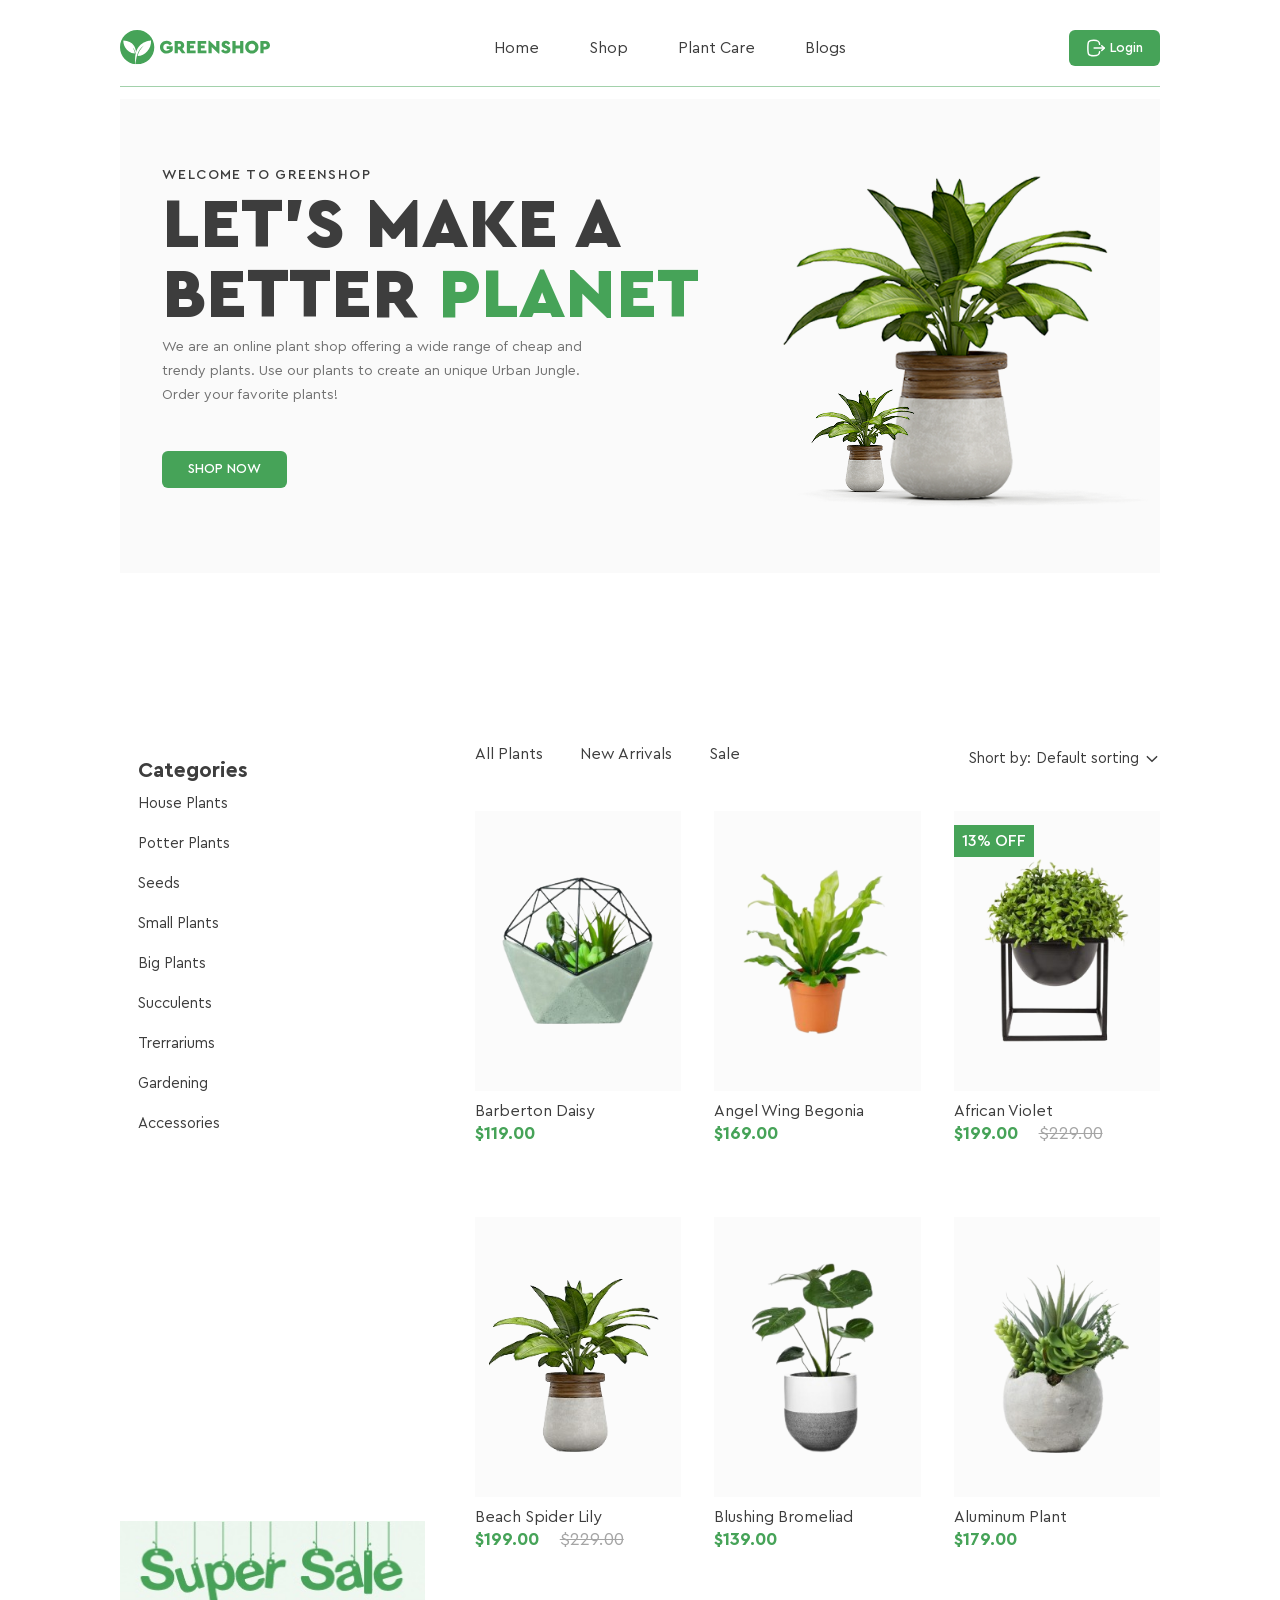
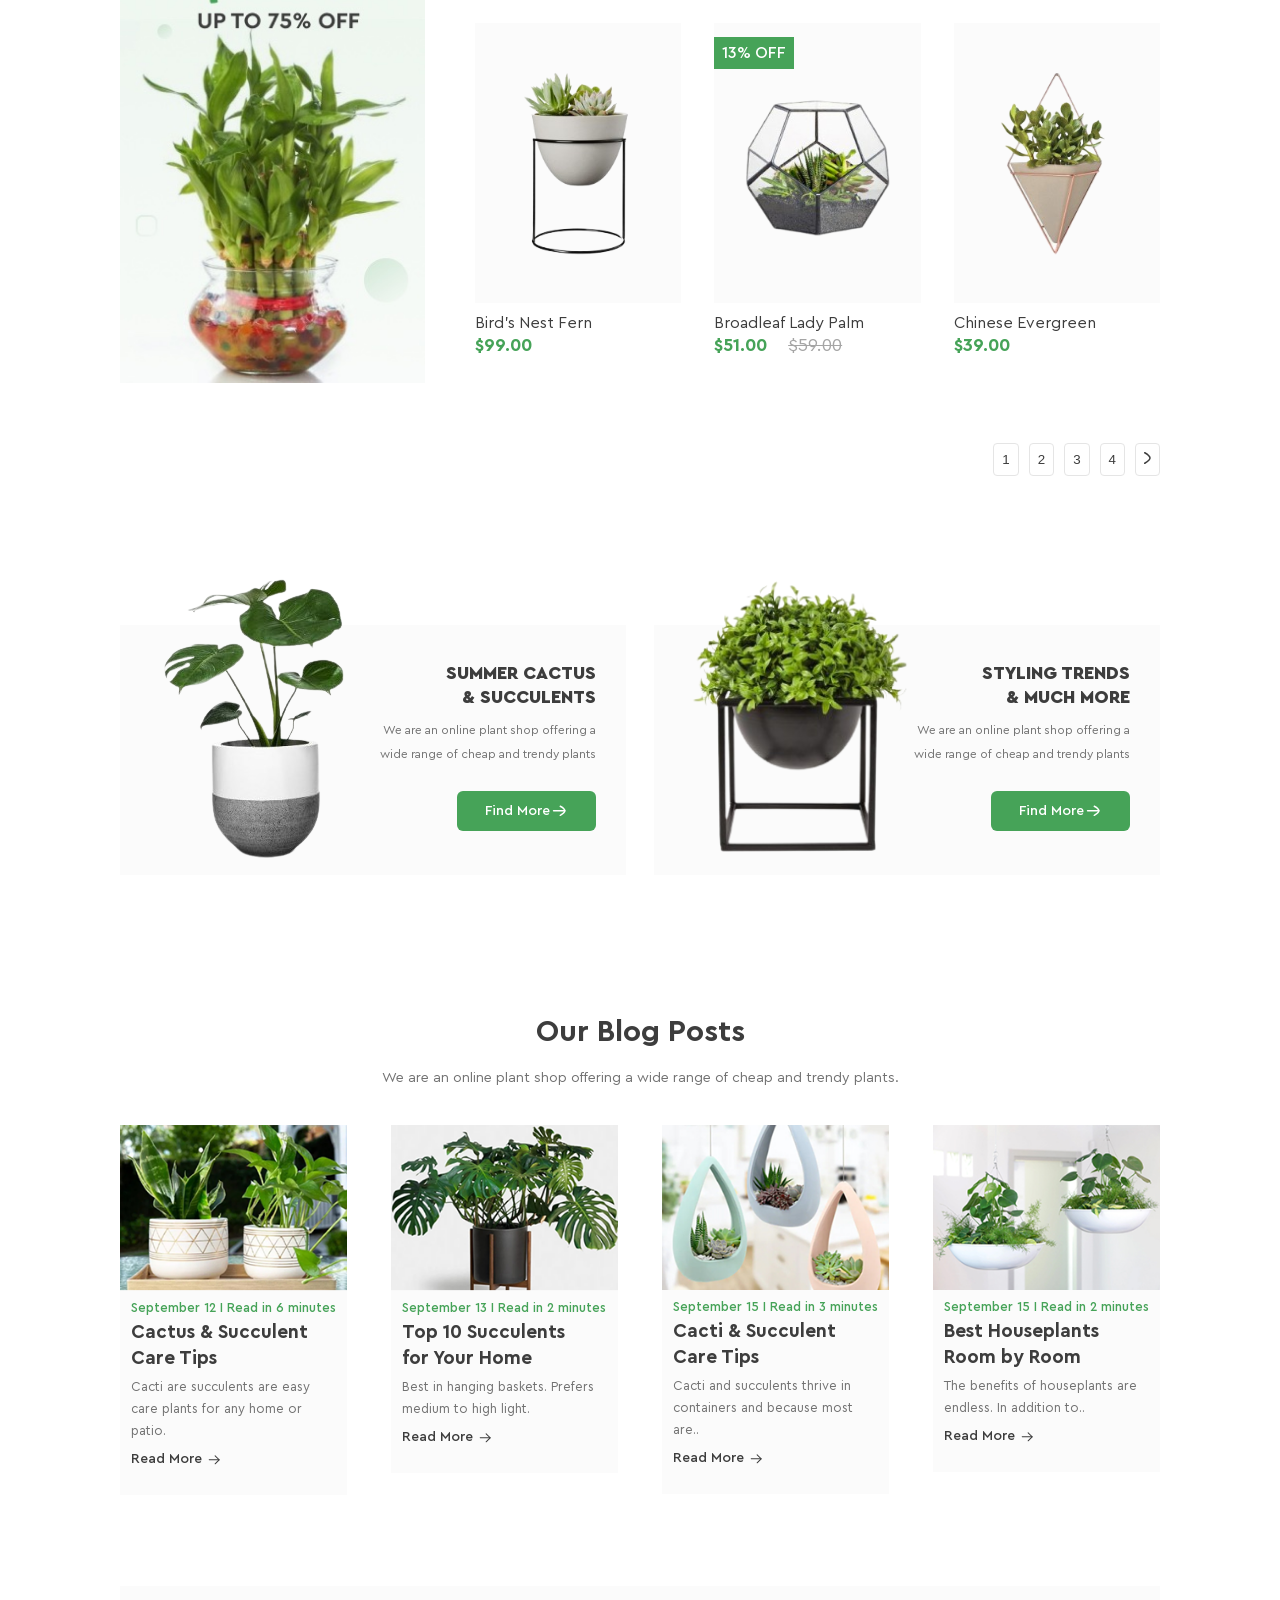
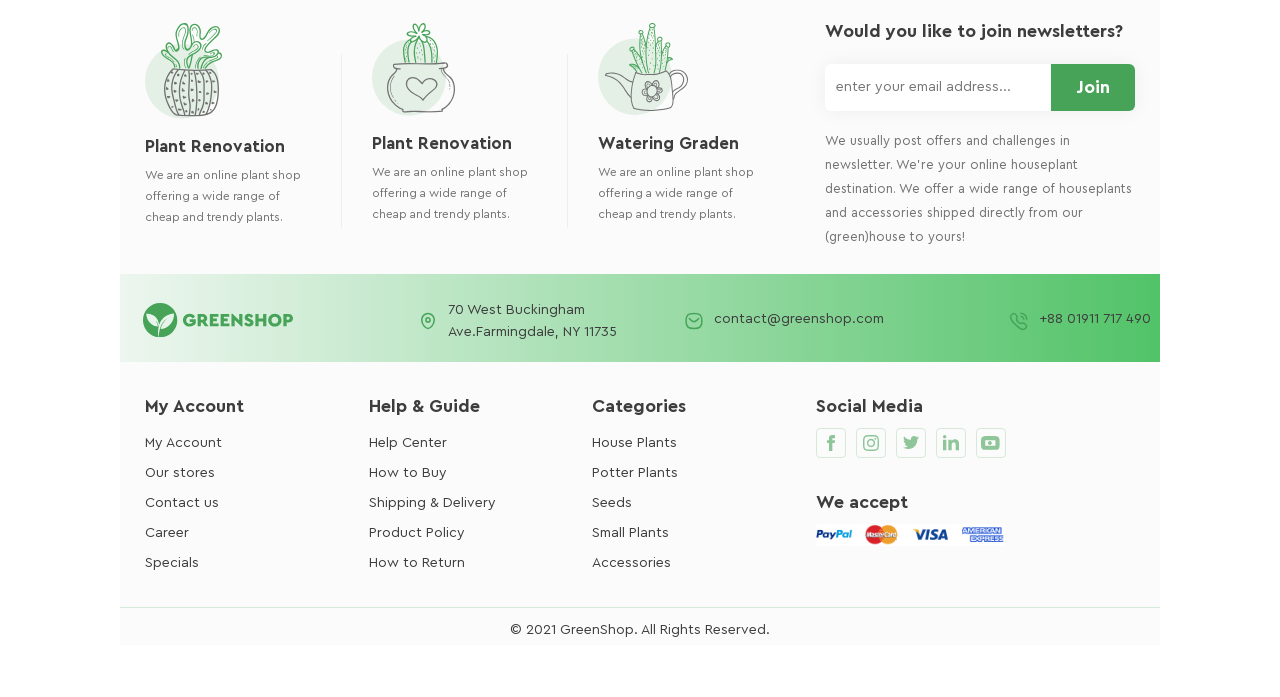
==== commit fc1def0e: "Homework 12" ====
--- a/index.html
+++ b/index.html
@@ -34,7 +34,7 @@
                     <li><a href="#">Home</a></li>
                     <li><a href="#">Shop</a></li>
                     <li class="dropdown">
-                        <a href="#" class="active">Plant Care</a>
+                         <a href="#">Plant Care</a>
                         <ul class="dropdown-menu">
                             <li><a href="#">Drainage</a></li>
                             <li><a href="#">Fungicides</a></li>
@@ -63,7 +63,7 @@
                     <li><a href="#">Blogs</a></li>
                 </ul>
             </div>
-            <button class="headerBtn">
+            <button class="headerBtn" onclick="window.location.href='registration.html';">
                 <svg xmlns="http://www.w3.org/2000/svg" width="20" height="20" viewBox="0 0 20 20" fill="none">
                     <path d="M18.1592 10.1006H8.125" stroke="white" stroke-width="1.5" stroke-linecap="round" stroke-linejoin="round"/>
                     <path d="M15.7202 7.67059L18.1602 10.1006L15.7202 12.5306" stroke="white" stroke-width="1.5" stroke-linecap="round" stroke-linejoin="round"/>
@@ -94,7 +94,7 @@
                 <div class="categories">
                     <h3 class="sidebar-title">Categories</h3>
                     <ul class="category-list">
-                        <li class="category-item active">House Plants</li>
+                        <li class="category-item">House Plants</li>
                         <li class="category-item">Potter Plants</li>
                         <li class="category-item">Seeds</li>
                         <li class="category-item">Small Plants</li>
@@ -112,7 +112,7 @@
             <div class="product-catalog">   
                 <div class="catalog-header">
                     <div class="tabs">
-                        <span class="active">All Plants</span>
+                        <span>All Plants</span>
                         <span>New Arrivals</span>
                         <span>Sale</span>
                     </div>
@@ -374,7 +374,7 @@
                     </div>
                 </div>
                 <ul class="pagination">
-            <li class="page-item active">
+            <li class="page-item">
                 <button type="button" class="page-link">1</button>
             </li>
             <li class="page-item">
@@ -461,7 +461,7 @@
                         <div class="blog-meta">September 15 I Read in 3 minutes</div>
                         <h4 class="blog-post-title">Cacti & Succulent Care Tips</h4>
                         <p class="blog-post-excerpt">Cacti and succulents thrive in containers and because most are..</p>
-                        <a href="#" class="blog-reade-more active">
+                        <a href="#" class="blog-reade-more">
                             Read More
                             <svg xmlns="http://www.w3.org/2000/svg" width="16" height="16" viewBox="0 0 16 16" fill="none">
                             <path d="M2.66666 7.81714C2.66666 7.56401 2.85476 7.35481 3.09881 7.3217L3.16666 7.31714L13.1667 7.31714C13.4428 7.31714 13.6667 7.541 13.6667 7.81714C13.6667 8.07027 13.4786 8.27947 13.2345 8.31257L13.1667 8.31714H3.16666C2.89051 8.31714 2.66666 8.09328 2.66666 7.81714Z" fill="#3D3D3D"/>
--- a/css/styles.css
+++ b/css/styles.css
@@ -67,8 +67,6 @@
     transition: all 0.2s ease;
 }
 
-
-.menu-list > li > a.active,
 .menu-list > li > a:hover,
 .menu-list > li.dropdown:hover > a {
     color: #46A358;
@@ -123,6 +121,7 @@
     background-color: #46A358;
     font-family: "CeraPro Bold", sans-serif;
 }
+
 .next-dropdown {
     position: static;
 }
@@ -193,7 +192,14 @@
     align-items: center;
     gap: 4px;
     padding: 8px 17px;
-}
+    transition: background-color 0.3s ease, color 0.3s ease;
+}
+
+.headerBtn:hover {
+    background-color: #f09732;
+
+}
+
 
 .hero{
     background-color: rgba(245, 245, 245, 0.5);
@@ -255,6 +261,10 @@
     width: fit-content;
 }
 
+.hero-btn:hover {
+    transform: scale(1.2);
+}
+
 .hero-image {
     display: flex;
     justify-content: flex-end;
@@ -315,11 +325,12 @@
     line-height: 40px;
 }
 
-.category-item.active {
+.category-item:hover {
     color: #46A358;
     font-family: "CeraPro Bold", sans-serif;
     border-bottom: none;
 }
+
 .sidebar{
     width: 100%;
     max-width: 310px;
@@ -365,7 +376,7 @@
     white-space: nowrap;
 }
 
-.tabs span.active{
+.tabs span:hover {
     font-family: "CeraPro Bold", sans-serif;
     color: #46A358;
     border-bottom: 2px solid #46A358;
@@ -378,12 +389,23 @@
     font-family: "CeraPro Regular", sans-serif;
     font-size: 15px;
     color: #3D3D3D;
+    transition: transform 0.3s ease, color 0.3s ease;
+}
+
+.sort:hover {
+    transform: scale(1.03);
+    color: #c28121;
 }
 
 .sort-select{
     gap: 5px;
     display: flex;
     align-items: center;
+}
+
+.sort-select:hover svg {
+    transform: scale(1.03);
+    fill: #c28121;
 }
 
 .product-grid{
@@ -406,7 +428,6 @@
 
 .product-image{
     background-color: #FBFBFB;
-    /* background-color: #F5F5F5; */
     display: flex;
     justify-content: center;
     align-items: center;
@@ -538,19 +559,18 @@
     border: 1px solid #E5E5E5;
     box-sizing: border-box;
     padding: 8px;
+    background-color: transparent;
+    transition: background-color 0.3s ease, border-color 0.3s ease, color 0.3s ease;
+    cursor: pointer;
 }
 
 .page-item:hover {
-    border-color: #46A358;
-    color: #46A358;
-}
-
-.page-item.active {
     background-color: #46A358;
     border-color: #46A358;
     color: #FFFFFF;
-    font-family: "CeraPro Bold", sans-serif;
-}
+
+}
+
 
 .promo-banners {
     display: flex;
@@ -623,6 +643,15 @@
     line-height: 20px;
     gap: 5px;
     margin-top: 25px;
+    cursor: pointer;
+    transition: transform 0.3s ease, box-shadow 0.3s ease, background-color 0.3s ease;
+}
+    
+
+.promo-btn:hover {
+    transform: scale(1.2);
+    box-shadow: 0 8px 15px rgba(70, 163, 88, 0.3);
+    background: #3b8b4c;
 }
 
 .promo-banners .promo-btn svg {
@@ -670,6 +699,8 @@
     flex: 1;
     box-sizing: border-box;
     background: #FBFBFB;
+    height: 100%;
+
 }
 
 .blog-img-plant {
@@ -688,12 +719,13 @@
     display: flex;
     flex-direction: column;
     text-align: left;
+    flex-grow: 1;
 }
 
 .blog-meta {
     color: #46A358;
     font-family: "CeraPro Medium", sans-serif;
-    font-size: 14px;
+    font-size: 13px;
     font-style: normal;
     line-height: 16px;
     margin-bottom: 4px;
@@ -702,7 +734,7 @@
 .blog-post-title {
     color: #3D3D3D;
     font-family: "CeraPro Bold", sans-serif;
-    font-size: 20px;
+    font-size: 19px;
     font-style: normal;
     line-height: 26px;
     margin-bottom: 4px;
@@ -712,7 +744,7 @@
 .blog-post-excerpt {
     color: #727272;
     font-family: "CeraPro Regular", sans-serif;
-    font-size: 14px;
+    font-size: 13px;
     font-style: normal;
     line-height: 22px;
     margin-bottom: 9px;
@@ -725,10 +757,13 @@
     font-style: normal;
     line-height: 16px;
     padding-bottom: 12px;
-}
-
-.blog-reade-more.active{
+    transition: color 0.3s ease, transform 0.3s ease;
+
+}
+
+.blog-card:hover .blog-reade-more{
     color: #46A358;
+    transform: scale(1.08);
 }
 
 .blog-reade-more svg {
@@ -849,12 +884,18 @@
     font-size: 18px;
     cursor: pointer;
     flex-shrink: 0;
-    transition: background-color 0.2s ease;
+    transition: background-color 0.2s ease, color 0.2s ease, outline 0.2s ease;
+    outline: 2px solid transparent;
+ 
 }
 
 .subscribe-btn:hover {
-    background-color: #3b8b4c;
-}
+    background-color: #dfe22b;
+    color: #18183f;
+    border: 2px #18183f;
+    outline: 2px solid #8a2be2; 
+}
+
 
 .subscribe-text {
     font-family: "CeraPro Regular", sans-serif;
@@ -971,6 +1012,12 @@
     line-height: 30px; 
 }
 
+.links-column ul li a:hover {
+  color: #46A358;
+    font-family: "CeraPro Bold", sans-serif;
+    border-bottom: none;
+}
+
 
 .social-icons {
     display: flex;
@@ -986,14 +1033,30 @@
     min-width: 30px;
     border-radius: 4px;
     border: 1px solid rgba(70, 163, 88, 0.20);
-}
+    transition: background-color 0.3s ease, border-color 0.3s ease, transform 0.3s ease;
+}
+
+.social-icons a svg {
+    transition: fill 0.3s ease, fill-opacity 0.3s ease;
+}
+
+.social-icons a:hover {
+    background-color: #dfe22b;
+    border-color: #581253;
+    transform: scale(1.15);
+}
+
 
 .payment-icons img {
     display: block;
     max-width: 100%;
     height: auto;
-    margin-right: 155px;
-}
+}
+
+.payment-icons:hover {
+    transform: scale(1.03);
+}
+
 
 .footer-copyright {
     width: 100%;
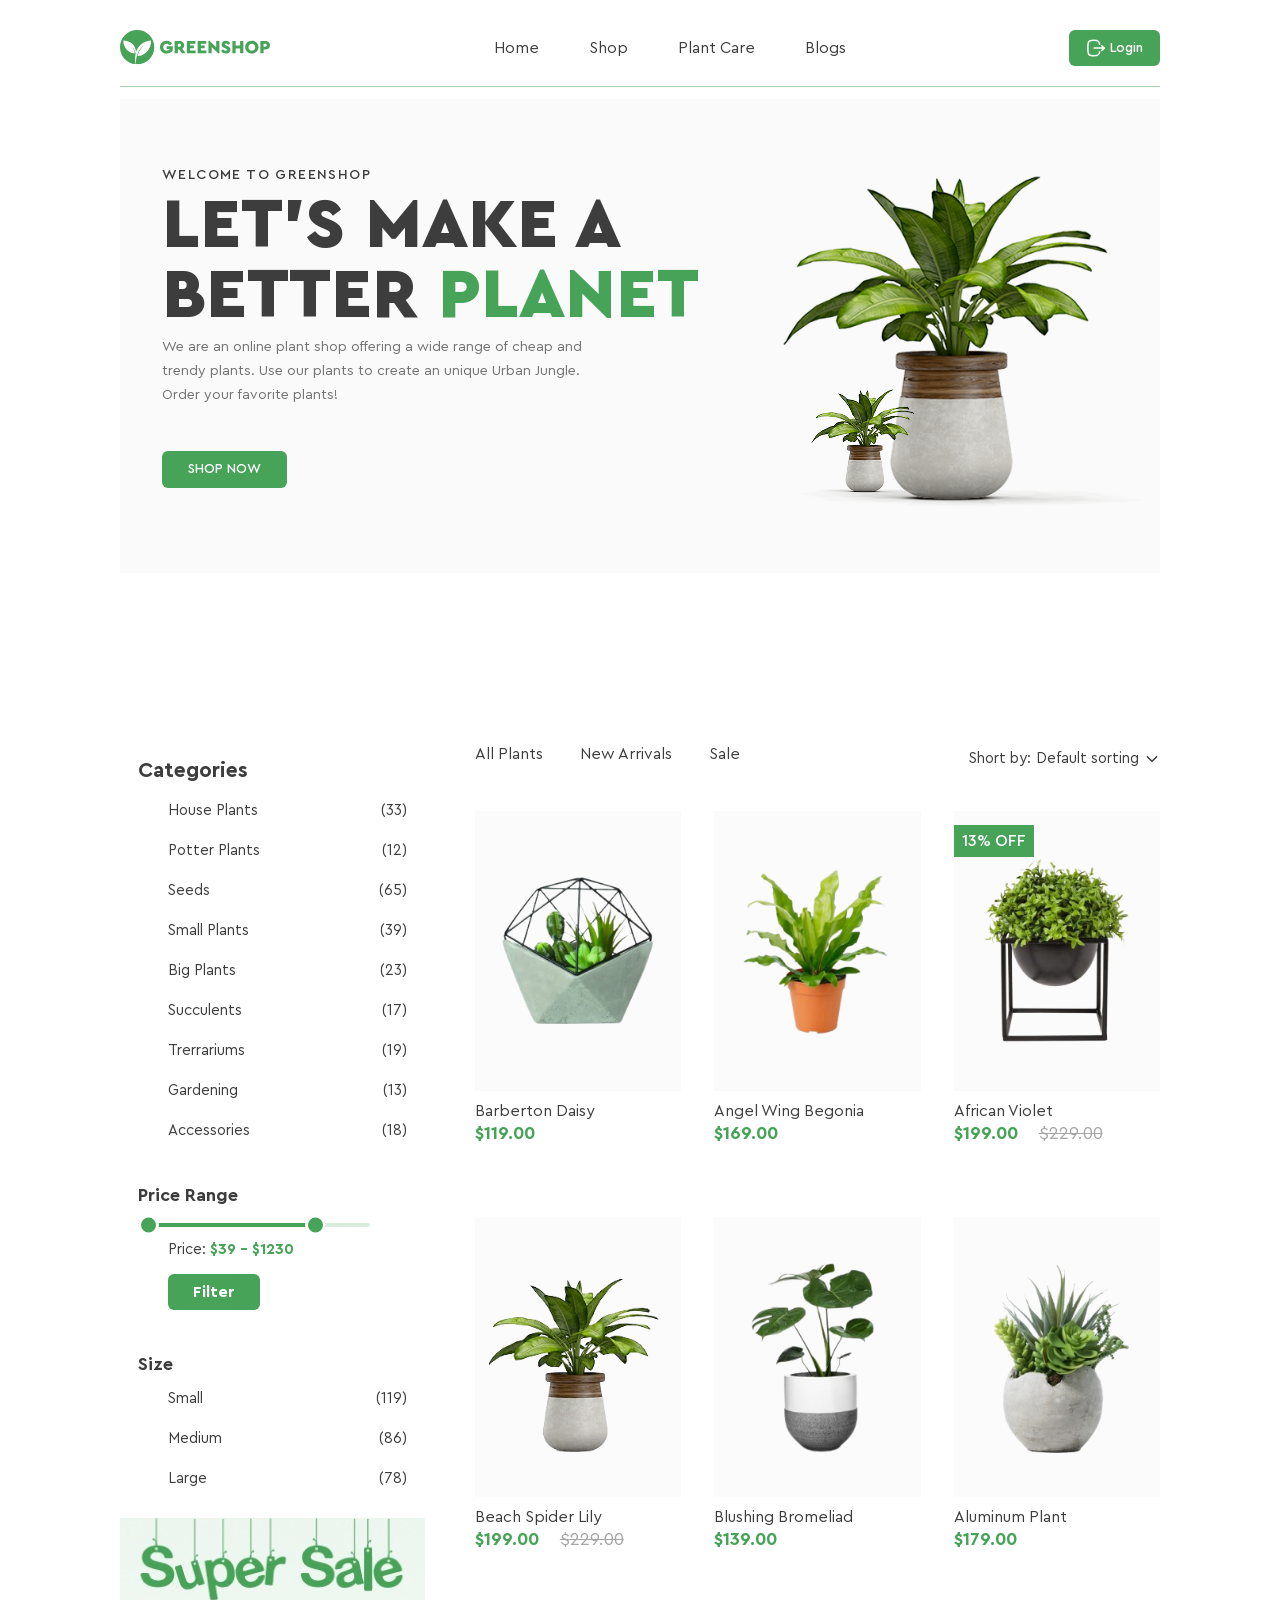
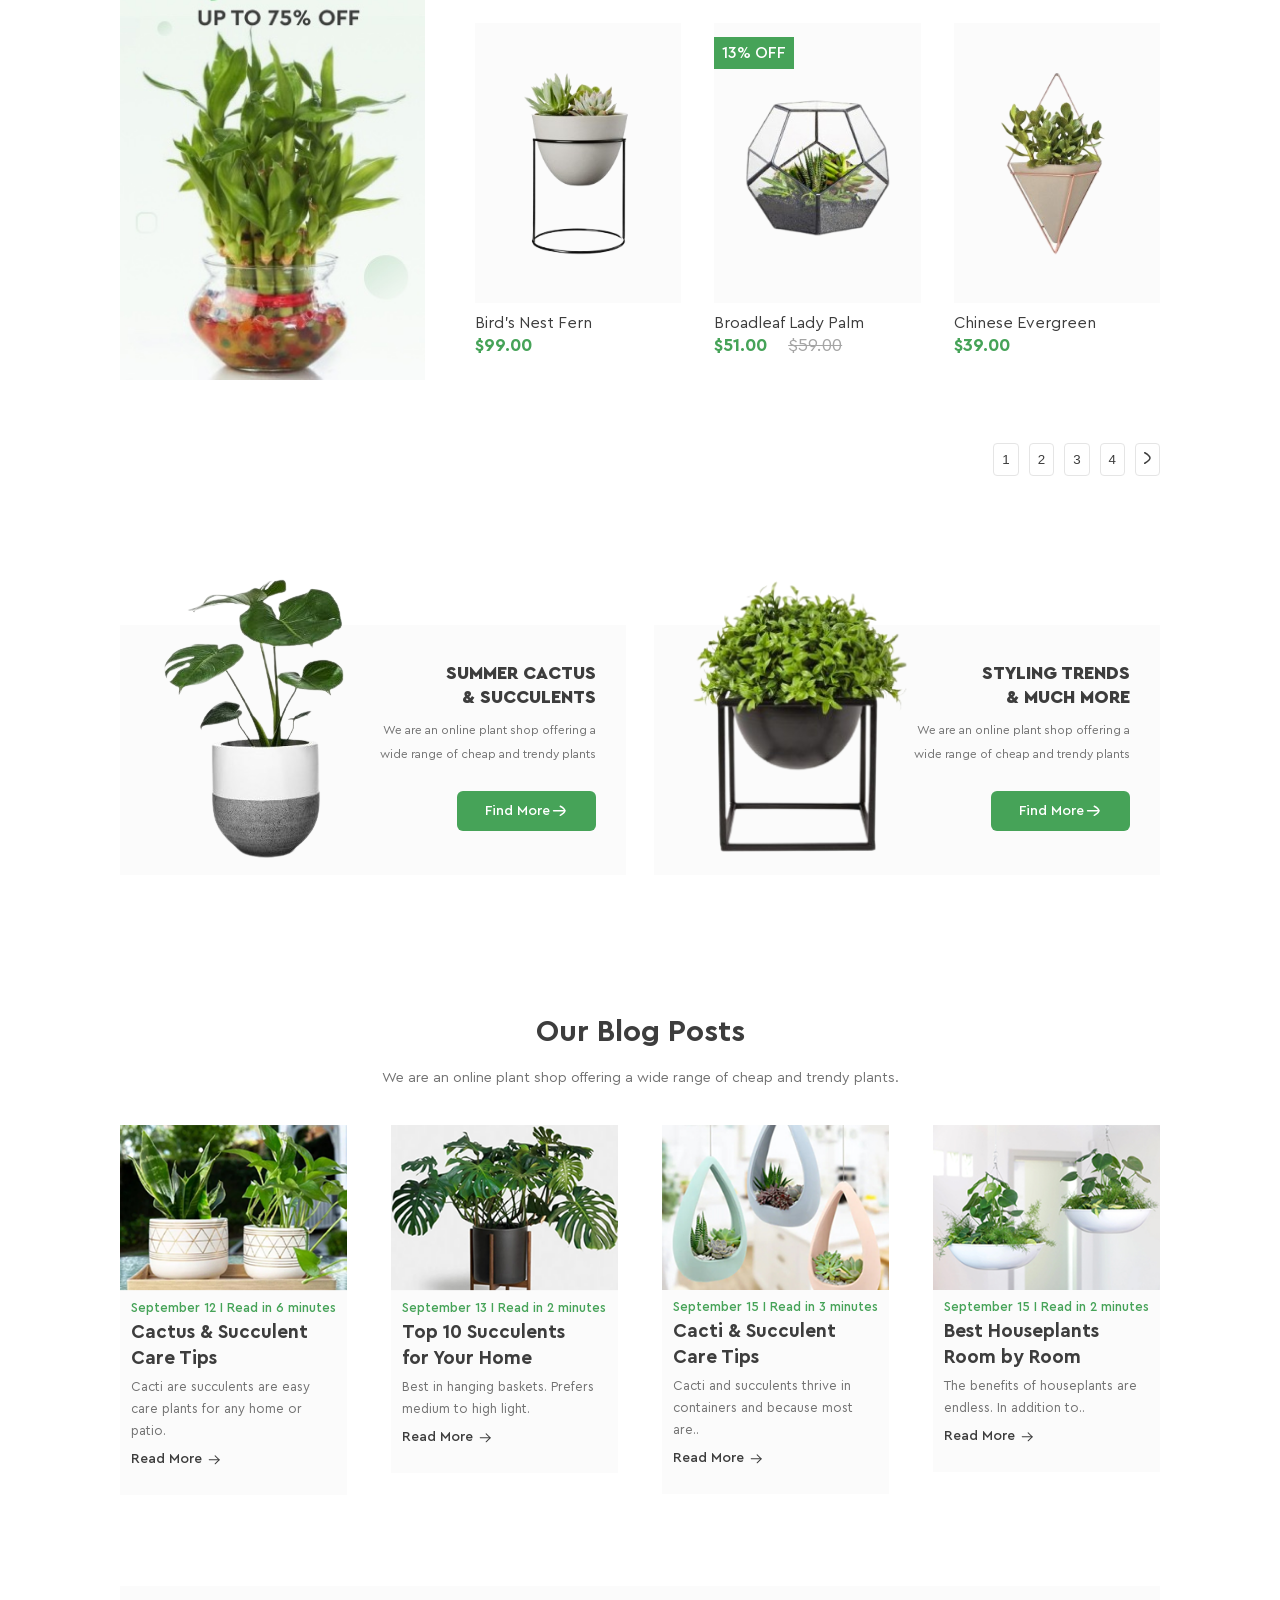
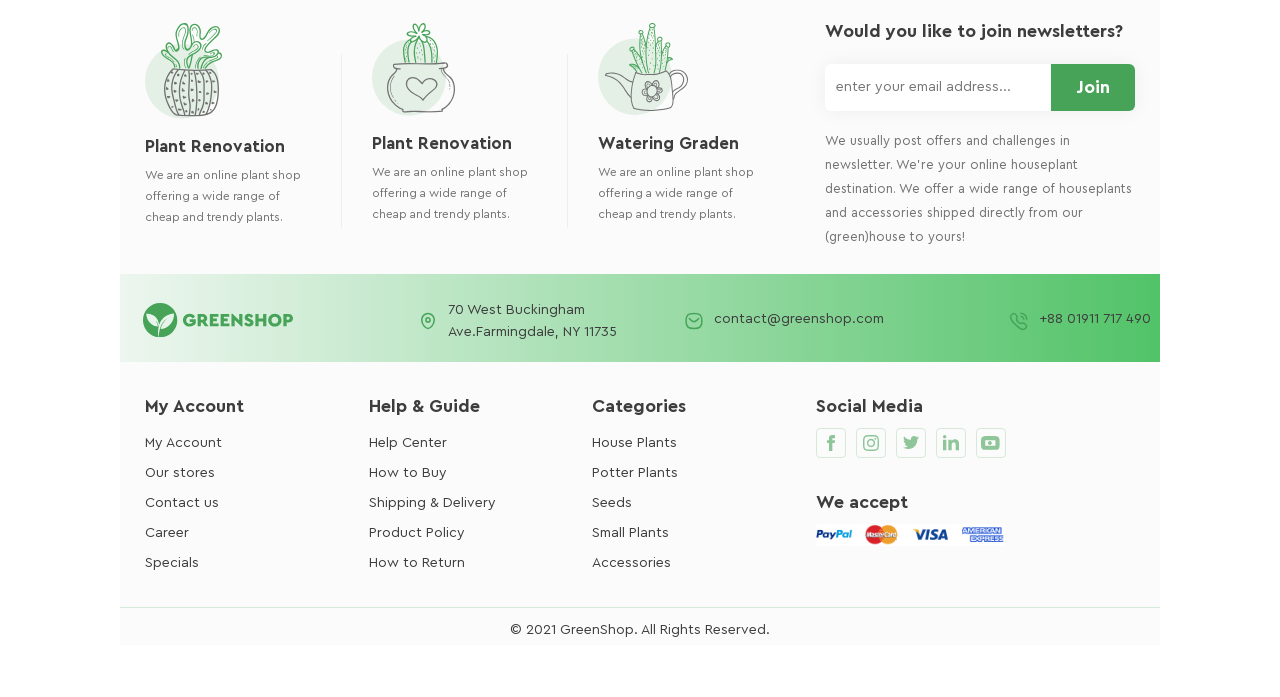
==== commit e3e84cc5: "Homework 13" ====
--- a/index.html
+++ b/index.html
@@ -8,6 +8,9 @@
     <link rel="stylesheet" href="./css/styles.css">
 </head>
 <body>
+     <div id="preloader">
+        <img src="images/loader1.svg" alt="Loading GreenShop..." class="custom-loader">
+    </div>
     <div class="container">
          <header class="header">
             <svg xmlns="http://www.w3.org/2000/svg" width="150" height="35" viewBox="0 0 150 35" fill="none">
@@ -94,20 +97,84 @@
                 <div class="categories">
                     <h3 class="sidebar-title">Categories</h3>
                     <ul class="category-list">
-                        <li class="category-item">House Plants</li>
-                        <li class="category-item">Potter Plants</li>
-                        <li class="category-item">Seeds</li>
-                        <li class="category-item">Small Plants</li>
-                        <li class="category-item">Big Plants</li>
-                        <li class="category-item">Succulents</li>
-                        <li class="category-item">Trerrariums</li>
-                        <li class="category-item">Gardening</li>
-                        <li class="category-item">Accessories</li>
+                        <li class="category-item">
+                            <span class="category-name">House Plants</span>
+                            <span class="category-count">(33)</span>
+                        </li>
+                        <li class="category-item">
+                            <span class="category-name">Potter Plants</span>
+                            <span class="category-count">(12)</span>
+                        </li>
+                        <li class="category-item">
+                            <span class="category-name">Seeds</span>
+                            <span class="category-count">(65)</span>
+                        </li>
+                        <li class="category-item">
+                            <span class="category-name">Small Plants</span>
+                            <span class="category-count">(39)</span>
+                        </li>
+                        <li class="category-item">
+                            <span class="category-name">Big Plants</span>
+                            <span class="category-count">(23)</span>
+                        </li>
+                        <li class="category-item">
+                            <span class="category-name">Succulents</span>
+                            <span class="category-count">(17)</span>
+                        </li>
+                        <li class="category-item">
+                            <span class="category-name">Trerrariums</span>
+                            <span class="category-count">(19)</span>
+                        </li>
+                        <li class="category-item">
+                            <span class="category-name">Gardening</span>
+                            <span class="category-count">(13)</span>
+                        </li>
+                        <li class="category-item">
+                            <span class="category-name">Accessories</span>
+                            <span class="category-count">(18)</span>
+                        </li>
                     </ul>
-
+                </div>
+                 <div class="price-filter">
+                    <h3 class="filter-title">Price Range</h3>
+                    
+                    <div class="range-slider-wrapper">
+                        <div class="slider-track"></div>
+                        <div class="slider-handle handle-left">
+                            <svg xmlns="http://www.w3.org/2000/svg" width="21" height="21" viewBox="0 0 21 21" fill="none">
+                                <circle cx="10.5" cy="10.5" r="9" fill="#46A358" stroke="white" stroke-width="3"/>
+                            </svg>
+                        </div>
+                        <div class="slider-handle handle-right">
+                            <svg xmlns="http://www.w3.org/2000/svg" width="21" height="21" viewBox="0 0 21 21" fill="none">
+                                <circle cx="10.5" cy="10.5" r="9" fill="#46A358" stroke="white" stroke-width="3"/>
+                            </svg>
+                        </div>
+                    </div>
+                    
+                    <div class="price-values">
+                        Price: <span class="price-range-text">$39 - $1230</span>
+                    </div> 
+                    <button type="button" class="filter-btn">Filter</button>
+                </div>
+                <div class="size-filter">
+                    <h3 class="filter-title-size">Size</h3>
+                    <ul class="size-list">
+                        <li class="size-item">
+                            <span class="size-name">Small</span>
+                            <span class="size-count">(119)</span>
+                        </li>
+                        <li class="size-item">
+                            <span class="size-name">Medium</span>
+                            <span class="size-count">(86)</span>
+                        </li>
+                        <li class="size-item">
+                            <span class="size-name">Large</span>
+                            <span class="size-count">(78)</span>
+                        </li>
+                    </ul>
                 </div>
                 <img src="./images/big plant.png" alt="Plant" class="banner-img">
-
             </aside>
             <div class="product-catalog">   
                 <div class="catalog-header">
--- a/css/styles.css
+++ b/css/styles.css
@@ -296,8 +296,7 @@
     width: 100%;
     box-sizing: border-box;
     gap: 50px;
-    margin-top: 171px;
-    
+    margin-top: 171px; 
 }
 
 .categories{
@@ -305,7 +304,7 @@
     font-family: "CeraPro Bold", sans-serif;
     font-size: 18px;
     font-style: normal;
-    margin: 14px 18px 377px 18px;
+    margin: 14px 18px 19px 18px;
     display: flex;
     flex-direction: column;
     box-sizing: border-box;
@@ -313,8 +312,9 @@
 
 .category-list {
     list-style: none;
-    margin: 0;
-    padding: 0;
+    padding-left: 30px;
+    margin-top: 7px;
+
 }
 
 .category-item {
@@ -323,6 +323,7 @@
     font-size: 15px;
     font-style: normal;
     line-height: 40px;
+ 
 }
 
 .category-item:hover {
@@ -336,12 +337,158 @@
     max-width: 310px;
     box-sizing: border-box;
 }
+.category-item {
+    display: flex;
+    justify-content: space-between;
+    align-items: center;
+    cursor: pointer;
+}
+
+.category-name,
+.category-count {
+    color: #3D3D3D;
+    font-family: "CeraPro Regular", sans-serif;
+    font-size: 15px;
+    line-height: 40px;
+    transition: color 0.3s ease, font-family 0.3s ease;
+}
+
+.category-item:hover .category-name,
+.category-item:hover .category-count {
+    color: #46A358;
+    font-family: "CeraPro Bold", sans-serif;
+}
+
+.price-filter {
+    width: 100%;
+    max-width: 250px;
+    margin-top: 36px; 
+    padding-left: 18px;
+} 
+
+.filter-title {
+    color: #3D3D3D;
+    font-family: "CeraPro Bold", sans-serif;
+    font-size: 18px;
+    font-style: normal;
+    line-height: 16px;
+    margin-bottom: 20px;
+}
+
+.range-slider-wrapper {
+    position: relative;
+    width: 100%;
+    height: 4px;
+    background-color: rgba(70, 163, 88, 0.20);
+    border-radius: 5px;
+    margin-bottom: 15px;
+}
+
+.slider-track {
+    position: absolute;
+    height: 100%;
+    left: 0px;
+    right: 44px;
+    background-color: #46A358;
+}
+
+.slider-handle {
+    position: absolute;
+    top: 50%;
+    transform: translateY(-50%);
+    cursor: pointer;
+    z-index: 2;
+    display: flex;
+    align-items: center;
+    justify-content: center;
+}
+
+.handle-left {
+    left: 0px;
+}
+
+.handle-right {
+    right: 44px;
+}
+
+.price-values {
+    color: #3D3D3D;
+    font-family: "CeraPro Regular", sans-serif;
+    font-size: 15px;
+    font-style: normal;
+    line-height: 16px;
+    padding-left: 30px;
+}
+
+.price-range-text {
+    color: #46A358;
+    font-family: "CeraPro Bold", sans-serif;
+    font-size: 15px;
+    font-style: normal;
+    line-height: 16px;
+}
+
+.filter-btn {
+    color: #FFF;
+    font-family: "CeraPro Bold", sans-serif;
+    font-size: 16px;
+    font-style: normal;
+    line-height: 20px;
+    border-radius: 6px;
+    background-color: #46A358;
+    padding: 8px 25px;
+    margin: 16px 30px 46px;
+}
+
+.filter-btn:hover {
+    background-color: #e7712d;
+
+}
+
+.size-filter {
+    padding: 0 18px 0 18px;
+    width: 100%;
+}
+
+.filter-title-size {
+    color: #3D3D3D;
+    font-family: "CeraPro Bold", sans-serif;
+    font-size: 18px;
+    font-style: normal;
+    line-height: 16px;
+    margin-bottom: 7px;
+}
+
+.size-item {
+    display: flex;
+    justify-content: space-between;
+    cursor: pointer;
+    padding-left: 30px;
+
+}
+
+.size-name, 
+.size-count {
+    color: #3D3D3D;
+    font-family: "CeraPro Regular", sans-serif;
+    font-size: 15px;
+    line-height: 40px;
+    transition: color 0.2s ease, font-family 0.2s ease;
+}
+
+.size-item:hover .size-name,
+.size-item:hover .size-count {
+    color: #46A358;
+    font-family: "CeraPro Bold", sans-serif;
+}
+
 
 
 .banner-img{
     display: block;
     object-fit: contain;
     width: 100%;
+    margin-top: 19px;
 }
 
 .product-catalog{
@@ -1069,4 +1216,36 @@
     font-size: 14px;
     font-style: normal;
     line-height: 30px;
+}
+
+#preloader {
+    position: fixed;
+    top: 0;
+    left: 0;
+    width: 100%;
+    height: 100%;
+    background-color: #ffffff;
+    display: flex;
+    justify-content: center;
+    align-items: center;
+    z-index: 99999;
+    animation: fadeOutLoader 0.5s ease 3s forwards;
+}
+
+.custom-loader {
+    max-width: 130px;
+    max-height: 130px;
+}
+
+
+@keyframes fadeOutLoader {
+    0% {
+        opacity: 1;
+        visibility: visible;
+    }
+    100% {
+        opacity: 0;
+        visibility: hidden;
+        pointer-events: none;
+    }
 }
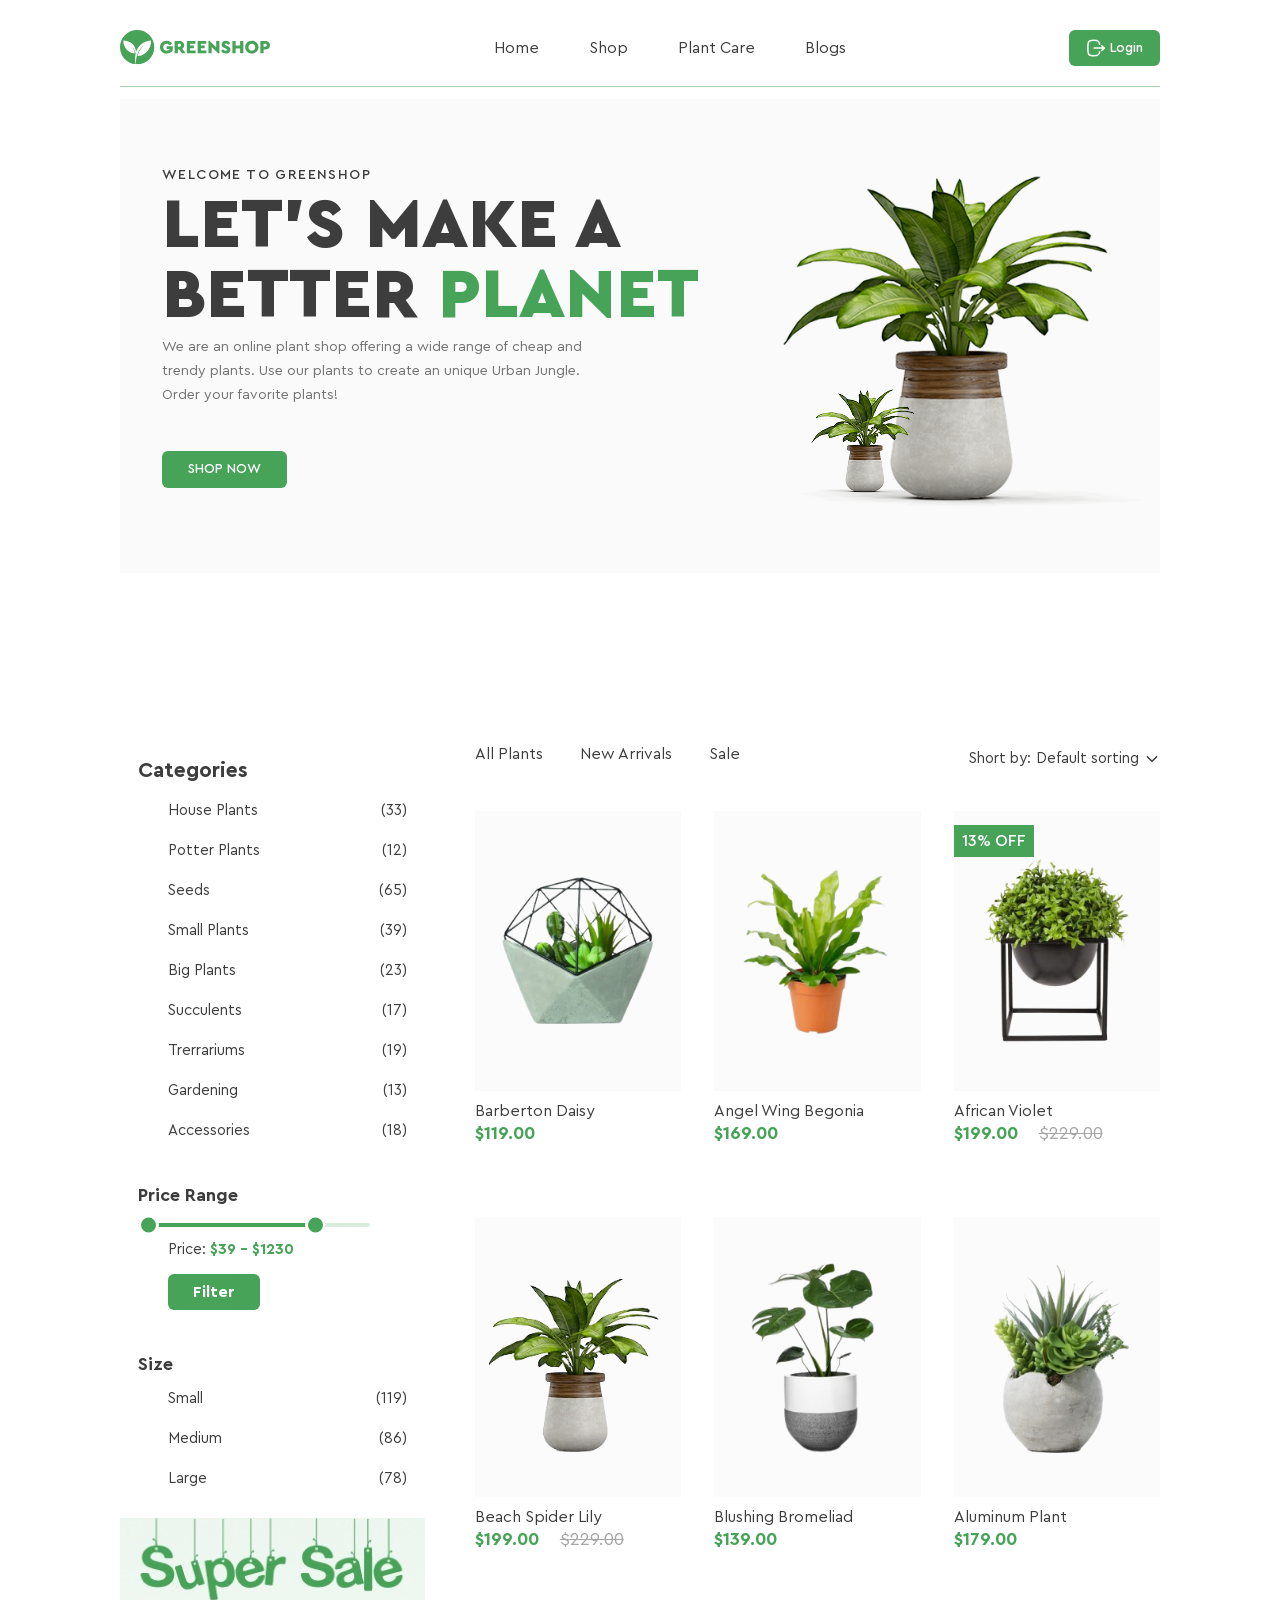
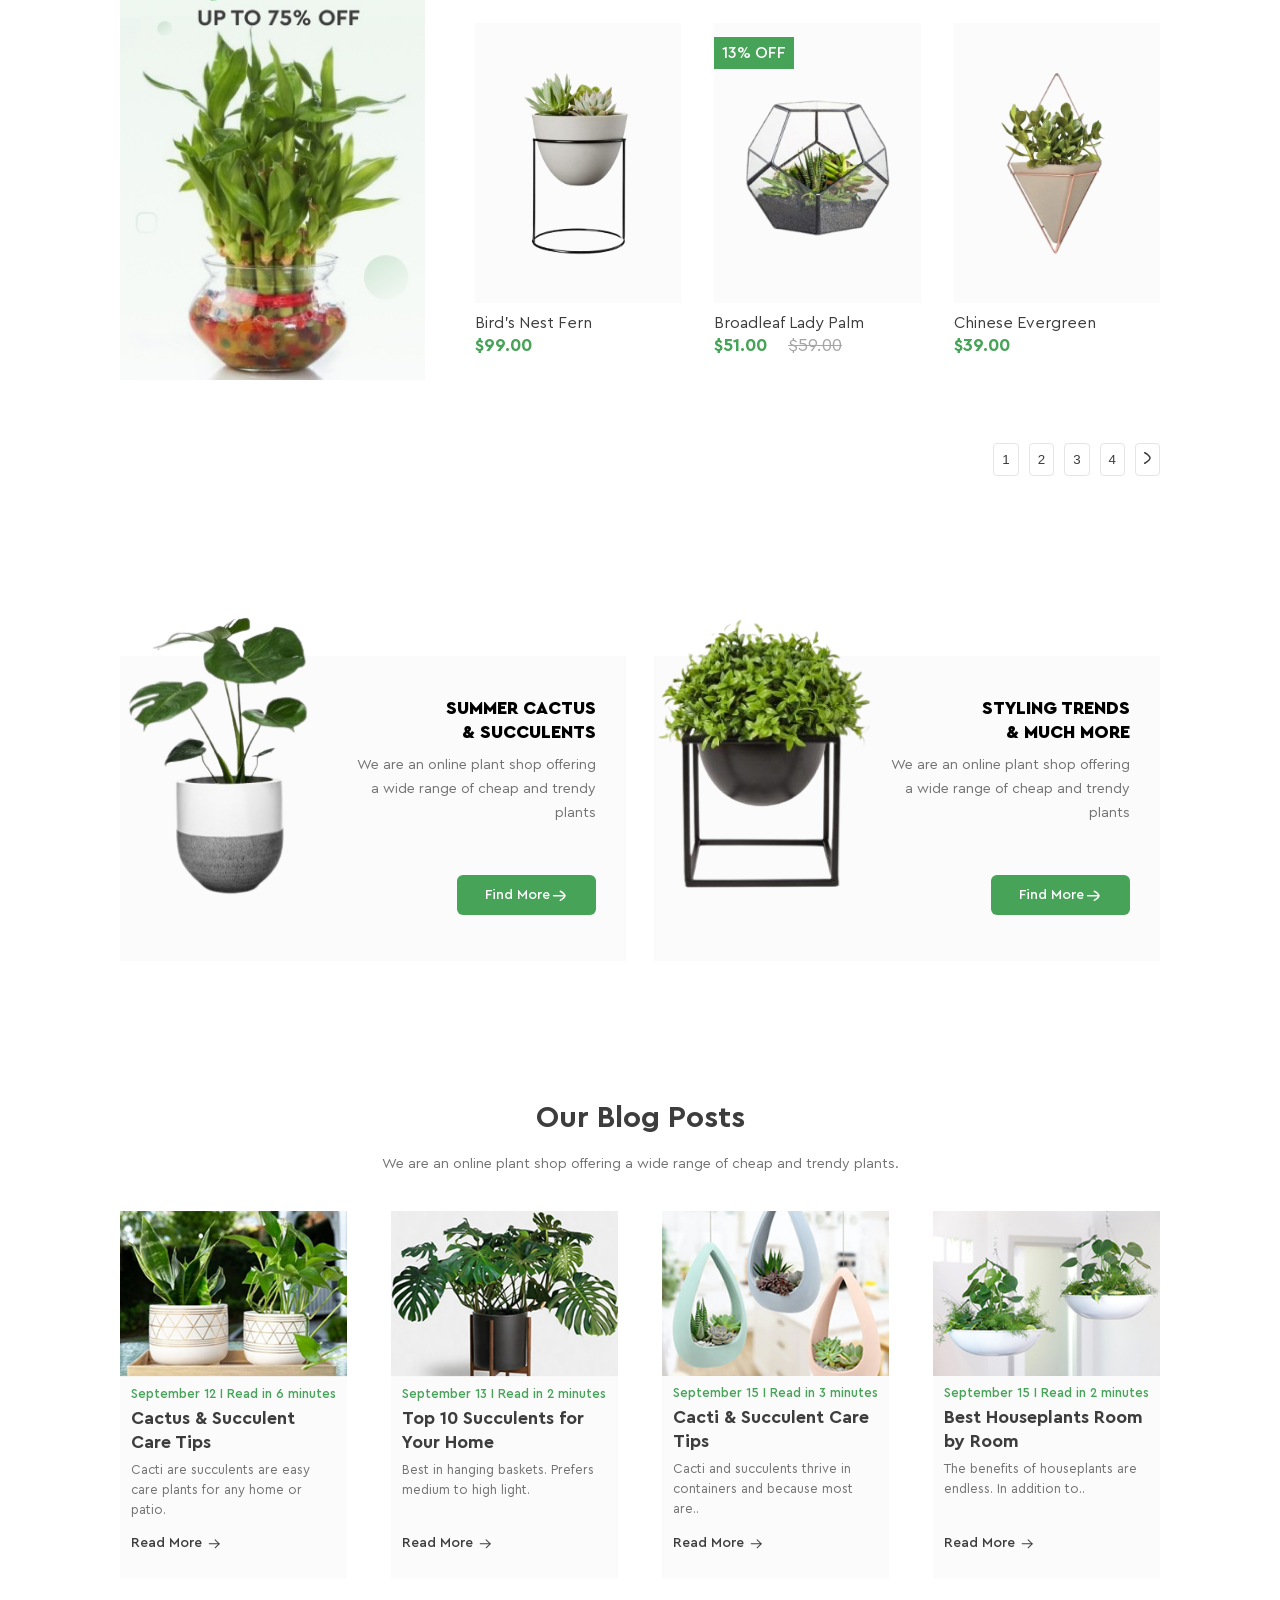
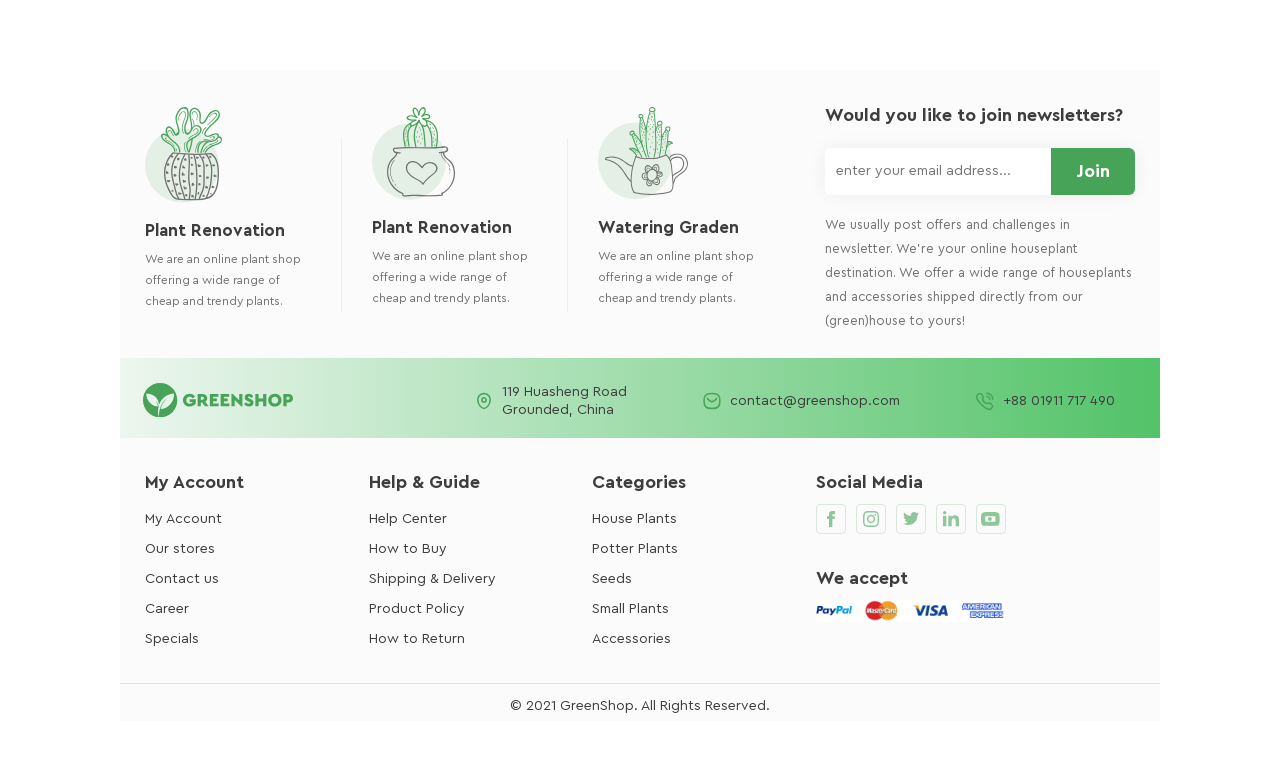
==== commit c90d5e1e: "homework" ====
--- a/index.html
+++ b/index.html
@@ -98,46 +98,73 @@
                     <h3 class="sidebar-title">Categories</h3>
                     <ul class="category-list">
                         <li class="category-item">
-                            <span class="category-name">House Plants</span>
-                            <span class="category-count">(33)</span>
+                            <label class="category-link">
+                                <input type="checkbox" class="category-checkbox">
+                                <span class="category-name">House Plants</span>
+                                <span class="category-count">(33)</span>
+                            </label>
+        
                         </li>
                         <li class="category-item">
-                            <span class="category-name">Potter Plants</span>
-                            <span class="category-count">(12)</span>
+                            <label class="category-link">
+                                <input type="checkbox" class="category-checkbox">
+                                <span class="category-name">Potter Plants</span>
+                                <span class="category-count">(12)</span>
+                            </label>
                         </li>
                         <li class="category-item">
-                            <span class="category-name">Seeds</span>
-                            <span class="category-count">(65)</span>
+                            <label class="category-link">
+                                <input type="checkbox" class="category-checkbox">
+                                <span class="category-name">Seeds</span>
+                                <span class="category-count">(65)</span>
+                            </label>
                         </li>
                         <li class="category-item">
-                            <span class="category-name">Small Plants</span>
-                            <span class="category-count">(39)</span>
+                            <label class="category-link">
+                                <input type="checkbox" class="category-checkbox">
+                                <span class="category-name">Small Plants</span>
+                                <span class="category-count">(39)</span>
+                            </label>
                         </li>
                         <li class="category-item">
-                            <span class="category-name">Big Plants</span>
-                            <span class="category-count">(23)</span>
+                            <label class="category-link">
+                                <input type="checkbox" class="category-checkbox">
+                                <span class="category-name">Big Plants</span>
+                                <span class="category-count">(23)</span>
+                            </label>
                         </li>
                         <li class="category-item">
-                            <span class="category-name">Succulents</span>
-                            <span class="category-count">(17)</span>
+                            <label class="category-link">
+                                <input type="checkbox" class="category-checkbox">
+                                <span class="category-name">Succulents</span>
+                                <span class="category-count">(17)</span>
+                            </label>
                         </li>
                         <li class="category-item">
-                            <span class="category-name">Trerrariums</span>
-                            <span class="category-count">(19)</span>
+                            <label class="category-link">
+                                <input type="checkbox" class="category-checkbox">
+                                <span class="category-name">Trerrariums</span>
+                                <span class="category-count">(19)</span>
+                            </label>
                         </li>
                         <li class="category-item">
-                            <span class="category-name">Gardening</span>
-                            <span class="category-count">(13)</span>
+                            <label class="category-link">
+                                <input type="checkbox" class="category-checkbox">
+                                <span class="category-name">Gardening</span>
+                                <span class="category-count">(13)</span>
+                            </label>
                         </li>
                         <li class="category-item">
-                            <span class="category-name">Accessories</span>
-                            <span class="category-count">(18)</span>
+                            <label class="category-link">
+                                <input type="checkbox" class="category-checkbox">
+                                <span class="category-name">Accessories</span>
+                                <span class="category-count">(18)</span>
+                            </label>
                         </li>
                     </ul>
                 </div>
                  <div class="price-filter">
                     <h3 class="filter-title">Price Range</h3>
-                    
                     <div class="range-slider-wrapper">
                         <div class="slider-track"></div>
                         <div class="slider-handle handle-left">
@@ -468,7 +495,7 @@
                     <div class="promo-content">
                     <h3 class="promo-title">Summer cactus <br> & succulents</h3>
                     <p class="promo-text">We are an online plant shop offering a wide range of cheap and trendy plants</p>
-                    <a href="#" class="promo-btn">Find More<svg xmlns="http://www.w3.org/2000/svg" width="18" height="18" viewBox="0 0 18 18" fill="none"><path d="M14.8126 8.79428H3.56256" stroke="white" stroke-width="1.5" stroke-linecap="round" stroke-linejoin="round"/><path d="M10.2748 4.2759C10.2748 4.2759 14.8123 6.72165 14.8123 8.79315C14.8123 10.8662 10.2748 13.3127 10.2748 13.3127" stroke="white" stroke-width="1.5" stroke-linecap="round" stroke-linejoin="round"/></svg></a>
+                    <button type="button" class="promo-btn">Find More<svg xmlns="http://www.w3.org/2000/svg" width="18" height="18" viewBox="0 0 18 18" fill="none"><path d="M14.8126 8.79428H3.56256" stroke="white" stroke-width="1.5" stroke-linecap="round" stroke-linejoin="round"/><path d="M10.2748 4.2759C10.2748 4.2759 14.8123 6.72165 14.8123 8.79315C14.8123 10.8662 10.2748 13.3127 10.2748 13.3127" stroke="white" stroke-width="1.5" stroke-linecap="round" stroke-linejoin="round"/></svg></button>
                     </div>
             </div>
             <div class="promo-card">
@@ -476,7 +503,7 @@
                     <div class="promo-content">
                     <h3 class="promo-title">Styling Trends <br> & much more</h3>
                     <p class="promo-text">We are an online plant shop offering a wide range of cheap and trendy plants</p>
-                    <a href="#" class="promo-btn">Find More<svg xmlns="http://www.w3.org/2000/svg" width="18" height="18" viewBox="0 0 18 18" fill="none"><path d="M14.8126 8.79428H3.56256" stroke="white" stroke-width="1.5" stroke-linecap="round" stroke-linejoin="round"/><path d="M10.2748 4.2759C10.2748 4.2759 14.8123 6.72165 14.8123 8.79315C14.8123 10.8662 10.2748 13.3127 10.2748 13.3127" stroke="white" stroke-width="1.5" stroke-linecap="round" stroke-linejoin="round"/></svg></a>
+                    <button type="button" class="promo-btn">Find More<svg xmlns="http://www.w3.org/2000/svg" width="18" height="18" viewBox="0 0 18 18" fill="none"><path d="M14.8126 8.79428H3.56256" stroke="white" stroke-width="1.5" stroke-linecap="round" stroke-linejoin="round"/><path d="M10.2748 4.2759C10.2748 4.2759 14.8123 6.72165 14.8123 8.79315C14.8123 10.8662 10.2748 13.3127 10.2748 13.3127" stroke="white" stroke-width="1.5" stroke-linecap="round" stroke-linejoin="round"/></svg></button>
                     </div>
             </div>
         </section>
@@ -494,13 +521,13 @@
                         <div class="blog-meta">September 12 I Read in 6 minutes</div>
                         <h4 class="blog-post-title">Cactus & Succulent Care Tips</h4>
                         <p class="blog-post-excerpt">Cacti are succulents are easy care plants for any home or patio.</p>
-                        <a href="#" class="blog-reade-more">
+                        <button type="button" class="blog-reade-more">
                             Read More
                             <svg xmlns="http://www.w3.org/2000/svg" width="16" height="16" viewBox="0 0 16 16" fill="none">
                             <path d="M2.66666 7.81714C2.66666 7.56401 2.85476 7.35481 3.09881 7.3217L3.16666 7.31714L13.1667 7.31714C13.4428 7.31714 13.6667 7.541 13.6667 7.81714C13.6667 8.07027 13.4786 8.27947 13.2345 8.31257L13.1667 8.31714H3.16666C2.89051 8.31714 2.66666 8.09328 2.66666 7.81714Z" fill="#3D3D3D"/>
                             <path d="M8.78066 4.15517C8.58498 3.96033 8.5843 3.64375 8.77914 3.44807C8.95627 3.27018 9.23401 3.25344 9.43006 3.39825L9.48624 3.44655L13.5196 7.46255C13.698 7.6402 13.7142 7.91895 13.5683 8.11499L13.5196 8.17114L9.48627 12.1878C9.29061 12.3827 8.97403 12.382 8.77917 12.1863C8.60203 12.0085 8.58646 11.7307 8.7321 11.5352L8.78063 11.4792L12.458 7.81666L8.78066 4.15517Z" fill="#3D3D3D"/>
                             </svg>
-                        </a>
+                        </button>
                     </div>
                 </div>
                 <div class="blog-card">
@@ -511,13 +538,13 @@
                         <div class="blog-meta">September 13 I Read in 2 minutes</div>
                         <h4 class="blog-post-title">Top 10 Succulents for Your Home</h4>
                         <p class="blog-post-excerpt">Best in hanging baskets. Prefers medium to high light.</p>
-                        <a href="#" class="blog-reade-more">
+                        <button type="button" class="blog-reade-more">
                             Read More
                             <svg xmlns="http://www.w3.org/2000/svg" width="16" height="16" viewBox="0 0 16 16" fill="none">
                             <path d="M2.66666 7.81714C2.66666 7.56401 2.85476 7.35481 3.09881 7.3217L3.16666 7.31714L13.1667 7.31714C13.4428 7.31714 13.6667 7.541 13.6667 7.81714C13.6667 8.07027 13.4786 8.27947 13.2345 8.31257L13.1667 8.31714H3.16666C2.89051 8.31714 2.66666 8.09328 2.66666 7.81714Z" fill="#3D3D3D"/>
                             <path d="M8.78066 4.15517C8.58498 3.96033 8.5843 3.64375 8.77914 3.44807C8.95627 3.27018 9.23401 3.25344 9.43006 3.39825L9.48624 3.44655L13.5196 7.46255C13.698 7.6402 13.7142 7.91895 13.5683 8.11499L13.5196 8.17114L9.48627 12.1878C9.29061 12.3827 8.97403 12.382 8.77917 12.1863C8.60203 12.0085 8.58646 11.7307 8.7321 11.5352L8.78063 11.4792L12.458 7.81666L8.78066 4.15517Z" fill="#3D3D3D"/>
                             </svg>
-                        </a>
+                        </button>
                     </div>
                 </div>
                 <div class="blog-card">
@@ -528,13 +555,13 @@
                         <div class="blog-meta">September 15 I Read in 3 minutes</div>
                         <h4 class="blog-post-title">Cacti & Succulent Care Tips</h4>
                         <p class="blog-post-excerpt">Cacti and succulents thrive in containers and because most are..</p>
-                        <a href="#" class="blog-reade-more">
+                        <button type="button" class="blog-reade-more">
                             Read More
                             <svg xmlns="http://www.w3.org/2000/svg" width="16" height="16" viewBox="0 0 16 16" fill="none">
                             <path d="M2.66666 7.81714C2.66666 7.56401 2.85476 7.35481 3.09881 7.3217L3.16666 7.31714L13.1667 7.31714C13.4428 7.31714 13.6667 7.541 13.6667 7.81714C13.6667 8.07027 13.4786 8.27947 13.2345 8.31257L13.1667 8.31714H3.16666C2.89051 8.31714 2.66666 8.09328 2.66666 7.81714Z" fill="#3D3D3D"/>
                             <path d="M8.78066 4.15517C8.58498 3.96033 8.5843 3.64375 8.77914 3.44807C8.95627 3.27018 9.23401 3.25344 9.43006 3.39825L9.48624 3.44655L13.5196 7.46255C13.698 7.6402 13.7142 7.91895 13.5683 8.11499L13.5196 8.17114L9.48627 12.1878C9.29061 12.3827 8.97403 12.382 8.77917 12.1863C8.60203 12.0085 8.58646 11.7307 8.7321 11.5352L8.78063 11.4792L12.458 7.81666L8.78066 4.15517Z" fill="#3D3D3D"/>
                             </svg>
-                        </a>
+                        </button>
                     </div>
                 </div>
                 <div class="blog-card">
@@ -545,13 +572,13 @@
                         <div class="blog-meta">September 15 I Read in 2 minutes</div>
                         <h4 class="blog-post-title">Best Houseplants Room by Room</h4>
                         <p class="blog-post-excerpt">The benefits of houseplants are endless. In addition to..</p>
-                        <a href="#" class="blog-reade-more">
+                        <button type="button" class="blog-reade-more">
                             Read More
                             <svg xmlns="http://www.w3.org/2000/svg" width="16" height="16" viewBox="0 0 16 16" fill="none">
                             <path d="M2.66666 7.81714C2.66666 7.56401 2.85476 7.35481 3.09881 7.3217L3.16666 7.31714L13.1667 7.31714C13.4428 7.31714 13.6667 7.541 13.6667 7.81714C13.6667 8.07027 13.4786 8.27947 13.2345 8.31257L13.1667 8.31714H3.16666C2.89051 8.31714 2.66666 8.09328 2.66666 7.81714Z" fill="#3D3D3D"/>
                             <path d="M8.78066 4.15517C8.58498 3.96033 8.5843 3.64375 8.77914 3.44807C8.95627 3.27018 9.23401 3.25344 9.43006 3.39825L9.48624 3.44655L13.5196 7.46255C13.698 7.6402 13.7142 7.91895 13.5683 8.11499L13.5196 8.17114L9.48627 12.1878C9.29061 12.3827 8.97403 12.382 8.77917 12.1863C8.60203 12.0085 8.58646 11.7307 8.7321 11.5352L8.78063 11.4792L12.458 7.81666L8.78066 4.15517Z" fill="#3D3D3D"/>
                             </svg>
-                        </a>
+                        </button>
                     </div>
                 </div>
             </div>
@@ -911,7 +938,7 @@
                             <path fill-rule="evenodd" clip-rule="evenodd" d="M12.0918 8.92542C12.0918 7.77436 11.1591 6.84166 10.0081 6.84166C8.85787 6.84166 7.92517 7.77436 7.92517 8.92542C7.92517 10.0756 8.85787 11.0083 10.0081 11.0083C11.1591 11.0083 12.0918 10.0756 12.0918 8.92542Z" stroke="#46A358" stroke-width="1.5" stroke-linecap="round" stroke-linejoin="round"/>
                             <path fill-rule="evenodd" clip-rule="evenodd" d="M9.99959 17.5C7.58457 17.5 3.75 13.2989 3.75 8.8322C3.75 5.33539 6.54758 2.5 9.99959 2.5C13.4516 2.5 16.25 5.33539 16.25 8.8322C16.25 13.2989 12.4154 17.5 9.99959 17.5Z" stroke="#46A358" stroke-width="1.5" stroke-linecap="round" stroke-linejoin="round"/>
                             </svg>
-                            <span>70 West Buckingham Ave.Farmingdale, NY 11735</span>
+                            <span>119 Huasheng Road<br>Grounded, China</span>
                         </div>
                         <div class="contact-item">
                             <svg xmlns="http://www.w3.org/2000/svg" width="20" height="20" viewBox="0 0 20 20" fill="none">
@@ -965,31 +992,31 @@
                     <div class="links-column footer-social-column">
                         <h4>Social Media</h4>
                         <div class="social-icons">
-                            <a href="#">
+                            <button type="button">
                                 <svg xmlns="http://www.w3.org/2000/svg" width="8" height="16" viewBox="0 0 8 16" fill="none">
                                 <path d="M2 5.33333H0V8H2V16H5.33333V8H7.73333L8 5.33333H5.33333V4.2C5.33333 3.6 5.46667 3.33333 6.06667 3.33333H8V0H5.46667C3.06667 0 2 1.06667 2 3.06667V5.33333Z" fill="#46A358" fill-opacity="0.6"/>
                                 </svg>
-                            </a>
-                            <a href="#">
+                            </button>
+                            <button type="button">
                                 <svg xmlns="http://www.w3.org/2000/svg" width="16" height="16" viewBox="0 0 16 16" fill="none">
                                 <path d="M8 1.46667C10.1333 1.46667 10.4 1.46667 11.2667 1.53333C13.4667 1.6 14.4667 2.66667 14.5333 4.8C14.6 5.66667 14.6 5.86667 14.6 8C14.6 10.1333 14.6 10.4 14.5333 11.2C14.4667 13.3333 13.4 14.4 11.2667 14.4667C10.4 14.5333 10.2 14.5333 8 14.5333C5.86667 14.5333 5.6 14.5333 4.8 14.4667C2.6 14.4 1.6 13.3333 1.53333 11.2C1.46667 10.3333 1.46667 10.1333 1.46667 8C1.46667 5.86667 1.46667 5.6 1.53333 4.8C1.6 2.66667 2.66667 1.6 4.8 1.53333C5.6 1.46667 5.86667 1.46667 8 1.46667ZM8 0C5.8 0 5.53333 0 4.73333 0.0666667C1.8 0.2 0.2 1.8 0.0666667 4.73333C0 5.53333 0 5.8 0 8C0 10.2 0 10.4667 0.0666667 11.2667C0.2 14.2 1.8 15.8 4.73333 15.9333C5.53333 16 5.8 16 8 16C10.2 16 10.4667 16 11.2667 15.9333C14.2 15.8 15.8 14.2 15.9333 11.2667C16 10.4667 16 10.2 16 8C16 5.8 16 5.53333 15.9333 4.73333C15.8 1.8 14.2 0.2 11.2667 0.0666667C10.4667 0 10.2 0 8 0ZM8 3.86667C5.73333 3.86667 3.86667 5.73333 3.86667 8C3.86667 10.2667 5.73333 12.1333 8 12.1333C10.2667 12.1333 12.1333 10.2667 12.1333 8C12.1333 5.73333 10.2667 3.86667 8 3.86667ZM8 10.6667C6.53333 10.6667 5.33333 9.46667 5.33333 8C5.33333 6.53333 6.53333 5.33333 8 5.33333C9.46667 5.33333 10.6667 6.53333 10.6667 8C10.6667 9.46667 9.46667 10.6667 8 10.6667ZM12.2667 2.8C11.7333 2.8 11.3333 3.2 11.3333 3.73333C11.3333 4.26667 11.7333 4.66667 12.2667 4.66667C12.8 4.66667 13.2 4.26667 13.2 3.73333C13.2 3.2 12.8 2.8 12.2667 2.8Z" fill="#46A358" fill-opacity="0.6"/>
                                 </svg>
-                            </a>
-                            <a href="#">
+                            </button>
+                            <button type="button">
                                 <svg xmlns="http://www.w3.org/2000/svg" width="16" height="13" viewBox="0 0 16 13" fill="none">
                                 <path d="M5.03186 13.0036C11.0699 13.0036 14.3718 8.00118 14.3718 3.66357C14.3718 3.52144 14.3689 3.38005 14.3624 3.2392C15.0033 2.77588 15.5605 2.19756 16 1.53953C15.4118 1.80085 14.7789 1.97682 14.1149 2.05616C14.7926 1.64981 15.313 1.0067 15.5585 0.24021C14.9241 0.616357 14.2217 0.889688 13.4742 1.03709C12.8749 0.399076 12.0218 0 11.0779 0C9.26483 0 7.79464 1.4702 7.79464 3.28233C7.79464 3.54001 7.82357 3.79041 7.87962 4.0308C5.1516 3.89377 2.73239 2.58735 1.11352 0.601253C0.831273 1.08622 0.668767 1.64999 0.668767 2.25106C0.668767 3.38988 1.24837 4.3953 2.12968 4.98363C1.59121 4.96707 1.08531 4.81894 0.642926 4.57291C0.642198 4.58656 0.642198 4.60039 0.642198 4.61476C0.642198 6.2047 1.77392 7.53204 3.27578 7.83285C3.00008 7.90801 2.71001 7.94841 2.41047 7.94841C2.19901 7.94841 1.99338 7.9273 1.79339 7.88927C2.21121 9.19332 3.42318 10.1425 4.86007 10.1693C3.73636 11.0499 2.32094 11.5745 0.783049 11.5745C0.518272 11.5745 0.256952 11.5594 0 11.529C1.45273 12.46 3.17769 13.0036 5.03186 13.0036Z" fill="#46A358" fill-opacity="0.6"/>
                                 </svg>
-                            </a>
-                            <a href="#">
+                            </button>
+                            <button type="button">
                                 <svg xmlns="http://www.w3.org/2000/svg" width="16" height="16" viewBox="0 0 16 16" fill="none">
                                 <path d="M3.33333 1.66667C3.33333 2.6 2.6 3.33333 1.66667 3.33333C0.733333 3.33333 0 2.6 0 1.66667C0 0.733333 0.733333 0 1.66667 0C2.6 0 3.33333 0.733333 3.33333 1.66667ZM3.33333 4.66667H0V15.3333H3.33333V4.66667ZM8.66667 4.66667H5.33333V15.3333H8.66667V9.73333C8.66667 6.6 12.6667 6.33333 12.6667 9.73333V15.3333H16V8.6C16 3.33333 10.0667 3.53333 8.66667 6.13333V4.66667Z" fill="#46A358" fill-opacity="0.6"/>
                                 </svg>
-                            </a>
-                            <a href="#">
+                            </button>
+                            <button type="button">
                                 <svg xmlns="http://www.w3.org/2000/svg" width="19" height="14" viewBox="0 0 19 14" fill="none">
                                 <path fill-rule="evenodd" clip-rule="evenodd" d="M15.1653 4.42995L15.168 4.43062C15.168 4.43062 15.1676 4.4305 15.1667 4.4303C15.1663 4.4302 15.1658 4.43008 15.1653 4.42995ZM4.32444 4.35686C6.91762 4.19575 11.7483 4.19575 14.3415 4.35686L14.3422 4.3644C14.4047 4.99716 14.4299 5.84143 14.4299 7.01915C14.4299 8.18238 14.4053 9.02689 14.3441 9.66498C11.6962 9.77026 6.97129 9.77027 4.32282 9.66502C4.261 9.03324 4.23602 8.19137 4.23602 7.01915C4.23602 5.84143 4.26123 4.99716 4.32369 4.3644L4.32444 4.35686ZM15.2422 9.61106C15.2422 9.61109 15.2405 9.61148 15.237 9.61215L15.2422 9.61106ZM3.49794 9.60768L3.50063 9.60836C3.49881 9.60793 3.49792 9.60769 3.49794 9.60768ZM0 7.01915C0 11.8412 0.388873 13.63 3.42208 13.8633C6.22196 14.0189 12.4439 14.0189 15.2438 13.8633C18.277 13.7078 18.6659 11.8412 18.6659 7.01915C18.6659 2.19713 18.277 0.408316 15.2438 0.174993C12.4439 -0.0583309 6.22196 -0.0583309 3.42208 0.174993C0.388873 0.408316 0 2.19713 0 7.01915ZM3.49794 4.43062C3.49792 4.43061 3.49884 4.43037 3.50073 4.42992L3.49794 4.43062ZM9.78228 8.73886C8.50388 9.37806 6.99973 8.44845 6.99973 7.01915C6.99973 5.58986 8.50388 4.66025 9.78228 5.29945C11.1994 6.008 11.1994 8.0303 9.78228 8.73886Z" fill="#46A358" fill-opacity="0.6"/>
                                 </svg>
-                            </a>
+                            </button>
                         </div>
                         <h4>We accept</h4>
                         <div class="payment-icons">
--- a/css/styles.css
+++ b/css/styles.css
@@ -29,6 +29,10 @@
     margin: 0 auto;
     padding: 30px 120px 52px;
     box-sizing: border-box;
+    transition: padding 0.3s ease-in-out;
+}
+.promo-card, .product-image, .hero, .blog-card {
+    transition: all 0.3s ease-in-out; 
 }
 
 .header{
@@ -299,6 +303,7 @@
     margin-top: 171px; 
 }
 
+
 .categories{
     color: #3D3D3D;
     font-family: "CeraPro Bold", sans-serif;
@@ -332,6 +337,7 @@
     border-bottom: none;
 }
 
+
 .sidebar{
     width: 100%;
     max-width: 310px;
@@ -353,11 +359,34 @@
     transition: color 0.3s ease, font-family 0.3s ease;
 }
 
-.category-item:hover .category-name,
-.category-item:hover .category-count {
+
+.category-link {
+    display: flex;
+    justify-content: space-between;
+    align-items: center;
+    width: 100%;
+    cursor: pointer;
+}
+
+.category-link:hover .category-name,
+.category-link:hover .category-count {
+    color: #46A358;
+}
+
+.category-checkbox:checked ~ .category-name,
+.category-checkbox:checked ~ .category-count {
     color: #46A358;
     font-family: "CeraPro Bold", sans-serif;
 }
+
+.category-checkbox {
+    position: absolute;
+    overflow: hidden;
+    clip: rect(0 0 0 0);
+    white-space: nowrap;
+    opacity: 0;
+}
+
 
 .price-filter {
     width: 100%;
@@ -718,66 +747,52 @@
 
 }
 
-
-.promo-banners {
-    display: flex;
-    justify-content: space-between;
-    margin-top: 69px;
-    gap: 28px;
-    box-sizing: border-box;
-}
-
+  .promo-banners {
+  display: flex;
+  gap: 28px;
+  margin-top: 100px;
+  box-sizing: border-box;
+} 
+
+
+
+.promo-card {
+  flex: 1;
+  min-width: 340px;
+  background-color: #FBFBFB;
+  display: flex;
+  justify-content: flex-end;
+  padding: 40px 30px 46px;
+  position: relative;
+  overflow: visible;
+  box-sizing: border-box;
+}
+
+
+.promo-card img {
+  position: absolute;
+  left: -35px;
+  top: -45px;
+  z-index: 1;
+  
+  height: 290px;
+  width: auto;
+  object-fit: contain;
+}
 
 .promo-content {
-    margin: 37px 30px 46px;
-    display: flex;
-    flex-direction: column;
-    align-items: flex-end;
-    position: relative;
-    text-align: right;
-    z-index: 2;
-}
-
-.promo-card {
-    flex: 1;
-    min-width: 280px;
-    height: 250px;         
-    background: #FBFBFB;
-    position: relative;
-    display: flex;
-    align-items: center;
-    overflow: visible;    
-    box-sizing: border-box;
-}
-
-.promo-card img {
-    position: absolute;
-    left: 0;
-    top: -52px;
-    height: 292px;
-    width: auto; 
-    object-fit: contain;
-    z-index: 1;
-}
-
-.promo-title {
-    color: #3D3D3D;
-    font-family: "CeraPro Black", sans-serif;
-    font-size: 18px;
-    font-style: normal;
-    line-height: 24px;
-    text-transform: uppercase;
-    padding-bottom: 9px;
-}
-
-.promo-text {
-    color: #727272;
-    font-family: "CeraPro Regular", sans-serif;
-    font-size: 12px;
-    font-style: normal;
-    line-height: 24px;
-    padding-left: 220px;
-}
+  display: flex;
+  flex-direction: column;
+  align-items: flex-end;
+  text-align: right;
+  max-width: 55%;
+  z-index: 0;
+  position: relative;
+} 
+
+.promo-title { font-family: "CeraPro Black", sans-serif; font-size: 18px; line-height: 24px; text-transform: uppercase; margin-bottom: 9px; }
+.promo-text { font-family: "CeraPro Regular", sans-serif; font-size: 14px; color: #727272; line-height: 24px; margin-bottom: 25px; max-width: 100%; }
+
 
 .promo-btn {
     border-radius: 6px;
@@ -833,11 +848,12 @@
     line-height: 24px;
 }
 
-.blog-grid  {
+.blog-grid {
     display: flex;
     justify-content: space-between;
     box-sizing: border-box;
     gap: 44px;
+    align-items: stretch;
 }
 
 .blog-card {
@@ -846,8 +862,6 @@
     flex: 1;
     box-sizing: border-box;
     background: #FBFBFB;
-    height: 100%;
-
 }
 
 .blog-img-plant {
@@ -857,7 +871,8 @@
 }
 
 .blog-img-plant img {
-    max-width: 100%;
+    width: 100%;
+    height: auto;
     object-fit: cover;
 }
 
@@ -866,7 +881,7 @@
     display: flex;
     flex-direction: column;
     text-align: left;
-    flex-grow: 1;
+    flex-grow: 1; 
 }
 
 .blog-meta {
@@ -878,24 +893,29 @@
     margin-bottom: 4px;
 }
 
+
+
 .blog-post-title {
     color: #3D3D3D;
     font-family: "CeraPro Bold", sans-serif;
-    font-size: 19px;
-    font-style: normal;
-    line-height: 26px;
-    margin-bottom: 4px;
-    width: 90%;
+    font-size: 18px;
+    line-height: 24px;
+    margin-bottom: 6px;
+    width: 100%;
 }
 
 .blog-post-excerpt {
     color: #727272;
     font-family: "CeraPro Regular", sans-serif;
     font-size: 13px;
-    font-style: normal;
-    line-height: 22px;
-    margin-bottom: 9px;
-}
+    line-height: 20px;
+    margin-bottom: 15px;
+    flex-grow: 1;
+    visibility: visible;
+}
+
+
+
 
 .blog-reade-more {
     color: #3D3D3D;
@@ -905,8 +925,12 @@
     line-height: 16px;
     padding-bottom: 12px;
     transition: color 0.3s ease, transform 0.3s ease;
-
-}
+    align-self: flex-start;
+    margin-top: auto; 
+}
+
+
+
 
 .blog-card:hover .blog-reade-more{
     color: #46A358;
@@ -1050,15 +1074,14 @@
     line-height: 24px;
     color: #727272;
 }
-
 .footer-middle {
     display: flex;
     align-items: center;
-    justify-content: flex-start;
+    justify-content: space-between;    
     background: linear-gradient(90deg, #EDF6EF 0%, #52C368 100%);
     padding: 25px 23px 19px 23px;
     box-sizing: border-box;
-
+    width: 100%;
 }
 
 .footer-logo {
@@ -1067,35 +1090,14 @@
     flex: 0 0 auto; 
     min-width: 150px;
     max-width: 150px;
-    margin-right: 125px; 
-}
-
-
+    margin-right: 0; 
+}
 
 .footer-logo img {
-    width: min-content;
-    min-width: 150px;
+    width: 100%;
     height: auto;
     display: block;
 }
-
-.contact-item:nth-child(1) span {
-    max-width: 175px;
-    display: inline-block;
-    line-height: 22px;
-    white-space: normal;
-    flex-shrink: 0;
-}
-
-.contact-item:nth-child(1) svg {
-    min-width: 20px;
-
-}
-
-.contact-item:nth-child(3) span {
-    white-space: nowrap; 
-}
-
 
 .footer-contacts {
     display: flex;
@@ -1104,31 +1106,47 @@
     color: #3D3D3D;
     font-family: "CeraPro Regular", sans-serif;
     line-height: 22px;
-    justify-content: space-between;
-
 }
 
 .contact-item {
     display: flex;
-    gap: 10px;
-}
+    align-items: center;
+    gap: 8px;
+    flex-shrink: 0; 
+    width: auto;
+}
+
+.footer-contacts .contact-item:nth-child(1) span {
+    display: inline-block;
+    width: auto;
+    max-width: none;
+    white-space: normal;
+    line-height: 18px;
+    font-size: 14px;
+}
+
+.footer-contacts .contact-item:nth-child(2) span,
+.footer-contacts .contact-item:nth-child(3) span {
+    font-size: 14px;
+    white-space: nowrap; 
+    line-height: 16px;
+}
+
+.footer-contacts .contact-item:nth-child(3) span {
+    padding-right: 22px;
+}
+
 
 .contact-item svg {
-    align-self: center;
-}
-
-.contact-item span {
-    color: #3D3D3D;
-    font-family: "CeraPro Regular", sans-serif;
-    font-size: 14px;
-    line-height: 16px;
+    flex-shrink: 0;
+    min-width: 20px;
 }
 
 .footer-bottom-links {
     display: flex;
     justify-content: space-between;
     padding: 33px 155px 29px 25px;
-} 
+}
 
 .links-column {
     display: flex;
@@ -1172,7 +1190,7 @@
     margin-bottom: 33px;
 }
 
-.social-icons a {
+.social-icons button{
     display: flex;
     align-items: center;
     justify-content: center;
@@ -1181,18 +1199,23 @@
     border-radius: 4px;
     border: 1px solid rgba(70, 163, 88, 0.20);
     transition: background-color 0.3s ease, border-color 0.3s ease, transform 0.3s ease;
-}
-
-.social-icons a svg {
+    background-color: transparent;
+}
+
+.social-icons button svg {
     transition: fill 0.3s ease, fill-opacity 0.3s ease;
 }
 
-.social-icons a:hover {
-    background-color: #dfe22b;
-    border-color: #581253;
+.social-icons button:hover {
+    background-color: #46A358;
+    border-color: #46A358;
     transform: scale(1.15);
 }
 
+.social-icons button:hover svg {
+    fill: #ffffff;
+    stroke: #ffffff;
+}
 
 .payment-icons img {
     display: block;
@@ -1248,4 +1271,1250 @@
         visibility: hidden;
         pointer-events: none;
     }
+}
+
+
+
+
+
+@media (max-width: 1340px) {
+     .footer-contacts {
+    gap: 75px;
+   }
+}
+
+
+
+@media (max-width: 1200px) {
+    .custom-loader {
+    display: flex;
+    justify-content: center;
+    align-items: center;
+    }
+
+    .container {
+        padding: 60px 80px;
+    }
+
+    .blog-post-excerpt {
+    font-size: 12px;
+   }
+
+    .blog-header {
+    margin-top: 70px;
+   }
+
+    .pagination {
+    margin-bottom: 50px;
+   }
+
+   .shop-container {
+    margin-top: 100px;
+   }
+
+   .main-footer{
+    margin-top: 40px;
+   }
+
+   .footer-contacts {
+    gap: 75px;
+   }
+   .decor-plant {
+    position: absolute;
+    left: 25px;
+    }
+
+}
+
+@media (max-width: 1040px) {
+    .custom-loader {
+    display: flex;
+    justify-content: center;
+    align-items: center;
+    }
+
+    .decor-plant {
+    position: absolute;
+    left: 25px;
+    }
+
+    .container {
+    padding: 60px 50px;
+    }
+
+    .blog-grid {
+    gap: 35px;
+    }
+
+    .blog-post-title {
+        font-size: 17px;
+        line-height: 24px;
+    }
+
+    .blog-meta {
+        font-size: 11px;
+    }
+
+    .blog-post-excerpt {
+        font-size: 11px;
+    }
+
+    .product-grid {
+        margin-bottom: 70px;
+        gap: 50px 33px;
+    }
+                    
+    .blog-header {
+        margin-top: 60px;
+    }
+
+    .shop-container{
+        margin-top: 60px;
+    }
+
+
+    .footer-logo {
+        margin-right: 70px;
+    }
+
+    
+    .pagination {
+        margin-bottom: 50px;
+    }
+
+     .footer-contacts {
+    gap: 50px;
+   }
+
+}
+
+@media (max-width: 992px) {
+
+    .decor-plant {
+        left: 20px;
+    }
+
+    .product-card .product-image img {
+    padding: 10px 4px;
+    }
+   
+    .product-image {
+        max-height: 250px;
+
+    }
+
+    .subscribe-input {
+            font-size: 12px;
+    }
+
+
+    .blog-content {
+    padding: 9px 9px 15px;
+    }
+
+    .hero-title {
+        font-size: 50px;
+            line-height: 60px;
+    }
+
+    .blog-post-title {
+        font-size: 15px;
+        line-height: 20px;
+    }
+    .blog-post-excerpt {
+        font-size: 11px;
+        line-height: 16px;
+    }
+
+
+    .footer-logo {
+        margin-right: 20px;
+    }
+     .footer-contacts {
+    gap: 30px;
+   }
+}
+
+
+@media (max-width: 920px) {
+    .category-list {
+    padding-left: 15px;
+    margin-top: 7px;
+    }
+
+    .hero-content {
+        padding: 40px;
+    }
+        .category-name {
+        font-size: 13px;
+        line-height: 25px;
+    }
+
+    .category-count {
+        font-size: 13px;
+        line-height: 25px;
+    }
+
+    .size-name {
+        font-size: 13px;
+        line-height: 25px;
+    }
+
+    .size-count {
+        font-size: 13px;
+        line-height: 25px;
+    }
+
+    .size-item {
+    padding-left: 15px;
+
+    }
+    .category-name, .category-count {
+        line-height: 38px;
+    }
+    .size-name, .size-count {
+        font-size: 14px;
+        line-height: 30px;
+    }
+
+    .blog-post-title {
+    font-size: 16px;
+    font-style: normal;
+    line-height: 26px;
+    margin-bottom: 4px;
+    width: 100%;
+    }
+    .blog-post-excerpt {
+  
+    font-size: 14px;
+    line-height: 22px;
+    margin-bottom: 9px;
+    }
+
+    .blog-grid {
+    gap: 30px;
+    }
+    .subscribe-input {
+    font-size: 11px;
+    }
+
+
+   
+    .contact-item span {
+    font-size: 10px;
+    }
+
+
+    .blog-post-title {
+        font-size: 15px;
+        line-height: 20px;
+    }
+    .blog-post-excerpt {
+        font-size: 12px;
+        line-height: 18px;
+    }
+
+      .promo-btn {
+    padding: 10px 18px;
+    font-size: 14px;
+    line-height: 20px;
+    gap: 5px;
+    margin-top: 0;
+      }
+     .footer-contacts {
+    gap: 20px;
+   }
+
+   .footer-contacts .contact-item:nth-child(1) span, 
+    .footer-contacts .contact-item:nth-child(2) span,
+    .footer-contacts .contact-item:nth-child(3) span {
+        font-size: 13px;
+    }
+
+     .promo-banners {
+        flex-wrap: wrap; 
+        justify-content: center;
+        gap: 20px;
+        padding: 0 15px;
+        box-sizing: border-box;
+        margin-top: 50px;
+    }
+
+    .promo-card {
+        flex: 1 1 calc(50% - 20px); 
+        min-width: 280px;
+        max-width: 100%;
+        display: flex;
+        align-items: center;
+        box-sizing: border-box;
+    }
+
+    .promo-card img {
+        display: block;
+        width: 70%;
+        max-width: 100%;
+        height: auto;
+        object-fit: contain;
+        position: absolute;
+        left: -25px;
+        top: -15px;
+        z-index: 1;
+    }
+    
+   
+}
+
+
+ @media (max-width: 820px) {
+    .container {
+        padding: 40px 30px;
+    }
+
+    .footer-contacts .contact-item:nth-child(1) span, 
+    .footer-contacts .contact-item:nth-child(2) span,
+    .footer-contacts .contact-item:nth-child(3) span {
+        font-size: 12px;
+    }
+    .decor-plant {
+    position: absolute;
+    left: 10px;
+    bottom: 10px;
+    }
+     .product-image {
+        max-height: 200px;
+    }
+    .sort {
+    font-size: 13px;
+    }
+
+    .tabs {
+    gap: 25px;
+    font-size: 13px;
+    }
+        .product-grid {
+        margin-bottom: 70px;
+        gap: 30px 33px;
+    }
+    .price-values {
+        font-size: 12px;
+    }
+    .price-filter {
+    width: 100%;
+    max-width: 200px;
+    margin-top: 10px;
+    }
+
+    .product-title {
+        font-size: 14px;
+    }
+
+    .product-price {
+        font-size: 14px;
+    }
+
+    .old-price {
+        font-size: 14px;
+    }
+    .promo-title {
+        font-size: 16px;
+    }
+    .category-item {
+    font-size: 11px;
+    line-height: 30px;
+    }
+
+}
+@media (max-width: 768px) {
+
+    .shop-container {
+        gap: 35px;
+    }
+
+    .container {
+        padding: 40px 15px;
+    }
+
+   .sidebar {
+    display: flex;
+    flex-direction: column;
+    height: auto;
+    gap: 20px;
+   }
+   .product-actions {
+    gap: 10px;
+   }
+
+    .footer-contacts {
+        gap: 10px;
+    }
+
+    .footer-contacts .contact-item:nth-child(1) span, 
+    .footer-contacts .contact-item:nth-child(2) span,
+    .footer-contacts .contact-item:nth-child(3) span {
+        font-size: 12px;
+    }
+    .footer-features {
+        width: 100%;
+        max-width: 100%;
+        justify-content: space-between;
+        gap: 15px;
+    }
+
+    .feature-card {
+        flex: 1 1 calc(33.333% - 10px);
+        max-width: 100%;
+    }
+
+    .footer-subscribe {
+        width: 100%;
+        max-width: 480px;
+        margin-left: 0;
+    
+    }
+    
+    .subscribe-form {
+        justify-content: center;
+    }
+
+    .decor-plant {
+    position: absolute;
+    left: 5px;
+    bottom: 5px;
+    }
+     .menu-list {
+        gap: 30px;
+    }
+
+    .menu-list > li > a {
+        font-size: 14px;
+    }
+
+    .dropdown-menu {
+    min-width: 140px;
+
+    }
+
+    .dropdown-menu a {
+    font-size: 12px;
+    padding: 6px 12px;
+    }
+
+
+    .next-menu {
+        min-width: 140px;
+    }
+
+    .next-dropdown-menu a {
+        padding: 9px 12px;
+        font-size: 12px;
+    }
+
+    .category-item {
+
+    font-size: 10px;
+    line-height: 30px;
+    }
+    .filter-btn {
+    font-size: 16px;
+    line-height: 20px;
+    border-radius: 6px;
+    margin: 16px 30px;
+}
+    .product-image {
+        max-height: 220px;
+    }
+    
+    .product-title {
+        font-size: 14px;
+        line-height: 16px;
+    }
+
+    .product-price {
+        font-size: 15px;
+    }
+
+    .old-price {
+        font-size: 15px;
+    }
+    .promo-title {
+        font-size: 15px;
+    }
+
+    .main-footer .footer-top {
+        display: flex;
+        flex-direction: column; 
+        align-items: center;
+        gap: 40px;
+        width: 100%;
+    }
+
+    .footer-features {
+        display: flex;
+        flex-direction: row;
+        width: 100%;
+        max-width: 100%;
+        justify-content: space-between;
+        gap: 20px;
+    }
+
+    .feature-card {
+        flex: 1 1 calc(33.333% - 15px);
+        max-width: 100%;
+    }
+
+    .feature-card::after {
+        display: none;
+    }
+
+    .footer-subscribe {
+        width: 100%;
+        max-width: 460px;
+        margin: 0 auto;
+        text-align: center;
+    }
+
+    .subscribe-form {
+        display: flex;
+        justify-content: center;
+        width: 100%;
+    }
+
+    .main-footer .footer-middle,
+    footer .footer-middle {
+        display: flex;
+        flex-direction: column;
+        align-items: center;
+        gap: 15px;
+        padding: 20px 15px;
+        height: auto;
+    }
+
+    .footer-logo {
+        margin: 0;
+    }
+
+    .footer-contacts {
+        display: flex;
+        flex-direction: row;
+        flex-wrap: wrap;
+        justify-content: center;
+        gap: 15px 30px;
+        width: 100%;
+    }
+
+    .contact-item {
+        display: flex;
+        align-items: center;
+        justify-content: center;
+        font-size: 14px;
+        white-space: nowrap;
+    }
+  
+}
+
+ @media (max-width: 680px) {
+
+        .dropdown-menu {
+        min-width: 110px;
+        left: 30%;
+    transform: translateX(-70%)
+    }
+
+    .next-dropdown {
+        min-width: 110px;
+    }
+
+
+    .filter-btn {
+        font-size: 16px;
+        padding: 8px 20px;
+        margin: 16px 20px;
+    }
+    .category-name {
+        font-size: 11px;
+        line-height: 25px;
+    }
+
+    .category-count {
+        font-size: 11px;
+        line-height: 25px;
+    }
+
+    .size-name {
+        font-size: 11px;
+        line-height: 25px;
+    }
+
+    .size-count {
+        font-size: 11px;
+        line-height: 25px;
+    }
+
+    .price-range-text {
+        font-size: 12px;
+    }
+    .pagination {
+        margin-bottom: 0;
+    }
+
+    .product-title {
+        font-size: 14px;
+        line-height: 16px;
+    }
+
+    .product-price, .old-price {
+        font-size: 15px;
+    } 
+    .product-image {
+        max-height: 200px;
+    }
+
+    .promo-content {
+        max-width: 100%;
+        align-items: center;
+        text-align: center;
+    }
+    .promo-banners {
+        display: flex;
+        flex-direction: column;
+        gap: 20px;
+    }
+
+    .promo-card {
+        flex: 1 1 100%;
+        width: 100%;
+        display: flex;
+        flex-direction: row;
+        align-items: center;
+        padding: 20px;
+        box-sizing: border-box;
+    }
+
+    .promo-card img {
+        display: block;
+        position: static;
+        width: auto;
+        max-width: 40%;
+        height: 140px;
+        object-fit: contain;
+        margin: 0 15px 0 0;
+    }
+
+    .blog-grid {
+        display: flex;
+        flex-direction: row;
+        flex-wrap: wrap;
+        gap: 20px;
+    }
+
+    .blog-card {
+        flex: 0 0 calc(50% - 10px);
+        box-sizing: border-box;
+    }
+        .footer-bottom-links {
+        display: flex;
+        flex-direction: row;
+        flex-wrap: wrap;
+        gap: 25px 10px;
+        padding: 20px 15px;
+    }
+
+    .links-column {
+        flex: 1 1 calc(30% - 10px);
+        width: auto;
+    }
+
+    .footer-bottom-links .links-column:last-child {
+        flex: 0 0 100%; 
+        width: 100%;
+        text-align: center;
+        margin-top: 15px;
+    }
+
+
+    .footer-bottom-links .links-column:last-child ul, 
+    .footer-bottom-links .links-column:last-child .social-media,
+    .footer-bottom-links .links-column:last-child div { 
+        display: flex;
+        justify-content: center;
+        gap: 10px;
+        margin: 10px auto;
+    }
+
+    .headerBtn {
+        gap: 4px;
+        padding: 4px 10px;
+        transition: background-color 0.3s ease, color 0.3s ease;
+    }
+
+    .header > svg {
+        width: 120px; 
+        height: auto;
+        flex-shrink: 0; 
+    }
+    .discount-badge {
+    font-size: 12px;
+    padding: 6px;
+}
+
+}
+@media (max-width: 580px) {
+
+     .shop-container {
+        flex-direction: column;
+        gap: 30px;
+    }
+
+    .sidebar {
+        display: grid;
+        grid-template-columns: 1fr 1fr; 
+        gap: 20px 30px;
+        width: 100%;
+        max-width: 520px; 
+        margin: 0 auto;
+        padding: 0 15px;
+        box-sizing: border-box;
+    }
+   .banner-img {
+    grid-column: 1 / 3; 
+    max-height: 250px;
+    object-fit: contain;
+    margin: 0 auto; 
+    padding-top: 0;
+}
+
+    .categories {
+        grid-column: 1;
+        grid-row: span 2; 
+    }
+
+    .price-filter {
+        grid-column: 2;
+        grid-row: 1;
+    }
+
+    .size-filter {
+        grid-column: 2;
+        grid-row: 2;
+    } 
+
+    .category-link {
+        display: flex;
+        justify-content: space-between; 
+        align-items: center;
+        width: 100%; 
+        box-sizing: border-box;
+    }
+
+     .sort {
+    font-size: 13px;
+    }
+
+    .tabs {
+    gap: 25px;
+    font-size: 13px;
+    }
+    .blog-reade-more {
+        font-size: 12px;
+    }
+        .footer-top {
+        flex-direction: column;
+        gap: 25px;
+    }
+    .footer-features {
+        flex-direction: column;
+        gap: 20px;
+        width: 100%;
+    }
+    .feature-card {
+        max-width: 100%;
+    }
+    .feature-card:not(:last-child)::after {
+        display: none; 
+    }
+    .footer-subscribe {
+        margin-left: 0;
+        width: 100%;
+    }
+     .footer-middle {
+        flex-direction: column;
+        align-items: center;
+        gap: 15px;
+        text-align: center;
+    }
+    .footer-logo {
+        margin-right: 0;
+    }
+    .footer-contacts {
+        flex-direction: column;
+        align-items: center;
+        gap: 12px;
+        width: 100%;
+    }
+    .contact-item {
+        justify-content: center;
+    }
+     .product-grid {
+    margin-bottom: 20px;
+   }
+
+    .headerBtn {
+    gap: 4px;
+    padding: 4px 10px;
+    transition: background-color 0.3s ease, color 0.3s ease;
+}
+
+    .header > svg {
+        width: 120px; 
+        height: auto;
+        flex-shrink: 0; 
+    }
+    .links-column h4 {
+    font-size: 14px;
+    margin-bottom: 10px;
+    }
+
+}
+
+
+@media (max-width: 540px) {
+    .shop-container {
+        flex-direction: column;
+        gap: 30px;
+    }
+
+    .container {
+        padding: 20px 15px;
+    }
+
+    .menu-list {
+        gap: 20px;
+    }
+
+    .menu-list > li > a {
+        font-size: 12px;
+    }
+
+    .hero-content {
+        padding: 20px 15px;
+    }
+    .hero-slide {
+        flex-direction: column-reverse; 
+        text-align: center;
+        gap: 20px;
+    }
+    .decor-plant {
+        position: absolute;
+        left: -20px;
+        bottom: 0px;
+    }
+    
+    .hero-title {
+        font-size: 24px;
+        line-height: 28px;
+    }
+
+    .sidebar { 
+        width: 100%;
+    }
+
+    .product-grid {
+        width: 100%;
+        max-width: 100%;
+        box-sizing: border-box;
+    }
+
+    .promo-content {
+        max-width: 100%;
+        align-items: center;
+        text-align: center;
+    }
+
+    .promo-banners {
+        display: flex;
+        flex-wrap: wrap;
+        gap: 15px;
+        margin-top: 10px;
+    }
+
+    .promo-card {
+        flex: 0 0 calc(50% - 15px); 
+        display: block;
+        text-align: center;
+        padding: 10px;
+        box-sizing: border-box;
+    }
+
+    .promo-card img {
+        display: block;
+        width: 65%;
+        height: auto;
+        margin: 0 auto;
+    }
+
+    .blog-grid {
+        display: flex;
+        flex-direction: row;
+        flex-wrap: wrap;
+        gap: 15px;
+    }
+
+    .blog-card {
+        flex: 0 0 calc(50% - 8px); 
+        box-sizing: border-box;
+    }
+
+    .pagination {
+        margin-bottom: 10px;
+    }
+
+    .footer-logo {
+        margin-right: 0;
+    }
+    .footer-contacts {
+        flex-direction: column;
+        align-items: center;
+        gap: 12px;
+        width: 100%;
+    }
+    .contact-item {
+        justify-content: center;
+    }
+
+    .footer-bottom-links {
+        display: flex;
+        flex-direction: row; 
+        flex-wrap: wrap;     
+        gap: 25px 10px;      
+        padding: 20px 15px;
+    }
+
+    .links-column {
+        flex: 1 1 calc(30% - 10px); 
+        width: auto;
+    }
+
+
+    .footer-bottom-links .links-column:last-child {
+        flex: 0 0 100%; 
+        width: 100%;
+        text-align: center; 
+        margin-top: 15px;
+    }
+
+    .footer-bottom-links .links-column:last-child ul, 
+    .footer-bottom-links .links-column:last-child .social-media,
+    .footer-bottom-links .links-column:last-child div { 
+        display: flex;
+        justify-content: center;
+        gap: 10px;
+        margin: 10px auto;
+    }
+
+    .headerBtn {
+        gap: 4px;
+        padding: 4px 10px;
+        transition: background-color 0.3s ease, color 0.3s ease;
+    }
+
+    .header > svg {
+        width: 120px; 
+        height: auto;
+        flex-shrink: 0; 
+    }
+}
+
+@media (max-width: 460px) {
+    .hero {
+        display: flex;
+        flex-direction: column; 
+        align-items: center;    
+        text-align: center;
+        gap: 20px;
+    }
+
+    .hero-content {
+        width: 100%;
+        max-width: 100%;
+        margin-left: 0;
+        margin-right: 0;
+    }
+
+    .hero-description {
+        width: 100%;
+        max-width: 100%;
+        margin-left: 0;
+        margin-right: 0;
+        margin-bottom: 25px;
+    }
+
+    .hero-btn {
+        margin: 0 auto; 
+        display: block;
+    }
+
+    .hero-image img {
+        margin: 0 auto; 
+        display: block;
+        max-width: 70%; 
+        height: auto;
+    }
+
+    .container {
+        padding: 30px 10px;
+    }
+    
+    .decor-plant {
+        left: 35px;
+    }
+    
+    .menu-list {
+        gap: 10px;
+    }
+
+    .menu-list > li > a {
+        font-size: 10px;
+    }
+
+    .dropdown-menu {
+        min-width: 80px;
+    }
+
+    .dropdown-menu a {
+        padding: 7px;
+        font-size: 10px;
+    }
+
+    .next-menu {
+        min-width: 100px;
+    }
+
+    .next-dropdown-menu a {
+        padding: 7px;
+        font-size: 10px;
+    }
+    
+    .header > svg {
+        width: 120px; 
+        height: auto;
+        flex-shrink: 0; 
+    }
+
+    .headerBtn {
+        gap: 4px;
+        padding: 4px 10px;
+    }
+
+    .header .headerBtn svg[width="20"][height="20"] {
+        width: 14px; 
+        height: 14px;
+    }
+    
+    .main .blog-grid {
+        display: flex;
+        flex-direction: column;
+        gap: 25px;
+    }
+
+  .main .blog-card {
+        width: 100%;
+        max-width: 340px; 
+        margin: 0 auto; 
+    }
+
+    .main .blog-img-plant img {
+        width: 100%;
+        height: 200px;
+        object-fit: cover;
+        border-radius: 8px;
+    }
+
+.main-footer .footer-features {
+        display: flex;
+        flex-direction: column; 
+        align-items: flex-start;
+        gap: 30px;
+        width: 100%;
+    }
+
+    .main-footer .feature-card {
+        width: 100%;
+        max-width: 100%; 
+        text-align: left;
+    }
+
+    .footer-bottom-links {
+        display: flex;
+        flex-direction: column; 
+        align-items: center;    
+        text-align: center;     
+        gap: 35px;              
+        padding: 20px 10px;
+    }
+
+    .links-column {
+        flex: 1 1 100%;
+        width: 100%;
+        max-width: 100%;
+    }
+
+    .links-column ul {
+        padding: 0;
+        margin: 15px 0 0 0;
+        list-style: none;
+    }
+
+    .links-column ul li {
+        margin-bottom: 12px;
+    }
+
+    .links-column h4 {
+        font-size: 18px;
+    }
+}
+
+@media (max-width: 420px) {
+    .sidebar {
+        display: flex;
+    }
+
+    .sort {
+        font-size: 11px;
+    }
+   .blog-grid, 
+    .product-grid,
+    .main .blog-grid {
+        display: flex;
+        flex-direction: column;
+        align-items: center;
+        gap: 20px;
+        width: 100%;
+    }
+
+    .blog-card,
+    .product-card,
+    .main .blog-card {
+        flex: 1 1 100%;
+        width: 100%;
+        max-width: 320px;
+        margin: 0 auto;
+        box-sizing: border-box;
+    }
+
+    .blog-img-plant img,
+    .product-img img {
+        width: 100%;
+        height: auto;
+        max-height: 220px;
+        object-fit: cover;
+    }
+
+}
+
+@media (max-width: 380px) {
+    .container {
+        padding: 30px 10px;
+    }
+    .decor-plant {
+        left: 35px;
+    }
+
+    .menu-list {
+        gap: 5px;
+    }
+
+    .menu-list > li > a {
+        font-size: 10px;
+    }
+    
+    .header > svg {
+        width: 90px; 
+        height: auto;
+        flex-shrink: 0; 
+    }
+    
+    .headerBtn {
+        gap: 4px;
+        padding: 4px 10px;
+    }
+
+    .header .headerBtn svg[width="20"][height="20"] {
+        width: 12px; 
+        height: 12px;
+    }
+
+    .subscribe-btn {
+        padding: 6px 15px;
+    }
+}
+
+@media (max-width: 320px) {
+    .container {
+        padding: 30px 5px;
+    }
+    .decor-plant {
+        left: 35px;
+    }
+
+    .menu-list {
+        gap: 5px;
+    }
+
+    .menu-list > li > a {
+        font-size: 10px;
+    }
+
+    .header > svg {
+        width: 65px; 
+        height: auto;
+        flex-shrink: 0; 
+    }
+        .dropdown-menu {
+        min-width: 110px;
+        left: 20%;
+        transform: translateX(-80%);
+    }
+
+    .headerBtn {
+        gap: 3px;
+        padding: 3px 5px;
+    }
+    
+    .header .headerBtn svg[width="20"][height="20"] {
+        width: 10px; 
+        height: 10px;
+    }
+}
+
+@media (max-width: 280px) {
+    .container {
+        padding: 25px 5px;
+    }
+    .decor-plant {
+        left: -25px;
+    }
+
+    .menu-list {
+        gap: 5px;
+    }
+
+    .menu-list > li > a {
+        font-size: 9px;
+    }
+
+    .header > svg {
+        width: 65px; 
+        height: auto;
+        flex-shrink: 0; 
+    }
+
+    .headerBtn {
+        gap: 3px;
+        padding: 2px 5px;
+    }
+
+    .header .headerBtn svg[width="20"][height="20"] {
+        width: 9px; 
+        height: 9px;
+    }
 }
